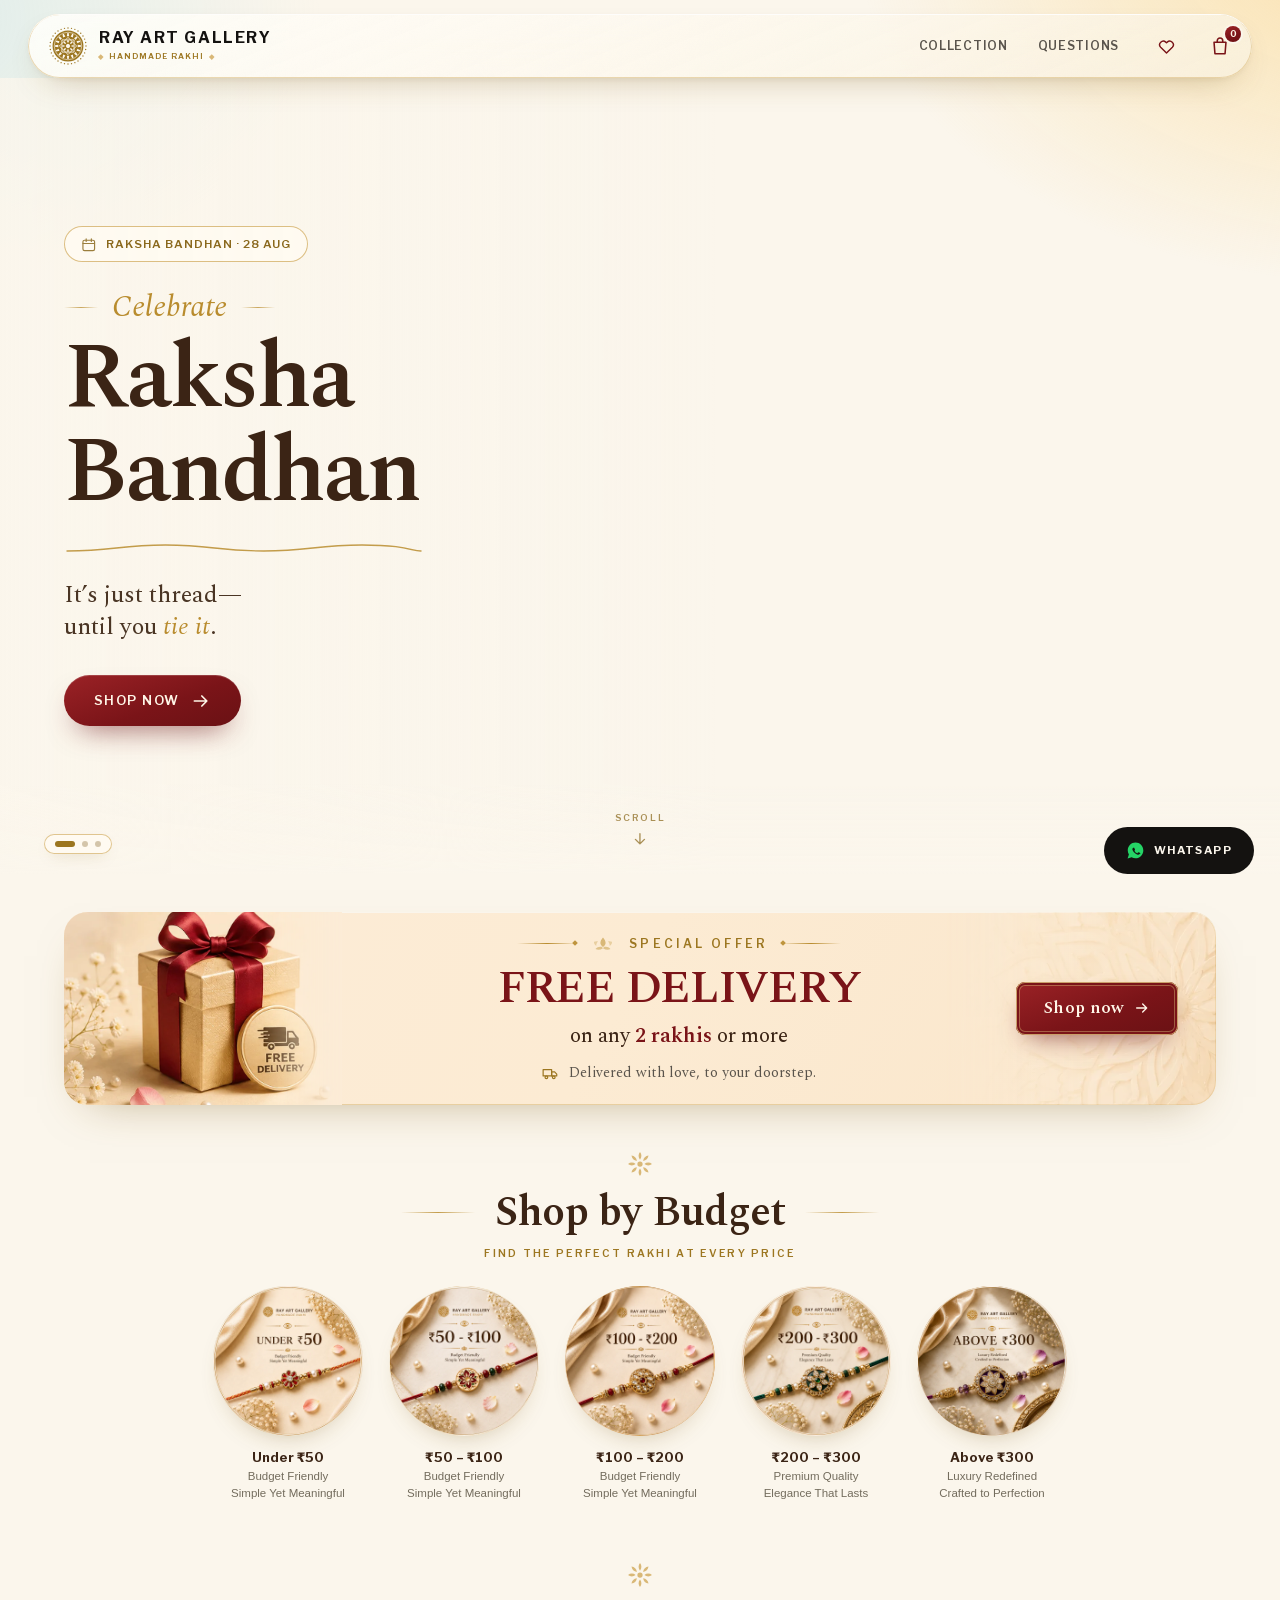
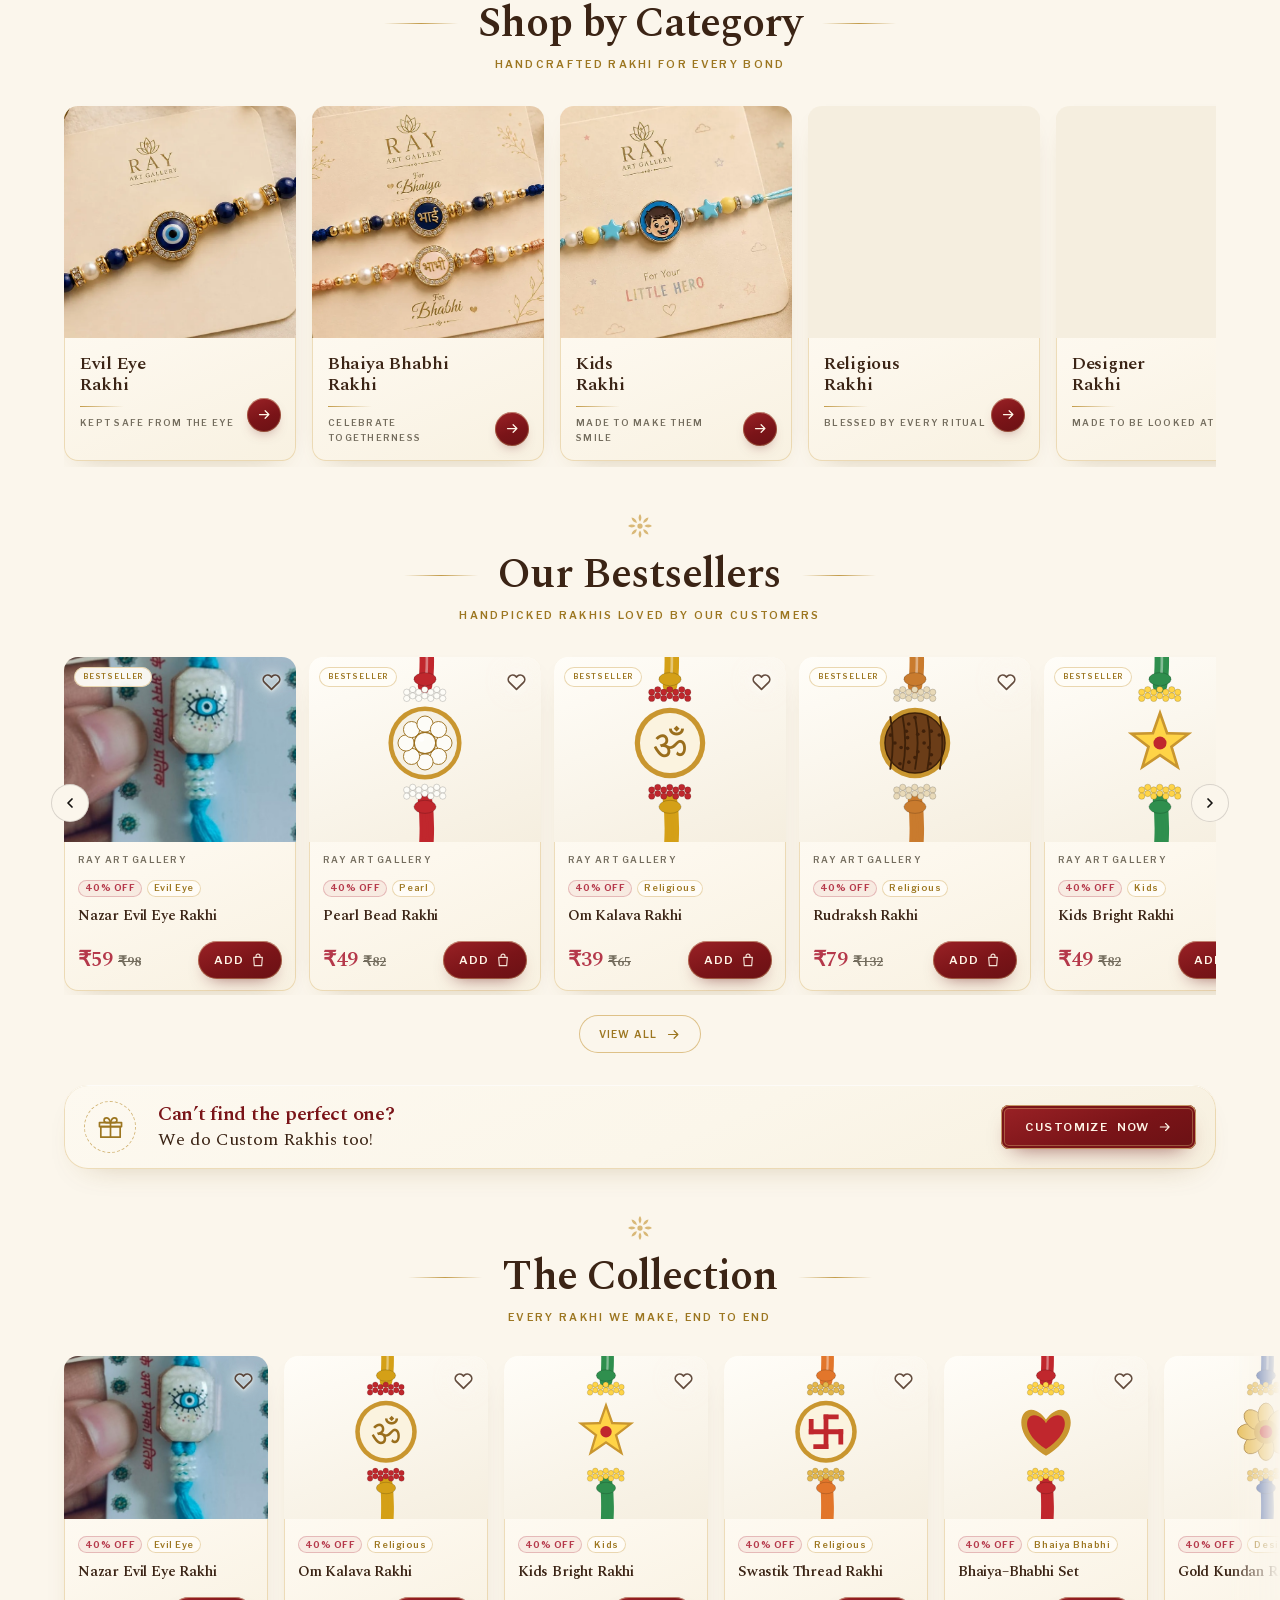
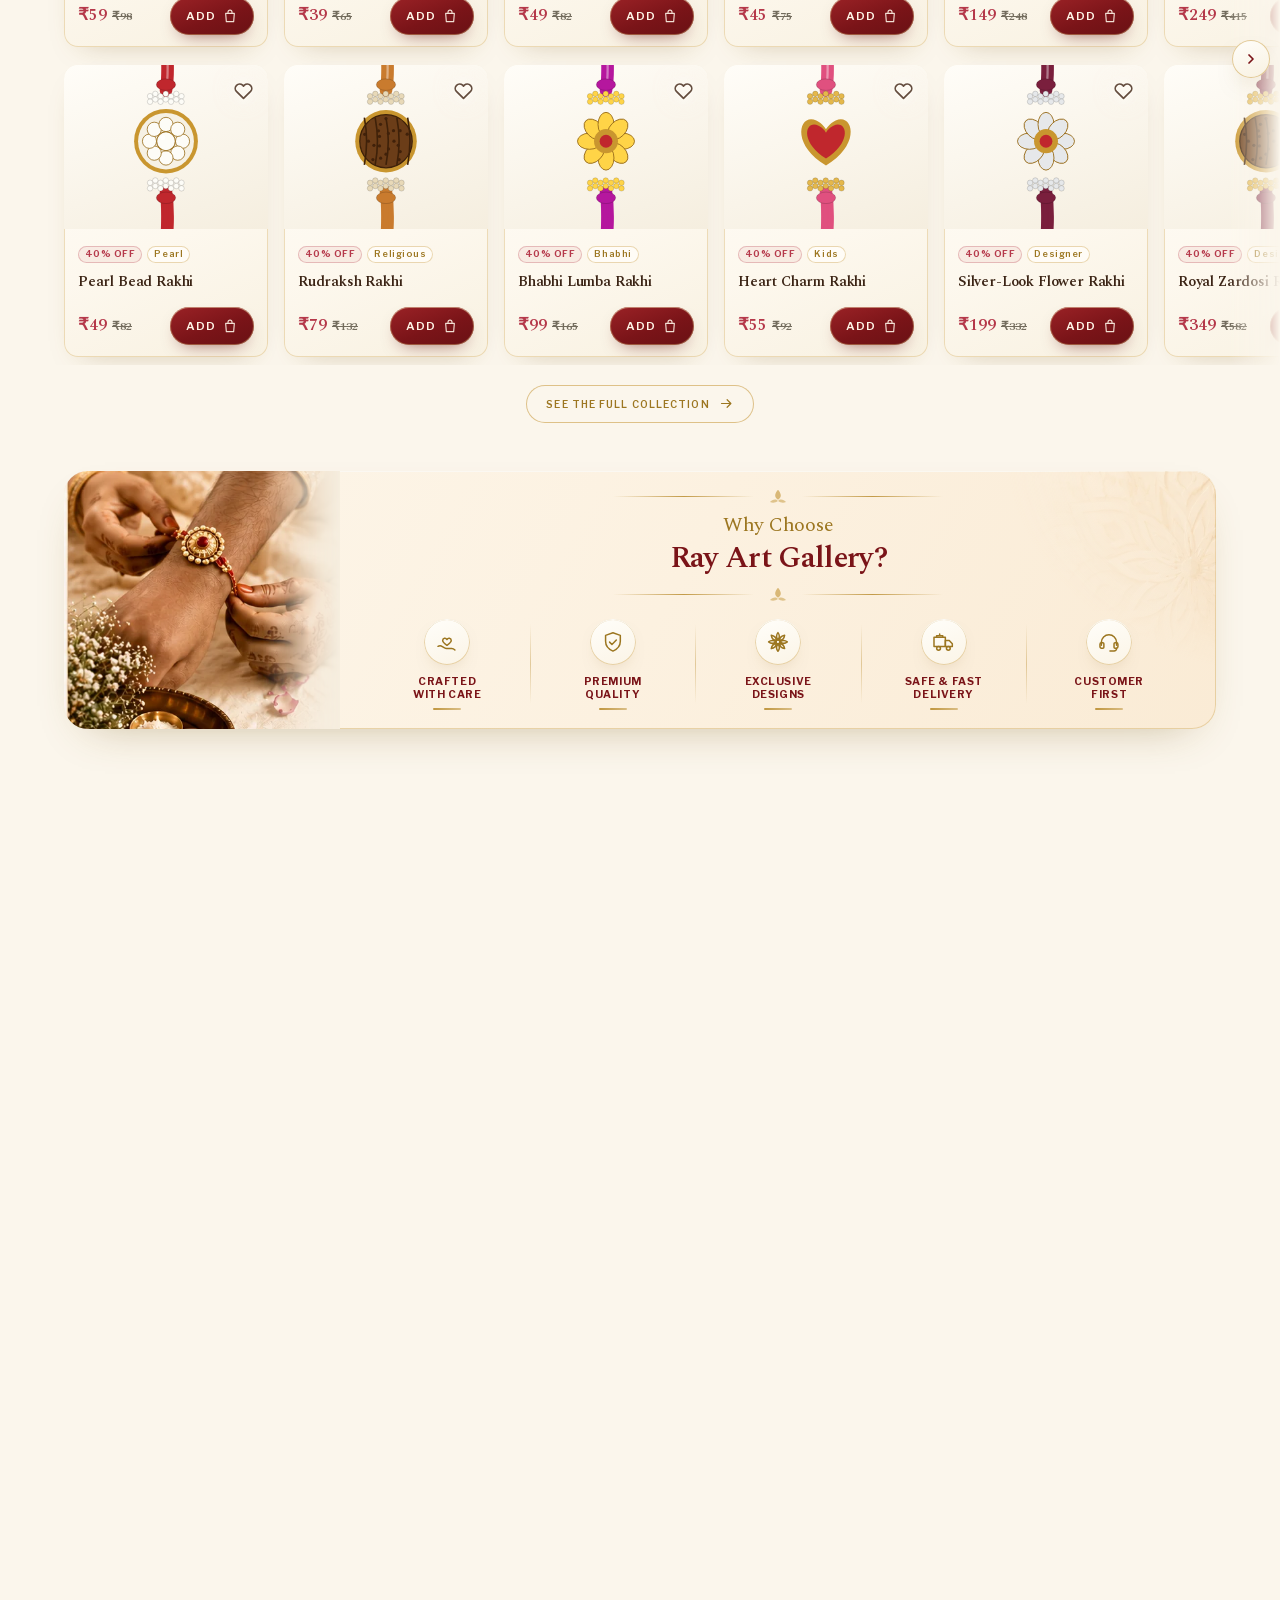
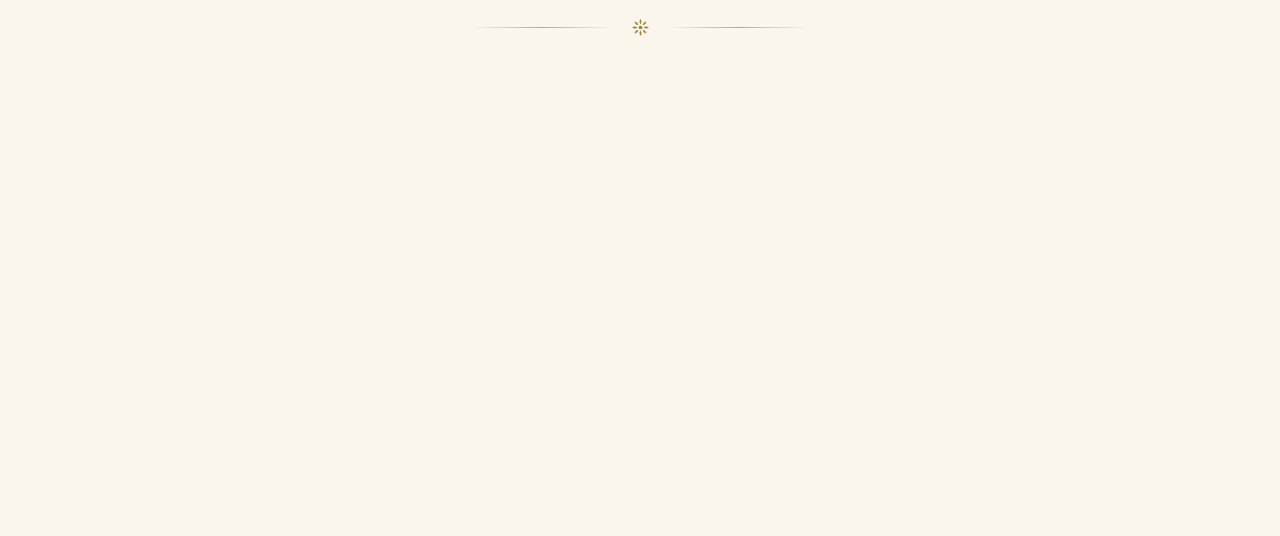
==== src/shop/index.html @ 168ef294 "Six inks, a page per price, and a picture on Bestsellers Every shelf has its own colour now rather t" ====
<!doctype html>
<html lang="en">
<head>
<meta charset="utf-8">
<meta name="viewport" content="width=device-width, initial-scale=1">
<title>Ray Art Gallery — Handmade Rakhi</title>
<meta name="description" content="Handmade rakhis by Ray Art Gallery. Hand-tied silk thread, glass beads and hand-painted charms. Add to cart, get a bill, order on WhatsApp. Custom designs made to order.">
<meta name="theme-color" content="#FBF6EC">

<!-- ══════════════════════════════════════════════════════════════
     LINK PREVIEW — the card WhatsApp shows when this page is shared.
     Without these, the link appears as bare blue text and gets far
     fewer taps. Scrapers read the HTML and never run JavaScript, so
     these have to be plain tags, and og:url / og:image MUST be full
     absolute addresses.

     The address comes from SITE_URL at build time — set it in Amplify to
     https://rayart.in. Left unset, these tags are dropped entirely rather
     than shipped pointing at example.com: a canonical naming a site you do
     not own tells Google the real page is somewhere else.
     ══════════════════════════════════════════════════════════════ -->
<meta property="og:type"        content="website">
<meta property="og:site_name"   content="Ray Art Gallery">
<meta property="og:title"       content="Ray Art Gallery — Handmade Rakhi">
<meta property="og:description" content="Hand-tied rakhis in real silk. Pick yours, and the page writes your bill to send on WhatsApp.">
<meta property="og:url"         content="https://example.com/">
<meta property="og:image"       content="https://example.com/assets/images/nazar-rakhi.jpg">
<meta property="og:image:alt"   content="Handmade evil eye rakhi on turquoise silk thread">
<meta property="og:locale"      content="en_IN">
<meta name="twitter:card"       content="summary_large_image">
<link rel="canonical" href="https://example.com/">

<!-- the brand mark as the tab icon, drawn inline so there is no extra file -->
<link rel="icon" href="data:image/svg+xml,%3Csvg%20xmlns%3D%22http%3A%2F%2Fwww.w3.org%2F2000%2Fsvg%22%20viewBox%3D%22-6%20-6%20112%20112%22%3E%3Crect%20x%3D%22-6%22%20y%3D%22-6%22%20width%3D%22112%22%20height%3D%22112%22%20rx%3D%2224%22%20fill%3D%22%23FBF6EC%22%2F%3E%3Cg%20fill%3D%22%239C7620%22%3E%3Ccircle%20cx%3D%2250.00%22%20cy%3D%225.00%22%20r%3D%221.7%22%2F%3E%3Ccircle%20cx%3D%2258.78%22%20cy%3D%225.86%22%20r%3D%221.7%22%2F%3E%3Ccircle%20cx%3D%2267.22%22%20cy%3D%228.43%22%20r%3D%221.7%22%2F%3E%3Ccircle%20cx%3D%2275.00%22%20cy%3D%2212.58%22%20r%3D%221.7%22%2F%3E%3Ccircle%20cx%3D%2281.82%22%20cy%3D%2218.18%22%20r%3D%221.7%22%2F%3E%3Ccircle%20cx%3D%2287.42%22%20cy%3D%2225.00%22%20r%3D%221.7%22%2F%3E%3Ccircle%20cx%3D%2291.57%22%20cy%3D%2232.78%22%20r%3D%221.7%22%2F%3E%3Ccircle%20cx%3D%2294.14%22%20cy%3D%2241.22%22%20r%3D%221.7%22%2F%3E%3Ccircle%20cx%3D%2295.00%22%20cy%3D%2250.00%22%20r%3D%221.7%22%2F%3E%3Ccircle%20cx%3D%2294.14%22%20cy%3D%2258.78%22%20r%3D%221.7%22%2F%3E%3Ccircle%20cx%3D%2291.57%22%20cy%3D%2267.22%22%20r%3D%221.7%22%2F%3E%3Ccircle%20cx%3D%2287.42%22%20cy%3D%2275.00%22%20r%3D%221.7%22%2F%3E%3Ccircle%20cx%3D%2281.82%22%20cy%3D%2281.82%22%20r%3D%221.7%22%2F%3E%3Ccircle%20cx%3D%2275.00%22%20cy%3D%2287.42%22%20r%3D%221.7%22%2F%3E%3Ccircle%20cx%3D%2267.22%22%20cy%3D%2291.57%22%20r%3D%221.7%22%2F%3E%3Ccircle%20cx%3D%2258.78%22%20cy%3D%2294.14%22%20r%3D%221.7%22%2F%3E%3Ccircle%20cx%3D%2250.00%22%20cy%3D%2295.00%22%20r%3D%221.7%22%2F%3E%3Ccircle%20cx%3D%2241.22%22%20cy%3D%2294.14%22%20r%3D%221.7%22%2F%3E%3Ccircle%20cx%3D%2232.78%22%20cy%3D%2291.57%22%20r%3D%221.7%22%2F%3E%3Ccircle%20cx%3D%2225.00%22%20cy%3D%2287.42%22%20r%3D%221.7%22%2F%3E%3Ccircle%20cx%3D%2218.18%22%20cy%3D%2281.82%22%20r%3D%221.7%22%2F%3E%3Ccircle%20cx%3D%2212.58%22%20cy%3D%2275.00%22%20r%3D%221.7%22%2F%3E%3Ccircle%20cx%3D%228.43%22%20cy%3D%2267.22%22%20r%3D%221.7%22%2F%3E%3Ccircle%20cx%3D%225.86%22%20cy%3D%2258.78%22%20r%3D%221.7%22%2F%3E%3Ccircle%20cx%3D%225.00%22%20cy%3D%2250.00%22%20r%3D%221.7%22%2F%3E%3Ccircle%20cx%3D%225.86%22%20cy%3D%2241.22%22%20r%3D%221.7%22%2F%3E%3Ccircle%20cx%3D%228.43%22%20cy%3D%2232.78%22%20r%3D%221.7%22%2F%3E%3Ccircle%20cx%3D%2212.58%22%20cy%3D%2225.00%22%20r%3D%221.7%22%2F%3E%3Ccircle%20cx%3D%2218.18%22%20cy%3D%2218.18%22%20r%3D%221.7%22%2F%3E%3Ccircle%20cx%3D%2225.00%22%20cy%3D%2212.58%22%20r%3D%221.7%22%2F%3E%3Ccircle%20cx%3D%2232.78%22%20cy%3D%228.43%22%20r%3D%221.7%22%2F%3E%3Ccircle%20cx%3D%2241.22%22%20cy%3D%225.86%22%20r%3D%221.7%22%2F%3E%3Ccircle%20cx%3D%2250%22%20cy%3D%2250%22%20r%3D%2238.6%22%2F%3E%3C%2Fg%3E%3Ccircle%20cx%3D%2250%22%20cy%3D%2250%22%20r%3D%2234.4%22%20fill%3D%22none%22%20stroke%3D%22%23FBF6EC%22%20stroke-width%3D%221.5%22%2F%3E%3Cpolygon%20points%3D%2248.32%2C17.64%2051.68%2C17.64%2052.91%2C25.77%2047.09%2C25.77%22%20fill%3D%22%23FBF6EC%22%2F%3E%3Cpolygon%20points%3D%2260.83%2C19.46%2063.94%2C20.75%2061.96%2C28.73%2056.58%2C26.50%22%20fill%3D%22%23FBF6EC%22%2F%3E%3Cpolygon%20points%3D%2271.69%2C25.93%2074.07%2C28.31%2069.19%2C34.93%2065.07%2C30.81%22%20fill%3D%22%23FBF6EC%22%2F%3E%3Cpolygon%20points%3D%2279.25%2C36.06%2080.54%2C39.17%2073.50%2C43.42%2071.27%2C38.04%22%20fill%3D%22%23FBF6EC%22%2F%3E%3Cpolygon%20points%3D%2282.36%2C48.32%2082.36%2C51.68%2074.23%2C52.91%2074.23%2C47.09%22%20fill%3D%22%23FBF6EC%22%2F%3E%3Cpolygon%20points%3D%2280.54%2C60.83%2079.25%2C63.94%2071.27%2C61.96%2073.50%2C56.58%22%20fill%3D%22%23FBF6EC%22%2F%3E%3Cpolygon%20points%3D%2274.07%2C71.69%2071.69%2C74.07%2065.07%2C69.19%2069.19%2C65.07%22%20fill%3D%22%23FBF6EC%22%2F%3E%3Cpolygon%20points%3D%2263.94%2C79.25%2060.83%2C80.54%2056.58%2C73.50%2061.96%2C71.27%22%20fill%3D%22%23FBF6EC%22%2F%3E%3Cpolygon%20points%3D%2251.68%2C82.36%2048.32%2C82.36%2047.09%2C74.23%2052.91%2C74.23%22%20fill%3D%22%23FBF6EC%22%2F%3E%3Cpolygon%20points%3D%2239.17%2C80.54%2036.06%2C79.25%2038.04%2C71.27%2043.42%2C73.50%22%20fill%3D%22%23FBF6EC%22%2F%3E%3Cpolygon%20points%3D%2228.31%2C74.07%2025.93%2C71.69%2030.81%2C65.07%2034.93%2C69.19%22%20fill%3D%22%23FBF6EC%22%2F%3E%3Cpolygon%20points%3D%2220.75%2C63.94%2019.46%2C60.83%2026.50%2C56.58%2028.73%2C61.96%22%20fill%3D%22%23FBF6EC%22%2F%3E%3Cpolygon%20points%3D%2217.64%2C51.68%2017.64%2C48.32%2025.77%2C47.09%2025.77%2C52.91%22%20fill%3D%22%23FBF6EC%22%2F%3E%3Cpolygon%20points%3D%2219.46%2C39.17%2020.75%2C36.06%2028.73%2C38.04%2026.50%2C43.42%22%20fill%3D%22%23FBF6EC%22%2F%3E%3Cpolygon%20points%3D%2225.93%2C28.31%2028.31%2C25.93%2034.93%2C30.81%2030.81%2C34.93%22%20fill%3D%22%23FBF6EC%22%2F%3E%3Cpolygon%20points%3D%2236.06%2C20.75%2039.17%2C19.46%2043.42%2C26.50%2038.04%2C28.73%22%20fill%3D%22%23FBF6EC%22%2F%3E%3Cpolygon%20points%3D%2265.20%2C65.20%2034.80%2C65.20%2034.80%2C34.80%2065.20%2C34.80%22%20fill%3D%22none%22%20stroke%3D%22%23FBF6EC%22%20stroke-width%3D%222.1%22%2F%3E%3Cpolygon%20points%3D%2250.00%2C71.50%2028.50%2C50.00%2050.00%2C28.50%2071.50%2C50.00%22%20fill%3D%22none%22%20stroke%3D%22%23FBF6EC%22%20stroke-width%3D%222.1%22%2F%3E%3Cellipse%20cx%3D%2250.00%22%20cy%3D%2238.40%22%20rx%3D%222.0%22%20ry%3D%223.6%22%20fill%3D%22%23FBF6EC%22%20transform%3D%22rotate%280.0%2050.00%2038.40%29%22%2F%3E%3Cellipse%20cx%3D%2258.20%22%20cy%3D%2241.80%22%20rx%3D%222.0%22%20ry%3D%223.6%22%20fill%3D%22%23FBF6EC%22%20transform%3D%22rotate%2845.0%2058.20%2041.80%29%22%2F%3E%3Cellipse%20cx%3D%2261.60%22%20cy%3D%2250.00%22%20rx%3D%222.0%22%20ry%3D%223.6%22%20fill%3D%22%23FBF6EC%22%20transform%3D%22rotate%2890.0%2061.60%2050.00%29%22%2F%3E%3Cellipse%20cx%3D%2258.20%22%20cy%3D%2258.20%22%20rx%3D%222.0%22%20ry%3D%223.6%22%20fill%3D%22%23FBF6EC%22%20transform%3D%22rotate%28135.0%2058.20%2058.20%29%22%2F%3E%3Cellipse%20cx%3D%2250.00%22%20cy%3D%2261.60%22%20rx%3D%222.0%22%20ry%3D%223.6%22%20fill%3D%22%23FBF6EC%22%20transform%3D%22rotate%28180.0%2050.00%2061.60%29%22%2F%3E%3Cellipse%20cx%3D%2241.80%22%20cy%3D%2258.20%22%20rx%3D%222.0%22%20ry%3D%223.6%22%20fill%3D%22%23FBF6EC%22%20transform%3D%22rotate%28225.0%2041.80%2058.20%29%22%2F%3E%3Cellipse%20cx%3D%2238.40%22%20cy%3D%2250.00%22%20rx%3D%222.0%22%20ry%3D%223.6%22%20fill%3D%22%23FBF6EC%22%20transform%3D%22rotate%28270.0%2038.40%2050.00%29%22%2F%3E%3Cellipse%20cx%3D%2241.80%22%20cy%3D%2241.80%22%20rx%3D%222.0%22%20ry%3D%223.6%22%20fill%3D%22%23FBF6EC%22%20transform%3D%22rotate%28315.0%2041.80%2041.80%29%22%2F%3E%3Cpolygon%20points%3D%2255.40%2C50.00%2053.82%2C53.82%2050.00%2C55.40%2046.18%2C53.82%2044.60%2C50.00%2046.18%2C46.18%2050.00%2C44.60%2053.82%2C46.18%22%20fill%3D%22%23FBF6EC%22%2F%3E%3C%2Fsvg%3E">

<!-- tells Google this is a local shop, so it can show your name and hours -->
<script type="application/ld+json">
{"@context":"https://schema.org","@type":"Store","name":"Ray Art Gallery",
 "description":"Handmade rakhis — hand-tied silk thread, glass beads and hand-painted charms.",
 "image":"https://example.com/images/nazar-rakhi.jpg",
 "url":"https://example.com/","priceRange":"₹39–₹299","currenciesAccepted":"INR",
 "paymentAccepted":"UPI, Cash on Delivery","areaServed":"IN"}
</script>

<!-- The stylesheet is split by what it dresses; build.py inlines the lot into
     dist/index.html so the published page still makes no extra request. -->
<link rel="stylesheet" href="../shared/styles/00-tokens.css">
<link rel="stylesheet" href="styles/02-backdrop.css">
<link rel="stylesheet" href="styles/03-base.css">
<link rel="stylesheet" href="styles/04-nav.css">
<link rel="stylesheet" href="styles/05-hero.css">
<link rel="stylesheet" href="styles/06-rail.css">
<link rel="stylesheet" href="styles/07-filters.css">
<link rel="stylesheet" href="styles/08-cards.css">
<link rel="stylesheet" href="styles/09-sections.css">
<link rel="stylesheet" href="styles/10-footer.css">
<link rel="stylesheet" href="styles/11-cartbar.css">
<link rel="stylesheet" href="styles/12-drawer.css">
<link rel="stylesheet" href="styles/13-bill.css">
<link rel="stylesheet" href="styles/14-account.css">
<link rel="stylesheet" href="styles/15-product.css">
<link rel="stylesheet" href="styles/16-lightbox.css">
<link rel="stylesheet" href="styles/17-print.css">
<link rel="stylesheet" href="styles/18-order.css">
<link rel="stylesheet" href="styles/19-categories.css">
<link rel="stylesheet" href="styles/20-budget.css">
<link rel="stylesheet" href="styles/21-promo.css">
<link rel="stylesheet" href="styles/22-custom-cta.css">
<link rel="stylesheet" href="styles/23-drift.css">
<link rel="stylesheet" href="styles/24-qty.css">
<link rel="stylesheet" href="styles/25-allpage.css">
<link rel="stylesheet" href="styles/26-why.css">
<link rel="stylesheet" href="styles/27-faq.css">
</head>
<body>
<body>
<div class="bg" aria-hidden="true">
</div>
<canvas class="petals" id="petals" aria-hidden="true"></canvas>

<!-- ═══════════ nav ═══════════ -->
<header class="nav">
  <div class="nav-in glass">
    <a class="brand" href="#top">
      <svg class="brand-mk" viewBox="0 0 100 100" aria-hidden="true"><g id="brandMarkG"><g fill="#9C7620"><circle cx="50.00" cy="5.00" r="1.7"/><circle cx="58.78" cy="5.86" r="1.7"/><circle cx="67.22" cy="8.43" r="1.7"/><circle cx="75.00" cy="12.58" r="1.7"/><circle cx="81.82" cy="18.18" r="1.7"/><circle cx="87.42" cy="25.00" r="1.7"/><circle cx="91.57" cy="32.78" r="1.7"/><circle cx="94.14" cy="41.22" r="1.7"/><circle cx="95.00" cy="50.00" r="1.7"/><circle cx="94.14" cy="58.78" r="1.7"/><circle cx="91.57" cy="67.22" r="1.7"/><circle cx="87.42" cy="75.00" r="1.7"/><circle cx="81.82" cy="81.82" r="1.7"/><circle cx="75.00" cy="87.42" r="1.7"/><circle cx="67.22" cy="91.57" r="1.7"/><circle cx="58.78" cy="94.14" r="1.7"/><circle cx="50.00" cy="95.00" r="1.7"/><circle cx="41.22" cy="94.14" r="1.7"/><circle cx="32.78" cy="91.57" r="1.7"/><circle cx="25.00" cy="87.42" r="1.7"/><circle cx="18.18" cy="81.82" r="1.7"/><circle cx="12.58" cy="75.00" r="1.7"/><circle cx="8.43" cy="67.22" r="1.7"/><circle cx="5.86" cy="58.78" r="1.7"/><circle cx="5.00" cy="50.00" r="1.7"/><circle cx="5.86" cy="41.22" r="1.7"/><circle cx="8.43" cy="32.78" r="1.7"/><circle cx="12.58" cy="25.00" r="1.7"/><circle cx="18.18" cy="18.18" r="1.7"/><circle cx="25.00" cy="12.58" r="1.7"/><circle cx="32.78" cy="8.43" r="1.7"/><circle cx="41.22" cy="5.86" r="1.7"/><circle cx="50" cy="50" r="38.6"/></g><circle cx="50" cy="50" r="34.4" fill="none" stroke="#FBF6EC" stroke-width="1.5"/><polygon points="48.32,17.64 51.68,17.64 52.91,25.77 47.09,25.77" fill="#FBF6EC"/><polygon points="60.83,19.46 63.94,20.75 61.96,28.73 56.58,26.50" fill="#FBF6EC"/><polygon points="71.69,25.93 74.07,28.31 69.19,34.93 65.07,30.81" fill="#FBF6EC"/><polygon points="79.25,36.06 80.54,39.17 73.50,43.42 71.27,38.04" fill="#FBF6EC"/><polygon points="82.36,48.32 82.36,51.68 74.23,52.91 74.23,47.09" fill="#FBF6EC"/><polygon points="80.54,60.83 79.25,63.94 71.27,61.96 73.50,56.58" fill="#FBF6EC"/><polygon points="74.07,71.69 71.69,74.07 65.07,69.19 69.19,65.07" fill="#FBF6EC"/><polygon points="63.94,79.25 60.83,80.54 56.58,73.50 61.96,71.27" fill="#FBF6EC"/><polygon points="51.68,82.36 48.32,82.36 47.09,74.23 52.91,74.23" fill="#FBF6EC"/><polygon points="39.17,80.54 36.06,79.25 38.04,71.27 43.42,73.50" fill="#FBF6EC"/><polygon points="28.31,74.07 25.93,71.69 30.81,65.07 34.93,69.19" fill="#FBF6EC"/><polygon points="20.75,63.94 19.46,60.83 26.50,56.58 28.73,61.96" fill="#FBF6EC"/><polygon points="17.64,51.68 17.64,48.32 25.77,47.09 25.77,52.91" fill="#FBF6EC"/><polygon points="19.46,39.17 20.75,36.06 28.73,38.04 26.50,43.42" fill="#FBF6EC"/><polygon points="25.93,28.31 28.31,25.93 34.93,30.81 30.81,34.93" fill="#FBF6EC"/><polygon points="36.06,20.75 39.17,19.46 43.42,26.50 38.04,28.73" fill="#FBF6EC"/><polygon points="65.20,65.20 34.80,65.20 34.80,34.80 65.20,34.80" fill="none" stroke="#FBF6EC" stroke-width="2.1"/><polygon points="50.00,71.50 28.50,50.00 50.00,28.50 71.50,50.00" fill="none" stroke="#FBF6EC" stroke-width="2.1"/><ellipse cx="50.00" cy="38.40" rx="2.0" ry="3.6" fill="#FBF6EC" transform="rotate(0.0 50.00 38.40)"/><ellipse cx="58.20" cy="41.80" rx="2.0" ry="3.6" fill="#FBF6EC" transform="rotate(45.0 58.20 41.80)"/><ellipse cx="61.60" cy="50.00" rx="2.0" ry="3.6" fill="#FBF6EC" transform="rotate(90.0 61.60 50.00)"/><ellipse cx="58.20" cy="58.20" rx="2.0" ry="3.6" fill="#FBF6EC" transform="rotate(135.0 58.20 58.20)"/><ellipse cx="50.00" cy="61.60" rx="2.0" ry="3.6" fill="#FBF6EC" transform="rotate(180.0 50.00 61.60)"/><ellipse cx="41.80" cy="58.20" rx="2.0" ry="3.6" fill="#FBF6EC" transform="rotate(225.0 41.80 58.20)"/><ellipse cx="38.40" cy="50.00" rx="2.0" ry="3.6" fill="#FBF6EC" transform="rotate(270.0 38.40 50.00)"/><ellipse cx="41.80" cy="41.80" rx="2.0" ry="3.6" fill="#FBF6EC" transform="rotate(315.0 41.80 41.80)"/><polygon points="55.40,50.00 53.82,53.82 50.00,55.40 46.18,53.82 44.60,50.00 46.18,46.18 50.00,44.60 53.82,46.18" fill="#FBF6EC"/></g></svg>
      <span>
        <span class="brand-n">Ray Art Gallery</span>
        <span class="brand-s">Handmade Rakhi</span>
      </span>
    </a>
    <nav class="nav-l">
      <a href="#collection">Collection</a>
      <a href="#faq">Questions</a>
    </nav>
    <!-- Saved rakhis. It sits where the account button used to, and it is
         the same circle — the count is the only thing that tells them
         apart, and it only appears when there is something in it. -->
    <button class="nav-me nav-like" id="wishOpen" aria-label="Saved rakhis">
      <svg width="19" height="19" viewBox="0 0 24 24" fill="none" stroke="currentColor"
           stroke-width="1.8" stroke-linecap="round" stroke-linejoin="round" aria-hidden="true">
        <path d="M12 20.3 4.6 13a4.6 4.6 0 0 1 6.5-6.5l.9.9.9-.9A4.6 4.6 0 0 1 19.4 13Z"/>
      </svg>
      <i id="wishN" hidden>0</i>
    </button>
    <!-- The bag, next to the heart: the two things somebody collects as they
         go round the shop stand together, and the account — which is about
         them rather than about the rakhis — closes the row. On a phone it is
         drawn too: the bar along the bottom only rises once something is in
         the basket, and until then that corner was the one place with no way
         into it. -->
    <button class="cart-btn" id="cartOpen" aria-label="Your cart">
      <svg width="22" height="22" viewBox="0 0 24 24" fill="none" stroke="currentColor"
           stroke-width="1.7" stroke-linecap="round" stroke-linejoin="round" aria-hidden="true">
        <path d="M5.5 8h13l-1 12.5h-11Z"/><path d="M9 8V6.2a3 3 0 0 1 6 0V8"/></svg>
      <span class="cart-n" id="cartN" aria-live="polite">0</span>
    </button>
    <!-- The account, at the end of the row. WhatsApp is the floating button
         at the bottom right of every screen, so the header keeps this, the
         heart and the bag. -->
    <button class="nav-me" id="acctOpen" aria-label="Your account" hidden>
      <svg width="20" height="20" viewBox="0 0 24 24" fill="none" stroke="currentColor"
           stroke-width="1.9" stroke-linecap="round" stroke-linejoin="round" aria-hidden="true">
        <circle cx="12" cy="8.2" r="3.6"/>
        <path d="M4.8 20c.7-3.7 3.7-5.6 7.2-5.6s6.5 1.9 7.2 5.6"/>
      </svg>
      <b id="acctInitial" hidden></b>
    </button>
  </div>
</header>

<main id="top">

<!-- ═══════════ hero ═══════════ -->
<section class="hero">
  <!-- The photographs, one behind the other, cross-fading. Purely decorative:
       everything they say is said again in the words in front of them, so a
       screen reader is told nothing here and a slide change announces
       nothing. The addresses live in the stylesheet, which is what lets a
       phone fetch the 24 KB copy and a desktop the 68 KB one without the
       markup having to know which. -->
  <div class="hero-stage" aria-hidden="true">
    <!-- One row of pictures that slides, rather than three stacked ones that
         fade. The fourth is the first again: the row can then keep moving
         the same way forever and be put back to the start on the frame it
         arrives, with nothing on screen to say it moved. -->
    <div class="hero-track" id="heroTrack">
      <div class="hero-slide s1"></div>
      <div class="hero-slide s2 is-late"></div>
      <div class="hero-slide s3 is-late"></div>
      <div class="hero-slide s1"></div>
    </div>
    <div class="hero-veil"></div>
  </div>

  <!-- How many pictures there are, and which one this is. Nothing to press:
       the row is dragged, on a phone with a thumb and on a full screen with
       the mouse, and an arrow sitting on the artwork was one more thing in
       front of the rakhis. -->
  <div class="hero-dots" id="heroDots" aria-hidden="true"><i></i><i></i><i></i></div>


  <div class="wrap hero-inner">
    <div class="hero-copy">
      <!-- the one thing on this page that actually expires -->
      <span class="hero-when">
        <svg width="15" height="15" viewBox="0 0 24 24" fill="none" stroke="currentColor"
             stroke-width="1.8" stroke-linecap="round" stroke-linejoin="round" aria-hidden="true">
          <rect x="3" y="5" width="18" height="16" rx="2.5"/><path d="M3 10h18M8 3v4M16 3v4"/></svg>
        <span id="mFest">Raksha Bandhan</span>
      </span>

      <span class="hero-eyebrow">Celebrate</span>
      <h1 class="hero-h1">Raksha<br>Bandhan</h1>

      <span class="hero-flourish" aria-hidden="true">
        <svg viewBox="0 0 220 16" fill="none" stroke="currentColor" stroke-width="1.3"
             stroke-linecap="round" preserveAspectRatio="none">
          <path d="M2 9C30 9 34 3 62 3s32 6 60 6 32-6 60-6 30 6 36 6"/>
        </svg>
      </span>

      <p class="hero-p">It&rsquo;s just thread&mdash;<br>until you <em>tie it</em>.</p>

      <a class="hero-btn" href="#collection">
        Shop now
        <svg width="20" height="20" viewBox="0 0 24 24" fill="none" stroke="currentColor"
             stroke-width="2" stroke-linecap="round" stroke-linejoin="round" aria-hidden="true">
          <path d="M4 12h15M13 6l6 6-6 6"/></svg>
      </a>
    </div>
  </div>

  <!-- A full-height hero on a wide screen ends exactly at the fold, and a
       screen that ends cleanly reads as a page that ends. This says it does
       not — and it is a link, not a decoration, so pressing it does the
       thing it is hinting at. Phones are left out: nobody needs telling
       that a phone scrolls. -->
  <a class="hero-scroll" href="#collection" aria-label="See the rakhis">
    <span>Scroll</span>
    <svg width="18" height="18" viewBox="0 0 24 24" fill="none" stroke="currentColor"
         stroke-width="1.8" stroke-linecap="round" stroke-linejoin="round" aria-hidden="true">
      <path d="M12 5v13M6 12.5l6 6 6-6"/></svg>
  </a>
</section>

<!-- ═══════════ what the hero used to carry ═══════════
     The rakhis, the two promises and the trust chips were inside the hero
     while it was a column of text. The photographs have that half now, so
     they move directly beneath it rather than being dropped: the featured
     rakhis are still the first products anybody sees, and the promises
     still arrive before the price does. -->


<!-- ═══════════ the offer ═══════════
     One banner, high enough to be seen and out of the way of the shop.

     The line under it is not written here — paintPromo() fills it from the
     shop's own free-delivery threshold, the same number the cart charges
     from and place_order() checks again on the way in. A banner and a bill
     that disagree is the one kind of copy that costs money to be wrong.

     The gift box and the mandala are decoration and nothing else: every
     word is set in text over them, so the offer is readable at 320px, can
     be selected, and is still there for a screen reader. -->
<section class="promo" id="promo">
  <div class="wrap">
    <a class="promo-in" href="#collection">
      <span class="promo-art">
        <img src="../../assets/images/promo-gift.webp"
             alt="" width="724" height="646" loading="lazy" decoding="async">
      </span>

      <span class="promo-mid">
        <span class="promo-kick">
          <i aria-hidden="true"></i>
          <svg viewBox="0 0 24 14" fill="currentColor" aria-hidden="true">
            <path d="M12 1.4c1.6 1.7 2.4 3.4 2.4 5.1 0 1.4-.8 2.6-2.4 3.6-1.6-1-2.4-2.2-2.4-3.6 0-1.7.8-3.4 2.4-5.1Z"/>
            <path d="M12 11.2c-2.3 1.6-4.6 1.9-6.9.9 1.5-1.9 3.4-2.6 5.7-2.1Z" opacity=".8"/>
            <path d="M12 11.2c2.3 1.6 4.6 1.9 6.9.9-1.5-1.9-3.4-2.6-5.7-2.1Z" opacity=".8"/>
            <path d="M7.4 5.1c-1.2 1.3-1.7 2.7-1.6 4.2-1.6-1-2.3-2.3-2.1-3.9 1.3-.6 2.5-.7 3.7-.3Z" opacity=".55"/>
            <path d="M16.6 5.1c1.2 1.3 1.7 2.7 1.6 4.2 1.6-1 2.3-2.3 2.1-3.9-1.3-.6-2.5-.7-3.7-.3Z" opacity=".55"/>
          </svg>
          <b>Special offer</b>
          <i aria-hidden="true"></i>
        </span>

        <span class="promo-h">Free Delivery</span>
        <!-- filled by paintPromo(), from the shop's own threshold -->
        <span class="promo-line" id="promoLine">on any <b>2 rakhis</b> or more</span>

        <span class="promo-note">
          <svg width="17" height="13" viewBox="0 0 24 18" fill="none" stroke="currentColor"
               stroke-width="1.7" stroke-linecap="round" stroke-linejoin="round" aria-hidden="true">
            <path d="M1.6 3.4h12v9h-12z"/><path d="M13.6 6.6h4.2l3 3.2v2.6h-7.2z"/>
            <circle cx="6.2" cy="14.4" r="1.9"/><circle cx="16.6" cy="14.4" r="1.9"/>
          </svg>
          Delivered with love, to your doorstep.
        </span>
      </span>

      <span class="promo-cta">
        Shop now
        <svg width="16" height="16" viewBox="0 0 24 24" fill="none" stroke="currentColor"
             stroke-width="2" stroke-linecap="round" stroke-linejoin="round" aria-hidden="true">
          <path d="M4 12h15M13 6l6 6-6 6"/></svg>
      </span>
    </a>
  </div>
</section>


<!-- ═══════════ shop by budget ═══════════
     People arrive with a number in their head far more often than a
     category — a hundred rupees for a cousin, three for a brother. The
     bands are fixed; the row is not. A band with nothing in it is never
     drawn, so this grows on its own the day something dearer is added. -->
<section class="budget" id="budget">
  <div class="wrap">
    <div class="bud-h">
      <span class="bud-orn" aria-hidden="true">
        <svg viewBox="0 0 24 24" fill="currentColor">
          <path d="M12 2.4c1.5 1.9 1.5 4.2 0 6.1-1.5-1.9-1.5-4.2 0-6.1Zm0 19.2c-1.5-1.9-1.5-4.2 0-6.1 1.5 1.9 1.5 4.2 0 6.1ZM2.4 12c1.9-1.5 4.2-1.5 6.1 0-1.9 1.5-4.2 1.5-6.1 0Zm19.2 0c-1.9 1.5-4.2 1.5-6.1 0 1.9-1.5 4.2-1.5 6.1 0ZM5.2 5.2c2.4.3 4 1.9 4.3 4.3-2.4-.3-4-1.9-4.3-4.3Zm13.6 13.6c-2.4-.3-4-1.9-4.3-4.3 2.4.3 4 1.9 4.3 4.3Zm0-13.6c-.3 2.4-1.9 4-4.3 4.3.3-2.4 1.9-4 4.3-4.3ZM5.2 18.8c.3-2.4 1.9-4 4.3-4.3-.3 2.4-1.9 4-4.3 4.3Z"/>
          <circle cx="12" cy="12" r="2.1"/>
        </svg>
      </span>
      <h2>Shop by Budget</h2>
      <p class="bud-sub">Find the perfect rakhi at every price</p>
    </div>
    <div class="bud-rail" id="budRail"></div>
  </div>
</section>

<!-- ═══════════ shop by category ═══════════
     Five ways in, for the five ways people arrive: buying for a small boy,
     for a brother and his wife, wanting the nazar off a child, wanting an Om
     or a Ganesh, or simply wanting the prettiest thing on the page.

     Each one is a real filter on the collection below, so pressing it takes
     you there with the chips already set — not to a page that has to be
     narrowed down again by hand. -->
<section class="cats" id="categories">
  <div class="wrap">
    <div class="cats-h">
      <span class="cats-orn" aria-hidden="true">
        <svg viewBox="0 0 24 24" fill="currentColor">
          <path d="M12 2.4c1.5 1.9 1.5 4.2 0 6.1-1.5-1.9-1.5-4.2 0-6.1Zm0 19.2c-1.5-1.9-1.5-4.2 0-6.1 1.5 1.9 1.5 4.2 0 6.1ZM2.4 12c1.9-1.5 4.2-1.5 6.1 0-1.9 1.5-4.2 1.5-6.1 0Zm19.2 0c-1.9 1.5-4.2 1.5-6.1 0 1.9-1.5 4.2-1.5 6.1 0ZM5.2 5.2c2.4.3 4 1.9 4.3 4.3-2.4-.3-4-1.9-4.3-4.3Zm13.6 13.6c-2.4-.3-4-1.9-4.3-4.3 2.4.3 4 1.9 4.3 4.3Zm0-13.6c-.3 2.4-1.9 4-4.3 4.3.3-2.4 1.9-4 4.3-4.3ZM5.2 18.8c.3-2.4 1.9-4 4.3-4.3-.3 2.4-1.9 4-4.3 4.3Z"/>
          <circle cx="12" cy="12" r="2.1"/>
        </svg>
      </span>
      <h2>Shop by Category</h2>
      <p class="cats-sub">Handcrafted rakhi for every bond</p>
    </div>

    <!-- Filled by paintCats() from shared/js/05-cats.js — the same list the
         chips, the shelf pages and the dashboard's own menu are built from.
         Written out by hand here, the row said Designer over a card that
         opened Premium, and the shelf that had no card had no way in at
         all. -->
    <div class="cat-rail" id="catRail"></div>
  </div>
</section>

<!-- ═══════════ the ones that sell ═══════════
     The shop's own featured order, which is the seller's answer to "what
     should I show first". It sits under Budget and Category on purpose:
     those two are ways of narrowing the shop down, and this is the shop
     answering for itself if you would rather not narrow anything.

     Same heading as the two above it, same card as the two above it. -->
<section class="best" id="best">
  <div class="wrap">
    <div class="best-h">
      <span class="best-orn" aria-hidden="true">
        <svg viewBox="0 0 24 24" fill="currentColor">
          <path d="M12 2.4c1.5 1.9 1.5 4.2 0 6.1-1.5-1.9-1.5-4.2 0-6.1Zm0 19.2c-1.5-1.9-1.5-4.2 0-6.1 1.5 1.9 1.5 4.2 0 6.1ZM2.4 12c1.9-1.5 4.2-1.5 6.1 0-1.9 1.5-4.2 1.5-6.1 0Zm19.2 0c-1.9 1.5-4.2 1.5-6.1 0 1.9-1.5 4.2-1.5 6.1 0ZM5.2 5.2c2.4.3 4 1.9 4.3 4.3-2.4-.3-4-1.9-4.3-4.3Zm13.6 13.6c-2.4-.3-4-1.9-4.3-4.3 2.4.3 4 1.9 4.3 4.3Zm0-13.6c-.3 2.4-1.9 4-4.3 4.3.3-2.4 1.9-4 4.3-4.3ZM5.2 18.8c.3-2.4 1.9-4 4.3-4.3-.3 2.4-1.9 4-4.3 4.3Z"/>
          <circle cx="12" cy="12" r="2.1"/>
        </svg>
      </span>
      <h2>Our Bestsellers</h2>
      <p class="best-sub">Handpicked rakhis loved by our customers</p>
    </div>

    <div class="rail-wrap">
      <div class="rail" id="rail" role="group" aria-label="Featured rakhis"></div>
      <button class="rail-nav prev" id="railPrev" aria-label="Previous rakhi">
        <svg width="16" height="16" viewBox="0 0 24 24" fill="none" stroke="currentColor"
             stroke-width="2.6" stroke-linecap="round" stroke-linejoin="round" aria-hidden="true"><path d="M15 6l-6 6 6 6"/></svg>
      </button>
      <button class="rail-nav next" id="railNext" aria-label="Next rakhi">
        <svg width="16" height="16" viewBox="0 0 24 24" fill="none" stroke="currentColor"
             stroke-width="2.6" stroke-linecap="round" stroke-linejoin="round" aria-hidden="true"><path d="M9 6l6 6-6 6"/></svg>
      </button>
      <div class="dots" id="railDots" role="tablist" aria-label="Featured rakhis"></div>
    </div>

    <!-- to the Bestsellers page, not to the whole collection: the row above
         it is six of them and this is the rest, which is what View all is
         being read as. -->
    <a class="best-all" href="#best">
      View all
      <svg width="15" height="15" viewBox="0 0 24 24" fill="none" stroke="currentColor"
           stroke-width="1.9" stroke-linecap="round" stroke-linejoin="round" aria-hidden="true">
        <path d="M4 12h15M13 6l6 6-6 6"/></svg>
    </a>
  </div>
</section>

<!-- ═══════════ the ones we have not made yet ═══════════
     Straight after the bestsellers, and that is the whole argument for it:
     somebody who has just been through the twelve best things in the shop
     and is still scrolling is somebody who did not find what they came for.
     This is the one place on the page where that is a safe assumption. -->
<section class="custom-cta">
  <div class="wrap">
    <a class="ccta" id="madeWa" href="#" target="_blank" rel="noopener">
      <span class="ccta-i" aria-hidden="true">
        <svg viewBox="0 0 24 24" fill="none" stroke="currentColor" stroke-width="1.5"
             stroke-linecap="round" stroke-linejoin="round">
          <path d="M3.4 11.2h17.2v9.4H3.4z"/>
          <path d="M2.2 7.6h19.6v3.6H2.2z"/>
          <path d="M12 7.6v13"/>
          <path d="M12 7.6S10.9 3.4 8.4 3.4a2.1 2.1 0 0 0 0 4.2Z"/>
          <path d="M12 7.6s1.1-4.2 3.6-4.2a2.1 2.1 0 0 1 0 4.2Z"/>
        </svg>
      </span>
      <span class="ccta-t">
        <b>Can&rsquo;t find the perfect one?</b>
        <span>We do Custom Rakhis too!</span>
      </span>
      <span class="ccta-b">
        Customize<i> now</i>
        <svg width="16" height="16" viewBox="0 0 24 24" fill="none" stroke="currentColor"
             stroke-width="2" stroke-linecap="round" stroke-linejoin="round" aria-hidden="true">
          <path d="M4 12h15M13 6l6 6-6 6"/></svg>
      </span>
    </a>
  </div>
</section>

<!-- ═══════════ the collection ═══════════
     The whole shop, on one shelf two cards deep, pushed by hand.

     Two deep rather than one because one row of everything is a very long
     row; one shelf rather than two rows because two that scrolled
     separately meant swiping twice through the same catalogue, and which
     rakhi sat above which was decided by nothing.

     It was a grid until now, and the grid has gone: two collections on one
     page, two hundred pixels apart, in two different cards, was one too
     many. This one keeps everything that made the grid worth having — the
     chips, the count, the sort, and the id every category card and budget
     band scrolls to. Filled by paintGrid(). -->
<section class="drift" id="collection">
  <div class="wrap">
    <div class="drift-h">
      <span class="drift-orn" aria-hidden="true">
        <svg viewBox="0 0 24 24" fill="currentColor">
          <path d="M12 2.4c1.5 1.9 1.5 4.2 0 6.1-1.5-1.9-1.5-4.2 0-6.1Zm0 19.2c-1.5-1.9-1.5-4.2 0-6.1 1.5 1.9 1.5 4.2 0 6.1ZM2.4 12c1.9-1.5 4.2-1.5 6.1 0-1.9 1.5-4.2 1.5-6.1 0Zm19.2 0c-1.9 1.5-4.2 1.5-6.1 0 1.9-1.5 4.2-1.5 6.1 0ZM5.2 5.2c2.4.3 4 1.9 4.3 4.3-2.4-.3-4-1.9-4.3-4.3Zm13.6 13.6c-2.4-.3-4-1.9-4.3-4.3 2.4.3 4 1.9 4.3 4.3Zm0-13.6c-.3 2.4-1.9 4-4.3 4.3.3-2.4 1.9-4 4.3-4.3ZM5.2 18.8c.3-2.4 1.9-4 4.3-4.3-.3 2.4-1.9 4-4.3 4.3Z"/>
          <circle cx="12" cy="12" r="2.1"/>
        </svg>
      </span>
      <h2>The Collection</h2>
      <p class="drift-sub">Every rakhi we make, end to end</p>
    </div>

  </div>

  <!-- outside .wrap on purpose: these run off both edges of the screen,
       which is what says there is more of it than fits -->
  <div class="drift-rows" id="driftRows">
    <div class="drift-track" id="grid"></div>
    <button class="drift-nav prev" type="button" data-drift="prev" aria-label="Back" hidden>
      <svg width="16" height="16" viewBox="0 0 24 24" fill="none" stroke="currentColor"
           stroke-width="2.6" stroke-linecap="round" stroke-linejoin="round" aria-hidden="true"><path d="M15 6l-6 6 6 6"/></svg>
    </button>
    <button class="drift-nav next" type="button" data-drift="next" aria-label="More" hidden>
      <svg width="16" height="16" viewBox="0 0 24 24" fill="none" stroke="currentColor"
           stroke-width="2.6" stroke-linecap="round" stroke-linejoin="round" aria-hidden="true"><path d="M9 6l6 6-6 6"/></svg>
    </button>
  </div>

  <div class="wrap">
    <a class="drift-all" href="#all" id="allOpen">
      See the full collection
      <svg width="15" height="15" viewBox="0 0 24 24" fill="none" stroke="currentColor"
           stroke-width="1.9" stroke-linecap="round" stroke-linejoin="round" aria-hidden="true">
        <path d="M4 12h15M13 6l6 6-6 6"/></svg>
    </a>
  </div>
</section>

<!-- ═══════════ why choose us ═══════════
     Five promises, after the collection: somebody who has looked through
     the whole shop and not pressed anything yet is somebody deciding
     whether to trust it, and this is the answer to that rather than to
     "which rakhi".

     The photograph is the thing itself being tied, which is the one
     picture on the page that is not a product. Every word is text over the
     panel, not baked into it. -->
<section class="why" id="why">
  <div class="wrap">
    <div class="why-in">
      <span class="why-shot" aria-hidden="true">
        <img src="../../assets/images/why-hands.webp" alt=""
             width="410" height="591" loading="lazy" decoding="async">
      </span>

      <div class="why-b">
        <div class="why-h">
          <span class="why-orn" aria-hidden="true">
            <svg viewBox="0 0 24 14" fill="currentColor">
              <path d="M12 1.4c1.6 1.7 2.4 3.4 2.4 5.1 0 1.4-.8 2.6-2.4 3.6-1.6-1-2.4-2.2-2.4-3.6 0-1.7.8-3.4 2.4-5.1Z"/>
              <path d="M12 11.2c-2.3 1.6-4.6 1.9-6.9.9 1.5-1.9 3.4-2.6 5.7-2.1Z" opacity=".8"/>
              <path d="M12 11.2c2.3 1.6 4.6 1.9 6.9.9-1.5-1.9-3.4-2.6-5.7-2.1Z" opacity=".8"/>
            </svg>
          </span>
          <h2><i>Why Choose</i><b>Ray Art Gallery?</b></h2>
          <span class="why-orn why-orn-b" aria-hidden="true">
            <svg viewBox="0 0 24 14" fill="currentColor">
              <path d="M12 1.4c1.6 1.7 2.4 3.4 2.4 5.1 0 1.4-.8 2.6-2.4 3.6-1.6-1-2.4-2.2-2.4-3.6 0-1.7.8-3.4 2.4-5.1Z"/>
              <path d="M12 11.2c-2.3 1.6-4.6 1.9-6.9.9 1.5-1.9 3.4-2.6 5.7-2.1Z" opacity=".8"/>
              <path d="M12 11.2c2.3 1.6 4.6 1.9 6.9.9-1.5-1.9-3.4-2.6-5.7-2.1Z" opacity=".8"/>
            </svg>
          </span>
        </div>

        <ul class="why-l">
          <li>
            <span class="why-i" aria-hidden="true">
              <svg viewBox="0 0 24 24" fill="none" stroke="currentColor" stroke-width="1.5"
                   stroke-linecap="round" stroke-linejoin="round">
                <path d="M12 9.6c-1-1.9-4.3-1.7-4.3 1 0 1.9 2.6 3.6 4.3 4.8 1.7-1.2 4.3-2.9 4.3-4.8 0-2.7-3.3-2.9-4.3-1Z"/>
                <path d="M3 16.4c1.6-.9 3-.7 4.4.2l2.2 1.4c.7.4 1.2.5 2 .5h5.1c1.3 0 2.3.5 3.3 1.5"/>
              </svg>
            </span>
            <b>Crafted<br>with care</b>
            <span class="why-rule"></span>
          </li>
          <li>
            <span class="why-i" aria-hidden="true">
              <svg viewBox="0 0 24 24" fill="none" stroke="currentColor" stroke-width="1.5"
                   stroke-linecap="round" stroke-linejoin="round">
                <path d="M12 2.8 4.6 5.4v6c0 4.2 3 8 7.4 9.8 4.4-1.8 7.4-5.6 7.4-9.8v-6Z"/>
                <path d="M8.6 12.2l2.4 2.4 4.4-4.6"/>
              </svg>
            </span>
            <b>Premium<br>quality</b>
            <span class="why-rule"></span>
          </li>
          <li>
            <span class="why-i" aria-hidden="true">
              <svg viewBox="0 0 24 24" fill="none" stroke="currentColor" stroke-width="1.5"
                   stroke-linecap="round" stroke-linejoin="round">
                <path d="M12 2.6c1.8 2.3 1.8 5 0 7.3-1.8-2.3-1.8-5 0-7.3Zm0 18.8c-1.8-2.3-1.8-5 0-7.3 1.8 2.3 1.8 5 0 7.3ZM2.6 12c2.3-1.8 5-1.8 7.3 0-2.3 1.8-5 1.8-7.3 0Zm18.8 0c-2.3 1.8-5 1.8-7.3 0 2.3-1.8 5-1.8 7.3 0ZM5.3 5.3c2.9.4 4.8 2.3 5.2 5.2-2.9-.4-4.8-2.3-5.2-5.2Zm13.4 13.4c-2.9-.4-4.8-2.3-5.2-5.2 2.9.4 4.8 2.3 5.2 5.2Zm0-13.4c-.4 2.9-2.3 4.8-5.2 5.2.4-2.9 2.3-4.8 5.2-5.2ZM5.3 18.7c.4-2.9 2.3-4.8 5.2-5.2-.4 2.9-2.3 4.8-5.2 5.2Z"/>
                <circle cx="12" cy="12" r="1.9"/>
              </svg>
            </span>
            <b>Exclusive<br>designs</b>
            <span class="why-rule"></span>
          </li>
          <li>
            <span class="why-i" aria-hidden="true">
              <svg viewBox="0 0 24 24" fill="none" stroke="currentColor" stroke-width="1.5"
                   stroke-linecap="round" stroke-linejoin="round">
                <path d="M2 7.4h11.4v9.2H2z"/><path d="M13.4 10.6h3.9l3.1 3.2v2.8h-7z"/>
                <circle cx="6.6" cy="18.4" r="1.9"/><circle cx="16.4" cy="18.4" r="1.9"/>
                <path d="M4.6 7.4V5.8h6.2v1.6M7.7 5.8V4"/>
              </svg>
            </span>
            <b>Safe &amp; fast<br>delivery</b>
            <span class="why-rule"></span>
          </li>
          <li>
            <span class="why-i" aria-hidden="true">
              <svg viewBox="0 0 24 24" fill="none" stroke="currentColor" stroke-width="1.5"
                   stroke-linecap="round" stroke-linejoin="round">
                <path d="M4.4 15.4v-3a7.6 7.6 0 0 1 15.2 0v3"/>
                <path d="M4.4 12.8h1.5a1 1 0 0 1 1 1v3.4a1 1 0 0 1-1 1H4.4a1.4 1.4 0 0 1-1.4-1.4v-2.6a1.4 1.4 0 0 1 1.4-1.4Z"/>
                <path d="M19.6 12.8h-1.5a1 1 0 0 0-1 1v3.4a1 1 0 0 0 1 1h1.5a1.4 1.4 0 0 0 1.4-1.4v-2.6a1.4 1.4 0 0 0-1.4-1.4Z"/>
                <path d="M19.6 18.2v.5a2.4 2.4 0 0 1-2.4 2.4H13"/>
              </svg>
            </span>
            <b>Customer<br>first</b>
            <span class="why-rule"></span>
          </li>
        </ul>
      </div>
    </div>
  </div>
</section>

<!-- ═══════════ faq ═══════════
     Centred head, then the questions in a column of their own cards with
     the photograph bleeding in from the left — the same panel language the
     offer banner and the why panel already speak, rather than a third one.

     Every question wears a small icon in a gold circle. It is not
     decoration for its own sake: seven rules of text with nothing to the
     left of them read as terms and conditions, and these are the seven
     things people actually write in to ask.

     The photograph is out of the flow and off from tablet down, so on a
     phone the cards have the full width and the section is the questions
     and nothing else. -->
<section class="sec faqx" id="faq">
  <span class="faqx-mandala" aria-hidden="true"></span>

  <div class="wrap">
    <!-- The same head every other section on the page wears: the rangoli
         flower, the name between two hairlines, and the line under it in
         gold small caps. It had a head of its own — lotus, kicker, serif
         sub-line — which is a second design language on one page. -->
    <header class="faqx-h rv">
      <span class="faqx-orn" aria-hidden="true">
        <svg viewBox="0 0 24 24" fill="currentColor">
          <path d="M12 2.4c1.5 1.9 1.5 4.2 0 6.1-1.5-1.9-1.5-4.2 0-6.1Zm0 19.2c-1.5-1.9-1.5-4.2 0-6.1 1.5 1.9 1.5 4.2 0 6.1ZM2.4 12c1.9-1.5 4.2-1.5 6.1 0-1.9 1.5-4.2 1.5-6.1 0Zm19.2 0c-1.9 1.5-4.2 1.5-6.1 0 1.9-1.5 4.2-1.5 6.1 0ZM5.2 5.2c2.4.3 4 1.9 4.3 4.3-2.4-.3-4-1.9-4.3-4.3Zm13.6 13.6c-2.4-.3-4-1.9-4.3-4.3 2.4.3 4 1.9 4.3 4.3Zm0-13.6c-.3 2.4-1.9 4-4.3 4.3.3-2.4 1.9-4 4.3-4.3ZM5.2 18.8c.3-2.4 1.9-4 4.3-4.3-.3 2.4-1.9 4-4.3 4.3Z"/>
          <circle cx="12" cy="12" r="2.1"/>
        </svg>
      </span>
      <h2>Frequently Asked Questions</h2>
      <p class="faqx-sub">Everything you asked before ordering</p>
    </header>

    <div class="faqx-body">
      <figure class="faqx-shot" aria-hidden="true">
        <img src="../../assets/images/cat-premium.webp" alt=""
             width="660" height="880" loading="lazy" decoding="async">
      </figure>

      <div class="faq rv">
        <details open>
          <summary>
            <span class="faq-i" aria-hidden="true">
              <svg viewBox="0 0 24 24" fill="none" stroke="currentColor" stroke-width="1.5"
                   stroke-linecap="round" stroke-linejoin="round">
                <path d="M12 2.8 3.6 7v10L12 21.2 20.4 17V7Z"/>
                <path d="M3.6 7 12 11.2 20.4 7M12 11.2v10"/>
              </svg>
            </span>
            <span class="faq-q">Will it reach before Raksha Bandhan?</span>
          </summary>
          <div class="faq-a"><p id="qCut">—</p></div>
        </details>

        <details>
          <summary>
            <span class="faq-i" aria-hidden="true">
              <svg viewBox="0 0 24 24" fill="none" stroke="currentColor" stroke-width="1.5"
                   stroke-linecap="round" stroke-linejoin="round">
                <rect x="2.6" y="5.4" width="18.8" height="13.2" rx="2.2"/>
                <path d="M2.6 9.8h18.8M6.2 14.8h4.2"/>
              </svg>
            </span>
            <span class="faq-q">How do I pay?</span>
          </summary>
          <div class="faq-a"><p>UPI, card, wallet or netbanking, paid on the page itself — the order is confirmed the moment it goes through. Cash on delivery is offered too when it is switched on; the courier charges a small extra fee for it.</p></div>
        </details>

        <details>
          <summary>
            <span class="faq-i" aria-hidden="true">
              <svg viewBox="0 0 24 24" fill="none" stroke="currentColor" stroke-width="1.5"
                   stroke-linecap="round" stroke-linejoin="round">
                <path d="M3 8.4h3.4l1.6-2.4h8l1.6 2.4H21v10.2H3Z"/>
                <circle cx="12" cy="13.2" r="3.4"/>
              </svg>
            </span>
            <span class="faq-q">Will it look exactly like the photo?</span>
          </summary>
          <div class="faq-a"><p>These are tied by hand, so bead placement and shade vary a little. We send a photo of your actual rakhi on WhatsApp before packing, and ship only after you say yes.</p></div>
        </details>

        <details>
          <summary>
            <span class="faq-i" aria-hidden="true">
              <svg viewBox="0 0 24 24" fill="none" stroke="currentColor" stroke-width="1.5"
                   stroke-linecap="round" stroke-linejoin="round">
                <path d="M9.4 5.4 5 9.8l4.4 4.4"/>
                <path d="M5 9.8h9.2a4.6 4.6 0 0 1 0 9.2H8.6"/>
              </svg>
            </span>
            <span class="faq-q">What if something is wrong with the order?</span>
          </summary>
          <div class="faq-a"><p>If it arrives damaged or is not what you ordered, send a photo on WhatsApp within two days and we will replace it or refund you. Rakhis with a printed name cannot be returned.</p></div>
        </details>
      </div>
    </div>

    <!-- ── the way out of the questions ──
         Whoever reaches the bottom of four answers without finding theirs
         needs a person, so this is a person: one panel, one button. The
         number was printed beside it and it bought nothing — the button
         opens the same chat, and a number on a phone is a thing to copy
         out by hand. -->
    <div class="faqx-cta rv">
      <span class="faqx-cta-i" aria-hidden="true">
        <svg viewBox="0 0 24 24" fill="none" stroke="currentColor" stroke-width="1.5"
             stroke-linecap="round" stroke-linejoin="round">
          <path d="M4.4 15.4v-3a7.6 7.6 0 0 1 15.2 0v3"/>
          <path d="M4.4 12.8h1.5a1 1 0 0 1 1 1v3.4a1 1 0 0 1-1 1H4.4a1.4 1.4 0 0 1-1.4-1.4v-2.6a1.4 1.4 0 0 1 1.4-1.4Z"/>
          <path d="M19.6 12.8h-1.5a1 1 0 0 0-1 1v3.4a1 1 0 0 0 1 1h1.5a1.4 1.4 0 0 0 1.4-1.4v-2.6a1.4 1.4 0 0 0-1.4-1.4Z"/>
          <path d="M19.6 18.2v.5a2.4 2.4 0 0 1-2.4 2.4H13"/>
        </svg>
      </span>
      <div class="faqx-cta-t">
        <b>Still have a question?</b>
        <span>We usually reply within a few hours.</span>
      </div>
      <a class="faqx-btn" id="faqWa" href="#" target="_blank" rel="noopener">
        Contact us
        <svg width="16" height="16" viewBox="0 0 24 24" fill="none" stroke="currentColor"
             stroke-width="2" stroke-linecap="round" stroke-linejoin="round" aria-hidden="true">
          <path d="M4 12h15M13 6l6 6-6 6"/></svg>
      </a>
    </div>
  </div>
</section>
</main>

<!-- ═══════════ the end of it ═══════════
     The questions finish and the footer begins, and between them was
     100px of nothing. A flourish is what the rest of the page uses to say
     one part has ended — every section on this page is headed by one. -->
<div class="endmark" aria-hidden="true">
  <span class="endmark-r"></span>
  <svg viewBox="0 0 24 24" fill="currentColor">
    <path d="M12 2.4c1.5 1.9 1.5 4.2 0 6.1-1.5-1.9-1.5-4.2 0-6.1Zm0 19.2c-1.5-1.9-1.5-4.2 0-6.1 1.5 1.9 1.5 4.2 0 6.1ZM2.4 12c1.9-1.5 4.2-1.5 6.1 0-1.9 1.5-4.2 1.5-6.1 0Zm19.2 0c-1.9 1.5-4.2 1.5-6.1 0 1.9-1.5 4.2-1.5 6.1 0ZM5.2 5.2c2.4.3 4 1.9 4.3 4.3-2.4-.3-4-1.9-4.3-4.3Zm13.6 13.6c-2.4-.3-4-1.9-4.3-4.3 2.4.3 4 1.9 4.3 4.3Zm0-13.6c-.3 2.4-1.9 4-4.3 4.3.3-2.4 1.9-4 4.3-4.3ZM5.2 18.8c.3-2.4 1.9-4 4.3-4.3-.3 2.4-1.9 4-4.3 4.3Z"/>
    <circle cx="12" cy="12" r="2.1"/>
  </svg>
  <span class="endmark-r"></span>
</div>

<!-- ═══════════ footer ═══════════
     One panel, the way the offer banner and the promises panel are panels:
     the shop's mark and its name at one end, three short columns of where
     to go, and the way to talk to a person at the other.

     Every link goes somewhere that exists. The reference this follows
     carries a Blog, Testimonials, Track Your Order, a Sitemap and a
     newsletter box; this shop has none of those, and a footer full of
     links to nothing is worse than a short one. The category links are the
     real filters from Shop by Category, so pressing one lands on the
     collection already narrowed. -->
<footer class="foot">
  <div class="wrap">
    <div class="foot-panel">
      <span class="foot-mandala" aria-hidden="true"></span>

      <div class="foot-in">
        <!-- ── the shop ── -->
        <div class="foot-brand">
          <div class="foot-id">
            <span class="foot-mk" aria-hidden="true">
              <svg viewBox="0 0 100 100"><use href="#brandMarkG"/></svg>
            </span>
            <span class="foot-id-t">
              <span class="foot-name">Ray Art Gallery</span>
              <span class="foot-kick">Handmade Rakhi</span>
            </span>
          </div>
          <p class="foot-tag">Handcrafted rakhis with love, made to celebrate the most precious bond.</p>

          <div class="foot-social">
            <a class="foot-ico" id="footWa" href="#" target="_blank" rel="noopener"
               aria-label="Message Ray Art Gallery on WhatsApp" title="WhatsApp">
              <svg viewBox="0 0 24 24" fill="currentColor" aria-hidden="true"><path d="M12.04 2C6.6 2 2.2 6.4 2.2 11.84c0 1.9.53 3.68 1.46 5.2L2 22l5.1-1.6a9.8 9.8 0 004.94 1.33c5.44 0 9.84-4.4 9.84-9.84S17.48 2 12.04 2zm5.7 13.9c-.24.67-1.4 1.28-1.93 1.33-.53.06-1.02.1-1.75-.16-.73-.27-2.5-.98-4.28-3.1-1.4-1.67-1.62-2.9-1.7-3.4-.07-.5.2-1.35.55-1.7.35-.36.6-.4.83-.4h.5c.2 0 .4-.03.6.47.2.5.7 1.8.76 1.93.06.13.1.28 0 .45-.1.17-.34.44-.5.6-.16.15-.3.28-.15.55.14.27.6 1.06 1.3 1.7.9.83 1.6 1.1 1.87 1.23.27.14.43.12.6-.05.16-.16.66-.75.84-1 .18-.27.36-.22.6-.13.24.1 1.5.72 1.76.85.26.13.43.2.5.3.06.12.06.66-.18 1.34z"/></svg>
            </a>
            <a class="foot-ico" id="footIg" href="#" target="_blank" rel="noopener" hidden
               aria-label="Ray Art Gallery on Instagram" title="Instagram">
              <svg viewBox="0 0 24 24" fill="none" stroke="currentColor"
                   stroke-width="1.9" stroke-linecap="round" aria-hidden="true">
                <rect x="3" y="3" width="18" height="18" rx="5.4"/>
                <circle cx="12" cy="12" r="4.1"/>
                <circle cx="17.3" cy="6.7" r="1.15" fill="currentColor" stroke="none"/>
              </svg>
            </a>
            <a class="foot-ico" id="footMail" href="#" hidden
               aria-label="Email Ray Art Gallery" title="Email">
              <svg viewBox="0 0 24 24" fill="none" stroke="currentColor"
                   stroke-width="1.9" stroke-linecap="round" stroke-linejoin="round" aria-hidden="true">
                <rect x="2.6" y="4.8" width="18.8" height="14.4" rx="2.6"/>
                <path d="M3.4 6.4l8.6 6.2 8.6-6.2"/>
              </svg>
            </a>
          </div>
        </div>

        <!-- ── where to go ──
             <details> so a phone can fold them, open in the markup so a
             page with no JavaScript shows the links rather than hiding
             them behind a control nothing is listening to. -->
        <details class="foot-col" open>
          <summary>
            <span class="foot-hi" aria-hidden="true"><svg viewBox="0 0 24 24" fill="none" stroke="currentColor" stroke-width="1.6" stroke-linecap="round" stroke-linejoin="round"><path d="M5.4 7.6h13.2l-1 12.2H6.4Z"/><path d="M9 9.4V6.6a3 3 0 0 1 6 0v2.8"/></svg></span>
            <span class="foot-h">Shop</span>
            <svg class="foot-chev" viewBox="0 0 24 24" fill="none" stroke="currentColor"
                 stroke-width="1.8" stroke-linecap="round" stroke-linejoin="round" aria-hidden="true">
              <path d="m6 9 6 6 6-6"/></svg>
          </summary>
          <!-- Every shelf, and each one goes to its own page rather than to
               the middle of the home page. Designer was missing from this
               column for as long as it was missing from the row of cards. -->
          <ul>
            <li><a href="#all">All rakhis</a></li>
            <li><a href="#c/lumba" data-cat="lumba">Bhaiya Bhabhi</a></li>
            <li><a href="#c/kids" data-cat="kids">Kids rakhi</a></li>
            <li><a href="#c/traditional" data-cat="traditional">Religious</a></li>
            <li><a href="#c/evil-eye" data-cat="evil-eye">Evil eye</a></li>
            <li><a href="#c/pearl" data-cat="pearl">Designer</a></li>
            <li><a href="#c/premium" data-cat="premium">Premium</a></li>
          </ul>
        </details>

        <details class="foot-col" open>
          <summary>
            <span class="foot-hi" aria-hidden="true"><svg viewBox="0 0 24 24" fill="none" stroke="currentColor" stroke-width="1.6" stroke-linecap="round" stroke-linejoin="round"><path d="M4.8 14.6v-2.7a7.2 7.2 0 0 1 14.4 0v2.7"/><path d="M4.8 12.6h1.4a1 1 0 0 1 1 1v3.1a1 1 0 0 1-1 1H4.8a1.3 1.3 0 0 1-1.3-1.3v-2.5a1.3 1.3 0 0 1 1.3-1.3Z"/><path d="M19.2 12.6h-1.4a1 1 0 0 0-1 1v3.1a1 1 0 0 0 1 1h1.4a1.3 1.3 0 0 0 1.3-1.3v-2.5a1.3 1.3 0 0 0-1.3-1.3Z"/></svg></span>
            <span class="foot-h">Help</span>
            <svg class="foot-chev" viewBox="0 0 24 24" fill="none" stroke="currentColor"
                 stroke-width="1.8" stroke-linecap="round" stroke-linejoin="round" aria-hidden="true">
              <path d="m6 9 6 6 6-6"/></svg>
          </summary>
          <ul>
            <li><a href="#faq">Questions</a></li>
            <li><a href="#faq">Delivery &amp; payment</a></li>
            <li><a href="#faq">Returns</a></li>
            <li><a href="#" id="shareLink">Share this page</a></li>
          </ul>
        </details>

        <details class="foot-col" open>
          <summary>
            <span class="foot-hi" aria-hidden="true"><svg viewBox="0 0 24 24" fill="none" stroke="currentColor" stroke-width="1.6" stroke-linecap="round" stroke-linejoin="round"><path d="M12 3.2 5.4 5.6v5.6c0 3.9 2.7 7.4 6.6 9 3.9-1.6 6.6-5.1 6.6-9V5.6Z"/><path d="M9.4 11.8l1.9 1.9 3.5-3.7"/></svg></span>
            <span class="foot-h">About</span>
            <svg class="foot-chev" viewBox="0 0 24 24" fill="none" stroke="currentColor"
                 stroke-width="1.8" stroke-linecap="round" stroke-linejoin="round" aria-hidden="true">
              <path d="m6 9 6 6 6-6"/></svg>
          </summary>
          <ul>
            <li><a href="#why">Why choose us</a></li>
            <li><a href="#best">Bestsellers</a></li>
            <li><a href="#budget">Shop by budget</a></li>
            <li><a href="#categories">Shop by category</a></li>
          </ul>
        </details>

      </div>

      <!-- ── the small print ── -->
      <div class="foot-rule" aria-hidden="true">
        <span class="foot-lotus foot-lotus-b">
          <svg viewBox="0 0 24 14" fill="currentColor">
            <path d="M12 1.4c1.6 1.7 2.4 3.4 2.4 5.1 0 1.4-.8 2.6-2.4 3.6-1.6-1-2.4-2.2-2.4-3.6 0-1.7.8-3.4 2.4-5.1Z"/>
            <path d="M12 11.2c-2.3 1.6-4.6 1.9-6.9.9 1.5-1.9 3.4-2.6 5.7-2.1Z" opacity=".8"/>
            <path d="M12 11.2c2.3 1.6 4.6 1.9 6.9.9-1.5-1.9-3.4-2.6-5.7-2.1Z" opacity=".8"/>
          </svg>
        </span>
      </div>

      <div class="foot-legal">
        <span>© <span id="yr"></span> Ray Art Gallery. All rights reserved.</span>
        <!-- filled from the shop's own settings, like every other mention of
             the threshold, so it cannot contradict the bill -->
        <span id="footShip">Prices in INR</span>
        <span>A symbol of the eternal love between brother and sister</span>
      </div>

      <!-- Something broken, or an idea, from whoever is looking at it. A page
           nobody can report a fault on is a page whose faults are only ever
           found by the next customer. -->
      <p class="foot-dev">
        <svg class="foot-dev-h" viewBox="0 0 24 24" fill="currentColor" aria-hidden="true">
          <path d="M12 20.7 4.3 12.9a4.8 4.8 0 0 1 6.8-6.8l.9.9.9-.9a4.8 4.8 0 0 1 6.8 6.8Z"/>
        </svg>
        <a id="bugWa" href="#" target="_blank" rel="noopener">Hariom Patidar</a>
      </p>
    </div>
  </div>
</footer>

<!-- the word is hidden on a phone, so the label has to live in aria-label -->
<a class="fab" id="fab" href="#" target="_blank" rel="noopener" aria-label="Chat on WhatsApp">
  <svg class="wa" width="19" height="19" viewBox="0 0 24 24" fill="currentColor" aria-hidden="true"><path d="M12.04 2C6.6 2 2.2 6.4 2.2 11.84c0 1.9.53 3.68 1.46 5.2L2 22l5.1-1.6a9.8 9.8 0 004.94 1.33c5.44 0 9.84-4.4 9.84-9.84S17.48 2 12.04 2zm5.7 13.9c-.24.67-1.4 1.28-1.93 1.33-.53.06-1.02.1-1.75-.16-.73-.27-2.5-.98-4.28-3.1-1.4-1.67-1.62-2.9-1.7-3.4-.07-.5.2-1.35.55-1.7.35-.36.6-.4.83-.4h.5c.2 0 .4-.03.6.47.2.5.7 1.8.76 1.93.06.13.1.28 0 .45-.1.17-.34.44-.5.6-.16.15-.3.28-.15.55.14.27.6 1.06 1.3 1.7.9.83 1.6 1.1 1.87 1.23.27.14.43.12.6-.05.16-.16.66-.75.84-1 .18-.27.36-.22.6-.13.24.1 1.5.72 1.76.85.26.13.43.2.5.3.06.12.06.66-.18 1.34z"/></svg>
  <i>WhatsApp</i>
</a>

<div class="cartbar" id="cartbar">
  <span class="cartbar-l">
    <span class="cartbar-k" id="cbK">0 items</span>
    <span class="cartbar-v" id="cbV">₹0</span>
  </span>
  <button class="cartbar-b" id="cbGo">View cart
    <svg width="13" height="13" viewBox="0 0 24 24" fill="none" stroke="currentColor" stroke-width="2.6" stroke-linecap="round" stroke-linejoin="round" aria-hidden="true"><path d="M9 6l6 6-6 6"/></svg>
  </button>
</div>

<div class="scrim" id="scrim"></div>
<aside class="drawer glass" id="drawer" role="dialog" aria-modal="true" aria-labelledby="drT">
  <span class="grab" id="grab" aria-hidden="true"></span>
  <div class="dr-h"><h2 id="drT">Cart</h2><button class="x" id="cartClose" aria-label="Close cart">✕</button></div>
  <div class="dr-b" id="drB"></div>
  <div class="dr-f" id="drF" hidden>
    <div class="sum"><span>Items</span><span id="sItems">0</span></div>
    <div class="sum"><span>Subtotal</span><span id="sSub">₹0</span></div>
    <div class="sum"><span>Delivery</span><span id="sShip">₹0</span></div>
    <div class="sum sum-tot"><span>Total</span><span id="sTot">₹0</span></div>
    <p class="hint" id="sHint"></p>
    <button class="btn btn-dark btn-full" id="toBill">Create the bill</button>
  </div>
</aside>

<div class="modal" id="billModal" role="dialog" aria-modal="true" aria-labelledby="bT">
  <div class="sheet glass">
    <div class="sh-h"><h2 id="bT">Your bill</h2><button class="x" id="billClose" aria-label="Close">✕</button></div>
    <div class="sh-b">
      <!-- Someone who has ordered before should not retype their address to
           order again. The saved one is offered as a card; the five fields
           only come out if they are sending it somewhere else. -->
      <div class="addrbox" id="addrBox"></div>
      <div id="addrFields">
      <div class="fg two">
        <div class="fld"><label for="bName">Full name <i>*</i></label>
          <input type="text" id="bName" autocomplete="name" placeholder="Priyanka Sharma">
          <div class="err">Enter your name</div></div>
        <div class="fld"><label for="bPhone">Phone <i>*</i></label>
          <input type="tel" id="bPhone" autocomplete="tel" inputmode="numeric" maxlength="10" placeholder="10-digit mobile">
          <div class="err">Enter a valid 10-digit number</div></div>
      </div>
      <div class="fg"><div class="fld"><label for="bAddr">Delivery address <i>*</i></label>
        <textarea id="bAddr" autocomplete="street-address" placeholder="House / flat, street, area, landmark"></textarea>
        <div class="err">Enter your address</div></div></div>
      <div class="fg two">
        <div class="fld"><label for="bCity">City <i>*</i></label>
          <input type="text" id="bCity" autocomplete="address-level2" placeholder="Indore">
          <div class="err">Enter your city</div></div>
        <div class="fld"><label for="bPin">Pincode <i>*</i></label>
          <input type="tel" id="bPin" autocomplete="postal-code" inputmode="numeric" maxlength="6" placeholder="452001">
          <div class="err">Enter a valid 6-digit pincode</div></div>
      </div>
      </div><!-- /addrFields -->
      <div class="pinbox" id="pinBox"></div>
      <div class="fg"><div class="fld"><label for="bNote">Note <span style="text-transform:none; letter-spacing:0">(optional)</span></label>
        <textarea id="bNote" placeholder="Needed by 24 Aug, or keep both threads turquoise"></textarea></div></div>
      <!-- How they pay and any code they have are decisions, not the running
           total, so they scroll with the rest of the form. Pinned to the
           bottom they took over half a phone screen and left the address in a
           letterbox. -->
      <div class="paybox" id="payBox"></div>
      <div class="coupon" id="couponBox"></div>
      <div class="bill" id="bill"></div>
    </div>
    <div class="sh-f">
      <div class="sh-tot"><span>Total payable</span><b id="shTot">₹0</b></div>
      <p class="sh-hint" id="shHint">UPI, card or netbanking &middot; secured by Razorpay</p>
      <div class="sh-btns">
      <!-- a button, not a link: the order is placed and paid for on this page -->
      <button class="btn btn-dark btn-full" id="billSend" type="button">
        Place the order
      </button>
      <button class="btn btn-ghost" id="billPrint">Save PDF copy</button>
      </div>
    </div>
  </div>
</div>

<!-- one order, its own page: the account list recognises, this explains -->
<section class="op" id="op" aria-label="Your order" aria-hidden="true">
  <div class="op-bar">
    <button class="pv-back" id="opBack" aria-label="Back to your orders">
      <svg width="17" height="17" viewBox="0 0 24 24" fill="none" stroke="currentColor"
           stroke-width="2.4" stroke-linecap="round" stroke-linejoin="round" aria-hidden="true"><path d="M15 6l-6 6 6 6"/></svg>
    </button>
    <span class="pv-crumb">Your order</span>
  </div>
  <div class="op-in" id="opIn"></div>
</section>

<!-- one product page, filled in per rakhi from the hash route -->
<!-- ═══════════ the full collection ═══════════
     The home page carries a shelf two cards deep — enough to see what kind
     of shop this is without being asked to work through it. This is the
     rest: everything, in a grid, with the filters and the sort that
     narrowing it down needs.

     A view over the page rather than a second page. The cart, the account,
     the hearts and every script behind them already live here; a separate
     HTML file would be a second copy of all of it to keep in step, for one
     grid. The product page and the order page work the same way. -->
<section class="ap" id="ap" aria-label="The full collection" aria-hidden="true">
  <!-- The shop's own header, not a back bar. This view covers the page, so
       whatever the header carries has to be carried here too or the cart
       and the wishlist simply vanish for as long as somebody is browsing.
       The chevron replaces the menu: there is one way out of a view. -->
  <div class="ap-bar">
    <button class="pv-back" id="apBack" aria-label="Back">
      <svg width="17" height="17" viewBox="0 0 24 24" fill="none" stroke="currentColor"
           stroke-width="2.4" stroke-linecap="round" stroke-linejoin="round" aria-hidden="true"><path d="M15 6l-6 6 6 6"/></svg>
    </button>

    <a class="brand ap-brand" href="#top" id="apHome">
      <svg class="brand-mk" viewBox="0 0 100 100" aria-hidden="true"><g fill="#9C7620"><circle cx="50.00" cy="5.00" r="1.7"/><circle cx="58.78" cy="5.86" r="1.7"/><circle cx="67.22" cy="8.43" r="1.7"/><circle cx="75.00" cy="12.58" r="1.7"/><circle cx="81.82" cy="18.18" r="1.7"/><circle cx="87.42" cy="25.00" r="1.7"/><circle cx="91.57" cy="32.78" r="1.7"/><circle cx="94.14" cy="41.22" r="1.7"/><circle cx="95.00" cy="50.00" r="1.7"/><circle cx="94.14" cy="58.78" r="1.7"/><circle cx="91.57" cy="67.22" r="1.7"/><circle cx="87.42" cy="75.00" r="1.7"/><circle cx="81.82" cy="81.82" r="1.7"/><circle cx="75.00" cy="87.42" r="1.7"/><circle cx="67.22" cy="91.57" r="1.7"/><circle cx="58.78" cy="94.14" r="1.7"/><circle cx="50.00" cy="95.00" r="1.7"/><circle cx="41.22" cy="94.14" r="1.7"/><circle cx="32.78" cy="91.57" r="1.7"/><circle cx="25.00" cy="87.42" r="1.7"/><circle cx="18.18" cy="81.82" r="1.7"/><circle cx="12.58" cy="75.00" r="1.7"/><circle cx="8.43" cy="67.22" r="1.7"/><circle cx="5.86" cy="58.78" r="1.7"/><circle cx="5.00" cy="50.00" r="1.7"/><circle cx="5.86" cy="41.22" r="1.7"/><circle cx="8.43" cy="32.78" r="1.7"/><circle cx="12.58" cy="25.00" r="1.7"/><circle cx="18.18" cy="18.18" r="1.7"/><circle cx="25.00" cy="12.58" r="1.7"/><circle cx="32.78" cy="8.43" r="1.7"/><circle cx="41.22" cy="5.86" r="1.7"/><circle cx="50" cy="50" r="38.6"/></g><circle cx="50" cy="50" r="34.4" fill="none" stroke="#FBF6EC" stroke-width="1.5"/><polygon points="48.32,17.64 51.68,17.64 52.91,25.77 47.09,25.77" fill="#FBF6EC"/><polygon points="60.83,19.46 63.94,20.75 61.96,28.73 56.58,26.50" fill="#FBF6EC"/><polygon points="71.69,25.93 74.07,28.31 69.19,34.93 65.07,30.81" fill="#FBF6EC"/><polygon points="79.25,36.06 80.54,39.17 73.50,43.42 71.27,38.04" fill="#FBF6EC"/><polygon points="82.36,48.32 82.36,51.68 74.23,52.91 74.23,47.09" fill="#FBF6EC"/><polygon points="80.54,60.83 79.25,63.94 71.27,61.96 73.50,56.58" fill="#FBF6EC"/><polygon points="74.07,71.69 71.69,74.07 65.07,69.19 69.19,65.07" fill="#FBF6EC"/><polygon points="63.94,79.25 60.83,80.54 56.58,73.50 61.96,71.27" fill="#FBF6EC"/><polygon points="51.68,82.36 48.32,82.36 47.09,74.23 52.91,74.23" fill="#FBF6EC"/><polygon points="39.17,80.54 36.06,79.25 38.04,71.27 43.42,73.50" fill="#FBF6EC"/><polygon points="28.31,74.07 25.93,71.69 30.81,65.07 34.93,69.19" fill="#FBF6EC"/><polygon points="20.75,63.94 19.46,60.83 26.50,56.58 28.73,61.96" fill="#FBF6EC"/><polygon points="17.64,51.68 17.64,48.32 25.77,47.09 25.77,52.91" fill="#FBF6EC"/><polygon points="19.46,39.17 20.75,36.06 28.73,38.04 26.50,43.42" fill="#FBF6EC"/><polygon points="25.93,28.31 28.31,25.93 34.93,30.81 30.81,34.93" fill="#FBF6EC"/><polygon points="36.06,20.75 39.17,19.46 43.42,26.50 38.04,28.73" fill="#FBF6EC"/><polygon points="65.20,65.20 34.80,65.20 34.80,34.80 65.20,34.80" fill="none" stroke="#FBF6EC" stroke-width="2.1"/><polygon points="50.00,71.50 28.50,50.00 50.00,28.50 71.50,50.00" fill="none" stroke="#FBF6EC" stroke-width="2.1"/><ellipse cx="50.00" cy="38.40" rx="2.0" ry="3.6" fill="#FBF6EC" transform="rotate(0.0 50.00 38.40)"/><ellipse cx="58.20" cy="41.80" rx="2.0" ry="3.6" fill="#FBF6EC" transform="rotate(45.0 58.20 41.80)"/><ellipse cx="61.60" cy="50.00" rx="2.0" ry="3.6" fill="#FBF6EC" transform="rotate(90.0 61.60 50.00)"/><ellipse cx="58.20" cy="58.20" rx="2.0" ry="3.6" fill="#FBF6EC" transform="rotate(135.0 58.20 58.20)"/><ellipse cx="50.00" cy="61.60" rx="2.0" ry="3.6" fill="#FBF6EC" transform="rotate(180.0 50.00 61.60)"/><ellipse cx="41.80" cy="58.20" rx="2.0" ry="3.6" fill="#FBF6EC" transform="rotate(225.0 41.80 58.20)"/><ellipse cx="38.40" cy="50.00" rx="2.0" ry="3.6" fill="#FBF6EC" transform="rotate(270.0 38.40 50.00)"/><ellipse cx="41.80" cy="41.80" rx="2.0" ry="3.6" fill="#FBF6EC" transform="rotate(315.0 41.80 41.80)"/><polygon points="55.40,50.00 53.82,53.82 50.00,55.40 46.18,53.82 44.60,50.00 46.18,46.18 50.00,44.60 53.82,46.18" fill="#FBF6EC"/></svg>
      <span>
        <span class="brand-n">Ray Art Gallery</span>
        <span class="brand-s">Handmade Rakhi</span>
      </span>
    </a>

    <!-- Saved rakhis, where a search box would be on a shop that had one.
         This one has seven shelves and a sort; a search box over twelve
         rakhis is a box to type into instead of looking. -->
    <button class="nav-me nav-like" id="apWish" aria-label="Saved rakhis">
      <svg width="19" height="19" viewBox="0 0 24 24" fill="none" stroke="currentColor"
           stroke-width="1.8" stroke-linecap="round" stroke-linejoin="round" aria-hidden="true">
        <path d="M12 20.3 4.6 13a4.6 4.6 0 0 1 6.5-6.5l.9.9.9-.9A4.6 4.6 0 0 1 19.4 13Z"/>
      </svg>
      <i id="apWishN" hidden>0</i>
    </button>
    <button class="ap-cart" id="apCart" aria-label="Your cart">
      <svg width="19" height="19" viewBox="0 0 24 24" fill="none" stroke="currentColor"
           stroke-width="1.7" stroke-linecap="round" stroke-linejoin="round" aria-hidden="true">
        <path d="M5.5 8h13l-1 12.5h-11Z"/><path d="M9 8V6.2a3 3 0 0 1 6 0V8"/></svg>
      <i class="cart-n" id="apCartN">0</i>
    </button>
  </div>

  <div class="ap-body">
    <!-- The banner, built the way the offer strip is: the photographs are
         decoration underneath and every word is text over them, so it reads
         at 320px and can be selected. -->
    <div class="ap-hero">
      <span class="ap-art ap-art-l" aria-hidden="true"></span>
      <span class="ap-art ap-art-r" aria-hidden="true"></span>
      <span class="ap-hero-t">
        <span class="ap-kick">
          <i aria-hidden="true"></i>
          <svg viewBox="0 0 24 14" fill="currentColor" aria-hidden="true">
            <path d="M12 1.4c1.6 1.7 2.4 3.4 2.4 5.1 0 1.4-.8 2.6-2.4 3.6-1.6-1-2.4-2.2-2.4-3.6 0-1.7.8-3.4 2.4-5.1Z"/>
            <path d="M12 11.2c-2.3 1.6-4.6 1.9-6.9.9 1.5-1.9 3.4-2.6 5.7-2.1Z" opacity=".8"/>
            <path d="M12 11.2c2.3 1.6 4.6 1.9 6.9.9-1.5-1.9-3.4-2.6-5.7-2.1Z" opacity=".8"/>
          </svg>
          <b>Our collection</b>
          <i aria-hidden="true"></i>
        </span>
        <h2>Handpicked Rakhis<br>for Every Bond</h2>
        <p class="ap-sub">Explore our exclusive range<br class="ap-br"> and find the perfect one.</p>
      </span>
    </div>

    <!-- Filter and Sort, side by side. The shelves live behind Filter rather
         than in a row of their own: seven of them wrap to three lines on a
         phone, and a filter nobody can see all of is a filter nobody trusts.
         From tablet up there is room, so they are simply there. -->
    <!-- On a budget page, the other bands: the same circles the home page
         asks the question with, so moving from ₹50–₹100 to ₹100–₹200 is the
         same gesture in both places. Drawn only on those pages. -->
    <div class="ap-buds" id="apBuds" hidden></div>

    <div class="ap-tools" id="apTools">
      <button class="ap-tb" id="apFilter" type="button" aria-expanded="false" aria-controls="apChips">
        <svg width="15" height="15" viewBox="0 0 24 24" fill="none" stroke="currentColor"
             stroke-width="1.9" stroke-linecap="round" aria-hidden="true">
          <path d="M3 6h18M6 12h12M10 18h4"/></svg>
        Filter
      </button>
      <span class="ap-tb-div" aria-hidden="true"></span>
      <div class="ap-chips" id="apChips">
        <div class="ap-chips-in">
          <div class="chips" id="chips" role="group" aria-label="Filter by category"></div>
        </div>
      </div>
      <div class="sortwrap">
        <button class="sortbtn ap-tb" id="sortBtn" aria-haspopup="listbox" aria-expanded="false">
          <span class="sr">Sort by:</span>
          <span id="sortNow">Featured</span>
          <svg width="11" height="11" viewBox="0 0 24 24" fill="none" stroke="currentColor"
               stroke-width="2.6" stroke-linecap="round" stroke-linejoin="round" aria-hidden="true"><path d="M6 9l6 6 6-6"/></svg>
        </button>
        <ul class="sortmenu" id="sortMenu" role="listbox" aria-label="Sort by" hidden></ul>
      </div>
    </div>
    <span class="count ap-count" id="rCount"></span>

    <div class="ap-grid" id="apGrid"></div>

    <a class="ccta ap-ccta" href="#" target="_blank" rel="noopener" id="apCustom">
      <span class="ccta-i" aria-hidden="true">
        <svg viewBox="0 0 24 24" fill="none" stroke="currentColor" stroke-width="1.5"
             stroke-linecap="round" stroke-linejoin="round">
          <path d="M3.4 11.2h17.2v9.4H3.4z"/>
          <path d="M2.2 7.6h19.6v3.6H2.2z"/>
          <path d="M12 7.6v13"/>
          <path d="M12 7.6S10.9 3.4 8.4 3.4a2.1 2.1 0 0 0 0 4.2Z"/>
          <path d="M12 7.6s1.1-4.2 3.6-4.2a2.1 2.1 0 0 1 0 4.2Z"/>
        </svg>
      </span>
      <span class="ccta-t">
        <b>Can&rsquo;t find the perfect one?</b>
        <span>We do Custom Rakhis too!</span>
      </span>
      <span class="ccta-b">Customize<i> now</i>
        <svg width="16" height="16" viewBox="0 0 24 24" fill="none" stroke="currentColor"
             stroke-width="2" stroke-linecap="round" stroke-linejoin="round" aria-hidden="true">
          <path d="M4 12h15M13 6l6 6-6 6"/></svg>
      </span>
    </a>
  </div>
  <!-- ── the filter sheet ──
       On a phone the shelves rise from the bottom of the screen rather
       than pushing the grid down the page: a panel that grows in place
       moves the thing you were looking at, and the shelves are chosen with
       a thumb, which lives at the bottom.

       The chips inside are the same buttons the wide bar uses — moved,
       not copied. Two sets would be two things to keep in step, and the
       pressed one would eventually disagree with the grid. -->
  <div class="fsheet" id="fsheet" role="dialog" aria-modal="true"
       aria-labelledby="fsheetT" aria-hidden="true">
    <div class="fsheet-in">
      <button class="fsheet-grab" id="fsheetGrab" type="button" aria-label="Close"></button>
      <div class="fsheet-h">
        <h3 id="fsheetT">Filter</h3>
        <button class="fsheet-x" id="fsheetX" type="button" aria-label="Close">
          <svg width="16" height="16" viewBox="0 0 24 24" fill="none" stroke="currentColor"
               stroke-width="2.2" stroke-linecap="round" aria-hidden="true"><path d="M6 6l12 12M18 6L6 18"/></svg>
        </button>
      </div>

      <div class="fsheet-b">
        <!-- Shelf is hidden on a shelf's own page: somebody who arrived at
             Kids Rakhis by pressing Kids Rakhis does not need a row of
             buttons offering to move them somewhere else, and the section
             was the tallest thing in the sheet. -->
        <div id="fsheetShelf">
          <p class="fsheet-k">Shelf</p>
          <div id="fsheetChips"></div>
        </div>

        <!-- The bands are the same ones the Shop by Budget circles use, and
             the same band the grid already filters on — a second idea of
             what "under ₹100" means is a second thing to keep true. -->
        <p class="fsheet-k">Price</p>
        <div class="fs-grid" id="fsheetBands"></div>

        <!-- Style: the tags the rakhis on this page actually carry, counted
             from what is in front of somebody rather than from a fixed list.
             A shelf whose rakhis carry no tags does not draw the section. -->
        <div id="fsheetStyleWrap" hidden>
          <p class="fsheet-k">Style</p>
          <div class="fs-grid" id="fsheetStyle"></div>
        </div>

        <!-- Sold out rakhis are still worth showing — somebody may want to
             ask when it is back — but somebody buying today can put them
             away. Drawn only when there is at least one to hide. -->
        <div id="fsheetStockWrap" hidden>
          <p class="fsheet-k">Availability</p>
          <div class="fs-grid" id="fsheetStock"></div>
        </div>

        <!-- Sorting lives here on a phone. The bar above carries one button
             now; a second one beside it for Featured was half the width of
             the screen spent on a control most people never touch. -->
        <p class="fsheet-k">Sort by</p>
        <div class="fs-grid" id="fsheetSort"></div>
      </div>

      <div class="fsheet-f">
        <button class="fsheet-clear" id="fsheetClear" type="button">Clear all</button>
        <button class="fsheet-go" id="fsheetGo" type="button">Show <b id="fsheetN">0</b> rakhis</button>
      </div>
    </div>
  </div>
</section>

<section class="pv" id="pv" aria-label="Rakhi details" aria-hidden="true">
  <div class="pv-bar">
    <button class="pv-back" id="pvBack" aria-label="Back to the collection">
      <svg width="17" height="17" viewBox="0 0 24 24" fill="none" stroke="currentColor"
           stroke-width="2.4" stroke-linecap="round" stroke-linejoin="round" aria-hidden="true"><path d="M15 6l-6 6 6 6"/></svg>
    </button>
    <span class="pv-crumb" id="pvCrumb"></span>
    <button class="pv-cart" id="pvCart" hidden>Cart <span class="cart-n" id="pvCartN">0</span></button>
    <button class="pv-share" id="pvShare" aria-label="Share this rakhi">
      <svg width="17" height="17" viewBox="0 0 24 24" fill="none" stroke="currentColor"
           stroke-width="2" stroke-linecap="round" stroke-linejoin="round" aria-hidden="true">
        <path d="M12 3v11M12 3l-4 4M12 3l4 4M5 14v5a2 2 0 002 2h10a2 2 0 002-2v-5"/></svg>
    </button>
  </div>
  <div class="pv-in" id="pvIn"></div>
</section>

<!-- The menu, for the screens the header links do not fit on. A bottom sheet
     like the cart and the bill, because that is where a thumb already is. -->
<div class="modal" id="navModal" role="dialog" aria-modal="true" aria-labelledby="nvT">
  <div class="sheet glass">
    <div class="sh-h"><h2 id="nvT">Menu</h2><button class="x" id="navClose" aria-label="Close">✕</button></div>
    <nav class="nav-sheet" id="navSheet">
      <a href="#collection"><b>Collection</b><span>Every rakhi we make</span></a>
      <a href="#faq"><b>Questions</b><span>Delivery, payment, sizes</span></a>
    </nav>
    <!-- filled in by the account code: sign in / create account when signed
         out, your name and Sign out when signed in -->
    <div class="nav-auth" id="navAuth"></div>
  </div>
</div>

<!-- Account. Sits after the bill in the DOM so that when both are open this
     one is on top without needing a bigger z-index. -->
<div class="modal" id="acctModal" role="dialog" aria-modal="true" aria-labelledby="acT">
  <div class="sheet glass">
    <div class="sh-h"><h2 id="acT">Your account</h2><button class="x" id="acctClose" aria-label="Close">✕</button></div>
    <div class="sh-b" id="acctBody"></div>
  </div>
</div>

<div class="lb" id="lb"><button class="lb-x" id="lbX" aria-label="Close">✕</button><div class="lb-in" id="lbIn"></div></div>
<div class="toast" id="toast" role="status" aria-live="polite"></div>

<!-- Plain scripts, loaded in order: they share one scope, exactly as they did
     when this was a single file. Order matters — data, then draw, then wire. -->
<script src="../shared/js/00-env.js"></script>
<script src="../shared/js/01-format.js"></script>
<script src="../shared/js/02-sb.js"></script>
<script src="../shared/js/03-art.js"></script>
<script src="../shared/js/04-billpdf.js"></script>
<script src="../shared/js/05-cats.js"></script>

<script src="js/01-shop.js"></script>
<script src="js/02-supabase.js"></script>
<script src="js/03-catalogue.js"></script>
<script src="js/04-hero.js"></script>
<script src="js/05-rangoli.js"></script>
<script src="js/06-helpers.js"></script>
<script src="js/06b-cardacts.js"></script>
<script src="js/07-dates-links.js"></script>
<script src="js/08-wishlist.js"></script>
<script src="js/09-grid.js"></script>
<script src="js/10-rail.js"></script>
<script src="js/10b-drift.js"></script>
<script src="js/11-cart.js"></script>
<script src="js/12-sheets.js"></script>
<script src="js/12b-allpage.js"></script>
<script src="js/13-bill.js"></script>
<script src="js/14-pdf.js"></script>
<script src="js/15-motion.js"></script>
<script src="js/16-product-page.js"></script>
<script src="js/17-track.js"></script>
<script src="js/18-backend.js"></script>
<script src="js/19-account.js"></script>
<script src="js/20-reviews.js"></script>
<script src="js/21-coupon.js"></script>
<script src="js/22-location.js"></script>
<script src="js/23-shopstate.js"></script>
<script src="js/24-payment.js"></script>
<script src="js/25-address.js"></script>
<script src="js/26-razorpay.js"></script>
<script src="js/27-order-page.js"></script>
</body>
</html>
---- src/shared/styles/00-tokens.css ----
/* ══════════════════════════════════════════════════════════
   RAY ART GALLERY — handmade rakhi
   Cream editorial + glass, carried over from the
   Hariom Patidar portfolio. Fonts are inlined at build time:
   the finished page makes zero network requests.
   ══════════════════════════════════════════════════════════ */
/* Spectral — Production Type, commissioned for reading on screen. A sturdy
   low-contrast serif rather than a display face, so it holds up at every size.
   Libre Franklin — a revival of Franklin Gothic (Benton, 1902). Both were
   chosen for having an actual lineage instead of being the default pick. */
@font-face{font-family:"Spectral";font-style:normal;font-weight:400;font-display:swap;
  src:url("../../../assets/fonts/spectral-400-normal.woff2") format("woff2")}
@font-face{font-family:"Spectral";font-style:italic;font-weight:400;font-display:swap;
  src:url("../../../assets/fonts/spectral-400-italic.woff2") format("woff2")}
@font-face{font-family:"Spectral";font-style:normal;font-weight:600;font-display:swap;
  src:url("../../../assets/fonts/spectral-600-normal.woff2") format("woff2")}
@font-face{font-family:"Libre Franklin";font-style:normal;font-weight:400 700;font-display:swap;
  src:url("../../../assets/fonts/franklin-400-700-normal.woff2") format("woff2-variations")}

:root{
  color-scheme: light;
  /* the ground is card stock; every colour comes off a rakhi —
     resham thread, ivory seed bead, gold frame, sindoor, haldi */
  --bg:#FBF6EC;
  --ink:#141210;
  --ink-soft:#5A544C;
  --ink-faint:#736C5D;   /* 4.99:1 on the card surface — passes WCAG AA for small text */
  --line:rgba(20,18,16,.09);
  --line-2:rgba(20,18,16,.15);
  --glass:rgba(255,253,248,.58);
  --glass-border:rgba(255,255,255,.7);
  --panel:rgba(255,253,248,.66);
  --teal:#1B8497;          /* resham thread */
  --teal-soft:#CFE9EF;
  --gold:#B98C2E;
  --tan:#D9B877;           /* gold frame */
  --tan-deep:#9C7620;
  --rose:#B5384A;          /* sindoor */
  --accent:#1B8497;
  --wa:#25D366;

  --r-sm:8px; --r-md:12px; --r-lg:16px; --r-xl:24px; --r-full:999px;
  --sheen:0 1px 0 rgba(255,255,255,.8) inset;
  --elev-1:0 12px 30px -18px rgba(80,60,20,.22);
  --elev-2:0 24px 50px -28px rgba(80,60,20,.26);
  --elev-3:0 40px 70px -30px rgba(80,60,20,.34);
  --ease:cubic-bezier(.16,1,.3,1);

  --display:"Spectral",Georgia,"Times New Roman",serif;   /* headings, prices */
  --head:"Libre Franklin",system-ui,-apple-system,"Segoe UI",Roboto,sans-serif;
  --body:"Libre Franklin",system-ui,-apple-system,"Segoe UI",Roboto,sans-serif;
  --mono:ui-monospace,SFMono-Regular,"SF Mono",Menlo,Consolas,monospace;

  --grain:url("data:image/svg+xml,%3Csvg xmlns='http://www.w3.org/2000/svg' width='120' height='120'%3E%3Cfilter id='n'%3E%3CfeTurbulence type='fractalNoise' baseFrequency='0.9' numOctaves='2' stitchTiles='stitch'/%3E%3C/filter%3E%3Crect width='100%25' height='100%25' filter='url(%23n)'/%3E%3C/svg%3E");
}

*{margin:0; padding:0; box-sizing:border-box; -webkit-tap-highlight-color:transparent}
/* the bar is fixed, so anything jumped to must stop clear of it */
html{scroll-behavior:smooth; -webkit-text-size-adjust:100%; scroll-padding-top:96px}
body{
  background:var(--bg); color:var(--ink); font-family:var(--body);
  font-size:15px; line-height:1.6; overflow-x:hidden; -webkit-font-smoothing:antialiased;
}
/* no 300ms tap delay, no accidental double-tap zoom on controls */
button,a,summary,label,.chip,.sortmenu li{touch-action:manipulation}
/* while a sheet is open the page behind must not scroll */
body.locked{overflow:hidden; position:fixed; inset:0 0 auto 0; width:100%}
/* anything with an id is a scroll target — clear the sticky header */
section[id]{scroll-margin-top:86px}
img{max-width:100%; display:block}
a{color:inherit; text-decoration:none}
::selection{background:var(--ink); color:var(--bg)}
:focus-visible{outline:2px solid var(--accent); outline-offset:3px; border-radius:2px}
input:focus-visible,textarea:focus-visible{outline:none}
---- src/shop/styles/02-backdrop.css ----
/* ══════════════════════════════════════════════════════════
   BACKDROP

   Two washes of colour and nothing else.

   There were two rangoli turning slowly behind the page and a
   lamp under it that brightened as you scrolled into the
   collection. Both are gone. Movement behind a shop is movement
   competing with the shop — the rakhis are the only thing here
   that should be asking for the eye, and they were arguing with
   decoration for it on every frame.

   What is left cannot move: two radial gradients in the top
   corners, painted once, carrying the warmth the page is
   built on.
   ══════════════════════════════════════════════════════════ */
.bg{position:fixed; inset:0; z-index:-2; pointer-events:none}

/* The scroll-progress thread that used to run across the top of the page has
   been removed. It was decoration on a page nobody reads to the end in one
   go, and on a phone it sat in the same three pixels as the notch and the
   sticky header — three fixed things competing for the top of a small
   screen. The bead and the JS that drove it are gone with it. */

/* Two washes now — haldi at the top right, resham at the top left.

   There was a third, sindoor, thrown up from below the fold. It belonged to
   the lamp that used to burn under the page and brighten as you scrolled;
   with the lamp gone it was a pink band sitting at a fixed point in the
   window, and because this layer is fixed it did not travel with anything.
   It cut a stripe across whatever happened to be at that height — under a
   full-height hero, exactly the sliver of page showing beneath it, which
   read as a seam between two sections that do not have one.

   Both survivors are kept up at the top corners and out of the middle,
   where the headlines are. */
.bg::before{
  content:""; position:absolute; inset:0;
  background:
    radial-gradient(62vw 40vw at 108% -6%, rgba(250,214,140,.66), transparent 66%),
    radial-gradient(58vw 34vw at -12% 2%,  rgba(168,220,231,.40), transparent 64%);
}

/* the canvas the cart's petals are thrown onto.

   It sat at -1 — behind the page, which is where a drifting-petal
   background belonged back when there was one. There is not one any more:
   what is thrown now answers a press on a button, and it was landing
   underneath the card the button is on, so nobody ever saw it. It goes
   over the page and under the things that sit on top of the page — the
   cart bar (46), the WhatsApp button (45), the nav. */
.petals{position:fixed; inset:0; z-index:44; pointer-events:none; width:100%; height:100%}
/* the product page sits at 52, so the burst has to be lifted over it —
   still under the cart and the bill (55+) */
body.pv-on .petals{z-index:53}
---- src/shop/styles/03-base.css ----
/* ── shells ── */
.wrap{max-width:1240px; margin:0 auto; padding:0 clamp(18px,4vw,44px)}
.sec{padding:44px 0}
@media (min-width:760px){.sec{padding:clamp(56px,6.8vw,96px) 0}}
.eyebrow{
  font-family:var(--head); font-size:10px; font-weight:600; letter-spacing:.085em; text-transform:uppercase;
  color:var(--ink-faint); display:flex; align-items:center; gap:10px;
}
.eyebrow::after{
  content:""; height:10px; flex:1; max-width:104px; opacity:.75;
  background-image:url("data:image/svg+xml,%3Csvg xmlns='http://www.w3.org/2000/svg' width='16' height='10'%3E%3Cg fill='%231B8497'%3E%3Ccircle cx='8' cy='5' r='1.7'/%3E%3Ccircle cx='2.4' cy='5' r='.9'/%3E%3Ccircle cx='13.6' cy='5' r='.9'/%3E%3Ccircle cx='8' cy='1.4' r='.9'/%3E%3Ccircle cx='8' cy='8.6' r='.9'/%3E%3C/g%3E%3C/svg%3E");
  background-repeat:repeat-x; background-position:left center;
}
.sec-h{
  font-family:var(--display); font-weight:600;
  font-size:clamp(30px,9.6vw,54px);      /* 2.3x body — reads as a heading */
  line-height:1.12; letter-spacing:-.018em; margin-top:10px;
}
.sec-h em{font-style:italic; font-weight:400}
.sec-p{max-width:56ch; color:var(--ink-soft); font-size:clamp(15px,1.5vw,16.5px); margin-top:14px}

/* An author rule beats the browser's own [hidden]{display:none} whatever the
   specificity, so any element with a display of its own — .btn, .fg, .rc —
   stayed on screen after being told to hide. That is why "Save PDF copy" was
   still sitting under the order confirmation next to a second copy of
   itself. Said once here rather than remembered at every call site. */
[hidden]{display:none !important}

/* ── glass / panel ── */
.glass{
  position:relative; isolation:isolate; background:rgba(255,253,248,.94);
  border:1px solid var(--glass-border); box-shadow:var(--sheen), var(--elev-2);
  border-radius:var(--r-xl); overflow:hidden;
}
@media (min-width:900px){
  .glass{
    background:var(--glass);
    -webkit-backdrop-filter:blur(18px) saturate(1.6); backdrop-filter:blur(18px) saturate(1.6);
  }
}
.glass::before{
  content:""; position:absolute; inset:0; z-index:1; pointer-events:none;
  background:linear-gradient(115deg, rgba(255,255,255,.55) 0%, rgba(255,255,255,0) 26%);
  mix-blend-mode:overlay; opacity:.55;
}
.glass::after{
  content:""; position:absolute; inset:0; z-index:1; pointer-events:none;
  background-image:var(--grain); opacity:.035; mix-blend-mode:overlay;
}
/* the same surface without the blur, so a grid of them stays smooth to scroll */
.panel{
  position:relative; background:var(--panel); border:1px solid var(--glass-border);
  box-shadow:var(--sheen), var(--elev-1); border-radius:var(--r-xl);
  transition:box-shadow .5s var(--ease), transform .5s var(--ease), border-color .5s var(--ease);
}
/* follows the pointer — background layer, so it never covers the text.
   Pointer devices only; touch has no hover. */
@media (hover:hover){
  .panel:hover{
    border-color:rgba(217,184,119,.75);
    background:
      radial-gradient(260px circle at var(--mx,50%) var(--my,50%), rgba(217,184,119,.3), transparent 62%),
      var(--panel);
  }
}
.panel:active{border-color:rgba(217,184,119,.75)}

/* ── buttons ── */
.btn{
  display:inline-flex; align-items:center; justify-content:center; gap:9px;
  font-family:var(--body); font-weight:600; font-size:12.5px; letter-spacing:.075em;
  text-transform:uppercase; padding:15px 26px; border-radius:var(--r-full);
  cursor:pointer; border:0; white-space:nowrap;
  transition:background .3s var(--ease), color .3s var(--ease), box-shadow .3s var(--ease), transform .3s var(--ease);
}
/* A phone has no hover, so the press itself has to be the feedback —
   a 1px nudge is too small to notice on a touchscreen. */
.btn:active{transform:scale(.97)}
.btn-dark{background:var(--ink); color:var(--bg); box-shadow:inset 0 0 0 1.5px var(--ink)}
.btn-ghost{box-shadow:inset 0 0 0 1px var(--line-2); color:var(--ink-soft); background:rgba(255,255,255,.4)}
/* Hover must not swap the two roles. The solid button stays solid and the
   outlined one stays outlined — otherwise a dark and a ghost button sitting
   together look like the same button. Gated on a real pointer, so a tap on
   a phone cannot leave a button stuck in its hover state. */
@media (hover:hover){
  .btn-dark:hover{background:#fff; color:var(--ink)}     /* fills white, keeps its ink outline */
  .btn-ghost:hover{background:#fff; color:var(--ink); box-shadow:inset 0 0 0 1.5px var(--ink)}
}
.btn-full{width:100%}
.btn .wa{color:var(--wa); flex:none}

/* ── the line across the top ──
   Above the nav, pushing the page down rather than covering it, so it
   cannot hide the thing someone came to tap. */
.announce{
  position:relative; z-index:55; text-align:center;
  padding:9px 14px calc(9px + env(safe-area-inset-top));
  background:var(--ink); color:var(--bg);
  font-family:var(--head); font-size:12.5px; line-height:1.45;
}
.announce.paused{background:#8A2033}
.announce b{font-weight:700}
@media (min-width:900px){.announce{font-size:13px}}

/* ── work the browser can skip ──
   A phone laid out all 532 nodes of this page before it could show the top
   of it — 361ms of layout, most of it for sections nobody had scrolled to.
   content-visibility lets the browser skip layout and paint for a section
   that is off screen, and do it when it comes near. The intrinsic size is a
   guess at the height so the scrollbar does not jump as each one is
   measured for real. The collection is deliberately not in this list: it is
   the first thing under the hero and the reason people are here. */
.sec:not(#collection), .foot{
  content-visibility:auto;
  contain-intrinsic-size:auto 900px;
}

/* The grain is a second composited layer with a blend mode on every glass
   surface. It is worth about nothing on a phone screen and costs a real
   amount to composite while scrolling, so phones get the paper without it. */
@media (max-width:900px){
  .glass::after{display:none}
}
---- src/shop/styles/04-nav.css ----
/* ── nav: the things in a bar, with no bar behind them until it needs one ── */
/* Sticky, so it keeps its own room at the top of the page and the hero
   begins under it. Pulling it out of the flow to let the picture run up
   behind was worse on both counts: the boxes came up level with the links,
   and making room for them in the photograph meant stretching card stock
   upward through a mandala, which streaked. */
.nav{position:sticky; top:0; z-index:50; padding:8px 10px 0}
@media (min-width:900px){.nav{padding:14px clamp(14px,3vw,28px) 0}}
.nav-in{
  max-width:1240px; margin:0 auto; display:flex; align-items:center; gap:10px;
  padding:8px 9px 8px 14px; border-radius:var(--r-full);
}
@media (min-width:900px){.nav-in{gap:14px; padding:11px 12px 11px 20px}}

/* ══════════════════════════════════════════════════════════
   The bar is made of the same thing the hero is.

   It used to be the shop's generic glass panel: white, a white
   border, a grey shadow — a surface that belongs to no
   particular page. Floating over cream card stock and gold, it
   read as a piece of interface laid on top of the design
   rather than a part of it.

   So it is ivory now, lit from the top left the way every
   other raised thing here is, held by a gold hairline instead
   of a white one, and dropped on a warm shadow rather than a
   neutral one. Same material as the countdown pill under it
   and the marks at the foot of the hero.
   ══════════════════════════════════════════════════════════ */
/* ── over the hero: nothing at all ──
   Any fill here is a panel laid on the picture, and a pill with its own
   corners on card stock that goes on past them reads as a cut-out. The
   hero's own stock is the background; the bar is only the things in it.
   That is also why the picture keeps its empty top-left half — there was
   never anything for the words up there to compete with. */
.nav-in{
  border:0; background:transparent; box-shadow:none;
  transition:background .45s var(--ease), box-shadow .45s var(--ease),
             backdrop-filter .45s var(--ease);
}

/* ── past it: a surface, because now it needs one ──
   Below the hero the bar floats over the catalogue, and text scrolling
   underneath text is unreadable. It takes the same ivory and gold rim
   everything raised on this page is made of. */
body.nav-solid .nav-in{
  background:linear-gradient(158deg, #FFFEFA 0%, #FDF8EE 54%, #F8F1E1 100%);
  box-shadow:
    inset 0 1px 0 rgba(255,255,255,.95),        /* the sheen along the top */
    inset 0 0 0 1px rgba(217,184,119,.55),      /* the gold rim */
    0 14px 34px -18px rgba(120,88,22,.42),
    0 2px 8px -4px rgba(120,88,22,.18);
}
@media (min-width:900px){
  body.nav-solid .nav-in{
    background:linear-gradient(158deg, rgba(255,254,250,.88) 0%, rgba(253,248,238,.82) 54%, rgba(248,241,225,.78) 100%);
    -webkit-backdrop-filter:blur(16px) saturate(1.45);
    backdrop-filter:blur(16px) saturate(1.45);
  }
}
@media (prefers-reduced-motion:reduce){.nav-in{transition:none}}
/* the diagonal white streak the glass panel carries is too cool for this
   surface — the sheen above does the same job in the right colour */
.nav-in::before{display:none}
.brand{display:flex; align-items:center; gap:11px; margin-right:auto; z-index:2; min-height:42px}
.brand-mk{width:34px; height:34px; flex:none}
@media (min-width:900px){.brand-mk{width:40px; height:40px}}
.brand-n{
  font-family:var(--head); font-size:13px; font-weight:700; letter-spacing:.075em;
  text-transform:uppercase; line-height:1.15; display:block; white-space:nowrap;
}
@media (min-width:420px){.brand-n{font-size:14px; letter-spacing:.09em}}
@media (min-width:900px){.brand-n{font-size:15.5px; letter-spacing:.1em}}
/* A gold lozenge each side, the way the shop's own printing sets a subtitle.
   Pseudo-elements rather than characters in the markup: they are ornament,
   and a screen reader reading "black diamond suit handmade rakhi black
   diamond suit" is ornament charging rent. */
.brand-s{
  font-family:var(--head); font-size:8px; font-weight:600; letter-spacing:.13em;
  text-transform:uppercase; color:var(--tan-deep);
  display:flex; align-items:center; gap:6px; margin-top:3px; white-space:nowrap;
}
.brand-s::before, .brand-s::after{
  content:""; width:3.5px; height:3.5px; flex:none;
  transform:rotate(45deg); background:var(--tan);
}
.nav-l{display:none; gap:4px; z-index:2}
@media (min-width:1000px){.nav-l{display:flex}}
.nav-l a{
  font-size:12px; font-weight:600; letter-spacing:.7px; text-transform:uppercase;
  color:var(--ink-soft); padding:9px 13px; border-radius:var(--r-full); transition:color .25s, background .25s;
}
.nav-l a:hover{color:var(--ink); background:rgba(185,140,46,.10)}
/* ── the bag and the heart ──
   The header used to carry a red capsule reading CART with a cream count in
   it, beside an ivory disc holding a heart. The collection view carries the
   two of them as glyphs with the count on the corner, and the same shop
   cannot have two ideas of what its own cart button looks like. Both are
   the glyph here too: the drawing is the button, and what sits under it is
   only a tint when a thumb is on it. */
.cart-btn,
.nav-me.nav-like{
  position:relative; z-index:2; flex:none;
  display:inline-grid; place-items:center; width:40px; height:40px;
  min-height:0; padding:0;
  border:0; border-radius:12px; cursor:pointer;
  background:none; box-shadow:none;
  color:#7A1418;
  transition:background .3s var(--ease), color .3s var(--ease), transform .25s var(--ease);
}
@media (hover:hover){
  .cart-btn:hover,
  .nav-me.nav-like:hover{
    background:rgba(122,20,24,.06); color:#6A1114;
    transform:none; box-shadow:none;
  }
  .nav-me.nav-like:hover svg{fill:currentColor}
}
.cart-btn:active,
.nav-me.nav-like:active{transform:scale(.92); background:rgba(122,20,24,.06); box-shadow:none}
/* The account, between the two of them, and signed out: a disc standing
   between two drawings reads as the odd one out. Signed in it keeps its
   filled circle — that is not decoration, it is the one thing on the header
   that says whose basket this is, and a photograph belongs in a circle. */
.nav-me:not(.nav-like):not(.in):not(.has-pic){
  width:40px; height:40px; border-radius:12px;
  background:none; box-shadow:none; color:#7A1418;
}
@media (hover:hover){
  .nav-me:not(.nav-like):not(.in):not(.has-pic):hover{
    background:rgba(122,20,24,.06); color:#6A1114; box-shadow:none;
  }
}
/* The count as it is worn inside a capsule — the product page's bar still
   has one of those, and it shares this class. */
.cart-n{
  min-width:20px; height:20px; padding:0 6px; border-radius:var(--r-full);
  background:rgba(255,246,232,.94); color:#6A1114;
  font-family:var(--head); font-size:11px; font-weight:700;
  display:grid; place-items:center; line-height:1;
}
/* the count on the corner of a glyph, which is what the header wears now */
.cart-btn .cart-n,
.nav-me.nav-like i{
  position:absolute; top:0; right:-1px;
  min-width:16px; height:16px; padding:0 4px; border-radius:var(--r-full);
  background:linear-gradient(160deg,#9B2226 0%,#7A1418 60%,#6A1114 100%);
  color:#FFF6E8;
  font-family:var(--head); font-size:9.5px; font-style:normal; font-weight:700;
  display:grid; place-items:center; line-height:1;
  box-shadow:0 0 0 2px var(--bg);
}
.cart-n.bump{animation:bump .34s var(--ease)}
@keyframes bump{0%{transform:scale(.6)}55%{transform:scale(1.32)}100%{transform:scale(1)}}


/* ── no cart button on a phone ──
   The sticky bar along the bottom is the cart there, and it slides up the
   moment something goes into it — two cart controls on a 390px header is
   one too many. It comes back at 720px, which is exactly where that bottom
   bar stops being drawn, so there is never a screen with neither.

   Hidden rather than removed: the count inside it is still painted on every
   change, and the header has no room for a special case. */
/* Not on a phone. The bar along the bottom is the cart there — two ways
   into the same basket on one 390px screen is one too many, glyph or not.
   Hidden rather than removed: the count inside it is still painted on every
   change, and the header has no room for a special case. */
@media (max-width:719px){
  .cart-btn{display:none}
}
/* the one circle shrinks with the wordmark beside it */
@media (max-width:360px){
  .brand-n{font-size:12px; letter-spacing:.05em}
  .nav-me{width:38px; height:38px}
  .nav-in{gap:7px; padding:7px 8px 7px 11px}
}

/* ── the menu itself ── */
.nav-sheet{display:grid; padding:6px 0 4px}
.nav-sheet a{
  display:block; padding:15px 20px; text-decoration:none;
  border-bottom:1px solid var(--line); transition:background .2s var(--ease);
}
.nav-sheet a:last-child{border-bottom:0}
.nav-sheet a:active{background:rgba(255,255,255,.6)}
@media (hover:hover){.nav-sheet a:hover{background:rgba(255,255,255,.6)}}
.nav-sheet b{
  display:block; font-family:var(--head); font-size:15px; font-weight:600;
  letter-spacing:.01em;
}
.nav-sheet span{display:block; margin-top:2px; font-size:12.5px; color:var(--ink-faint)}

/* ── the foot of the menu ── */
.nav-auth{padding:16px 20px calc(18px + env(safe-area-inset-bottom)); border-top:1px solid var(--line)}
.nav-auth:empty{display:none}
.nav-auth-lead{font-size:13px; color:var(--ink-soft); line-height:1.6; margin-bottom:14px}
.nav-auth-acts{display:grid; gap:9px}
@media (min-width:420px){.nav-auth-acts{grid-template-columns:1fr 1fr}}
.nav-auth-acts .btn{width:100%; justify-content:center}
.nav-who{display:flex; align-items:center; gap:11px; margin-bottom:14px; min-width:0}
.nav-av{
  width:40px; height:40px; border-radius:50%; flex:none; display:grid; place-items:center;
  background:var(--ink); color:var(--bg); font-family:var(--body); font-weight:700; font-size:16px;
}
.nav-who div{min-width:0}
.nav-who b{display:block; font-family:var(--head); font-size:14px; font-weight:600}
.nav-who span{display:block; font-size:12px; color:var(--ink-faint);
  overflow:hidden; text-overflow:ellipsis; white-space:nowrap}

/* ── everything the account holds, named in the menu ──
   Chips rather than five more full-width rows: this menu already carries the
   shop's own sections, and doubling its length to say the same things twice
   would be worse than the single button they replace. */
/* Five chips left to wrap on their own put the fifth alone on a line,
   stretched the full width — where it read as a second Sign out. Five equal
   columns keep them on one line instead; the chips give up width, which is
   the cheaper thing to lose. */
/* the 9px is the gap the buttons below already use between themselves; at 0
   the chip rings and the Sign out ring met on the same line and read as one
   overlapping the other */
.nav-tabs{display:grid; grid-template-columns:repeat(5, 1fr); gap:5px; margin:14px 0 9px}
.nav-tab{
  min-width:0; border:0; cursor:pointer; padding:10px 5px; white-space:nowrap;
  border-radius:var(--r-full); font-family:var(--head); font-size:10px; font-weight:600;
  letter-spacing:0; color:var(--ink-soft); background:rgba(255,255,255,.6);
  box-shadow:inset 0 0 0 1px var(--line-2);
  transition:background .2s var(--ease), color .2s var(--ease);
}
.nav-tab:hover{background:#fff; color:var(--ink)}
.nav-tab i{
  display:inline-grid; place-items:center; min-width:13px; height:13px; padding:0 2px;
  margin-left:2px; border-radius:var(--r-full); background:rgba(20,18,16,.08);
  font-size:8.5px; font-style:normal; vertical-align:middle; color:var(--ink-soft);
}
/* Five across leaves each chip about 63px on a 375px phone. The count used
   to end flush against the ring, close enough to read as sitting on it —
   these are the numbers that keep a gap on the narrowest screen sold. */
@media (max-width:389px){.nav-tabs{gap:4px} .nav-tab{font-size:9.5px; padding-inline:3px}}
.nav-tab.has-news i{background:var(--rose); color:#fff}
---- src/shop/styles/05-hero.css ----
/* ══════════════════════════════════════════════════════════
   HERO

   A photograph behind, words in front, and the photograph
   changes every few seconds.

   The three images are built the same way on purpose: the
   rakhi boxes sit in the right half and the left half is
   empty card stock. That empty half is where the words go,
   so nothing is ever set over a bead. The veil on top only
   has to deepen what is already pale rather than rescue text
   from a busy picture.

   Which means the crop is the whole design. On a wide screen
   the picture is anchored right and the words take the left.
   A phone has no left half to give, so it gets a different
   file: the whole photograph on a taller sheet of its own
   card stock, the boxes centred in it, the words above.
   ══════════════════════════════════════════════════════════ */

.hero{
  position:relative; isolation:isolate; overflow:hidden;
  display:flex;
  /* the browser keeps vertical panning; we take the horizontal drag */
  touch-action:pan-y;
  /* well under half a phone screen — what is below the fold has to be
     worth scrolling to, and a hero that fills the window says there is
     nothing under it */
  min-height:min(44vh,420px);
  /* On a phone the words start at the top rather than sitting centred with
     the picture. Centred, the date pill came down level with the boxes and
     crossed the corner of one; up here it has the empty stock to itself. */
  align-items:flex-start;
  padding-top:clamp(16px,4.5vw,30px);
}
@media (min-width:760px){
  /* The boxes are scaled by the hero's height — the photograph sits at full
     height, so that is the only dial that changes how large they read. At
     700 they were small for the width and left a dead band across the
     middle of the picture.

     But height wanted in the abstract is not height there is room for. 62vw
     is 911px on a wide monitor, and a wide monitor is often a short one —
     780px of hero under an 80px header does not fit in a 779px window, and
     the button walks off the bottom of the screen. So it is also held to
     what the window can show, less the header and a little more: that
     margin leaves the top of the next section in view, which is what tells
     somebody there is anything below this. */
  /* Fills the window, less the header above it and a little under it. That
     little is the whole point: an inch of the next section showing is what
     says the page carries on. Take it away and a full-height hero looks
     like the end of the site; make it 50px and it stops being a hint and
     starts being a gap. */
  .hero{
    min-height:max(600px, calc(100vh - 104px));
    align-items:center; padding-top:0;
  }
}

/* The photograph's own card stock and the page's cream are not the same
   cream, so where the hero ended they met as a hairline — a pale rule
   across the full width that looked like a border nobody had asked for.
   Nothing was drawing it; it was simply two tones meeting. Faded out over
   the last inch instead, so the picture arrives at the page rather than
   stopping against it.

   Above the pictures, below the words: the stage is at -1 and the words at
   1, so this sits between them and never touches the type. */
.hero::after{
  content:""; position:absolute; left:0; right:0; bottom:0; z-index:0;
  height:clamp(44px,7vw,96px); pointer-events:none;
  background:linear-gradient(to bottom, rgba(251,246,236,0), var(--bg));
}

/* ── the pictures ── */
.hero-stage{position:absolute; inset:0; z-index:-1; overflow:hidden}

/* Four pictures in a row four screens wide, moved one screen at a time.
   Sliding rather than fading, so the pictures behave like a row of cards
   being dealt past rather than one dissolving into the next. */
.hero-track{
  display:flex; height:100%; width:400%;
  will-change:transform;
  transition:transform 1.5s var(--ease);   /* unhurried — it is scenery */
}
/* Put back to the start with the transition off, on the frame the fourth
   picture — which is the first again — finishes arriving. */
.hero-track.is-jump{transition:none}

.hero-slide{
  flex:0 0 25%; height:100%;
  background-repeat:no-repeat;
  background-size:cover;
  /* The phone copy is built at the shape of the phone hero, so cover has
     nothing to crop and nothing to enlarge — which is all the blur ever
     was: a 3:2 photograph stretched over a portrait box, then stretched
     again by the screen. Wide, the original goes hard against the right
     and the empty half of it becomes the column the words sit in. */
  background-position:center;
}
@media (min-width:760px){.hero-slide{background-position:right center}}

.hero-slide.s1{background-image:url("../../assets/images/hero-1-sm.webp")}
.hero-slide.s2{background-image:url("../../assets/images/hero-2-sm.webp")}
.hero-slide.s3{background-image:url("../../assets/images/hero-3-sm.webp")}
@media (min-width:760px){
  .hero-slide.s1{background-image:url("../../assets/images/hero-1.webp")}
  .hero-slide.s2{background-image:url("../../assets/images/hero-2.webp")}
  .hero-slide.s3{background-image:url("../../assets/images/hero-3.webp")}
}
/* Second and third are held back until the page has finished loading. All
   three are in the markup from the start, so without this the browser would
   fetch three photographs while it still owes the customer the first one. */
.hero-slide.is-late{background-image:none}

/* Barely there. The photographs already have an empty
   half — that is what they were made for — so this only has to even out the
   card stock under the words, not hide the picture. The heavy wash was
   covering the thing it was meant to show. */
.hero-veil{
  position:absolute; inset:0;
  /* Left to right at every width, never top to bottom. Running it downward
     put cream over the boxes themselves — they sit in the middle of a phone
     hero — and that is what took the gloss off them. Across, it thins out
     before it reaches them, so the words get their steadying and the boxes
     are left alone. */
  background:linear-gradient(to right,
    rgba(251,246,236,.72) 0%,
    rgba(251,246,236,.46) 28%,
    rgba(251,246,236,.14) 46%,
    rgba(251,246,236,0) 60%);
}
@media (min-width:760px){
  .hero-veil{
    background:linear-gradient(to right,
      rgba(251,246,236,.80) 0%,
      rgba(251,246,236,.52) 24%,
      rgba(251,246,236,.18) 40%,
      rgba(251,246,236,0) 56%);
  }
}

/* ── the words ── */
.hero-inner{width:100%; position:relative; z-index:1}
.hero-copy{
  display:flex; flex-direction:column; align-items:flex-start;
  /* Stated in px, not ch. A ch is a character of *this* box's font, which
     is the 15px body size — so 25ch was capping the column near 190px
     while a 92px headline sat across it, and the words were simply
     overflowing a box much narrower than they appeared. */
  max-width:min(100%,430px);
  padding-top:0; margin-bottom:auto;
}
@media (min-width:760px){
  .hero-copy{max-width:min(54%,680px); margin-bottom:0; padding-top:0}
}

/* the countdown — the one thing here that actually expires */
.hero-when{
  display:inline-flex; align-items:center; gap:6px;
  padding:5px 11px; border-radius:var(--r-full);
  background:rgba(255,251,242,.86);
  box-shadow:inset 0 0 0 1px rgba(217,184,119,.9);
  color:#8A681C;
  font-family:var(--head); font-size:clamp(7.5px,1.9vw,10.5px); font-weight:600;
  letter-spacing:.06em; text-transform:uppercase; white-space:nowrap;
}
/* The phone setting cannot be allowed to travel up. Against a 92px
   headline a 9px pill reads as a caption that lost its picture. */
@media (min-width:760px){
  .hero-when{gap:9px; padding:9px 17px; font-size:11.5px; letter-spacing:.09em}
}
/* the icon rides the text size rather than sitting at a fixed 15px, which
   is what made the pill look oversized once the words shrank */
.hero-when svg{flex:none; opacity:.85; width:1.35em; height:1.35em}

/* "Celebrate", between two rules — the small warm line that makes the
   two words under it read as an occasion rather than a page title */
.hero-eyebrow{
  display:flex; align-items:center; gap:14px;
  margin-top:clamp(11px,2.8vw,30px);
  font-family:var(--display); font-weight:400; font-style:italic;
  font-size:clamp(18px,4.6vw,30px); line-height:1;
  color:var(--gold);
}
.hero-eyebrow::before, .hero-eyebrow::after{
  content:""; height:1px; width:clamp(20px,6vw,34px);
  background:linear-gradient(to right, transparent, rgba(185,140,46,.75), transparent);
}

.hero-h1{
  margin-top:clamp(2px,.8vw,12px);
  font-family:var(--display); font-weight:600;
  font-size:clamp(30px,8.2vw,92px); line-height:1.02; letter-spacing:-.03em;
  color:#3B2415;                      /* warmer than body ink; it sits on cream */
  text-wrap:balance;
}

/* Set to the width of the words above it. A rule two thirds the length of
   the headline it underlines reads as a rule that stopped early. */
.hero-flourish{
  display:block; width:clamp(120px,34vw,230px); height:12px;
  margin-top:clamp(7px,1.8vw,20px);
  color:rgba(185,140,46,.85);
}
@media (min-width:760px){
  .hero-flourish{width:min(100%,360px); height:16px; margin-top:clamp(14px,1.6vw,24px)}
}
.hero-flourish svg{width:100%; height:100%}

.hero-p{
  margin-top:clamp(9px,2.2vw,22px);
  font-family:var(--display); font-weight:400;
  font-size:clamp(14px,3.5vw,24px); line-height:1.34; color:#4A3524;
}
.hero-p em{font-style:italic; color:var(--gold)}

/* One action. The deep red is the only saturated thing on the page, which
   is the entire reason it is the thing you press. */
.hero-btn{
  display:inline-flex; align-items:center; gap:12px;
  margin-top:clamp(15px,3vw,32px);
  padding:clamp(10px,2.4vw,15px) clamp(20px,5vw,30px); min-height:0;
  border-radius:var(--r-full);
  background:linear-gradient(160deg,#9B2226 0%,#7A1418 58%,#6A1114 100%);
  color:#FFF6E8; text-decoration:none;
  font-family:var(--head); font-size:clamp(11px,2.7vw,13px); font-weight:600;
  letter-spacing:.11em; text-transform:uppercase; white-space:nowrap;
  box-shadow:0 14px 30px -14px rgba(106,17,20,.75), inset 0 1px 0 rgba(255,255,255,.16);
  transition:transform .45s var(--ease), box-shadow .45s var(--ease);
}
.hero-btn svg{transition:transform .45s var(--ease)}
@media (hover:hover){
  .hero-btn:hover{transform:translateY(-2px); box-shadow:0 20px 38px -16px rgba(106,17,20,.8), inset 0 1px 0 rgba(255,255,255,.2)}
  .hero-btn:hover svg{transform:translateX(4px)}
}
.hero-btn:active{transform:translateY(0)}

/* A picture that changes on its own is motion, and some people have asked
   their phone not to do that. They get the first one and it stays. */
@media (prefers-reduced-motion:reduce){
  .hero-track{transition:none}
  .hero-btn, .hero-btn svg{transition:none}
  .hero-scroll svg{animation:none}
}

/* ── the nudge at the right edge ──
   Sat against the edge rather than inset, so it reads as the picture
   continuing past the screen rather than as a control floating on top of
   it. It leans out and back on a loop: the movement is the part that says
   there is more this way, and it is the only thing on the page still
   allowed to move on its own. */
/* ── three marks, nothing to press ──
   A finger already knows what to do with a picture and so does a hand on a
   mouse — both drag it. What neither can know is how many there are or
   where in them they have got to, so that is all these say, at every width.

   There was an arrow here for wide screens. It is gone: on a page whose
   whole job is to show rakhis, a control sitting on top of one has to earn
   its place, and dragging already worked without it. */
/* On its own capsule, not floating loose on the picture.
   Bare marks were 5px of 28%-opacity brown laid over cream card stock and a
   photograph — present in the DOM, invisible to a person. Anything that has
   to be legible over whichever picture happens to be behind it needs to
   bring its own ground. */
.hero-dots{
  position:absolute; z-index:2; left:50%;
  bottom:clamp(12px,3.4vw,20px);
  transform:translateX(-50%);
  display:flex; align-items:center; gap:7px;
  padding:7px 11px; border-radius:var(--r-full);
  background:rgba(255,251,242,.82);
  box-shadow:inset 0 0 0 1px rgba(217,184,119,.8), 0 6px 16px -8px rgba(120,88,22,.4);
  -webkit-backdrop-filter:blur(5px); backdrop-filter:blur(5px);
  pointer-events:none;
}
.hero-dots i{
  width:6px; height:6px; border-radius:var(--r-full);
  background:rgba(120,88,22,.32);
  transition:width .5s var(--ease), background .5s var(--ease);
}
.hero-dots i.on{width:20px; background:var(--tan-deep)}
/* Centred is right on a phone, where nothing else is down there. A full
   screen has the scroll cue in the middle and the WhatsApp button in the
   bottom right corner, so the marks take the remaining one — bottom left,
   on the same margin as the words above them, which is the only edge of
   this hero nothing else has claimed. */
@media (min-width:760px){
  .hero-dots{left:clamp(18px,4vw,44px); right:auto; transform:none}
}
@media (prefers-reduced-motion:reduce){.hero-dots i{transition:none}}


/* ── the nudge at the fold ── */
.hero-scroll{display:none}
@media (min-width:760px){
  .hero-scroll{
    display:flex; flex-direction:column; align-items:center; gap:5px;
    position:absolute; left:50%; bottom:clamp(14px,2.2vw,26px);
    transform:translateX(-50%); z-index:2;
    color:#8A681C; text-decoration:none;
    font-family:var(--head); font-size:9.5px; font-weight:600;
    letter-spacing:.16em; text-transform:uppercase;
    opacity:.72; transition:opacity .4s var(--ease);
  }
  .hero-scroll:hover{opacity:1}
  .hero-scroll svg{animation:heroNudge 2.4s var(--ease) infinite}
}
@keyframes heroNudge{
  0%,58%,100%{transform:translateY(0);   opacity:.75}
  78%        {transform:translateY(5px); opacity:1}
}

/* ══════════════════════════════════════════════════════════
   UNDER THE HERO
   The rakhis, the promises and the trust chips — everything
   the hero carried before the photographs took its right half.
   ══════════════════════════════════════════════════════════ */
.hero-under{padding:0 0 4px}
/* the ribbon brings its own margin-top, so the rakhis only need the gap
   under it */
.hero-under .rail-wrap{margin-top:clamp(24px,4vw,38px)}

/* stands in for the reviews we do not have yet — two parallel promises,
   both simply true */
.hero-promise{
  list-style:none; display:grid; gap:6px; margin-top:22px; max-width:42ch;
  font-size:13.5px; line-height:1.45; color:var(--ink-soft);
}
.hero-promise li{display:flex; gap:9px; align-items:flex-start}
.hero-promise li::before{
  content:""; flex:none; width:13px; height:7px; margin-top:5px;
  border-left:2px solid var(--teal); border-bottom:2px solid var(--teal);
  transform:rotate(-45deg);
}
@media (min-width:940px){.hero-promise{font-size:14.5px; margin-top:26px}}

.hero-foot{margin-top:14px}
@media (min-width:940px){.hero-foot{margin-top:22px}}
/* three short facts that fit without swiping — a chip you have to scroll to
   find is a chip nobody reads */
.trust{
  display:flex; flex-wrap:wrap; gap:7px; overflow:visible;
  padding:1px 0; -webkit-overflow-scrolling:touch;
}
.trust::-webkit-scrollbar{display:none}
/* One pill, used here and again on every product page. It was translucent,
   so the same pill picked up whatever was behind it and the two places never
   quite matched. Opaque now — a fact should look the same wherever it is
   stated. */
.tc{
  flex:none; white-space:nowrap; font-size:11.5px; line-height:1.35; color:var(--ink-soft);
  padding:8px 13px; border-radius:var(--r-full);
  background:#FFFDF8; box-shadow:inset 0 0 0 1px var(--line);
}
.tc b{color:var(--ink); font-weight:700}
---- src/shop/styles/06-rail.css ----
/* ── the featured rail ──────────────────────────────────
   A swipeable row with the next card peeking in. That peek is
   what tells people to swipe, which is why it does not need to
   move on its own.
   ─────────────────────────────────────────────────────── */
.rail-wrap{margin-top:0}
.rail{
  display:flex; gap:13px; overflow-x:auto; overflow-y:hidden; scrollbar-width:none;
  scroll-snap-type:x proximity; -webkit-overflow-scrolling:touch;
  overscroll-behavior-x:contain; padding:2px 2px 4px;
}
.rail::-webkit-scrollbar{display:none}
.rc{
  flex:none; width:min(60%,214px); scroll-snap-align:start;
  background:var(--panel); border:1px solid var(--glass-border);
  border-radius:var(--r-lg); box-shadow:var(--sheen), var(--elev-1);
  padding:8px 8px 10px; display:flex; flex-direction:column;
}
@media (min-width:520px){.rc{width:min(37%,206px)}}

/* Arrows only where there is a pointer — a mouse cannot swipe a scroll
   container, and on touch the swipe itself is the control. */
.rail-wrap{position:relative}
.rail-nav{display:none}
@media (hover:hover) and (min-width:940px){
  .rail-nav{
    display:grid; place-items:center; position:absolute; top:38%;
    width:38px; height:38px; border:0; border-radius:50%; cursor:pointer;
    background:var(--bg); color:var(--ink);
    box-shadow:inset 0 0 0 1px var(--line-2), var(--elev-1);
    transition:background .25s var(--ease), color .25s var(--ease), transform .2s var(--ease);
    z-index:3;
  }
  .rail-nav:hover{background:var(--ink); color:var(--bg)}
  .rail-nav:active{transform:scale(.94)}
  .rail-nav.prev{left:-13px}
  .rail-nav.next{right:-13px}
}
.rc-shot{
  position:relative; display:block; width:100%; border:0; padding:0;
  border-radius:var(--r-md); overflow:hidden; aspect-ratio:4/3;
  background:linear-gradient(160deg,#fffdf8,#f6f2e9);
  box-shadow:inset 0 0 0 1px var(--line);
}
.rc-shot img{width:100%; height:100%; object-fit:cover; object-position:58% 40%; display:block}
.rc-shot img.art{object-fit:contain}
.rc-tag{
  position:absolute; top:8px; left:8px; z-index:2;
  font-family:var(--head); font-size:8px; font-weight:600; letter-spacing:.085em; text-transform:uppercase;
  padding:3px 8px; border-radius:var(--r-full);
}
.rc-tag.real{background:var(--ink); color:var(--bg)}
.rc-tag.art{background:rgba(251,246,236,.94); color:var(--ink-faint); box-shadow:inset 0 0 0 1px var(--line)}
.rc-n{
  font-family:var(--head); font-size:13.5px; font-weight:600; letter-spacing:-.005em;
  line-height:1.3; margin:9px 2px 0; white-space:nowrap; overflow:hidden; text-overflow:ellipsis;
}
.rc-b{display:flex; align-items:center; gap:6px; margin:5px 2px 0}
.rc-p{font-family:var(--display); font-size:22px; line-height:1; margin-right:auto}
/* two buttons and a price inside a 240px card: narrow padding, and they
   share whatever is left rather than overflowing it */
.rc-b .btn{flex:0 1 auto; min-width:0; padding:9px 12px; min-height:38px; font-size:10px; letter-spacing:.9px}

/* Full screen only: taller, portrait cards. This block sits *after* the
   base card rules on purpose — placed before them it lost the cascade and
   silently did nothing. */
@media (min-width:940px){
  .rc{width:min(47%,232px)}
  .rc-shot{aspect-ratio:4/5}
  .rc-n{font-size:14.5px; margin-top:11px}
  .rc-b{margin-top:7px}
  .rc-p{font-size:24px}
}

/* position dots, so a swipe has a readable state */
.dots{display:flex; justify-content:center; gap:7px; margin-top:9px}
.dots[hidden],.rail-nav[hidden]{display:none !important}
.dots button{
  width:7px; height:7px; padding:0; border:0; border-radius:50%; cursor:pointer;
  background:var(--line-2); transition:background .3s var(--ease), width .3s var(--ease);
}
.dots button[aria-selected="true"]{background:var(--tan-deep); width:20px; border-radius:4px}

/* ══════════════════════════════════════════════════════════
   OUR BESTSELLERS

   Third of the three rows on the front page, and deliberately
   the least inventive of them: the heading is Shop by Budget's
   heading and the card is Shop by Category's card. Budget asks
   what you can spend, Category asks who it is for, and this one
   answers for you — but they are the same three shelves in the
   same shop, so they are set out the same way.

   The section used to stand on a raised ivory sheet of its own.
   Its two neighbours stand straight on the page, and a shelf
   under one of three identical rows reads as a mistake in the
   other two.
   ══════════════════════════════════════════════════════════ */
.best{padding:clamp(26px,5vw,44px) 0 0}

.best-h{text-align:center; margin-bottom:clamp(18px,3.4vw,30px)}

/* the flower over the title, the way an invitation is headed */
.best-orn{display:block; width:clamp(22px,4.4vw,30px); margin:0 auto clamp(8px,1.4vw,12px); color:var(--tan)}
.best-orn svg{width:100%; height:auto; display:block}

.best-h h2{
  display:flex; align-items:center; justify-content:center; gap:clamp(10px,2.4vw,20px);
  font-family:var(--display); font-weight:600;
  font-size:clamp(25px,6.4vw,42px); line-height:1.05; letter-spacing:-.022em;
  color:#3B2415;
}
/* a rule with a point on it, each side, reaching out of the words */
.best-h h2::before, .best-h h2::after{
  content:""; height:1px; width:clamp(26px,7vw,74px);
  background:linear-gradient(to right, transparent, rgba(185,140,46,.85), transparent);
}
.best-sub{
  margin-top:clamp(7px,1.4vw,11px);
  font-family:var(--head); font-weight:600;
  font-size:clamp(8.5px,2vw,10.5px); letter-spacing:.22em; text-transform:uppercase;
  color:var(--tan-deep);
}

/* The way past, under the row rather than beside the title — the title is
   centred now, and a link pinned to its right would pull it off centre.
   Outlined, not filled: the filled one on this page is Shop now. */
.best-all{
  display:inline-flex; align-items:center; gap:9px;
  margin:clamp(14px,2.4vw,20px) auto 0;
  padding:clamp(9px,1.5vw,11px) clamp(15px,2.4vw,20px);
  border-radius:var(--r-full); text-decoration:none;
  color:var(--tan-deep); background:transparent;
  box-shadow:inset 0 0 0 1px rgba(217,184,119,.85);
  font-family:var(--head); font-weight:600;
  font-size:clamp(9px,2vw,10px); letter-spacing:.11em; text-transform:uppercase;
  white-space:nowrap;
  transition:background .4s var(--ease), color .4s var(--ease), box-shadow .4s var(--ease);
}
.best .wrap{display:flex; flex-direction:column}
.best-all{align-self:center}
.best-all svg{transition:transform .4s var(--ease)}
@media (hover:hover){
  .best-all:hover{
    color:#6A1114;
    background:linear-gradient(158deg,#FFFEFA 0%,#F8F1E1 100%);
    box-shadow:inset 0 0 0 1px rgba(185,140,46,1), 0 10px 24px -14px rgba(120,88,22,.45);
  }
  .best-all:hover svg{transform:translateX(3px)}
}

/* ══════════════════════════════════════════════════════════
   THE BESTSELLER CARD

   Shop by Category's card, carrying a rakhi instead of a
   doorway: the same width, the same 14px corners, the same
   ivory ground and gold hairline, the picture running to the
   card's own edges, and the round button in the bottom-right
   corner where that card keeps its arrow.

   Under the picture, in the order somebody actually reads
   them: whose it is, what it is, then what it costs. The rule
   between the name and the price is not decoration — it is
   what stops those two reading as one block of text set in
   two sizes.
   ══════════════════════════════════════════════════════════ */
:is(.best,.drift,.ap) .rc{
  width:min(62%,222px);
  padding:0; overflow:hidden; border:0; border-radius:14px;
  background:linear-gradient(158deg,#FFFEFA 0%,#FDF8EE 58%,#F8F1E1 100%);
  box-shadow:
    inset 0 1px 0 rgba(255,255,255,.9),
    inset 0 0 0 1px rgba(217,184,119,.45),
    0 12px 28px -18px rgba(120,88,22,.36);
  transition:transform .5s var(--ease), box-shadow .5s var(--ease);
}
@media (min-width:640px){:is(.best,.drift,.ap) .rc{width:min(40%,232px)}}
@media (hover:hover){
  :is(.best,.drift,.ap) .rc:hover{
    transform:translateY(-3px);
    box-shadow:
      inset 0 1px 0 rgba(255,255,255,.95),
      inset 0 0 0 1px rgba(185,140,46,.8),
      0 20px 38px -20px rgba(120,88,22,.5);
  }
}

/* A shade wider than tall, where Shop by Category's picture is square. That
   card carries two lines and a rule under its picture; this one carries the
   shop, the name, the tags and the price — so the picture gives back the
   height the extra lines take, and the two cards end up the same size on
   the page. */
:is(.best,.drift,.ap) .rc-shot{
  border-radius:0; box-shadow:none; aspect-ratio:5/4;
  background:linear-gradient(160deg,#FFFDF8,#F5EEDF);
}
:is(.best,.drift,.ap) .rc-shot img{object-position:center}
@media (hover:hover){:is(.best,.drift,.ap) .rc:hover .rc-shot img{transform:scale(1.05)}}
:is(.best,.drift,.ap) .rc-shot img{transition:transform .8s var(--ease)}

/* Says which of the twelve you are looking at, in the page's own ivory and
   gold rather than a shouted colour of its own. */
:is(.best,.drift,.ap) .rc-tag{
  top:10px; left:10px; font-size:7.5px; letter-spacing:.11em; padding:4px 9px;
  background:rgba(255,253,248,.94); color:var(--tan-deep);
  box-shadow:inset 0 0 0 1px rgba(217,184,119,.55);
}

/* the block under the picture — the bag lives bottom right, so every line
   of text here keeps clear of its corner.

   A column that fills whatever height the row settles on, with the price
   pushed to the floor of it. Names run to one line or two; if the price
   simply followed the name, one card's price would sit where the next
   card's rule does. Anchored to the bottom, every price in the row is on
   the same line and the slack falls where nothing is written. */
:is(.best,.drift,.ap) .rc{display:flex; flex-direction:column}
:is(.best,.drift,.ap) .rc-b{
  position:relative; display:flex; flex-direction:column; flex:1; margin:0;
  /* The base .rc-b centres its children — it is a row there, and centring
     is what puts a price and a button on the same line. Here it is a
     column, and align-items:center in a column shrink-wraps every line and
     stands it in the middle. That is what was centring the shop's name and
     the rakhi's. */
  align-items:stretch; text-align:left;
  padding:clamp(9px,1.8vw,11px) clamp(10px,2.2vw,14px) clamp(9px,1.8vw,12px);
}
:is(.best,.drift,.ap) .rc-brand{
  display:block; text-align:left; font-family:var(--head); font-weight:600;
  font-size:clamp(7.5px,1.8vw,9px); letter-spacing:.14em; text-transform:uppercase;
  color:var(--ink-faint);
}
/* Two lines, then it stops — never one line cut off mid-word. A name is the
   one thing on a card that has to arrive whole. */
/* Two lines, then it stops — never one line cut off mid-word. A name is the
   one thing on a card that has to arrive whole.

   Smaller than it was: the block under a photograph is a label, not a
   headline, and at 16px it was setting the height of every card in the shop. */
:is(.best,.drift,.ap) .rc-n{
  font-family:var(--display); font-weight:600;
  font-size:clamp(12.5px,3vw,14.5px); letter-spacing:-.012em; line-height:1.25;
  color:#3B2415; margin:clamp(3px,.7vw,4px) 0 0;
  white-space:normal; overflow:hidden; text-overflow:clip;
  display:-webkit-box; -webkit-box-orient:vertical; -webkit-line-clamp:2;
  /* A one-line name is one line. The second line used to be held open on
     every card so that the price rows lined up, which cost every short name
     a blank line. The foot is anchored to the floor of the card now, so the
     rows line up on their own and the reserve is only empty ivory. */
}
/* The gold hairline the card used to carry between the name and the price is
   gone. It was a divider inside a box that is already divided — by the edge
   of the photograph above it — and it cost the card a line it now spends on
   the saving instead. */
:is(.best,.drift,.ap) .rc-rule{display:none}
/* ── the label row ──
   The percentage saved and, on the collection grid, what the rakhi is: one
   row, above the name, the way the reference shop sets it. One row, always —
   two labels that happened to be long words wrapped to a second row, and
   because every card in a row is as tall as the tallest, one long pair added
   a line to all of them.

   Nothing is held open for a card with neither: barely a rakhi in the shop
   carries a tag, and a reserved row would be an empty band above eleven names
   for the sake of the twelfth. */
:is(.best,.drift,.ap) .tags{
  margin-top:clamp(4px,.9vw,6px);
  flex-wrap:nowrap; overflow:hidden;
}
/* Long labels are trimmed with an ellipsis rather than sliced by the card's
   edge: "Bhaiya Bhab" reads as a bug, "Bhaiya…" reads as a label that did not
   fit. The first chip gives way before the second, so both stay legible. */
:is(.best,.drift,.ap) .tag{
  flex:0 1 auto; min-width:0; padding:2.5px 7px;
  display:block; max-width:100%;
  font-size:clamp(7.5px,1.8vw,9px);
  white-space:nowrap; overflow:hidden; text-overflow:ellipsis;
}
/* The saving. The one number on the card allowed to be a colour, so it does
   not need to be a loud one: the shop's own red on a wash of it, at the size
   of the label beside it rather than a shout over it. It never gives way to a
   category chip — the chip is trimmed first. */
:is(.best,.drift,.ap) .tag-off{
  flex:none; font-weight:700; letter-spacing:.055em;
  color:var(--rose); background:rgba(181,56,74,.07);
  box-shadow:inset 0 0 0 1px rgba(181,56,74,.28);
}

/* The floor of the card. Tall enough to stand the bag beside it and hold
   the price on its centre line, so the two read as one row rather than a
   number with a button parked near it. */
/* The two prices, side by side on one line: what it costs, and what it cost
   before. They used to be stacked, with the second line held open on every
   card whether the rakhi was discounted or not — a band of empty ivory under
   every number in the shop. Beside each other they cost nothing, and they
   leave the label row above free for the labels. */
:is(.best,.drift,.ap) .rc-prices{
  display:flex; align-items:baseline; gap:clamp(2px,.9vw,5px);
  flex:0 1 auto; min-width:0;
}
:is(.best,.drift,.ap) .rc-p{
  font-family:var(--display); font-weight:700; flex:none;
  font-size:clamp(14px,3.4vw,16.5px); line-height:1.1; margin:0;
  /* the shop's red, as the reference sets it: the price is the one thing on
     the card somebody is looking for, and colour finds it faster than size */
  color:var(--rose);
}
/* The old price, directly after the new one and set in the same serif at a
   smaller size: the two numbers are the same kind of thing and should look
   like it — a sans-serif ₹98 beside a serif ₹59 read as two different facts
   rather than one before-and-after. Quiet, in the faint ink, struck through:
   it is there to be compared against, not read. */
:is(.best,.drift,.ap) .rc-mrp{
  flex:none;
  font-family:var(--display); font-weight:600; white-space:nowrap;
  font-size:clamp(9.5px,2.4vw,11.5px); line-height:1.1;
  color:var(--ink-faint); text-decoration-thickness:1px;
}
/* ── the price, on the bestseller rail ──
   The rail card is the widest card in the shop — 198px on a phone against
   the collection's 157 — and a price set for the narrow one looks under-set
   on it: the same number, on a card half again as big, reads as smaller than
   it is. Both prices go up together, so the pair keeps its proportion. */
.best .rc-p{font-size:clamp(17px,4.4vw,21px)}
.best .rc-mrp{font-size:clamp(11px,2.9vw,13.5px)}
/* Only drawn when somebody has actually left one. */
:is(.best,.drift,.ap) .rc-r{
  display:flex; align-items:center; gap:5px; margin-top:clamp(5px,1vw,7px);
  font-family:var(--head); font-size:clamp(9px,2.1vw,10.5px); color:var(--ink-faint);
}

/* ── the price and the bag, on one line ──
   The bag used to be pinned to the bottom-right corner with the price
   pushed down to meet it. Every card in a rail is as tall as the tallest,
   so on any card with a shorter name that push opened a gap in the middle
   of the card — and the middle of a card is where a gap is seen. They are
   one row now, sitting directly under the tags, and the leftover height
   falls below them where it reads as the card's own padding. */
:is(.best,.drift,.ap) .rc-foot{
  display:flex; align-items:center; gap:clamp(4px,1.2vw,9px);
  /* The one thing the row may never do is clip the price or slide the button
     off the card. A four-figure price beside a stepper does not fit a card
     this narrow, so on the day the shop sells one, the button takes the line
     under it instead — a taller card on one rakhi rather than a cut number on
     every card that is priced like it. */
  flex-wrap:wrap; row-gap:clamp(6px,1.2vw,8px);
  /* anchored to the floor, with the gap above it as padding rather than a
     margin so that `auto` can be the whole of the card's leftover height and
     the gap still survives on a card that has none to give */
  margin-top:auto; padding-top:clamp(7px,1.5vw,10px);
}
/* One width for both states.
   The stepper is wider than the word Add, so on a card with a struck-out
   price the extra width pushed "₹100" onto a second line, the foot grew,
   and the control dropped — the button moved when it was pressed. The slot
   is now the width of the wider of the two and both fill it, so the row is
   laid out identically whether the rakhi is in the basket or not. */
:is(.best,.drift,.ap) .rc-go{
  flex:none; margin-left:auto; display:flex;
  /* the stepper's own width, spelled out in the tokens the stepper is built
     from: two buttons and the number between them */
  min-width:calc(2 * clamp(28px,6.8vw,34px) + 16px);
}
/* the button and the stepper, not `> *` — the .acts wrapper between them
   and the slot is display:contents, so it has no box to give a width to */
:is(.best,.drift,.ap) .rc-go .rc-cart,
:is(.best,.drift,.ap) .rc-go .qty{width:100%}

/* ── Add ──
   The capsule the stepper wears, in the same red, at the same height: the
   button and the count are two states of one control, and the card should
   not change shape between them. It was a rounded square with a bag in it
   and no word — the only button on the page that did not say what it did,
   and it jumped from the corner into the row the moment it was pressed.

   In the flow at the right end of the foot row, which is where the stepper
   lands. Absolute in the corner, the two states sat in two places. */
:is(.best,.drift,.ap) .rc-go{position:static}
:is(.best,.drift,.ap) .rc-cart{
  display:inline-flex; align-items:center; justify-content:center; gap:6px;
  height:clamp(34px,7.6vw,38px); min-height:0; min-width:0;
  padding:0 clamp(12px,2.8vw,15px); border:0; border-radius:var(--r-full);
  background:linear-gradient(160deg,#9B2226 0%,#7A1418 56%,#6A1114 100%);
  color:#FFF6E8;
  /* the gold hairline every raised thing on this page wears, and a lit top
     edge, so it reads as pressed metal rather than a red block */
  box-shadow:
    inset 0 1px 0 rgba(255,255,255,.22),
    inset 0 0 0 1px rgba(217,184,119,.42),
    0 8px 18px -10px rgba(106,17,20,.7);
  font-family:var(--head); font-weight:600;
  font-size:clamp(10px,2.4vw,11.5px); letter-spacing:.1em; text-transform:uppercase;
  white-space:nowrap;
  transition:transform .35s var(--ease), box-shadow .35s var(--ease);
}
:is(.best,.drift,.ap) .rc-cart svg{
  width:clamp(14px,3.2vw,16px); height:clamp(14px,3.2vw,16px);
  stroke-width:1.7; flex:none; opacity:.9;
}
@media (hover:hover){
  :is(.best,.drift,.ap) .rc-cart:hover{
    transform:translateY(-2px);
    box-shadow:
      inset 0 1px 0 rgba(255,255,255,.28),
      inset 0 0 0 1px rgba(217,184,119,.55),
      0 14px 26px -12px rgba(106,17,20,.85);
  }
}
:is(.best,.drift,.ap) .rc-cart:active{transform:translateY(0) scale(.97)}

/* Sold out keeps the word — it is the one state that may not be a picture. */
:is(.best,.drift,.ap) .rc-go .btn[disabled]{
  padding:10px 13px; min-height:0; border-radius:var(--r-full); border:0;
  background:rgba(20,18,16,.07); color:var(--ink-faint); box-shadow:none;
  font-size:8.5px; letter-spacing:.08em;
}

/* ── the heart ──
   No disc, like everywhere else. The button stays a 34px target while only
   the mark is drawn. */
:is(.best,.drift,.ap) .heart{width:40px; height:40px}
:is(.best,.drift,.ap) .heart svg{width:23px; height:23px}

/* No dots on this one. They were built for a fixed four and read as "here
   is how far it goes"; against a row that grows as it is swiped they said
   nine, then more, which is neither true for long nor worth counting. The
   card peeking in at the edge is what says it moves — that is what it was
   always for — and a pointer still gets the arrows. */
:is(.best,.drift,.ap) #railDots{display:none !important}
---- src/shop/styles/07-filters.css ----
/* ── marquee ── */
.mq{
  margin-top:clamp(30px,7vw,80px); border-top:1px solid var(--line); border-bottom:1px solid var(--line);
  padding:15px 0; overflow:hidden; display:flex; user-select:none;
}
.mq-t{
  display:flex; flex:none; gap:34px; padding-right:34px; align-items:center;
  font-family:var(--head); font-size:19px; letter-spacing:2.4px; text-transform:uppercase;
  color:var(--ink-faint); white-space:nowrap; animation:slide 52s linear infinite;
}
.mq-t b{color:var(--tan-deep); font-weight:400}
.mq:hover .mq-t{animation-play-state:paused}
@keyframes slide{to{transform:translateX(-100%)}}

/* ── filter row ── */
.tools{display:flex; flex-wrap:wrap; gap:10px; align-items:center; margin:22px 0 18px; padding-bottom:14px; border-bottom:1px solid var(--line)}
@media (min-width:640px){.tools{gap:12px; margin:34px 0 26px; padding-bottom:20px}}
.chips{display:flex; gap:7px; overflow-x:auto; scrollbar-width:none; padding:2px 0}
.chips::-webkit-scrollbar{display:none}
.chip{
  flex:none; font-family:var(--body); font-size:11.5px; font-weight:700; letter-spacing:1.1px;
  text-transform:uppercase; padding:11px 17px; border-radius:var(--r-full); cursor:pointer;
  min-height:42px; display:inline-flex; align-items:center;
  background:rgba(255,255,255,.62); box-shadow:inset 0 0 0 1px var(--line);
  color:var(--ink-soft); border:0; white-space:nowrap; transition:all .28s var(--ease);
}
.chip:hover{color:var(--ink); box-shadow:inset 0 0 0 1px var(--line-2)}
.chip[aria-pressed="true"]{background:var(--ink); color:var(--bg); box-shadow:none}
.tools-r{display:flex; align-items:center; gap:9px; width:100%}
.tools-r .sortwrap{margin-left:auto}
@media (min-width:640px){.tools-r{margin-left:auto; width:auto} .tools-r .sortwrap{margin-left:0}}
/* A native <select> draws its list with the operating system, and that list
   cannot be styled — it appeared as a grey menu with a blue highlight, nothing
   like the rest of the page. This is a real listbox instead. */
.sortwrap{position:relative}
.sortbtn{
  display:inline-flex; align-items:center; gap:8px; min-height:40px;
  font-family:var(--body); font-size:13px; font-weight:600; letter-spacing:.3px;
  padding:10px 14px; border:0; border-radius:var(--r-full);
  box-shadow:inset 0 0 0 1px var(--line-2); background:rgba(255,253,248,.8);
  color:var(--ink); cursor:pointer; white-space:nowrap;
}
.sortbtn svg{transition:transform .28s var(--ease); color:var(--ink-faint)}
.sortbtn[aria-expanded="true"]{box-shadow:inset 0 0 0 1.5px var(--ink)}
.sortbtn[aria-expanded="true"] svg{transform:rotate(180deg)}
@media (hover:hover){.sortbtn:hover{box-shadow:inset 0 0 0 1px var(--ink-faint)}}

/* ══════════════════════════════════════════════════════════
   SORT BY

   Four rows, each with a mark, what it does and a line saying
   so, and a ring at the end that fills on the chosen one. It
   was four phrases and a tick — three of them starting with the
   word "Price", which made choosing between them a job of
   reading rather than recognising.
   ══════════════════════════════════════════════════════════ */
.sortmenu{
  position:absolute; z-index:30; top:calc(100% + 9px); right:0;
  min-width:min(84vw,282px);
  list-style:none; margin:0; padding:clamp(6px,1.2vw,8px);
  border-radius:var(--r-xl);
  background:linear-gradient(158deg,#FFFEFA 0%,#FCF7EC 58%,#F9F2E3 100%);
  box-shadow:
    inset 0 1px 0 rgba(255,255,255,.9),
    inset 0 0 0 1px rgba(217,184,119,.65),
    0 24px 54px -22px rgba(120,88,22,.55);
  animation:sortIn .2s var(--ease);
}
@keyframes sortIn{from{opacity:0; transform:translateY(-8px)}to{opacity:1; transform:none}}

.sortmenu li{
  display:flex; align-items:center; gap:clamp(10px,2vw,13px);
  padding:clamp(9px,1.8vw,12px) clamp(10px,2vw,13px);
  border-radius:14px; cursor:pointer; min-height:52px;
  color:var(--ink-soft);
  transition:background .22s var(--ease), box-shadow .22s var(--ease);
}
/* the mark, in the dashed gold circle the shop uses for a promise */
.sortmenu .so-i{
  flex:none; display:grid; place-items:center;
  width:34px; height:34px; border-radius:50%;
  border:1px dashed rgba(185,140,46,.6); color:var(--tan-deep);
  transition:border-color .22s var(--ease), color .22s var(--ease), background .22s var(--ease);
}
.sortmenu .so-i svg{width:17px; height:17px}
.sortmenu .so-t{display:flex; flex-direction:column; gap:2px; min-width:0}
.sortmenu .so-t b{
  font-family:var(--head); font-weight:700;
  font-size:clamp(11.5px,2.6vw,13px); letter-spacing:-.004em; line-height:1.25;
  color:#7A1418; white-space:nowrap;
}
.sortmenu .so-t i{
  font-style:normal;
  font-size:clamp(10px,2.2vw,11.5px); line-height:1.3; color:var(--ink-faint);
  white-space:nowrap;
}
/* the ring, filled on the one in force */
.sortmenu .so-r{
  flex:none; margin-left:auto;
  width:19px; height:19px; border-radius:50%;
  box-shadow:inset 0 0 0 1.5px rgba(185,140,46,.7);
  transition:box-shadow .22s var(--ease), background .22s var(--ease);
}

.sortmenu li[aria-selected="true"]{
  background:linear-gradient(158deg,#FBF3E4 0%,#F6E9D3 100%);
  box-shadow:inset 0 0 0 1px rgba(217,184,119,.7);
}
.sortmenu li[aria-selected="true"] .so-i{
  border-style:solid; border-color:rgba(185,140,46,.9);
  background:rgba(255,253,248,.85); color:#7A1418;
}
.sortmenu li[aria-selected="true"] .so-r{
  background:radial-gradient(circle at 50% 50%,
             #FFF6E8 0 34%, transparent 35%),
             linear-gradient(160deg,#9B2226 0%,#7A1418 56%,#6A1114 100%);
  box-shadow:inset 0 0 0 1.5px rgba(122,20,24,1);
}

.sortmenu li.hot{background:rgba(217,184,119,.22)}
@media (hover:hover){
  .sortmenu li:hover{background:rgba(217,184,119,.22)}
  .sortmenu li:hover .so-i{border-color:rgba(185,140,46,.95); color:#7A1418}
}

.count{font-family:var(--head); font-size:10px; font-weight:600; letter-spacing:.085em; text-transform:uppercase; color:var(--ink-faint)}
---- src/shop/styles/08-cards.css ----
/* ── product cards ── */
.grid{display:grid; gap:10px; grid-template-columns:repeat(2,minmax(0,1fr))}
@media (min-width:640px){.grid{gap:clamp(12px,1.8vw,22px); grid-template-columns:repeat(auto-fill,minmax(232px,1fr))}}
.card{display:flex; flex-direction:column; padding:9px 9px 12px; border-radius:var(--r-lg)}
@media (min-width:640px){.card{padding:14px 14px 18px; border-radius:var(--r-xl)}}
@media (hover:hover){
  .card{transition:transform .5s var(--ease), box-shadow .5s var(--ease)}
  .card:hover{transform:translateY(-6px); box-shadow:var(--sheen), var(--elev-3)}
}
.card-top{position:relative; margin-bottom:15px}
.shot{
  display:block; width:100%; border:0; padding:0; overflow:hidden;
  border-radius:var(--r-md); background:linear-gradient(160deg,#fffdf8,#f6f2e9);
  box-shadow:inset 0 0 0 1px var(--line); aspect-ratio:1/1;
}
.shot img{width:100%; height:100%; object-fit:cover; transition:transform .7s var(--ease)}
.card:hover .shot img{transform:scale(1.045)}
.shot svg,.shot img.art{width:100%; height:100%; object-fit:contain}
.idx{
  position:absolute; top:9px; left:9px; z-index:2;
  font-family:var(--mono); font-size:9.5px; letter-spacing:1.4px;
  background:rgba(245,242,236,.9); color:var(--ink-soft);
  padding:4px 9px; border-radius:var(--r-full); box-shadow:inset 0 0 0 1px var(--line);
}
/* Bottom left, not top right — the heart is top right and the two were
   printed on top of one another, so the word behind it could not be read. */
.pill{
  position:absolute; bottom:9px; left:9px; z-index:2;
  font-family:var(--head); font-size:8.5px; font-weight:600; letter-spacing:.085em; text-transform:uppercase;
  padding:4px 9px; border-radius:var(--r-full);
}
.pill-real{background:var(--ink); color:var(--bg)}
.pill-art{background:rgba(245,242,236,.9); color:var(--ink-faint); box-shadow:inset 0 0 0 1px var(--line)}
.card-n{font-family:var(--head); font-size:14.5px; font-weight:600; letter-spacing:-.005em; line-height:1.3}
.card-d{color:var(--ink-soft); font-size:12px; line-height:1.45; margin-top:5px; flex:1;
  display:-webkit-box; -webkit-line-clamp:3; -webkit-box-orient:vertical; overflow:hidden}
.card-b{display:flex; align-items:flex-end; gap:7px; margin-top:9px; padding-top:8px; border-top:1px solid var(--line)}
.card-p{font-family:var(--display); font-size:23px; line-height:.9}
.card-u{font-family:var(--head); font-size:9.5px; font-weight:600; letter-spacing:.085em; text-transform:uppercase; color:var(--ink-faint); margin-bottom:3px}
.card-acts{display:flex; gap:6px; margin-top:9px}
.card-acts .btn{flex:1; padding:11px 8px; font-size:10px; letter-spacing:.9px; min-height:40px}
@media (min-width:640px){
  .card-n{font-size:16px}
  .card-d{font-size:13px; margin-top:8px; -webkit-line-clamp:4}
  .card-b{gap:12px; margin-top:14px; padding-top:13px}
  .card-p{font-size:30px}
  .card-u{font-size:9px; letter-spacing:1.5px; margin-bottom:4px}
  .card-acts{gap:8px; margin-top:13px}
  .card-acts .btn{padding:12px 10px; font-size:10.5px; letter-spacing:1.1px}
}
/* the number and the photo/drawing tag shrink to fit the smaller tile */
@media (max-width:639px){
  .idx{font-size:8.5px; letter-spacing:1px; padding:3px 7px; top:7px; left:7px}
  .pill{font-size:7.5px; letter-spacing:1px; padding:3px 7px}
}

/* ── the heart ──
   Top right of the picture on every card, the rail and the product page.
   Outline until it is tapped, then filled — and it fills instantly, before
   the network is asked anything, because a heart that waits for a server
   feels broken on a train.

   44px of tap target around a 20px icon: the picture underneath is not a
   link, so there is nothing to hit by accident. */
/* A white disc with a grey ring belonged to no part of this design. Ivory
   and a gold hairline, like every other circle on the page — the two in the
   header, the marks under the hero, the dashed rings in the four reasons. */
/* ── the heart ──
   The outline on its own, with no disc behind it. The disc was there to
   hold it off the photograph; a shadow under the stroke does that without
   putting a second shape in the corner of every picture on the site.

   The button keeps its full size while only the glyph is drawn — 34px is
   the smallest thing a thumb should be asked to hit, and shrinking the
   target to the size of the mark is how a heart gets pressed by accident
   or missed entirely. */
.heart{
  position:absolute; top:5px; right:5px; z-index:3;
  width:42px; height:42px; display:grid; place-items:center;
  border:0; padding:0; cursor:pointer; border-radius:50%;
  background:none; color:rgba(58,28,12,.78);
  transition:color .2s var(--ease), transform .2s var(--ease);
  -webkit-tap-highlight-color:transparent;
}
.heart svg{
  width:25px; height:25px; fill:none; stroke:currentColor; stroke-width:1.8;
  stroke-linejoin:round;
  /* A dark mark with a cream halo, which is the only pair that works on
     both grounds it lands on: the rakhis photographed on pale card stock,
     and the ones photographed on something dark. A cream mark alone
     disappeared into the first; a dark one alone disappears into the
     second. */
  filter:drop-shadow(0 1px 1.5px rgba(255,253,248,.95))
         drop-shadow(0 0 5px rgba(255,253,248,.85))
         drop-shadow(0 0 9px rgba(255,253,248,.5));
  transition:fill .2s var(--ease)}
.heart.on{color:var(--rose)}
.heart.on svg{fill:currentColor}
@media (hover:hover){.heart:hover{color:var(--rose)}}
.heart:active{transform:scale(.88)}
/* the one moment worth animating: it going from empty to full */
.heart.on svg{animation:heartpop .32s var(--ease)}
@keyframes heartpop{
  0%{transform:scale(1)} 40%{transform:scale(1.28)} 70%{transform:scale(.94)} 100%{transform:scale(1)}
}
@media (prefers-reduced-motion:reduce){.heart.on svg{animation:none}}
.heart-big{top:6px; right:6px; width:52px; height:52px}
.heart-big svg{width:31px; height:31px; stroke-width:1.7}

/* ── sold out ──
   The rakhi stays on the shop rather than disappearing: someone who came
   for it should find it, see that it has gone, and still be able to heart
   it — which is how the seller learns to make more. */
.pill-out{background:rgba(181,56,74,.14); color:#8A2033}
.card-out .shot{opacity:.55}
.card-out .card-p{text-decoration:line-through; text-decoration-thickness:1px; opacity:.65}
.btn[disabled]{opacity:.45; cursor:default; pointer-events:none}

/* the whole card opens the rakhi, so it should look like it does */
.card[data-go], .rc[data-go]{cursor:pointer}

/* ══════════════════════════════════════════════════════════
   THE TAGS ON A RAKHI

   Drawn on the bestseller card, in the collection and on the
   rakhi's own page, and they are the same chip in all three —
   quieter than the shelf chips above the collection, because
   these are labels first and a filter second.

   Pale ivory and a gold hairline. They are read, not pressed —
   the card underneath them opens the rakhi, and a tag that was
   also a button made a tap on a card do one of two things
   depending on which two millimetres of it you hit.
   ══════════════════════════════════════════════════════════ */
.tags{display:flex; flex-wrap:wrap; gap:5px; margin-top:clamp(6px,1.2vw,8px)}
.tag{
  display:inline-flex; align-items:center;
  padding:4px 9px; border:0; border-radius:var(--r-full);
  background:rgba(255,253,248,.92);
  box-shadow:inset 0 0 0 1px rgba(217,184,119,.55);
  color:var(--tan-deep);
  font-family:var(--head); font-weight:600;
  font-size:clamp(8px,1.9vw,9.5px); letter-spacing:.06em;
  line-height:1.35; white-space:nowrap;
}
/* the ones that did not fit — a count, quieter than the names */
.tag-more{color:var(--ink-faint); box-shadow:inset 0 0 0 1px var(--line)}

/* on a rakhi's own page they have room to breathe, and there is no limit
   on how many are drawn */
.pv-body .tags{margin-top:clamp(9px,1.8vw,13px)}
.pv-body .tag{font-size:clamp(9px,2.1vw,10.5px); padding:5px 11px}
---- src/shop/styles/09-sections.css ----
/* ── sets ── */
.sets{display:grid; gap:clamp(14px,1.8vw,20px); margin-top:38px; grid-template-columns:repeat(auto-fit,minmax(268px,1fr))}
.set{padding:clamp(22px,2.6vw,30px); display:flex; flex-direction:column}
.set-best{box-shadow:var(--sheen), var(--elev-2), inset 0 0 0 1.5px var(--tan)}
.set-tag{
  align-self:flex-start; font-family:var(--head); font-size:9px; font-weight:600; letter-spacing:.085em; text-transform:uppercase;
  background:var(--tan); color:#3a2c07; padding:5px 12px; border-radius:var(--r-full); margin-bottom:15px;
}
.set-n{font-family:var(--display); font-weight:600; font-size:20px; letter-spacing:-.01em; line-height:1.2}
.set-p{display:flex; align-items:baseline; gap:11px; margin:15px 0 18px; flex-wrap:wrap}
.set-p b{font-family:var(--display); font-weight:400; font-size:44px; line-height:.85}
.set-p s{color:var(--ink-faint); font-family:var(--mono); font-size:12px}
.set-p em{font-style:normal; font-family:var(--head); font-size:10px; font-weight:600; letter-spacing:.085em; text-transform:uppercase; color:var(--tan-deep)}
.set-l{list-style:none; display:grid; gap:9px; font-size:13.5px; color:var(--ink-soft); flex:1; margin-bottom:22px}
.set-l li{display:flex; gap:10px}
.set-l li::before{content:""; width:5px; height:5px; border-radius:50%; background:var(--tan); flex:none; margin-top:8px}

/* ── made to order ── */
.made{display:grid; gap:clamp(24px,4vw,52px); margin-top:28px}
@media (min-width:940px){.made{grid-template-columns:1.15fr .85fr; align-items:start}}
.vocab-k{font-family:var(--head); font-size:9.5px; font-weight:600; letter-spacing:.085em; text-transform:uppercase; color:var(--ink-faint); margin-bottom:9px}
.vocab-row{display:flex; flex-wrap:wrap; gap:8px; margin-bottom:22px}

/* One cell per colour. The labels used to be positioned outside the dot and
   ran into each other — a grid cell wide enough for the longest name means
   they simply cannot collide. */
.vocab-row.threads{
  display:grid; grid-template-columns:repeat(auto-fill,minmax(56px,1fr));
  gap:14px 6px; margin-bottom:22px;
}
.sw{
  display:flex; flex-direction:column; align-items:center; gap:7px; text-align:center;
  font-family:var(--head); font-size:7.5px; font-weight:600; letter-spacing:.085em; text-transform:uppercase;
  color:var(--ink-faint); line-height:1.2;
}
.sw i{
  width:34px; height:34px; border-radius:50%;
  box-shadow:inset 0 0 0 1px rgba(20,18,16,.15), var(--elev-1);
}
@media (min-width:940px){
  .vocab-row.threads{grid-template-columns:repeat(auto-fill,minmax(64px,1fr)); gap:16px 8px}
  .sw i{width:38px; height:38px}
  .sw{font-size:8px}
}
.vocab-row.charms{
  display:grid; grid-template-columns:repeat(auto-fill,minmax(146px,1fr)); gap:8px;
}
.tagx{
  display:inline-flex; align-items:center; gap:8px; padding:6px 14px 6px 6px;
  border-radius:var(--r-full); background:rgba(255,255,255,.55); box-shadow:inset 0 0 0 1px var(--line);
  font-size:12.5px; font-weight:600; letter-spacing:.2px;
}
.tagx.plain{padding:8px 14px}
.tagx svg,.tagx img.ico{width:21px; height:21px; flex:none}
.made-box{padding:clamp(24px,3vw,32px)}
.made-box .lead{font-family:var(--display); font-size:clamp(24px,2.6vw,31px); line-height:1.18; margin-bottom:12px; position:relative; z-index:2}
.made-box>p{color:var(--ink-soft); font-size:14px; margin-bottom:22px; position:relative; z-index:2}
.made-steps{list-style:none; display:grid; gap:13px; margin:0 0 26px; position:relative; z-index:2}
.made-steps li{display:flex; gap:12px; font-size:13.5px; color:var(--ink-soft)}
.made-steps b{font-family:var(--head); font-size:10px; font-weight:600; letter-spacing:.085em; color:var(--tan-deep); padding-top:2px; flex:none; font-weight:400}
.made-box .btn{position:relative; z-index:2}

/* ── steps: a single thread runs across all four, with a bead
      at each one. The thread draws itself as you scroll in. ── */
/* one thread through all four steps: down the side on a phone,
   across the top on a wider screen */
.ladder{position:relative; margin-top:26px; padding-left:34px}
.ladder-line{
  position:absolute; left:8px; top:0; bottom:0; width:3px; border-radius:2px;
  background:linear-gradient(180deg, var(--teal), var(--tan) 46%, var(--rose));
  transform:scaleY(0); transform-origin:top center;
  transition:transform 1.5s var(--ease);
}
.rv.in .ladder-line{transform:scaleY(1)}
.steps{display:grid; gap:24px}
.step{position:relative}
.step::before{                       /* the bead on the thread */
  content:""; position:absolute; top:3px; left:-34px; width:19px; height:19px; border-radius:50%;
  background:radial-gradient(circle at 34% 28%, #fff, var(--bg) 40%, #DCC9A0);
  box-shadow:0 0 0 1px rgba(20,18,16,.22), 0 3px 8px rgba(20,18,16,.22);
  transform:scale(0); transition:transform .6s var(--ease);
}
.rv.in .step::before{transform:scale(1)}
.step:nth-child(2)::before{transition-delay:.18s}
.step:nth-child(3)::before{transition-delay:.36s}
.step:nth-child(4)::before{transition-delay:.54s}
.step::after{display:none}
@media (min-width:760px){
  .ladder{margin-top:clamp(38px,5vw,58px); padding-left:0; padding-top:46px}
  .ladder-line{
    left:0; right:0; top:22px; bottom:auto; width:auto; height:3px;
    background:linear-gradient(90deg, var(--teal), var(--tan) 46%, var(--rose));
    transform:scaleX(0); transform-origin:left center;
  }
  .rv.in .ladder-line{transform:scaleX(1)}
  .steps{grid-template-columns:repeat(4,1fr); gap:clamp(22px,2.6vw,30px)}
  .step{padding-top:8px}
  .step::before{top:-33px; left:0; width:17px; height:17px}
  .step::after{
    display:block; content:""; position:absolute; top:-13px; left:3px; width:11px; height:7px;
    border-radius:0 0 60% 60%; background:var(--tan-deep); opacity:.5;
  }
}
.step-ico{width:26px; height:26px; color:var(--tan-deep); margin-bottom:9px}
@media (min-width:760px){.step-ico{width:30px; height:30px; margin-bottom:12px}}
.step-ico svg{width:100%; height:100%; display:block}
.step-k{font-family:var(--head); font-size:9.5px; font-weight:600; letter-spacing:.085em; color:var(--ink-faint)}
.step-n{font-family:var(--head); font-size:16px; font-weight:600; margin:7px 0 6px; line-height:1.3}
.step p{font-size:13.5px; color:var(--ink-soft); line-height:1.55}

/* ── rangoli drawn between sections ── */
.divider{display:flex; justify-content:center; padding:6px 0}
.divider svg{width:min(300px,68%); height:34px; color:var(--tan-deep)}
.divider path,.divider circle,.divider line{
  stroke:currentColor; fill:none; stroke-width:1.3; stroke-linecap:round;
  stroke-dasharray:var(--len,200); stroke-dashoffset:var(--len,200);
  transition:stroke-dashoffset 1.8s var(--ease);
}
.divider.in path,.divider.in circle,.divider.in line{stroke-dashoffset:0}
.divider .dot{fill:currentColor; stroke:none; opacity:0; transition:opacity .8s var(--ease) .7s}
.divider.in .dot{opacity:.85}

/* ── bulk ── */
.bulk{margin-top:0; padding:clamp(26px,3.4vw,44px); display:grid; gap:28px}
@media (min-width:860px){.bulk{grid-template-columns:1fr auto; align-items:center}}
.bulk .sec-h{font-size:clamp(26px,7.4vw,40px)}
.bulk-l{list-style:none; display:grid; gap:11px; margin-top:20px}
.bulk-l li{display:flex; gap:11px; font-size:14px; color:var(--ink-soft)}
.bulk-l b{color:var(--ink); font-weight:700}
.bulk-l li::before{content:""; width:5px; height:5px; border-radius:50%; background:var(--teal); flex:none; margin-top:9px}

/* the faq lives in 27-faq.css */
---- src/shop/styles/10-footer.css ----
/* ══════════════════════════════════════════════════════════
   THE FOOTER

   A panel, like the offer banner and the promises and the way
   out of the questions: the same cream gradient, the same gold
   hairline, the same mandala off a corner. It used to be a rule
   across the page with a 104px watermark of the shop's name
   behind three short lists — the one part of the page that was
   not made of the same material as the rest.

   Read left to right: whose shop this is, then where to go. On
   a phone the three lists fold, because
   fifteen links stacked is two screens of scrolling past the
   thing somebody has already decided not to press.
   ══════════════════════════════════════════════════════════ */
/* the flourish that closes the shop, in the band between the last question
   and the panel — the same rangoli flower every section on the page is
   headed by, with a rule running out either side of it */
.endmark{
  display:flex; align-items:center; justify-content:center;
  gap:clamp(10px,2vw,16px);
  margin:clamp(16px,2.6vw,30px) auto clamp(4px,1vw,10px);
  width:min(340px,62%); color:var(--tan-deep);
}
.endmark svg{width:clamp(16px,2.4vw,21px); height:auto; flex:none; opacity:.9}
.endmark-r{flex:1; height:1px; background:linear-gradient(to right, transparent, rgba(185,140,46,.75), transparent)}

.foot{
  margin-top:clamp(14px,2.2vw,26px);
  padding:0 0 calc(96px + env(safe-area-inset-bottom));
}
@media (min-width:720px){.foot{padding-bottom:clamp(40px,5vw,64px)}}

.foot-panel{
  position:relative; overflow:hidden;
  padding:clamp(26px,4vw,46px) clamp(15px,3vw,40px) clamp(16px,2.4vw,24px);
  border-radius:var(--r-xl);
  background:linear-gradient(120deg,#FDF6EA 0%,#FCF1E0 52%,#FAEBD5 100%);
  box-shadow:
    inset 0 1px 0 rgba(255,255,255,.85),
    inset 0 0 0 1px rgba(217,184,119,.55),
    0 18px 44px -26px rgba(120,88,22,.45);
}
.foot-mandala{
  position:absolute; z-index:0; pointer-events:none;
  top:-10%; right:-6%; width:min(38%,320px); aspect-ratio:484/384;
  background:url("../../../assets/images/promo-mandala.webp") right top / cover no-repeat;
  opacity:.34;
  -webkit-mask-image:radial-gradient(120% 120% at 100% 0%, #000 42%, transparent 78%);
          mask-image:radial-gradient(120% 120% at 100% 0%, #000 42%, transparent 78%);
}

/* The lotus set into the panel's top edge is gone: the flourish above the
   panel closes the page a few pixels higher up, and two ornaments that
   close to each other read as one of them being a mistake. */
.foot-lotus{
  position:absolute; z-index:2; left:50%;
  width:clamp(20px,3vw,26px); color:var(--tan-deep);
}
.foot-lotus svg{width:100%; height:auto; display:block}

/* ── the shop ── */
/* No row gap on a phone: the three folds carry a hairline each, and with
   18px between them the rules floated in space instead of dividing one
   list. Flush, they read as the divided list the reference draws. */
.foot-in{position:relative; z-index:1; display:grid; gap:0}

/* Centred, at every width — the shop's own block, over a divided list.

   The mark beside the name, not above it: stacked, the block ran four rows
   deep and left half the panel empty next to it. */
.foot-brand{text-align:center; padding-bottom:clamp(14px,2.4vw,18px)}
.foot-id{display:flex; align-items:center; justify-content:center; gap:clamp(11px,2vw,15px)}
.foot-id-t{text-align:left}
.foot-id-t{display:block; min-width:0}
.foot-mk{display:block; flex:none; width:clamp(48px,7vw,62px)}
.foot-mk svg{width:100%; height:auto; display:block}
.foot-name{
  display:block;
  font-family:var(--display); font-weight:600;
  font-size:clamp(19px,2.6vw,25px); line-height:1.1; letter-spacing:-.014em;
  color:#7A1418;
}
/* the name's own kicker, between two rules, as the header sets it */
.foot-kick{
  display:flex; align-items:center; gap:9px;
  margin-top:3px;
  font-family:var(--head); font-weight:600;
  font-size:clamp(8.5px,1.3vw,10px); letter-spacing:.22em; text-transform:uppercase;
  color:var(--tan-deep);
}
/* a rule each side, since the block is centred — one trailing rule on a
   centred line pulls the words off the centre they are set to */
.foot-kick::before, .foot-kick::after{
  content:""; height:1px; flex:none; width:clamp(16px,2.4vw,28px);
  background:linear-gradient(to right, transparent, rgba(185,140,46,.9), transparent);
}
.foot-tag{
  max-width:38ch; margin:clamp(9px,1.4vw,13px) auto 0;
  font-family:var(--display);
  font-size:clamp(13px,1.4vw,15px); line-height:1.5; color:var(--ink-soft);
  text-wrap:balance;
}

/* Outlined gold circles, not the black discs they were. Icon only, so the
   label has to live in aria-label — that is what a screen reader announces
   and what shows as a tooltip. */
.foot-social{display:flex; justify-content:center; gap:clamp(9px,1.4vw,13px); margin-top:clamp(12px,1.8vw,17px)}
.foot-ico{
  display:inline-grid; place-items:center; flex:none;
  width:clamp(38px,4.4vw,44px); aspect-ratio:1; border-radius:50%;
  color:var(--tan-deep);
  box-shadow:inset 0 0 0 1px rgba(185,140,46,.55);
  transition:color .3s var(--ease), box-shadow .3s var(--ease),
             background .3s var(--ease), transform .2s var(--ease);
}
.foot-ico svg{width:44%; height:44%}
.foot-ico:active{transform:scale(.94)}
@media (hover:hover){
  .foot-ico:hover{
    color:#7A1418;
    background:linear-gradient(158deg,#FFFEFA 0%,#F8F1E1 100%);
    box-shadow:inset 0 0 0 1px rgba(185,140,46,1), 0 10px 22px -14px rgba(120,88,22,.5);
  }
}

/* ── where to go ── */
.foot-h{
  font-family:var(--head); font-weight:600;
  font-size:clamp(9.5px,1.3vw,11px); letter-spacing:.19em; text-transform:uppercase;
  color:#7A1418;
}
.foot-col{border-top:1px solid rgba(185,140,46,.3)}
.foot-col summary{
  list-style:none; cursor:pointer;
  display:flex; align-items:center; gap:11px;
  padding:13px 2px;
}
/* the mark beside each heading, the way the reference sets one — a bag for
   the shop, a headset for help, the shield the promises panel already uses */
.foot-hi{display:grid; place-items:center; flex:none; width:20px; height:20px; color:var(--tan-deep)}
.foot-hi svg{width:100%; height:100%}
.foot-col summary .foot-h{margin-right:auto}
.foot-col summary::-webkit-details-marker{display:none}
.foot-chev{
  width:17px; height:17px; flex:none; color:var(--tan-deep);
  transition:transform .35s var(--ease);
}
.foot-col[open] .foot-chev{transform:rotate(180deg)}

.foot-col ul{list-style:none; display:grid; gap:1px; padding:0 2px 11px}
.foot-col a{
  display:flex; align-items:center; min-height:34px;
  font-size:clamp(13px,1.4vw,14.5px); color:var(--ink-soft);
  transition:color .25s var(--ease);
}
.foot-col a:active{color:#7A1418}
@media (hover:hover){.foot-col a:hover{color:#7A1418}}

/* ── the small print ──
   A rule with the lotus set into it, matching the one on the top edge. */
.foot-rule{
  position:relative; z-index:1;
  height:1px; margin:clamp(18px,2.6vw,26px) 0 clamp(15px,2.2vw,20px);
  background:linear-gradient(to right, transparent, rgba(185,140,46,.55), transparent);
}
/* the one on the rule knocks a gap in it, so the line runs to the flower
   and stops rather than through it. content-box, because the page sizes
   everything border-box and the padding would eat the flower's own width */
.foot-lotus-b{
  box-sizing:content-box; top:50%; transform:translate(-50%,-50%);
  background:#FCF1E0; padding:0 12px;
}

.foot-legal{
  position:relative; z-index:1;
  display:flex; flex-wrap:wrap; justify-content:center; gap:6px 18px;
  font-family:var(--head); font-weight:600;
  font-size:clamp(8.5px,1vw,9.5px); letter-spacing:.085em; text-transform:uppercase;
  color:var(--ink-faint); line-height:1.5; text-align:center;
}

/* Who made it, and how to tell them something is wrong. The name is the
   link — it went to the developer's WhatsApp under "or on WhatsApp" beside
   a mailto saying the same thing, which is three pieces of furniture for
   one sentence. Not a flex row any more: one text node and one link inside
   a flex box put a 14px gap in the middle of "Made by Hariom Patidar". */
.foot-dev{
  position:relative; z-index:1;
  display:flex; align-items:center; justify-content:center; gap:7px;
  margin-top:9px; font-size:11.5px; line-height:1.6; color:var(--ink-faint);
}
/* "Made by" was two words of housekeeping in front of the one thing that
   matters, which is the name. A heart in the shop's own red says it in less
   room than the M took, and it is drawn rather than typed: ❤️ is a different
   shape, and on some phones a different colour, on every platform that
   renders it. */
.foot-dev-h{
  flex:none; width:12px; height:12px; color:var(--rose);
}
.foot-dev a{
  font-family:var(--head); font-weight:600; color:var(--ink-soft);
  text-decoration:underline; text-underline-offset:3px;
  text-decoration-thickness:1px; text-decoration-color:rgba(185,140,46,.7);
  transition:color .25s var(--ease), text-decoration-color .25s var(--ease);
}
.foot-dev a:active{color:#7A1418}
@media (hover:hover){
  .foot-dev a:hover{color:#7A1418; text-decoration-color:rgba(185,140,46,1)}
}

/* ══ from tablet up ══
   The five blocks become the row the reference draws: the shop at one end,
   three columns of links through the middle, the person at the other. The
   folds go — there is room for every link at once, and a control that only
   ever opens is a control that should not be there. */
@media (min-width:860px){
  .foot-in{
    grid-template-columns:1.6fr 1fr 1fr 1fr;
    gap:clamp(20px,3vw,44px);
    align-items:start;
  }
  .foot-brand{padding-bottom:0}
  /* the mark stays beside the name up here too. Stacked it ran four rows
     deep against three short lists and left a hole under them; side by side
     it is two rows and the row bottoms out level. */
  .foot-mk{width:clamp(46px,4.6vw,60px)}
  .foot-tag{max-width:34ch}

  /* a hairline between the columns, as the reference rules them */
  .foot-col{
    border-top:0;
    border-left:1px solid rgba(185,140,46,.28);
    padding-left:clamp(14px,2vw,24px);
  }
  .foot-col summary{cursor:default; padding:0 0 clamp(10px,1.4vw,14px)}
  .foot-chev{display:none}
  /* the marks go with the folds: five icons across a row of headings is
     decoration where the phone needed a target */
  .foot-hi{display:none}
  .foot-col ul{gap:clamp(5px,.8vw,8px); padding:0}
  .foot-col a{min-height:0; display:inline-flex}
}
---- src/shop/styles/11-cartbar.css ----
/* ── sticky cart bar — appears only when there is something in the cart ── */
/* ── the bar, in the shop's own materials ──
   It used to be a solid maroon slab with a cream button cut out of it: the
   largest, darkest, most saturated object on the page, sitting over
   photographs of rakhis and under a card whose whole palette is ivory and
   gold. Two reds — the slab and the button it was trying to make you press —
   cancelled each other out, and the one that won was the wrong one.

   It is the same material as everything else that floats over this shop now:
   the header's ivory glass, the gold hairline the cards and sheets wear, and
   a single red capsule for the one thing to press. What is in the basket is
   set in the shop's serif on the left, the way a price is set everywhere
   else, and the red is spent where it does some work. */
.cartbar{
  position:fixed; left:10px; right:10px; bottom:calc(10px + env(safe-area-inset-bottom)); z-index:46;
  display:flex; align-items:center; gap:12px; padding:8px 8px 8px 18px;
  background:linear-gradient(178deg, rgba(255,254,250,.97) 0%, rgba(252,247,236,.96) 45%, rgba(249,242,227,.96) 100%);
  -webkit-backdrop-filter:blur(16px) saturate(1.08); backdrop-filter:blur(16px) saturate(1.08);
  color:#3B2415; border-radius:var(--r-full);
  box-shadow:inset 0 1px 0 rgba(255,255,255,.95),
             inset 0 0 0 1px rgba(217,184,119,.72),
             0 18px 40px -16px rgba(60,34,8,.5);
  transform:translateY(140%); transition:transform .42s var(--ease);
}
.cartbar.on{transform:none}
/* The product page covers the shop, so the bar underneath it would only
   bleed through the fade and swallow taps meant for the page. */
body.pv-on .cartbar{transform:translateY(140%); pointer-events:none}
.cartbar-l{display:flex; flex-direction:column; line-height:1.15; min-width:0}
.cartbar-k{
  font-family:var(--head); font-size:8.5px; font-weight:600;
  letter-spacing:.18em; text-transform:uppercase; color:var(--tan-deep);
}
.cartbar-v{font-family:var(--display); font-weight:600; font-size:20px; color:#3B2415; margin-top:2px}
.cartbar-b{
  margin-left:auto; flex:none; display:inline-flex; align-items:center; gap:8px;
  background:linear-gradient(160deg,#9B2226 0%,#7A1418 56%,#6A1114 100%);
  color:#FFF6E8;
  box-shadow:inset 0 1px 0 rgba(255,255,255,.2),
             inset 0 0 0 1px rgba(217,184,119,.42),
             0 12px 26px -12px rgba(106,17,20,.7);
  border:0; cursor:pointer;
  font-family:var(--head); font-weight:600;
  font-size:10.5px; letter-spacing:.14em; text-transform:uppercase;
  padding:0 18px; border-radius:var(--r-full); min-height:44px;
  transition:transform .25s var(--ease), box-shadow .3s var(--ease);
}
.cartbar-b:active{transform:scale(.98)}
@media (hover:hover){
  .cartbar-b:hover{box-shadow:inset 0 1px 0 rgba(255,255,255,.24),
                              inset 0 0 0 1px rgba(217,184,119,.5),
                              0 18px 32px -14px rgba(106,17,20,.78)}
}
@media (min-width:720px){.cartbar{display:none}}

/* ── floating whatsapp ── */
/* WhatsApp, bottom right, on every screen. On a phone it is the round button
   everyone already knows; from tablet up it has room for the word. */
.fab{
  position:fixed; z-index:45;
  right:14px; bottom:calc(14px + env(safe-area-inset-bottom));
  display:inline-grid; place-items:center; width:54px; height:54px;
  border-radius:50%; background:var(--wa); color:#04231A;
  box-shadow:0 10px 26px -8px rgba(7,94,54,.55), inset 0 0 0 1px rgba(0,0,0,.06);
  transition:transform .35s var(--ease), bottom .42s var(--ease), opacity .3s var(--ease);
}
.fab i{display:none}                     /* the word appears only once it fits */
.fab .wa{width:26px; height:26px}
.fab:active{transform:scale(.94)}
/* The sticky cart bar owns the bottom of a phone once there is something in
   the basket, so the button steps up out of its way. */
body.hascart .fab{bottom:calc(78px + env(safe-area-inset-bottom))}
/* the product page has its own "Ask about this on WhatsApp" */
body.pv-on .fab{opacity:0; pointer-events:none}
@media (min-width:720px){
  .fab{
    right:clamp(14px,2.5vw,26px); bottom:clamp(14px,2.5vw,26px);
    width:auto; height:auto; border-radius:var(--r-full);
    display:inline-flex; align-items:center; gap:9px; padding:14px 22px;
    background:var(--ink); color:var(--bg); box-shadow:var(--elev-3);
    font-family:var(--body); font-weight:700; font-size:11px; letter-spacing:1.4px; text-transform:uppercase;
  }
  .fab .wa{width:19px; height:19px; color:var(--wa)}
  .fab i{font-style:normal; display:inline}
  body.hascart .fab{bottom:clamp(14px,2.5vw,26px)}    /* no cart bar up here */
  .fab:hover{transform:translateY(-3px); background:#fff; color:var(--ink); box-shadow:var(--elev-3), inset 0 0 0 1.5px var(--ink)}
}

/* the account button — same 42px circle as the WhatsApp one it replaces */
.nav-me{
  display:inline-grid; place-items:center; width:42px; height:42px; flex:none;
  border:0; border-radius:50%; cursor:pointer; z-index:2;
  /* the account circle and the heart beside it are the same button with a
     different glyph — two 42px circles side by side read as mismatched the
     moment one of them is a half pixel or a shade different */
  background:linear-gradient(158deg,#FFFEFA 0%,#F8F1E1 100%);
  color:#7A1418;
  box-shadow:inset 0 1px 0 rgba(255,255,255,.9), inset 0 0 0 1px rgba(217,184,119,.65);
  transition:background .3s var(--ease), color .3s var(--ease), box-shadow .3s var(--ease), transform .3s var(--ease);
}
.nav-me[hidden]{display:none}
.nav-me b{font-family:var(--body); font-weight:700; font-size:15px; line-height:1}
/* Signed in, and hovered, both fill with the shop's red rather than black.
   Black was the last hard-edged thing in a header made of cream and gold —
   two black discs beside a red cart button read as a different site's
   buttons borrowed for the corner. */
.nav-me.in, .nav-me:active{
  background:linear-gradient(160deg,#9B2226 0%,#7A1418 56%,#6A1114 100%);
  color:#FFF6E8;
  box-shadow:inset 0 1px 0 rgba(255,255,255,.2), inset 0 0 0 1px rgba(217,184,119,.45);
}
.nav-me:active{transform:scale(.94)}
@media (hover:hover){
  .nav-me:hover{
    background:linear-gradient(160deg,#9B2226 0%,#7A1418 56%,#6A1114 100%);
    color:#FFF6E8;
    box-shadow:inset 0 1px 0 rgba(255,255,255,.2), inset 0 0 0 1px rgba(217,184,119,.45),
               0 10px 22px -12px rgba(106,17,20,.65);
  }
}

/* the account button wearing their own picture, and the unread dot */
.nav-me.has-pic{background-size:cover; background-position:center; color:transparent}
.nav-me.has-pic b{display:none}
.nav-me.has-news::after{
  content:""; position:absolute; top:1px; right:1px; width:10px; height:10px;
  border-radius:50%; background:var(--rose); box-shadow:0 0 0 2px var(--bg);
}
.nav-me{position:relative}

/* ── the saved count on the heart ──
   Only ever there when there is something to count: a badge showing zero is
   a badge telling you off for not having used it. */
.nav-like i{
  position:absolute; top:-3px; right:-3px;
  min-width:17px; height:17px; padding:0 5px;
  border-radius:var(--r-full);
  background:var(--rose); color:#fff;
  font-family:var(--head); font-size:10px; font-style:normal; font-weight:600;
  line-height:17px; text-align:center;
  box-shadow:0 0 0 2px var(--bg);
}
/* the heart fills in as it is hovered, the way the ones on the cards do */
@media (hover:hover){.nav-like:hover svg{fill:currentColor}}
---- src/shop/styles/12-drawer.css ----
/* ── cart drawer ── */
.scrim{
  position:fixed; inset:0; z-index:55; background:rgba(30,24,12,.34);
  -webkit-backdrop-filter:blur(3px); backdrop-filter:blur(3px);
  opacity:0; pointer-events:none; transition:opacity .35s var(--ease);
}
.scrim.on{opacity:1; pointer-events:auto}
.drawer{
  position:fixed; z-index:56; left:0; right:0; bottom:0; top:auto;
  max-height:88vh;            /* fallback: dvh is unsupported on older Android/iOS */
  max-height:88dvh;
  display:flex; flex-direction:column;
  border-radius:var(--r-xl) var(--r-xl) 0 0;
  transform:translateY(101%); transition:transform .42s var(--ease);
  /* Parked off-screen is not the same as gone: left visible, everything in
     the closed cart stays focusable, so Tab walks into a drawer nobody can
     see and a screen reader reads a basket that is not open. Delayed so the
     slide out still plays before it is taken away. */
  visibility:hidden; pointer-events:none;
  transition:transform .42s var(--ease), visibility 0s linear .42s;
}
.drawer.on{
  transform:none; visibility:visible; pointer-events:auto;
  transition:transform .42s var(--ease), visibility 0s;
}
@media (min-width:720px){
  .drawer{
    top:14px; right:14px; bottom:14px; left:auto; width:min(430px,100%);
    max-height:none; border-radius:var(--r-xl); transform:translateX(101%);
  }
  .drawer.on{transform:none}
}
/* the grab handle every mobile sheet has */
.grab{
  display:block; width:44px; height:4px; border-radius:2px; background:var(--line-2);
  margin:9px auto 0; flex:none;
}
@media (min-width:720px){.grab{display:none}}
.dr-h{display:flex; align-items:center; gap:12px; padding:14px 18px 13px; border-bottom:1px solid var(--line); position:relative; z-index:2}
@media (min-width:720px){.dr-h{padding:22px 22px 16px}}
.dr-h h2{font-family:var(--display); font-size:21px; font-weight:600; letter-spacing:-.01em}
.x{
  margin-left:auto; width:42px; height:42px; border-radius:50%; border:0; cursor:pointer;
  background:rgba(255,255,255,.6); box-shadow:inset 0 0 0 1px var(--line-2); color:var(--ink);
  font-size:15px; line-height:1; display:grid; place-items:center; flex:none;
}
.x:active{background:var(--ink); color:var(--bg)}
@media (hover:hover){.x:hover{background:var(--ink); color:var(--bg)}}
@media (min-width:720px){.x{width:34px; height:34px}}
.dr-b{
  flex:1 1 auto; min-height:0;        /* without min-height:0 this will not shrink */
  overflow-y:auto; -webkit-overflow-scrolling:touch; overscroll-behavior:contain;
  padding:2px 18px; position:relative; z-index:2;
}
/* the footer must never be compressed or scrolled away — it holds the action */
.dr-f{
  flex:0 0 auto;
  padding:14px 18px calc(22px + env(safe-area-inset-bottom));
  border-top:1px solid var(--line); position:relative; z-index:2;
  background:rgba(255,253,248,.97);
}
.dr-h{flex:0 0 auto}
@media (min-width:720px){.dr-b{padding:6px 22px} .dr-f{padding:18px 22px 22px}}
.ci{display:flex; gap:13px; padding:16px 0; border-bottom:1px solid var(--line)}
.ci-i{width:62px; height:62px; flex:none; border-radius:var(--r-sm); overflow:hidden; background:rgba(255,255,255,.7); box-shadow:inset 0 0 0 1px var(--line)}
.ci-i img,.ci-i svg{width:100%; height:100%; object-fit:cover}
.ci-i img.art{object-fit:contain}
.ci-m{flex:1; min-width:0}
.ci-n{font-family:var(--head); font-size:14.5px; font-weight:600; line-height:1.3}
.ci-note{font-size:11.5px; color:var(--ink-faint); margin-top:3px}
.ci-p{font-family:var(--mono); font-size:12px; color:var(--ink-soft); margin-top:5px}
.ci-r{display:flex; align-items:center; gap:14px; margin-top:10px; flex-wrap:wrap}
@media (min-width:720px){.ci-r{gap:11px; margin-top:9px}}
.stp{display:inline-flex; align-items:center; border-radius:var(--r-full); background:rgba(255,255,255,.7); box-shadow:inset 0 0 0 1px var(--line-2); overflow:hidden}
.stp button{width:40px; height:40px; border:0; background:none; color:var(--ink); font-size:18px; cursor:pointer; line-height:1}
.stp button:active{background:var(--ink); color:var(--bg)}
@media (hover:hover){.stp button:hover{background:var(--ink); color:var(--bg)}}
.stp span{min-width:34px; text-align:center; font-family:var(--mono); font-size:14px}
@media (min-width:720px){
  .stp button{width:30px; height:30px; font-size:15px}
  .stp span{min-width:30px; font-size:12.5px}
}
.ci-x{
  border:0; background:none; cursor:pointer; padding:14px 8px; margin:-14px -8px;
  font-family:var(--head); font-size:10px; font-weight:600; letter-spacing:.085em; text-transform:uppercase;
  color:var(--ink-faint); min-height:44px;
}
.ci-x:active{color:var(--rose)}
@media (hover:hover){.ci-x:hover{color:var(--ink)}}
@media (min-width:720px){.ci-x{font-size:9px; padding:10px 6px; margin:-10px -6px; min-height:0}}
.ci-amt{font-family:var(--display); font-size:21px; line-height:1; margin-left:auto}
.sum{display:flex; align-items:baseline; gap:12px; font-size:13.5px; color:var(--ink-soft); padding:4px 0}
.sum span:last-child{margin-left:auto; font-family:var(--mono); font-size:13px; color:var(--ink)}
.sum-tot{margin-top:10px; padding-top:14px; border-top:1px solid var(--ink)}
.sum-tot span:first-child{font-family:var(--head); font-size:10px; font-weight:600; letter-spacing:.085em; text-transform:uppercase; color:var(--ink-faint)}
.sum-tot span:last-child{font-family:var(--display); font-size:33px; line-height:.9}
.hint{font-family:var(--head); font-size:10px; font-weight:600; letter-spacing:.085em; color:var(--ink-faint); margin:12px 0 16px; line-height:1.5}
.hint b{color:var(--tan-deep); font-weight:400}
.empty{text-align:center; padding:52px 14px}
.empty p{font-family:var(--display); font-size:24px; color:var(--ink-soft); margin-bottom:20px}
---- src/shop/styles/13-bill.css ----
/* ── bill ── */
.modal{position:fixed; inset:0; z-index:60; display:none}
.modal.on{display:block}
.sheet{
  position:absolute; inset:0; max-width:none; display:flex; flex-direction:column;
  border-radius:0; border:0;
  /* Full screen, so it has to be opaque. The glass tint is 6% see-through,
     which is a pleasant edge on a floating card and a mess when the hero
     headline shows through the address you are typing. */
  background:#FBF7EE;
}
@media (min-width:720px){
  .modal{overflow-y:auto; padding:clamp(12px,3vw,34px)}
  .sheet{position:static; inset:auto; max-width:640px; margin:0 auto; display:block;
    border-radius:var(--r-xl); border:1px solid var(--glass-border);
    background:rgba(255,253,248,.94)}
}
.sh-h{display:flex; align-items:center; gap:12px; padding:15px 18px 13px; border-bottom:1px solid var(--line); position:relative; z-index:2; flex:none}
@media (min-width:720px){.sh-h{padding:22px 24px 18px}}
.sh-h h2{font-family:var(--display); font-size:21px; font-weight:600; letter-spacing:-.01em}
.sh-b{
  padding:18px; position:relative; z-index:2;
  flex:1 1 auto; min-height:0; overflow-y:auto;
  -webkit-overflow-scrolling:touch; overscroll-behavior:contain;
}
@media (min-width:720px){.sh-b{padding:24px; overflow:visible}}
.fg{display:grid; gap:15px; margin-bottom:15px}
@media (min-width:520px){.fg.two{grid-template-columns:1fr 1fr}}
.fld label{display:block; font-family:var(--head); font-size:9.5px; font-weight:600; letter-spacing:.085em; text-transform:uppercase; color:var(--ink-faint); margin-bottom:7px}
.fld label i{font-style:normal; color:var(--rose)}
.fld input,.fld textarea{
  width:100%; padding:13px 15px; border:0; border-radius:var(--r-md);
  background:rgba(255,255,255,.85); box-shadow:inset 0 0 0 1px var(--line-2);
  font-family:var(--body); font-size:16px; color:var(--ink);
}
.fld input::placeholder,.fld textarea::placeholder{color:var(--ink-faint)}
.fld input:focus,.fld textarea:focus{box-shadow:inset 0 0 0 1.5px var(--ink); background:#fff}
.fld textarea{min-height:74px; resize:vertical; line-height:1.55}
.fld .err{font-family:var(--head); font-size:9.5px; font-weight:600; letter-spacing:.085em; text-transform:uppercase; color:var(--rose); margin-top:6px; display:none}
.fld.bad input,.fld.bad textarea{box-shadow:inset 0 0 0 1.5px var(--rose)}
.fld.bad .err{display:block}

.bill{
  margin-top:24px; padding:clamp(20px,3vw,28px); border-radius:var(--r-md);
  background:rgba(255,255,255,.66); box-shadow:inset 0 0 0 1px var(--line-2);
  font-family:var(--mono); font-size:12px; line-height:1.7; color:var(--ink);
}
.bill-h{text-align:center; padding-bottom:14px; border-bottom:1px dashed var(--line-2); margin-bottom:14px}
.bill-h b{display:block; font-family:var(--head); font-weight:700; font-size:17px; letter-spacing:.16em; text-transform:uppercase}
.bill-h span{font-size:9.5px; letter-spacing:1.9px; text-transform:uppercase; color:var(--ink-faint)}
.bill-meta{display:flex; flex-wrap:wrap; gap:2px 22px; margin-bottom:14px; font-size:11px}
.bill table{width:100%; border-collapse:collapse; font-size:11.5px}
.bill th{text-align:left; padding:6px 4px; border-bottom:1px solid var(--ink); font-size:9px; letter-spacing:1.5px; text-transform:uppercase; font-weight:400; color:var(--ink-faint)}
.bill th:nth-child(n+2),.bill td:nth-child(n+2){text-align:right}
.bill td{padding:7px 4px; border-bottom:1px dotted var(--line-2); vertical-align:top}
.bill td:nth-child(n+2){font-variant-numeric:tabular-nums; white-space:nowrap}
.bill tfoot td{border:0; padding:3px 4px}
.bill tfoot tr:first-child td{padding-top:11px}
.bill tfoot .gt td{border-top:1px solid var(--ink); padding-top:9px; font-size:14px; font-weight:600}
.bill-to{margin-top:15px; padding-top:13px; border-top:1px dashed var(--line-2); white-space:pre-wrap; font-size:11.5px}
.bill-to b{font-size:9px; letter-spacing:1.6px; text-transform:uppercase; color:var(--ink-faint); display:block; margin-bottom:5px}
.bill-note{margin-top:14px; padding-top:11px; border-top:1px dashed var(--line-2); font-size:10px; letter-spacing:.4px; color:var(--ink-faint); line-height:1.6}
.sh-f{
  padding:10px 18px calc(18px + env(safe-area-inset-bottom));
  display:grid; gap:9px; position:relative; z-index:2; flex:0 0 auto;
  border-top:1px solid var(--line); background:rgba(255,253,248,.97);
}
.sh-tot{
  display:flex; align-items:baseline; gap:10px; padding:0 2px 2px;
}
.sh-tot span{font-family:var(--head); font-size:9.5px; font-weight:600; letter-spacing:.085em; text-transform:uppercase; color:var(--ink-faint)}
.sh-tot b{margin-left:auto; font-family:var(--display); font-weight:400; font-size:26px; line-height:1}
.sh-hint{
  display:flex; align-items:center; gap:6px;
  font-family:var(--head); font-size:9px; font-weight:600; letter-spacing:.085em; text-transform:uppercase;
  color:var(--ink-faint); margin:-2px 2px 5px;
}
.sh-hint::before{
  content:""; width:6px; height:6px; border-radius:50%; background:var(--wa); flex:none;
}
.sh-btns{display:grid; gap:9px}
@media (min-width:520px){.sh-btns{grid-template-columns:1fr auto}}
@media (min-width:720px){
  .sh-f{padding:0 24px 24px; border-top:0; background:none}
  .sh-tot{display:none}
}

/* ── the discount code ── */
.coupon:empty{display:none}
.cp-row{display:flex; gap:8px; margin-bottom:12px}
.cp-row input{
  flex:1; min-width:0; font:inherit; font-size:16px; letter-spacing:.06em;
  text-transform:uppercase; padding:11px 13px; border:0; border-radius:var(--r-sm);
  background:#fffdf8; box-shadow:inset 0 0 0 1px var(--line-2);
}
.cp-row input::placeholder{letter-spacing:normal; text-transform:none}
.cp-row .btn{flex:none; min-height:44px}
.cp-no{margin:-6px 0 12px; font-size:12.5px; color:#8A2033}
.cp-on{
  display:flex; align-items:center; gap:12px; margin-bottom:12px;
  padding:11px 13px; border-radius:var(--r-sm);
  background:rgba(27,132,151,.09); box-shadow:inset 0 0 0 1px rgba(27,132,151,.3);
}
.cp-on b{font-family:var(--mono); font-size:13px; letter-spacing:.06em}
.cp-on span{display:block; margin-top:2px; font-size:12px; color:var(--ink-soft)}
.cp-on button{
  margin-left:auto; flex:none; border:0; background:none; cursor:pointer;
  font-family:var(--head); font-size:12px; font-weight:600; color:var(--ink-faint);
}
.cp-on button:hover{color:#8A2033}

/* ── the optional pin ── */
.pinbox:empty{display:none}
.pin-ask{
  display:flex; align-items:flex-start; gap:11px; width:100%; text-align:left;
  margin-bottom:12px; padding:12px 14px; border:0; cursor:pointer;
  border-radius:var(--r-sm); background:rgba(255,255,255,.6);
  box-shadow:inset 0 0 0 1px var(--line-2); color:var(--ink); font:inherit;
  transition:box-shadow .2s var(--ease);
}
.pin-ask:hover{box-shadow:inset 0 0 0 1px var(--tan-deep)}
.pin-ask[disabled]{opacity:.6; cursor:default}
.pin-ask svg{flex:none; margin-top:2px; color:var(--tan-deep)}
.pin-ask b{display:block; font-family:var(--head); font-size:13.5px; font-weight:600}
.pin-ask i{display:block; margin-top:2px; font-style:normal; font-size:12px; color:var(--ink-faint)}
.pin-on{
  display:flex; align-items:center; gap:10px; margin-bottom:12px;
  padding:11px 13px; border-radius:var(--r-sm);
  background:rgba(27,132,151,.08); box-shadow:inset 0 0 0 1px rgba(27,132,151,.28);
}
.pin-on svg{flex:none; color:var(--teal)}
.pin-on div{flex:1; min-width:0}
.pin-on b{display:block; font-family:var(--head); font-size:13px; font-weight:600}
.pin-on span{display:block; font-size:11.5px; color:var(--ink-faint)}
.pin-on a, .pin-on button{
  flex:none; border:0; background:none; cursor:pointer; padding:4px 2px;
  font-family:var(--head); font-size:12px; font-weight:600; color:var(--teal);
}
.pin-on button{color:var(--ink-faint)}
.pin-on button:hover{color:#8A2033}

/* ── how they are paying ── */
.pay-k{
  font-family:var(--head); font-size:9.5px; font-weight:600; letter-spacing:.1em;
  text-transform:uppercase; color:var(--ink-faint); margin:4px 0 9px;
}
.pay-opts{display:grid; gap:8px; margin-bottom:14px}
@media (min-width:520px){.pay-opts{grid-template-columns:1fr 1fr}}
.pay-opt{
  text-align:left; border:0; cursor:pointer; padding:12px 14px; border-radius:var(--r-sm);
  background:rgba(255,255,255,.55); box-shadow:inset 0 0 0 1px var(--line-2);
  transition:box-shadow .2s var(--ease), background .2s var(--ease); font:inherit;
}
.pay-opt.on{background:#fffdf8; box-shadow:inset 0 0 0 2px var(--ink)}
.pay-opt b{display:block; font-family:var(--head); font-size:13.5px; font-weight:600}
.pay-opt span{display:block; margin-top:3px; font-size:11.5px; color:var(--ink-faint); line-height:1.5}
.btn.cod .wa{display:none}
#billSend.busy{opacity:.6}

/* ── the order went through, and it says so here ── */
/* Named for the order it confirms. It used to be plain .done, which also
   matched .ac-step.done — every completed step of the tracker in the
   account picked up 26px of padding and dropped off its own line. */
.bill-done{text-align:center; padding:26px 18px}
.done-tick{
  width:52px; height:52px; margin:0 auto 14px; border-radius:50%; display:grid;
  place-items:center; background:rgba(27,132,151,.12); color:var(--teal);
}
.done-tick svg{width:26px; height:26px}
.bill-done b{display:block; font-family:var(--display); font-size:21px; font-weight:600}
.bill-done p{margin-top:8px; font-size:13.5px; line-height:1.65; color:var(--ink-soft)}
.bill-done a{color:var(--teal)}
.done-acts{display:flex; gap:9px; justify-content:center; margin-top:16px; flex-wrap:wrap}

/* ── where do I get a code? ──
   A discount box with nothing beside it tells someone a cheaper price
   exists and not how to get it. The answer is the seller's, written in the
   dashboard, and folded away until it is asked for. */
.cp-help{
  flex:none; width:34px; height:44px; border:0; background:none; cursor:pointer;
  color:var(--ink-faint); font-family:var(--head); font-size:15px; font-weight:700;
  border-radius:50%; transition:color .2s var(--ease);
}
.cp-help:hover, .cp-help[aria-expanded="true"]{color:var(--teal)}
.cp-note{
  margin:-4px 0 12px; padding:11px 13px; border-radius:var(--r-sm);
  font-size:12.5px; line-height:1.6; color:var(--ink-soft);
  background:rgba(27,132,151,.07); box-shadow:inset 0 0 0 1px rgba(27,132,151,.2);
}

/* ── the address they already gave us ── */
.addrbox:empty{display:none}
.addr-k{
  font-family:var(--head); font-size:9.5px; font-weight:600; letter-spacing:.085em;
  text-transform:uppercase; color:var(--ink-faint); margin-bottom:8px;
}
.addr-card{
  display:flex; gap:11px; align-items:flex-start; padding:14px 15px;
  border-radius:var(--r-md); background:rgba(255,255,255,.75);
  box-shadow:inset 0 0 0 1.5px var(--ink);
}
.addr-tick{
  flex:none; width:20px; height:20px; border-radius:50%; margin-top:1px;
  display:grid; place-items:center; background:var(--ink); color:var(--bg);
}
.addr-card b{font-family:var(--head); font-size:14px; font-weight:600}
.addr-card p{margin:3px 0 0; font-size:13.5px; line-height:1.5; color:var(--ink-soft)}
.addr-ph{
  display:block; margin-top:4px; font-family:var(--mono);
  font-size:12px; color:var(--ink-faint);
}
.addr-alts{display:flex; flex-wrap:wrap; gap:6px 18px; margin:11px 2px 16px}
.addr-alts button{
  border:0; background:none; padding:6px 0; cursor:pointer; font-family:var(--head);
  font-size:12.5px; font-weight:600; color:var(--teal); text-decoration:underline;
  text-underline-offset:3px; text-decoration-thickness:1px;
}
.addr-alts button:hover{color:var(--ink)}

/* the second way to attach a location, for when the phone will not */
.pin-paste{
  display:block; margin:-6px 0 12px; padding:4px 2px; border:0; background:none;
  cursor:pointer; font-family:var(--head); font-size:12px; font-weight:600; color:var(--teal);
}
.pin-paste:hover{color:var(--ink)}
/* the promise that somebody will ring, which is what most people want to
   read after "your order is in" */
.done-call{
  margin-top:12px; padding:11px 13px; border-radius:var(--r-sm); text-align:left;
  background:rgba(27,132,151,.07); box-shadow:inset 0 0 0 1px rgba(27,132,151,.2);
  font-size:13px; line-height:1.6;
}
.done-call b{display:inline; font-family:var(--head); font-size:13px}
/* the confirmation makes every link teal; the solid button is not a link */
.bill-done .btn.btn-dark{color:var(--bg)}
.bill-done .btn.btn-dark .wa{color:var(--wa)}

/* cash is off: one way to pay, stated rather than chosen */
.pay-only{
  padding:13px 15px; border-radius:var(--r-md); margin-bottom:12px;
  background:rgba(27,132,151,.07); box-shadow:inset 0 0 0 1px rgba(27,132,151,.22);
}
.pay-only b{display:block; font-family:var(--head); font-size:14px; font-weight:600}
.pay-only span{display:block; margin-top:4px; font-size:12.5px; line-height:1.55; color:var(--ink-soft)}
/* waiting, rather than done */
.done-tick.wait{background:rgba(217,184,119,.28); color:var(--tan-deep)}

/* who is holding the card, said where it is asked for */
.pay-secure{
  display:flex; align-items:center; gap:5px; margin-top:7px;
  font-size:10.5px; letter-spacing:.02em; color:var(--ink-faint);
}
.pay-secure svg{flex:none; color:var(--teal)}
.pay-opt .pay-secure{margin-top:6px}
---- src/shop/styles/14-account.css ----
/* ══════════════════════════════════════════════════════════
   ACCOUNT
   Signing in exists for one reason: so a basket and a list of
   past orders survive the phone being closed. The sheet says
   that plainly instead of selling a "membership".
   ══════════════════════════════════════════════════════════ */
.ac-lead{font-size:14px; color:var(--ink-soft); margin-bottom:18px; max-width:46ch}
.ac-tabs{display:flex; gap:6px; margin-bottom:18px}
.ac-tabs button{
  flex:1; border:0; cursor:pointer; padding:11px 8px; border-radius:var(--r-full);
  font-family:var(--body); font-weight:600; font-size:11px; letter-spacing:1px; text-transform:uppercase;
  background:rgba(255,255,255,.5); color:var(--ink-soft); box-shadow:inset 0 0 0 1px var(--line-2);
  transition:background .25s var(--ease), color .25s var(--ease), box-shadow .25s var(--ease);
}
.ac-tabs button[aria-selected="true"]{background:var(--ink); color:var(--bg); box-shadow:inset 0 0 0 1.5px var(--ink)}
.ac-msg{
  margin:0 0 15px; padding:11px 13px; border-radius:var(--r-md); font-size:13px; line-height:1.5;
  background:rgba(181,56,74,.09); color:#8A2033; box-shadow:inset 0 0 0 1px rgba(181,56,74,.22);
}
.ac-msg.good{background:rgba(27,132,151,.1); color:#0E5F6E; box-shadow:inset 0 0 0 1px rgba(27,132,151,.24)}
.ac-who{
  display:flex; align-items:center; gap:12px; padding-bottom:16px; margin-bottom:18px;
  border-bottom:1px solid var(--line);
}
.ac-av{
  width:44px; height:44px; border-radius:50%; flex:none; display:grid; place-items:center;
  background:var(--ink); color:var(--bg); font-family:var(--body); font-weight:700; font-size:17px;
}
/* scoped to the text block: an unscoped `.ac-who span` also matched the
   avatar and quietly shrank the initial inside it */
.ac-who div{min-width:0}
.ac-who div b{display:block; font-family:var(--head); font-size:14px; font-weight:600}
.ac-who div span{display:block; font-size:12.5px; color:var(--ink-faint); overflow:hidden; text-overflow:ellipsis}
.ac-k{
  font-family:var(--head); font-size:9.5px; font-weight:600; letter-spacing:.1em;
  text-transform:uppercase; color:var(--ink-faint); margin:22px 0 10px;
}
.ac-k:first-child{margin-top:0}
.ac-orders{display:grid; gap:10px}
.ac-order{
  padding:13px 14px; border-radius:var(--r-md);
  background:rgba(255,255,255,.5); box-shadow:inset 0 0 0 1px var(--line);
}
.ac-o-top{display:flex; align-items:baseline; gap:10px; flex-wrap:wrap}
.ac-o-no{font-family:var(--mono); font-size:11.5px; letter-spacing:.3px}
.ac-o-d{font-size:11.5px; color:var(--ink-faint)}
.ac-o-t{margin-left:auto; font-family:var(--display); font-size:19px}
.ac-o-l{margin-top:7px; font-size:12.5px; color:var(--ink-soft); line-height:1.55}
.ac-chip{
  display:inline-block; font-family:var(--head); font-size:8.5px; font-weight:600;
  letter-spacing:.09em; text-transform:uppercase; padding:4px 9px; border-radius:var(--r-full);
  background:rgba(217,184,119,.28); color:var(--tan-deep);
}
.ac-chip.ok{background:rgba(27,132,151,.16); color:#0E5F6E}
.ac-chip.out{background:rgba(20,18,16,.85); color:var(--bg)}
.ac-chip.no{background:rgba(181,56,74,.14); color:#8A2033}
.ac-empty{font-size:13.5px; color:var(--ink-faint); line-height:1.6}
.ac-acts{display:grid; gap:9px; margin-top:22px}
@media (min-width:520px){.ac-acts.two{grid-template-columns:1fr auto}}
.ac-fine{font-size:12px; color:var(--ink-faint); line-height:1.6; margin-top:16px}
.ac-mid{text-align:center; margin-top:12px}
.ac-fine a{color:var(--ink-soft); text-underline-offset:3px}

/* ── the three numbers worth knowing about yourself ── */
.ac-stats{display:grid; grid-template-columns:repeat(3,1fr); gap:8px; margin-bottom:16px}
.ac-stats div{
  text-align:center; padding:11px 6px; border-radius:var(--r-md);
  background:rgba(255,255,255,.5); box-shadow:inset 0 0 0 1px var(--line);
}
.ac-stats b{display:block; font-family:var(--display); font-size:19px; line-height:1.15}
.ac-stats span{
  display:block; margin-top:3px; font-family:var(--head); font-size:9px; font-weight:600;
  letter-spacing:.09em; text-transform:uppercase; color:var(--ink-faint);
}
.ac-tabs-3 button{font-size:10px; letter-spacing:.7px}
.ac-pane{display:grid; gap:10px}
.ac-admin{
  display:block; margin-bottom:14px; padding:11px 13px; border-radius:var(--r-md);
  font-family:var(--head); font-size:12.5px; font-weight:600; text-decoration:none;
  background:var(--ink); color:var(--bg);
}

/* ── where an order has got to ──
   Four beads on one thread, the same idea as the ordering steps on the
   home page, so "shipped" is a place on a line rather than a word. */
.ac-track{display:flex; margin:11px 0 2px; gap:2px}
.ac-track.cancelled{margin-top:11px}
.ac-step{flex:1; text-align:center; position:relative; min-width:0}
.ac-step i{
  display:block; width:9px; height:9px; border-radius:50%; margin:0 auto 6px;
  background:var(--line-2); position:relative; z-index:1;
}
.ac-step::before{
  content:""; position:absolute; top:4px; left:-50%; width:100%; height:1.5px;
  background:var(--line-2);
}
.ac-step:first-child::before{display:none}
.ac-step.done i{background:var(--teal)}
.ac-step.done::before{background:var(--teal)}
.ac-step.now i{box-shadow:0 0 0 4px rgba(27,132,151,.16)}
.ac-step b{
  font-family:var(--head); font-size:8.5px; font-weight:600; letter-spacing:.05em;
  text-transform:uppercase; color:var(--ink-faint); overflow:hidden; text-overflow:ellipsis; display:block;
}
.ac-step.done b{color:var(--ink-soft)}
.ac-o-trk{
  display:flex; align-items:center; gap:8px; flex-wrap:wrap; margin-top:11px;
  padding:8px 10px; border-radius:var(--r-sm); background:rgba(27,132,151,.07);
}
.ac-o-trk span{font-family:var(--head); font-size:10px; font-weight:600;
  letter-spacing:.06em; text-transform:uppercase; color:var(--ink-faint)}
.ac-o-trk b{font-family:var(--mono); font-size:12.5px; letter-spacing:.4px}
.ac-copy{
  margin-left:auto; border:0; background:none; cursor:pointer; padding:4px 2px;
  font-family:var(--head); font-size:11px; font-weight:600; color:var(--teal);
}
.ac-o-foot{
  display:flex; align-items:center; gap:10px; flex-wrap:wrap; margin-top:11px;
  padding-top:10px; border-top:1px solid var(--line); font-size:11.5px; color:var(--ink-faint);
}
.ac-ask{margin-left:auto; color:var(--ink-soft); font-size:12px}

/* ── the wishlist, laid out like the cart it is one tap from ── */
.ac-wish{
  display:flex; gap:12px; padding:11px; border-radius:var(--r-md);
  background:rgba(255,255,255,.5); box-shadow:inset 0 0 0 1px var(--line);
}
.ac-w-i{width:60px; height:60px; flex:none; border-radius:var(--r-sm); overflow:hidden;
  background:rgba(217,184,119,.16)}
.ac-w-i img, .ac-w-i svg{width:100%; height:100%; object-fit:cover; display:block}
/* a photograph fills its square; a drawing has to be shown whole, or the
   charm somebody saved the rakhi for is the part that gets cropped off */
.ac-w-i img.art, .ac-w-i svg{object-fit:contain; padding:3px}
.ac-w-m{min-width:0; flex:1}
.ac-w-top{display:flex; align-items:baseline; gap:10px}
.ac-w-n{flex:1; min-width:0; font-family:var(--head); font-size:13.5px; font-weight:600; line-height:1.35}
.ac-w-p{flex:none; font-family:var(--display); font-size:16px}
.ac-w-out{
  font-family:var(--head); font-size:9px; font-weight:600; letter-spacing:.08em;
  text-transform:uppercase; color:#8A2033; vertical-align:middle; margin-left:5px;
}
.ac-w-r{display:flex; align-items:center; gap:8px; margin-top:9px; flex-wrap:wrap}
.ac-w-r .btn{padding:7px 14px; font-size:11.5px; min-height:34px}
/* Remove sat against the far edge with a hole in the middle of the row.
   It belongs with the other two, quieter than both. */
.ac-w-x{
  border:0; background:none; cursor:pointer; padding:6px 4px;
  font-family:var(--head); font-size:11.5px; font-weight:600; color:var(--ink-faint);
}
.ac-w-x:hover{color:#8A2033}

/* ── continue with Google ──
   Google's own mark on a white surface, as their brand terms require. It is
   only ever drawn when the project has the provider switched on, so it cannot
   lead anywhere broken. */
.btn-google{
  display:flex; align-items:center; justify-content:center; gap:10px; width:100%;
  min-height:46px; padding:11px 16px; border:0; cursor:pointer; border-radius:var(--r-full);
  font-family:var(--head); font-size:13.5px; font-weight:600; color:var(--ink);
  background:#fff; box-shadow:inset 0 0 0 1px var(--line-2), 0 1px 2px rgba(20,18,16,.06);
  transition:box-shadow .2s var(--ease), transform .2s var(--ease);
}
@media (hover:hover){.btn-google:hover{box-shadow:inset 0 0 0 1px var(--line-2), var(--elev-2)}}
.btn-google:active{transform:scale(.99)}
.btn-google svg{flex:none}
.ac-or{
  display:flex; align-items:center; gap:12px; margin:16px 0;
  font-family:var(--head); font-size:10px; font-weight:600; letter-spacing:.12em;
  text-transform:uppercase; color:var(--ink-faint);
}
.ac-or::before, .ac-or::after{content:""; flex:1; height:1px; background:var(--line)}

/* ── the basket, inside the account ── */
.ac-w-note{margin-top:3px; font-size:11.5px; color:var(--ink-faint)}
.ac-w-note.ac-w-out{color:#8A2033}
.ac-w-amt{margin-left:2px; font-family:var(--display); font-size:15px}
.ac-tabs button i{font-style:normal; opacity:.75}
.ac-sum{
  padding:13px 14px; border-radius:var(--r-md); margin-top:2px;
  background:rgba(255,255,255,.5); box-shadow:inset 0 0 0 1px var(--line);
}
.ac-sum > div{display:flex; justify-content:space-between; gap:12px; font-size:13px; padding:3px 0}
.ac-sum-t{
  margin-top:6px; padding-top:9px !important; border-top:1px solid var(--line);
  font-family:var(--head); font-weight:600; font-size:15px !important;
}

/* ── the avatar ──
   Google's picture when there is one, the initial underneath it. The <img>
   removes itself if the CDN refuses, and the letter is simply revealed —
   no broken-image icon, no empty circle. */
.ac-av, .nav-av{position:relative; overflow:hidden}
.ac-av img, .nav-av img{
  position:absolute; inset:0; width:100%; height:100%; object-fit:cover; z-index:1;
}
.ac-av i, .nav-av i{font-style:normal; line-height:1}

/* ── the tab row, once there are five of them ── */
.ac-tabs-scroll{
  overflow-x:auto; scrollbar-width:none; -webkit-overflow-scrolling:touch;
  margin-inline:-2px; padding-inline:2px;
}
.ac-tabs-scroll::-webkit-scrollbar{display:none}
.ac-tabs-scroll button{flex:0 0 auto; padding-inline:13px}
/* Five pills hugging their own words and bunching at the left looked like
   something had failed to load. Once there is room for them they share the
   row equally, which is what a row of tabs is. */
@media (min-width:440px){
  .ac-tabs-scroll{overflow-x:visible}
  .ac-tabs-scroll button{flex:1 1 0; padding-inline:8px; min-width:0}
}
/* Narrower than that they used to slide, which left "Details" half off the
   edge — a tab you cannot see is a tab nobody presses. Five equal columns
   keep the whole set on one line; the pills give up width rather than the
   row giving up a tab. */
@media (max-width:439px){
  .ac-tabs-scroll{
    display:grid; grid-template-columns:repeat(5, 1fr); gap:5px;
    overflow-x:visible; margin-inline:0; padding-inline:0;
  }
  .ac-tabs-scroll button{
    padding:9px 5px; min-width:0; font-size:9.5px; letter-spacing:.2px; white-space:nowrap;
  }
  .ac-tabs button i.dot{min-width:13px; height:13px; padding:0 2px; margin-left:2px; font-size:8px}
}
/* the smallest phones still in use want another half-point off */
@media (max-width:389px){
  .ac-tabs-scroll{gap:4px}
  .ac-tabs-scroll button{font-size:8.5px; letter-spacing:0; padding-inline:3px}
}
.ac-tabs button i.dot{
  display:inline-grid; place-items:center; min-width:16px; height:16px; padding:0 4px;
  margin-left:3px; border-radius:var(--r-full); background:var(--rose); color:#fff;
  font-size:9px; font-style:normal; vertical-align:middle;
}
.ac-tabs button[aria-selected="true"] i.dot{background:var(--bg); color:var(--ink)}

/* ── updates ── */
.ac-notif{
  padding:12px 14px; border-radius:var(--r-md);
  background:rgba(255,255,255,.5); box-shadow:inset 0 0 0 1px var(--line);
}
.ac-notif.unread{box-shadow:inset 0 0 0 1px rgba(27,132,151,.35); background:rgba(27,132,151,.06)}
.ac-n-top{display:flex; align-items:baseline; gap:10px}
.ac-n-top b{font-family:var(--head); font-size:13.5px; font-weight:600; line-height:1.4}
.ac-n-top span{margin-left:auto; flex:none; font-size:11px; color:var(--ink-faint)}
.ac-notif p{margin-top:5px; font-size:12.5px; color:var(--ink-soft); line-height:1.55}

/* ── calling off an order ── */
.ac-cancel{
  border:0; background:none; cursor:pointer; padding:4px 2px;
  font-family:var(--head); font-size:12px; font-weight:600; color:#8A2033;
}
.ac-cancelbox{
  margin-top:12px; padding:13px 14px; border-radius:var(--r-md);
  background:rgba(181,56,74,.06); box-shadow:inset 0 0 0 1px rgba(181,56,74,.25);
}
.ac-cancelbox b{display:block; font-family:var(--head); font-size:13.5px; font-weight:600}
.ac-cancelbox p{margin-top:5px; font-size:12.5px; color:var(--ink-soft); line-height:1.55}
.ac-c-lab{
  display:block; margin:12px 0 5px; font-family:var(--head); font-size:9.5px;
  font-weight:600; letter-spacing:.09em; text-transform:uppercase; color:var(--ink-faint);
}
/* the reasons, as a list of taps rather than a native dropdown */
.ac-why{display:grid; gap:6px}
.ac-why button{
  width:100%; text-align:left; font:inherit; font-size:13.5px; cursor:pointer;
  padding:11px 13px 11px 38px; border:0; border-radius:var(--r-sm); position:relative;
  background:#fffdf8; box-shadow:inset 0 0 0 1px var(--line-2); color:var(--ink-soft);
  transition:box-shadow .15s var(--ease), color .15s var(--ease);
}
.ac-why button::before{
  content:""; position:absolute; left:14px; top:50%; transform:translateY(-50%);
  width:14px; height:14px; border-radius:50%; box-shadow:inset 0 0 0 1.5px var(--line-2);
}
.ac-why button:hover{box-shadow:inset 0 0 0 1px var(--ink-faint)}
.ac-why button.on{color:var(--ink); box-shadow:inset 0 0 0 1.5px var(--ink)}
.ac-why button.on::before{
  box-shadow:inset 0 0 0 1.5px var(--ink);
  background:radial-gradient(circle, var(--ink) 0 4px, transparent 4px);
}
.ac-why button:focus-visible{outline:2px solid var(--teal); outline-offset:1px}
.ac-c-acts{display:grid; gap:8px; margin-top:12px}
@media (min-width:420px){.ac-c-acts{grid-template-columns:1fr 1fr}}
.ac-c-acts .btn{width:100%; justify-content:center}

/* The reason list was a bare <select>, so the phone drew its own dark
   overlay across the sheet. Styled as the sheet's own control, with the
   chevron drawn in rather than left to the platform. */

/* the initial, centred and never clipped, whether or not a picture loads */
.ac-av, .nav-av{display:grid; place-items:center}
.ac-av i, .nav-av i{
  grid-area:1/1; position:relative; z-index:0;
  width:100%; text-align:center; line-height:1;
}
.ac-av img, .nav-av img{grid-area:1/1; z-index:1}

/* where the order has got to, said in words under the dots */
.ac-o-where{margin:9px 2px 0; font-size:12.5px; line-height:1.55; color:var(--ink-soft)}
.ac-rates{display:flex; flex-wrap:wrap; gap:6px 16px; margin-top:9px}
.ac-rate{
  border:0; background:none; padding:5px 0; cursor:pointer; text-align:left;
  font-family:var(--head); font-size:12.5px; font-weight:600; color:var(--teal);
}
.ac-rate:hover{color:var(--ink)}

/* ── where an order is going, and changing it ── */
.ac-o-to{
  display:flex; gap:12px; align-items:flex-start; margin-top:11px;
  padding:10px 12px; border-radius:var(--r-sm); background:rgba(255,255,255,.55);
  box-shadow:inset 0 0 0 1px var(--line);
}
.ac-o-to > div{flex:1; min-width:0}
.ac-o-to b{
  display:block; font-family:var(--head); font-size:9px; font-weight:600;
  letter-spacing:.09em; text-transform:uppercase; color:var(--ink-faint);
}
.ac-o-to span{display:block; margin-top:3px; font-size:12.5px; line-height:1.5; color:var(--ink-soft)}
.ac-o-to i{display:block; margin-top:3px; font-style:normal; font-size:11.5px; color:var(--ink-faint)}
.ac-o-to i.pinned{color:var(--teal)}
.ac-o-to button{
  flex:none; border:0; background:none; cursor:pointer; padding:4px 2px;
  font-family:var(--head); font-size:12px; font-weight:600; color:var(--teal);
}
.ac-o-to button:hover{color:var(--ink)}

.ac-addrbox{
  margin-top:12px; padding:14px; border-radius:var(--r-md);
  background:rgba(255,255,255,.6); box-shadow:inset 0 0 0 1px var(--line-2);
}
.ac-addrbox > b{display:block; font-family:var(--head); font-size:13.5px; font-weight:600}
.ac-addrbox > p{margin:5px 0 14px; font-size:12.5px; color:var(--ink-soft); line-height:1.55}
.ac-addrbox .fg{gap:12px; margin-bottom:12px}
.ac-addrbox textarea{min-height:62px}
.ac-pin{
  display:flex; flex-wrap:wrap; gap:8px 14px; align-items:center;
  padding:10px 12px; border-radius:var(--r-sm); background:rgba(27,132,151,.06);
  box-shadow:inset 0 0 0 1px rgba(27,132,151,.2); font-size:12px;
}
.ac-pin-on{color:var(--ink-soft)}
.ac-pin-on a{color:var(--teal); font-weight:600}
.ac-pin-acts{display:flex; gap:12px; margin-left:auto; flex-wrap:wrap}
.ac-pin-acts button{
  border:0; background:none; cursor:pointer; padding:4px 0;
  font-family:var(--head); font-size:12px; font-weight:600; color:var(--teal);
}
.ac-pin-acts button:hover{color:var(--ink)}


/* an update is about an order, and is a way into it */
.ac-notif.tappable{cursor:pointer}
.ac-notif.tappable:hover{box-shadow:inset 0 0 0 1px var(--line-2)}
.ac-n-go{
  display:inline-block; margin-top:8px; font-family:var(--head); font-size:12px;
  font-weight:600; color:var(--teal);
}

/* the status word on a list card, where the tracker used to be */
.ac-o-st{
  font-family:var(--head); font-size:9px; font-weight:600; letter-spacing:.09em;
  text-transform:uppercase; color:var(--ink-faint); padding:5px 10px;
  border-radius:var(--r-full); background:rgba(20,18,16,.05);
}
.ac-o-st.ok{background:rgba(27,132,151,.14); color:#0E5F6E}
.ac-o-st.out{background:rgba(20,18,16,.85); color:var(--bg)}
.ac-o-st.no{background:rgba(181,56,74,.12); color:#8A2033}

/* ── an order in the list: what it was, where it is, what to do ── */
.ac-order{display:flex; gap:12px; align-items:flex-start}
.ac-o-pic{
  width:56px; height:56px; flex:none; border-radius:var(--r-sm); overflow:hidden;
  background:rgba(217,184,119,.16); display:block;
}
.ac-o-pic img{width:100%; height:100%; object-fit:cover; display:block}
.ac-o-pic img.art{object-fit:contain; padding:3px}
.ac-o-mid{flex:1; min-width:0}
.ac-o-mid .ac-o-l{margin-top:5px}
.ac-o-mid .ac-o-st{margin-top:8px; display:inline-block}
.ac-o-acts{display:grid; gap:6px; flex:none}
.ac-o-acts .btn{width:100%; justify-content:center; white-space:nowrap}
@media (max-width:520px){
  .ac-order{flex-wrap:wrap}
  .ac-o-acts{width:100%; grid-template-columns:repeat(auto-fit,minmax(96px,1fr)); margin-top:4px}
}

/* the sections under the details: password, help, signing out */
.ac-sec{margin-top:26px; padding-top:20px; border-top:1px solid var(--line)}
.ac-sec-k{
  font-family:var(--head); font-size:9.5px; font-weight:600; letter-spacing:.1em;
  text-transform:uppercase; color:var(--ink-faint); margin-bottom:12px;
}
.ac-sec .ac-acts{margin-top:14px}
.ac-acts.two{display:grid; gap:9px}
@media (min-width:460px){.ac-acts.two{grid-template-columns:1fr 1fr}}
.ac-acts.two .btn{width:100%; justify-content:center}
---- src/shop/styles/15-product.css ----
/* ══════════════════════════════════════════════════════════
   PRODUCT PAGE
   A hash route (#p/nazar) rather than a separate file, so each
   rakhi gets a shareable link without the page making a single
   extra request. Back button and deep links both work.
   ══════════════════════════════════════════════════════════ */
.pv{
  /* above the header (50) and the cart bar (46), below the sheets: the cart
     and the bill open over this page, not behind it */
  position:fixed; inset:0; z-index:52; overflow-y:auto; overscroll-behavior:contain;
  -webkit-overflow-scrolling:touch; background:var(--bg);
  opacity:0; pointer-events:none; transition:opacity .3s var(--ease);
}
.pv.on{opacity:1; pointer-events:auto}
.pv-bar{
  position:sticky; top:0; z-index:4; display:flex; align-items:center; gap:10px;
  padding:10px clamp(14px,4vw,30px);
  background:color-mix(in srgb, var(--bg) 92%, transparent);
  -webkit-backdrop-filter:blur(10px); backdrop-filter:blur(10px);
  border-bottom:1px solid var(--line);
}
.pv-back,.pv-share{
  display:inline-grid; place-items:center; width:42px; height:42px; flex:none;
  border:0; border-radius:50%; cursor:pointer; color:var(--ink);
  background:rgba(255,253,248,.8); box-shadow:inset 0 0 0 1px var(--line-2);
}
.pv-back:active,.pv-share:active{transform:scale(.94)}
@media (hover:hover){.pv-back:hover,.pv-share:hover{background:var(--ink); color:var(--bg)}}
.pv-crumb{
  font-family:var(--head); font-size:9.5px; font-weight:600; letter-spacing:.1em;
  text-transform:uppercase; color:var(--ink-faint); min-width:0;
  white-space:nowrap; overflow:hidden; text-overflow:ellipsis;
  margin-right:auto;
}
/* The cart has to be reachable from here too — the bottom bar belongs to
   the shop behind this page and stays there. */
/* the same button as the one in the header, down to the hover and the
   count that jumps when something is added */
.pv-cart{
  display:inline-flex; align-items:center; gap:9px; flex:none; cursor:pointer;
  border:0; border-radius:var(--r-full); padding:11px 16px; min-height:42px;
  background:var(--ink); color:var(--bg); box-shadow:inset 0 0 0 1.5px var(--ink);
  font-family:var(--body); font-weight:700; font-size:11.5px;
  letter-spacing:1.3px; text-transform:uppercase;
  transition:background .3s var(--ease), color .3s var(--ease), transform .3s var(--ease);
}
.pv-cart[hidden]{display:none}
@media (hover:hover){.pv-cart:hover{background:#fff; color:var(--ink)}}
.pv-cart:active{transform:scale(.97)}
.pv-in{max-width:1120px; margin:0 auto; padding:0 clamp(18px,4vw,44px) 130px}
/* Two columns for the photo and the details, and only those two. "More
   rakhis" sits outside the grid so the sticky photo cannot slide down
   over it. */
@media (min-width:940px){
  .pv-in{padding-bottom:80px}
  .pv-top{display:grid; grid-template-columns:minmax(0,1fr) minmax(0,1fr);
          gap:clamp(34px,4vw,64px); align-items:start}
}

/* the shot, with lamp light behind it */
.pv-shot{position:relative; margin-top:18px}
@media (min-width:940px){.pv-shot{position:sticky; top:88px; margin-top:28px}}
.pv-glow{
  position:absolute; inset:-8% -6% 6%; border-radius:50%; pointer-events:none;
  background:radial-gradient(closest-side, rgba(255,196,102,.42), rgba(255,214,148,.16) 54%, transparent 78%);
}
.pv-frame{
  position:relative; display:block; width:100%; border:0; padding:12px; cursor:zoom-in;
  border-radius:var(--r-xl); background:var(--panel);
  box-shadow:var(--sheen), var(--elev-2);
}
.pv-frame img,.pv-frame svg{
  width:100%; aspect-ratio:1; object-fit:cover; display:block;
  border-radius:var(--r-lg); background:linear-gradient(160deg,#fffdf8,#f6f2e9);
}
.pv-frame img.art{object-fit:contain}
.pv-badge{
  position:absolute; top:22px; left:22px; z-index:2;
  font-family:var(--head); font-size:8.5px; font-weight:600; letter-spacing:.12em;
  text-transform:uppercase; padding:4px 10px; border-radius:var(--r-full);
}
.pv-badge.real{background:var(--ink); color:var(--bg)}
.pv-badge.art{background:rgba(251,246,236,.94); color:var(--ink-faint); box-shadow:inset 0 0 0 1px var(--line)}
.pv-zoomhint{
  margin-top:10px; text-align:center; font-family:var(--head); font-size:9px; font-weight:600;
  letter-spacing:.1em; text-transform:uppercase; color:var(--ink-faint);
}
.pv-zoomhint::after{content:"Tap to enlarge"}
@media (hover:hover) and (pointer:fine){.pv-zoomhint::after{content:"Click to enlarge"}}

/* the details column */
.pv-body{padding-top:22px}
@media (min-width:940px){.pv-body{padding-top:28px}}
.pv-no{
  font-family:var(--mono); font-size:10px; letter-spacing:.1em; color:var(--ink-faint);
}
.pv-name{
  font-family:var(--display); font-weight:600; letter-spacing:-.018em; line-height:1.12;
  font-size:clamp(28px,8.4vw,44px); margin-top:8px;
}
.pv-price{display:flex; align-items:baseline; gap:10px; margin-top:14px}
.pv-price b{font-family:var(--display); font-weight:600; font-size:34px; line-height:1}
.pv-price span{font-family:var(--head); font-size:9.5px; font-weight:600; letter-spacing:.1em; text-transform:uppercase; color:var(--ink-faint)}
.pv-desc{margin-top:14px; color:var(--ink-soft); font-size:15.5px; line-height:1.6; max-width:46ch}

.pv-rule{height:1px; background:var(--line); margin:24px 0}

.pv-k{
  font-family:var(--head); font-size:9.5px; font-weight:600; letter-spacing:.1em;
  text-transform:uppercase; color:var(--ink-faint); margin-bottom:10px;
}

/* buy row */
.pv-buy{display:flex; gap:10px; align-items:center; margin-top:6px}
.pv-buy .btn{flex:1; min-height:52px}
.pv-ask{margin-top:10px}
.pv-ask .btn{width:100%; min-height:52px}   /* the same height as Add to cart */
/* the stepper reads as part of the same row, not a smaller control dropped
   next to it */
.pv-buy .stp{min-height:52px; border-radius:var(--r-full)}
.pv-buy .stp button{width:46px; height:50px}
.pv-buy .stp span{min-width:36px; font-size:14px}
.pv-promise{list-style:none; display:grid; gap:7px; margin-top:20px; font-size:13.5px; color:var(--ink-soft)}
.pv-promise li{display:flex; gap:9px; align-items:flex-start}
.pv-promise li::before{
  content:""; flex:none; width:13px; height:7px; margin-top:5px;
  border-left:2px solid var(--teal); border-bottom:2px solid var(--teal); transform:rotate(-45deg);
}
.pv-facts{display:flex; flex-wrap:wrap; gap:7px; margin-top:18px}

/* more rakhis
   One row, always. It used to become a wrapping grid on a wide screen,
   which turned a footnote at the bottom of a product page into a second
   catalogue two rows deep — and buried the reviews under it. A row that
   runs off the edge says "there is more over here" and takes one line to
   say it. */
.pv-more{margin-top:34px}
@media (min-width:940px){.pv-more{margin-top:52px}}
.pv-more .rail{
  display:flex; gap:clamp(10px,1.6vw,18px);
  overflow-x:auto; scroll-snap-type:x proximity;
  padding-bottom:6px; scrollbar-width:thin;
}
.pv-more .rc{scroll-snap-align:start}
@media (min-width:940px){.pv-more .rc{width:min(232px,42vw)}}

/* ── stars ── */
.stars{display:inline-block; line-height:0; height:var(--s,13px)}
.stars svg{height:100%; width:auto; display:block}
.stars .star-bg{fill:rgba(20,18,16,.14)}
.stars .star-fg{fill:#E0A32A}

.card-r{display:flex; align-items:center; gap:6px; margin-top:5px}
.card-r span{font-size:11px; color:var(--ink-faint)}

.pv-rate{
  display:inline-flex; align-items:center; gap:8px; margin-top:8px;
  border:0; background:none; cursor:pointer; padding:2px 0; font:inherit;
}
.pv-rate span{font-size:12.5px; color:var(--ink-faint)}
.pv-rate b{font-family:var(--head); color:var(--ink)}

/* ── the reviews under a rakhi ── */
.pv-reviews{max-width:760px; margin:34px auto 0; padding:0 clamp(14px,4vw,28px)}
.rev-list{display:grid; gap:12px; margin-top:14px}
.rev{
  padding:13px 15px; border-radius:var(--r-md);
  background:rgba(255,255,255,.5); box-shadow:inset 0 0 0 1px var(--line);
}
.rev-top{display:flex; align-items:center; gap:9px; flex-wrap:wrap}
.rev-top b{font-family:var(--head); font-size:13px; font-weight:600}
.rev-top span{margin-left:auto; font-size:11.5px; color:var(--ink-faint)}
.rev-b{margin-top:7px; font-size:13.5px; line-height:1.6; color:var(--ink-soft)}
.rev-reply{
  margin-top:11px; padding:10px 12px; border-radius:var(--r-sm);
  background:rgba(27,132,151,.07); border-left:2px solid var(--teal);
}
.rev-reply b{font-family:var(--head); font-size:11px; font-weight:600;
  letter-spacing:.05em; text-transform:uppercase; color:var(--teal)}
.rev-reply p{margin-top:3px; font-size:12.5px; line-height:1.55; color:var(--ink-soft)}
.rev-note{padding:12px 0}

/* ── writing one ── */
.rev-form{
  padding:15px 16px; border-radius:var(--r-md); margin-bottom:14px;
  background:rgba(255,255,255,.6); box-shadow:inset 0 0 0 1px var(--line);
}
.rev-form > b{display:block; font-family:var(--head); font-size:14px; font-weight:600}
.rate-pick{display:flex; gap:4px; margin:11px 0}
.rate-pick button{
  border:0; background:none; cursor:pointer; padding:3px; line-height:0;
  color:rgba(20,18,16,.16); transition:color .15s var(--ease), transform .15s var(--ease);
}
.rate-pick button svg{width:26px; height:26px; fill:currentColor}
.rate-pick button.on{color:#E0A32A}
.rate-pick button:active{transform:scale(.9)}
.rev-form textarea{
  width:100%; font:inherit; font-size:14px; padding:10px 12px; border:0; resize:vertical;
  border-radius:var(--r-sm); background:#fffdf8; box-shadow:inset 0 0 0 1px var(--line-2);
}
.rev-acts{display:flex; gap:8px; margin-top:11px}

/* ── the photo strip under the main shot ── */
.pv-thumbs{
  display:flex; gap:8px; margin-top:10px; overflow-x:auto; padding-bottom:2px;
  scrollbar-width:none; -webkit-overflow-scrolling:touch;
}
.pv-thumbs::-webkit-scrollbar{display:none}
.pv-th{
  flex:0 0 auto; width:58px; height:58px; padding:0; border:0; cursor:pointer;
  border-radius:var(--r-sm); overflow:hidden; background:var(--panel);
  box-shadow:inset 0 0 0 1px var(--line);
  transition:box-shadow .2s var(--ease), transform .2s var(--ease);
}
.pv-th img{width:100%; height:100%; object-fit:cover; display:block}
.pv-th.on{box-shadow:inset 0 0 0 2px var(--ink)}
.pv-th:active{transform:scale(.95)}
@media (min-width:900px){.pv-th{width:66px; height:66px}}

/* ── the slider ──
   One scroll container with the photos side by side and scroll-snap doing
   the paging. No timers, no transform maths, and a swipe behaves like a
   swipe because it is one. */
.pv-slides{
  display:flex; overflow-x:auto; scroll-snap-type:x mandatory;
  border-radius:var(--r-lg); background:linear-gradient(160deg,#fffdf8,#f6f2e9);
  box-shadow:inset 0 0 0 1px var(--line); aspect-ratio:1/1;
  scrollbar-width:none; -webkit-overflow-scrolling:touch;
}
.pv-slides::-webkit-scrollbar{display:none}
.pv-slide{
  flex:0 0 100%; scroll-snap-align:center; border:0; padding:0; margin:0;
  background:none; cursor:zoom-in; display:block; height:100%;
}
.pv-slide img{width:100%; height:100%; object-fit:cover; display:block}

.pv-dots{
  position:absolute; left:0; right:0; bottom:12px; display:flex;
  justify-content:center; gap:6px; pointer-events:none;
}
.pv-dots i{
  width:6px; height:6px; border-radius:50%; background:rgba(255,253,248,.55);
  box-shadow:0 1px 3px rgba(20,18,16,.4); transition:width .25s var(--ease), background .25s var(--ease);
}
.pv-dots i.on{width:18px; border-radius:3px; background:#fffdf8}

.pv-arrow{
  position:absolute; top:50%; transform:translateY(-50%); z-index:3;
  width:38px; height:38px; display:none; place-items:center; border:0; cursor:pointer;
  border-radius:50%; background:rgba(255,253,248,.9); color:var(--ink);
  font-size:20px; line-height:1; box-shadow:0 2px 10px rgba(20,18,16,.18);
}
.pv-arrow.prev{left:10px}
.pv-arrow.next{right:10px}
@media (hover:hover) and (min-width:900px){.pv-arrow{display:grid}}
.pv-arrow:hover{background:#fff}

/* Buy now sits under the row, full width — it is the bigger commitment,
   and giving it its own line stops a thumb hitting it by accident while
   reaching for the stepper. */
.pv-now{margin-top:10px}

/* the quieter second action, and WhatsApp reduced to what it is: a link */
.pv-add2{margin-top:10px}
.pv-ask-link{
  display:inline-flex; align-items:center; gap:8px; margin-top:14px;
  font-family:var(--head); font-size:13px; font-weight:600; color:var(--ink-soft);
  text-decoration:none; padding:6px 2px;
}
.pv-ask-link .wa{color:var(--wa)}
.pv-ask-link:hover{color:var(--ink); text-decoration:underline; text-underline-offset:3px}

/* how long it takes to get there */
.pv-eta{
  display:flex; gap:11px; align-items:flex-start; margin-top:18px;
  padding:12px 14px; border-radius:var(--r-md);
  background:rgba(27,132,151,.07); box-shadow:inset 0 0 0 1px rgba(27,132,151,.18);
}
.pv-eta svg{flex:none; margin-top:1px; color:var(--teal)}
.pv-eta b{display:block; font-family:var(--head); font-size:13.5px; font-weight:600}
.pv-eta span{display:block; margin-top:3px; font-size:12.5px; line-height:1.55; color:var(--ink-soft)}
---- src/shop/styles/17-print.css ----
/* ── printing the bill ───────────────────────────────
   On a phone the sheet is position:absolute with its own
   scrolling body. Both have to be undone for print, or the
   printer gets one empty viewport-sized box. The locked body
   has to be released too — it is position:fixed while a sheet
   is open, which pushes everything off the page.
   ─────────────────────────────────────────────────── */
@media print{
  @page{margin:14mm}
  html,body{background:#fff !important; height:auto !important}
  body.locked{position:static !important; top:auto !important; inset:auto !important; overflow:visible !important}
  body>*:not(.modal){display:none !important}
  .bg,.thread,.petals,.scrim,.cartbar,.fab,.toast,.lb,.drawer{display:none !important}

  .modal{
    position:static !important; inset:auto !important; display:block !important;
    padding:0 !important; overflow:visible !important; background:none !important;
  }
  .sheet{
    position:static !important; inset:auto !important; display:block !important;
    height:auto !important; max-height:none !important; max-width:none !important;
    margin:0 !important; border:0 !important; border-radius:0 !important;
    background:none !important; box-shadow:none !important;
    -webkit-backdrop-filter:none !important; backdrop-filter:none !important;
  }
  .sheet::before,.sheet::after{display:none !important}
  .grab,.sh-h,.sh-f,.fg{display:none !important}
  .sh-b{
    padding:0 !important; overflow:visible !important;
    flex:none !important; height:auto !important; max-height:none !important;
  }
  .bill{
    margin:0 !important; padding:0 !important; border:0 !important;
    background:none !important; box-shadow:none !important;
    font-size:11pt; color:#000;
  }
  .bill-h b{font-size:20pt}
  .bill table{font-size:10pt}
  .bill td,.bill th{border-color:#000 !important}
  .bill-note{color:#000 !important}
}
@media (prefers-reduced-motion:reduce){
  html{scroll-behavior:auto}
  *{animation-duration:.01ms !important; animation-iteration-count:1 !important; transition-duration:.01ms !important}
  .rv{opacity:1; transform:none}
}
---- src/shop/styles/18-order.css ----
/* ══════════════════════════════════════════════════════════
   ONE ORDER, ITS OWN PAGE

   Built like the product page — a full-screen sheet over the
   shop with its own back button — because that is what it is:
   a page about one thing, reached by a link, shareable and
   reloadable.
   ══════════════════════════════════════════════════════════ */
.op{
  position:fixed; inset:0; z-index:70; background:var(--bg);
  overflow-y:auto; -webkit-overflow-scrolling:touch;
  display:none;
}
.op.on{display:block}
.op-bar{
  position:sticky; top:0; z-index:2; display:flex; align-items:center; gap:12px;
  padding:12px clamp(14px,4vw,28px); background:rgba(251,246,236,.94);
  border-bottom:1px solid var(--line); backdrop-filter:blur(8px);
}
.op-in{max-width:720px; margin:0 auto; padding:clamp(16px,4vw,26px) clamp(14px,4vw,28px) 90px}

.op-head{display:flex; align-items:flex-start; gap:16px; margin-bottom:22px}
.op-head > div{flex:1; min-width:0}
.op-no{font-family:var(--mono); font-size:11.5px; letter-spacing:.4px; color:var(--ink-faint)}
.op-head h1{font-family:var(--display); font-size:clamp(25px,6vw,34px); font-weight:600; margin:4px 0 0}
.op-head p{margin-top:5px; font-size:12.5px; color:var(--ink-faint)}
.op-total{font-family:var(--display); font-size:clamp(22px,5vw,28px); flex:none}

/* ── the tracker, laid out down the page rather than across it ── */
.op-track{display:grid; gap:0; margin:0 0 24px}
.op-step{
  display:grid; grid-template-columns:auto 1fr; gap:0 14px;
  padding-bottom:18px; position:relative;
}
.op-step::before{
  content:""; position:absolute; left:6px; top:14px; bottom:0; width:2px;
  background:var(--line-2);
}
.op-step:last-child::before{display:none}
.op-step.done::before{background:var(--teal)}
.op-step i{
  grid-row:1/3; width:14px; height:14px; border-radius:50%; margin-top:2px;
  background:var(--line-2); z-index:1;
}
.op-step.done i{background:var(--teal)}
.op-step.now i{box-shadow:0 0 0 5px rgba(27,132,151,.16)}
.op-step b{
  font-family:var(--head); font-size:13.5px; font-weight:600; color:var(--ink-faint);
  line-height:1.25;
}
.op-step.done b{color:var(--ink)}
.op-step span{font-size:12.5px; color:var(--ink-faint); margin-top:2px; line-height:1.5}
.op-track.cancelled{
  padding:14px 16px; border-radius:var(--r-md); background:rgba(181,56,74,.07);
  box-shadow:inset 0 0 0 1px rgba(181,56,74,.22);
}
.op-track.cancelled p{margin-top:7px; font-size:13px; color:var(--ink-soft)}

.op-k{
  font-family:var(--head); font-size:9.5px; font-weight:600; letter-spacing:.1em;
  text-transform:uppercase; color:var(--ink-faint); margin:26px 0 10px;
}

.op-trk{
  display:flex; align-items:center; gap:12px; padding:12px 14px; border-radius:var(--r-md);
  background:rgba(27,132,151,.07); box-shadow:inset 0 0 0 1px rgba(27,132,151,.2);
}
.op-trk div{flex:1; min-width:0}
.op-trk b{display:block; font-family:var(--head); font-size:10px; font-weight:600;
  letter-spacing:.09em; text-transform:uppercase; color:var(--ink-faint)}
.op-trk span{display:block; font-family:var(--mono); font-size:13.5px; margin-top:2px}

.op-items{display:grid; gap:10px}
.op-item{
  display:flex; align-items:center; gap:12px; padding:10px 12px; border-radius:var(--r-md);
  background:rgba(255,255,255,.55); box-shadow:inset 0 0 0 1px var(--line);
}
.op-item > div{flex:1; min-width:0}
.op-item b{display:block; font-family:var(--head); font-size:13.5px; font-weight:600}
.op-item > div span{font-size:12px; color:var(--ink-faint)}
.op-amt{font-family:var(--display); font-size:15px; flex:none}
.op-shot{
  width:52px; height:52px; flex:none; border-radius:var(--r-sm); overflow:hidden;
  background:rgba(217,184,119,.16); display:block;
}
.op-shot img{width:100%; height:100%; object-fit:cover; display:block}
.op-shot img.art{object-fit:contain; padding:3px}

.op-sums{margin-top:14px; padding:12px 14px; border-radius:var(--r-md);
  background:rgba(255,255,255,.5); box-shadow:inset 0 0 0 1px var(--line)}
.op-sums .line{display:flex; justify-content:space-between; gap:12px; font-size:13px;
  padding:5px 0; color:var(--ink-soft)}
.op-sums .line.tot{font-family:var(--head); font-weight:600; color:var(--ink);
  border-top:1px solid var(--line); margin-top:5px; padding-top:9px}

.op-to{padding:13px 15px; border-radius:var(--r-md);
  background:rgba(255,255,255,.55); box-shadow:inset 0 0 0 1px var(--line)}
.op-to b{font-family:var(--head); font-size:14px; font-weight:600}
.op-to p{margin-top:4px; font-size:13.5px; line-height:1.55; color:var(--ink-soft)}
.op-to .mono{display:block; margin-top:5px; font-size:12.5px; color:var(--ink-faint)}
.op-note{margin-top:8px; font-style:italic}
.op-link{
  display:inline-block; margin-top:10px; border:0; background:none; padding:4px 0; cursor:pointer;
  font-family:var(--head); font-size:12.5px; font-weight:600; color:var(--teal);
  text-decoration:underline; text-underline-offset:3px;
}
.op-link:hover{color:var(--ink)}

.op-msgs{display:grid; gap:10px}
.op-msg{
  padding:12px 14px; border-radius:var(--r-md); background:rgba(27,132,151,.07);
  box-shadow:inset 0 0 0 1px rgba(27,132,151,.18);
}
.op-msg p{font-size:13.5px; line-height:1.6; color:var(--ink)}
.op-msg span{display:block; margin-top:5px; font-size:11.5px; color:var(--ink-faint)}

.op-hist .hev b{font-family:var(--head); font-size:13px; font-weight:600; display:block}
.op-hist .hev span{display:block; font-size:11.5px; color:var(--ink-faint); margin-top:2px}
.op-hist{display:grid; margin-top:4px}
.op-hist .hev{display:grid; grid-template-columns:auto 1fr; gap:11px; padding-bottom:14px;
  position:relative}
.op-hist .hev::before{content:""; position:absolute; left:4px; top:12px; bottom:0; width:1.5px;
  background:var(--line-2)}
.op-hist .hev:last-child::before{display:none}
.op-hist .hev i{width:9px; height:9px; border-radius:50%; background:var(--teal); margin-top:4px; z-index:1}

.op-acts{display:flex; flex-wrap:wrap; gap:9px; margin-top:26px}
.ac-view{flex:none; margin-left:auto}
.op-cancel{color:#8A2033}
.op-acts .btn{flex:none}
@media (max-width:520px){.op-acts{display:grid; grid-template-columns:1fr 1fr}
  .op-acts .btn{width:100%; justify-content:center}
  /* the two that are their own decision get the whole row: buying again at
     the top, cancelling at the foot. Half a button beside a hole read as a
     layout that had run out of room */
  .op-acts .btn-dark, .op-acts .op-cancel{grid-column:1/-1}}
---- src/shop/styles/19-categories.css ----
/* ══════════════════════════════════════════════════════════
   SHOP BY CATEGORY

   Five ways in, for the five ways people arrive: one is buying
   for a small boy, one for a brother and his wife, one wants
   the nazar off a child, one wants Ganesh or an Om, one wants
   the prettiest thing on the page.

   A heading in the middle rather than to one side. Everything
   else on this page is set left because it is being read; this
   is being chosen from, and a row of five wants a title over
   the middle of it.
   ══════════════════════════════════════════════════════════ */
.cats{padding:clamp(30px,5.4vw,52px) 0 0}

.cats-h{text-align:center; margin-bottom:clamp(18px,3.4vw,30px)}

/* the flower over the title, the way an invitation is headed */
.cats-orn{display:block; width:clamp(22px,4.4vw,30px); margin:0 auto clamp(8px,1.4vw,12px); color:var(--tan)}
.cats-orn svg{width:100%; height:auto; display:block}

.cats-h h2{
  display:flex; align-items:center; justify-content:center; gap:clamp(10px,2.4vw,20px);
  font-family:var(--display); font-weight:600;
  font-size:clamp(25px,6.4vw,42px); line-height:1.05; letter-spacing:-.022em;
  color:#3B2415;
}
/* a rule with a point on it, each side, reaching out of the words */
.cats-h h2::before, .cats-h h2::after{
  content:""; height:1px; width:clamp(26px,7vw,74px);
  background:linear-gradient(to right, transparent, rgba(185,140,46,.85), transparent);
}
.cats-sub{
  margin-top:clamp(7px,1.4vw,11px);
  font-family:var(--head); font-weight:600;
  font-size:clamp(8.5px,2vw,10.5px); letter-spacing:.22em; text-transform:uppercase;
  color:var(--tan-deep);
}

/* ── the row ──
   A rail rather than a grid: five will not sit across a phone, and a grid
   that wraps to two-and-a-half rows reads as a list of leftovers. */
.cat-rail{
  display:flex; gap:clamp(10px,2vw,16px);
  overflow-x:auto; overflow-y:hidden; scrollbar-width:none;
  scroll-snap-type:x proximity; -webkit-overflow-scrolling:touch;
  overscroll-behavior-x:contain; padding:2px 2px 6px;
}
.cat-rail::-webkit-scrollbar{display:none}

.cat{
  flex:none; width:min(62%,222px); scroll-snap-align:start;
  display:flex; flex-direction:column; text-decoration:none;
  border-radius:14px; overflow:hidden;
  background:linear-gradient(158deg,#FFFEFA 0%,#FDF8EE 58%,#F8F1E1 100%);
  box-shadow:
    inset 0 1px 0 rgba(255,255,255,.9),
    inset 0 0 0 1px rgba(217,184,119,.45),
    0 12px 28px -18px rgba(120,88,22,.36);
  transition:transform .5s var(--ease), box-shadow .5s var(--ease);
}
@media (min-width:640px){.cat{width:min(40%,232px)}}
@media (hover:hover){
  .cat:hover{
    transform:translateY(-3px);
    box-shadow:
      inset 0 1px 0 rgba(255,255,255,.95),
      inset 0 0 0 1px rgba(185,140,46,.8),
      0 20px 38px -20px rgba(120,88,22,.5);
  }
}

.cat-shot{display:block; aspect-ratio:4/4; overflow:hidden; background:#F5EEDF}
.cat-shot img{width:100%; height:100%; object-fit:cover; display:block;
  transition:transform .8s var(--ease)}
@media (hover:hover){.cat:hover .cat-shot img{transform:scale(1.05)}}

/* the block under the picture: the name, a rule, what it is for, and the way in */
.cat-b{
  position:relative; display:block;
  padding:clamp(11px,2.2vw,15px) clamp(12px,2.4vw,16px) clamp(12px,2.4vw,16px);
}
.cat-n{
  display:block; font-family:var(--display); font-weight:600;
  font-size:clamp(15px,3.4vw,18px); line-height:1.18; letter-spacing:-.014em;
  color:#3B2415;
  /* the arrow lives bottom right, so the words keep out of its corner */
  padding-right:38px;
}
.cat-rule{
  display:block; height:1px; width:clamp(28px,7vw,44px);
  margin:clamp(8px,1.6vw,11px) 0 clamp(7px,1.4vw,9px);
  background:linear-gradient(to right, rgba(185,140,46,.85), rgba(185,140,46,0));
}
.cat-s{
  display:block; font-family:var(--head); font-weight:600;
  font-size:clamp(7.5px,1.8vw,9px); letter-spacing:.14em; text-transform:uppercase;
  color:var(--ink-faint); padding-right:38px;
}
/* The shop's deep red, the same as Shop now, the cart bar and the bag on a
   bestseller card. It is the only thing on the card that can be pressed and
   the whole card presses it — and every other pressable corner on this page
   is this red, so this one was the odd gold circle out. */
.cat-go{
  position:absolute; right:clamp(11px,2.2vw,15px); bottom:clamp(11px,2.2vw,15px);
  display:grid; place-items:center;
  width:clamp(28px,6.4vw,34px); aspect-ratio:1; border-radius:50%;
  background:linear-gradient(160deg,#9B2226 0%,#7A1418 56%,#6A1114 100%);
  color:#FFF6E8;
  box-shadow:
    inset 0 1px 0 rgba(255,255,255,.24),
    inset 0 0 0 1px rgba(217,184,119,.34),
    0 6px 14px -8px rgba(106,17,20,.7);
  transition:transform .4s var(--ease);
}
@media (hover:hover){.cat:hover .cat-go{transform:translateX(3px)}}
---- src/shop/styles/20-budget.css ----
/* ══════════════════════════════════════════════════════════
   SHOP BY BUDGET

   A round window onto one rakhi from each band, on a tint of
   its own. Round because these are not products — they are
   amounts of money, and a square would read as a fifth card in
   a page already full of cards.

   The heading mirrors Shop by Category — centred, with a flower
   ornament above and golden rules beside the title.

   The tints are the page's own colours at a tenth strength:
   resham, haldi, sindoor, thread, card stock. Enough to tell
   circles apart at a glance, not enough to be a colour
   scheme of their own.
   ══════════════════════════════════════════════════════════ */
.budget{padding:clamp(26px,5vw,44px) 0 0}
.budget[hidden]{display:none}

.bud-h{text-align:center; margin-bottom:clamp(14px,2.6vw,22px)}

/* the flower over the title, the way an invitation is headed */
.bud-orn{display:block; width:clamp(22px,4.4vw,30px); margin:0 auto clamp(8px,1.4vw,12px); color:var(--tan)}
.bud-orn svg{width:100%; height:auto; display:block}

.bud-h h2{
  display:flex; align-items:center; justify-content:center; gap:clamp(10px,2.4vw,20px);
  font-family:var(--display); font-weight:600;
  font-size:clamp(25px,6.4vw,42px); line-height:1.05; letter-spacing:-.022em;
  color:#3B2415;
}
/* a rule with a point on it, each side, reaching out of the words */
.bud-h h2::before, .bud-h h2::after{
  content:""; height:1px; width:clamp(26px,7vw,74px);
  background:linear-gradient(to right, transparent, rgba(185,140,46,.85), transparent);
}
.bud-sub{
  margin-top:clamp(7px,1.4vw,11px);
  font-family:var(--head); font-weight:600;
  font-size:clamp(8.5px,2vw,10.5px); letter-spacing:.22em; text-transform:uppercase;
  color:var(--tan-deep);
}

.bud-rail{
  display:flex; gap:clamp(12px,2.6vw,26px);
  overflow-x:auto; overflow-y:hidden; scrollbar-width:none;
  scroll-snap-type:x proximity; -webkit-overflow-scrolling:touch;
  overscroll-behavior-x:contain; padding:2px 2px 6px;
  justify-content:center; flex-wrap:wrap;
}
.bud-rail::-webkit-scrollbar{display:none}
@media (max-width:639px){
  .bud-rail{justify-content:flex-start; flex-wrap:nowrap}
}

.bud{
  flex:none; width:clamp(104px,26vw,150px); scroll-snap-align:start;
  display:flex; flex-direction:column; align-items:center; text-align:center;
  border:0; padding:0; background:none; cursor:pointer;
  -webkit-tap-highlight-color:transparent;
}

/* the window itself */
.bud-o{
  display:grid; place-items:center; width:100%; aspect-ratio:1;
  border-radius:50%; overflow:hidden;
  box-shadow:inset 0 0 0 1px rgba(217,184,119,.5), 0 12px 26px -16px rgba(120,88,22,.42);
  transition:transform .5s var(--ease), box-shadow .5s var(--ease);
  position:relative;
}
.bud-o img{
  width:100%; height:100%; object-fit:cover; display:block;
  transition:transform .6s var(--ease);
}
.bud-o svg{
  width:86%; height:86%; object-fit:contain; display:block;
  transition:transform .6s var(--ease);
}
/* the page's own colours, a tenth of the way up */
.bud-o.t0{background:linear-gradient(155deg,#E4F1F2,#D2E7EA)}   /* resham    */
.bud-o.t1{background:linear-gradient(155deg,#FBEEDA,#F5E2C2)}   /* haldi     */
.bud-o.t2{background:linear-gradient(155deg,#F7E3E3,#F0D2D3)}   /* sindoor   */
.bud-o.t3{background:linear-gradient(155deg,#E9F0E4,#DCE8D5)}   /* leaf      */
.bud-o.t4{background:linear-gradient(155deg,#EFE9F2,#E3DAEA)}   /* card stock*/
.bud-o.t5{background:linear-gradient(155deg,#F2EDE4,#E8DFD0)}   /* warm gold */
.bud-o.t6{background:linear-gradient(155deg,#E4E9F2,#D0D8EA)}   /* cool blue */

@media (hover:hover){
  .bud:hover .bud-o{
    transform:translateY(-3px);
    box-shadow:inset 0 0 0 1px rgba(185,140,46,.9), 0 20px 34px -18px rgba(120,88,22,.55);
  }
  .bud:hover .bud-o img, .bud:hover .bud-o svg{transform:scale(1.06)}
}
.bud:active .bud-o{transform:translateY(0)}

.bud-n{
  display:block; margin-top:clamp(9px,1.8vw,13px);
  font-family:var(--head); font-weight:700;
  font-size:clamp(11px,2.5vw,13px); letter-spacing:-.005em; color:#3B2415;
}
.bud-s{
  display:block; margin-top:3px;
  font-size:clamp(9.5px,2.2vw,11.5px); line-height:1.45; color:var(--ink-faint);
}
---- src/shop/styles/21-promo.css ----
/* ══════════════════════════════════════════════════════════
   THE OFFER

   One long panel: the gift at the left end, the offer through
   the middle, the way in at the right. Nothing on it is a
   picture of words — the photograph and the mandala are
   decoration underneath, and every word is text over them. A
   banner with its copy baked into a JPEG is unreadable at
   320px, unselectable, silent to a screen reader, and has to be
   redrawn in an image editor the day the threshold changes.

   The whole panel is the link. A banner with one small button
   on it makes people aim; there is nothing else on this strip
   to press, so all of it presses.
   ══════════════════════════════════════════════════════════ */
.promo{padding:clamp(22px,4.4vw,38px) 0 0}

.promo-in{
  position:relative; display:grid; overflow:hidden;
  text-decoration:none; color:var(--ink);
  border-radius:var(--r-xl);
  /* the banner's own cream, which is a shade warmer than the page — enough
     to lift off it without becoming a second background colour */
  /* Sampled off the photograph rather than picked: the gift box was shot on
     a cream of its own, and a panel a shade darker than it drew a visible
     seam straight down the join. */
  background:linear-gradient(120deg,#FCECD7 0%,#FCEBD3 48%,#FAE6CB 100%);
  box-shadow:
    inset 0 1px 0 rgba(255,255,255,.8),
    inset 0 0 0 1px rgba(217,184,119,.55),
    0 18px 44px -26px rgba(120,88,22,.5);
  transition:transform .5s var(--ease), box-shadow .5s var(--ease);
}
@media (hover:hover){
  .promo-in:hover{
    transform:translateY(-3px);
    box-shadow:
      inset 0 1px 0 rgba(255,255,255,.9),
      inset 0 0 0 1px rgba(185,140,46,.85),
      0 26px 54px -28px rgba(120,88,22,.6);
  }
}

/* ── the mandala ──
   Behind everything, off the right edge, and faint. It is plaster relief
   photographed in the same light as the gift box, so it belongs; at full
   strength it would be a second subject competing with the offer. */
.promo-in::after{
  content:""; position:absolute; z-index:0; pointer-events:none;
  top:50%; right:-6%; width:min(46%,340px); aspect-ratio:484/384;
  transform:translateY(-50%);
  background:url("../../../assets/images/promo-mandala.webp") right center / cover no-repeat;
  opacity:.5;
  /* fades into the panel on the left so there is no visible seam */
  -webkit-mask-image:linear-gradient(to right, transparent, #000 42%);
          mask-image:linear-gradient(to right, transparent, #000 42%);
}

/* ── the gift ──
   Photographed on the same cream, so it needs no frame and no border: it
   simply ends, and the panel carries on. */
.promo-art{
  position:relative; z-index:1; display:block; overflow:hidden;
  background:#FCECD7;
}
/* Taken out of the flow: with height:100% against a row whose height is
   still being worked out, the photograph fell back to its own 724×646 and
   set the height of the banner from underneath. Now the words set it and
   the photograph fills whatever they leave. */
.promo-art img{
  position:absolute; inset:0;
  width:100%; height:100%; object-fit:cover; display:block;
}

.promo-mid{position:relative; z-index:1; display:flex; flex-direction:column}

/* SPECIAL OFFER, with a rule and a lotus over it */
.promo-kick{
  display:flex; align-items:center; justify-content:center;
  gap:clamp(8px,1.6vw,13px); color:var(--tan);
}
.promo-kick i{
  flex:1; min-width:clamp(26px,7vw,60px); max-width:clamp(30px,8vw,120px); height:1px;
  background:linear-gradient(to right, transparent, rgba(185,140,46,1), transparent);
}
/* the diamond the reference sets on each rule, where it meets the words */
.promo-kick i::after{
  content:""; display:block; width:4px; height:4px; margin:-2px 0 0 auto;
  transform:rotate(45deg); background:rgba(185,140,46,.9);
}
.promo-kick i:last-child::after{margin:-2px auto 0 0}
.promo-kick svg{width:clamp(19px,3.6vw,26px); height:auto; flex:none}
.promo-kick b{
  font-family:var(--head); font-weight:600;
  font-size:clamp(9px,2vw,12px); letter-spacing:.26em; text-transform:uppercase;
  color:var(--tan-deep); white-space:nowrap;
}

.promo-h{
  display:block; margin-top:clamp(6px,1.2vw,12px);
  font-family:var(--display); font-weight:600;
  /* small enough to stay on one line beside the gift: FREE DELIVERY over
     two lines is the whole reason this banner was taller than the hero */
  font-size:clamp(19px,5.4vw,46px); line-height:1.02; letter-spacing:-.028em;
  text-transform:uppercase; color:#7A1418; text-wrap:balance;
}
.promo-line{
  display:block; margin-top:clamp(5px,1vw,11px);
  font-family:var(--display);
  font-size:clamp(12px,2.9vw,21px); line-height:1.3; color:#3B2415;
}
.promo-line b{font-weight:600; color:#7A1418}

/* the last line, between two rules, the way the kicker is */
.promo-note{
  display:flex; align-items:center; justify-content:center;
  gap:clamp(6px,1.2vw,10px); margin-top:clamp(6px,1.2vw,14px);
  font-family:var(--display);
  font-size:clamp(9.5px,2.1vw,14px); line-height:1.3; color:var(--ink-soft);
}
.promo-note svg{flex:none; color:var(--tan-deep)}
.promo-note::before, .promo-note::after{
  content:""; flex:1; max-width:clamp(14px,5vw,72px); height:1px;
  background:linear-gradient(to right, transparent, rgba(185,140,46,.7), transparent);
}

/* ── the way in ──
   The shop's red, and the gold double rule the reference draws around it —
   which on this panel is the difference between a button and a red block. */
.promo-cta{
  position:relative; z-index:1;
  display:inline-flex; align-items:center; justify-content:center; gap:9px;
  padding:clamp(9px,1.7vw,13px) clamp(16px,3vw,28px);
  border-radius:9px;
  background:linear-gradient(160deg,#9B2226 0%,#7A1418 56%,#6A1114 100%);
  color:#FFF6E8;
  box-shadow:
    inset 0 0 0 1px rgba(217,184,119,.85),
    inset 0 0 0 3px rgba(122,20,24,1),
    inset 0 0 0 4px rgba(217,184,119,.45),
    0 12px 26px -12px rgba(106,17,20,.7);
  font-family:var(--display); font-weight:600;
  font-size:clamp(11px,2.3vw,17px); letter-spacing:.02em; white-space:nowrap;
  transition:transform .4s var(--ease), box-shadow .4s var(--ease);
}
.promo-cta svg{transition:transform .4s var(--ease)}
@media (hover:hover){
  .promo-in:hover .promo-cta{box-shadow:
    inset 0 0 0 1px rgba(217,184,119,1),
    inset 0 0 0 3px rgba(122,20,24,1),
    inset 0 0 0 4px rgba(217,184,119,.6),
    0 18px 34px -14px rgba(106,17,20,.85);}
  .promo-in:hover .promo-cta svg{transform:translateX(3px)}
}

/* ══ the phone ══
   Two columns, not a stack. Stacked it ran to 400px — a banner taller than
   the hero it sits under, for one sentence. The gift becomes a narrow
   panel down the left with the offer beside it, and the whole thing comes
   in at under half of what it was.

   The photograph is anchored to its right-hand side rather than its
   middle, because that is where the box and the seal are; centred, a
   140px column of it shows ribbon and nothing else. */
.promo-in{
  grid-template-columns:32% 1fr;
  align-items:center;
  gap:clamp(9px,2.2vw,14px);
  padding:0 clamp(11px,3vw,16px) 0 0;
  text-align:center;
}
.promo-art{align-self:stretch; min-height:clamp(104px,25vw,132px)}
.promo-art img{object-position:72% 46%}
.promo-mid{align-items:center; padding:clamp(10px,2.4vw,14px) 0}
/* No button on a phone. The whole panel is the link, so it never did
   anything the panel above it did not already do — it was 40px of height
   spent repeating the thing it sits inside. It stays from tablet up, where
   it costs nothing: there it sits beside the words, not under them. */
.promo-cta{display:none}

/* on a small phone the kicker's rules are the first thing to go — they are
   ornament, and 34px of ornament each side of two words is neither */
@media (max-width:430px){
  .promo-kick i{display:none}
  .promo-note::before, .promo-note::after{display:none}
}

/* ══ from tablet up ══
   Three columns, the way the banner is drawn: the gift at one end, the
   offer through the middle, the way in at the other. */
@media (min-width:760px){
  .promo-in{
    grid-template-columns:minmax(180px,25%) 1fr auto;
    align-items:center; gap:clamp(18px,3vw,34px);
    padding:0 clamp(22px,3vw,40px) 0 0;
    text-align:center;
  }
  .promo-art{align-self:stretch; min-height:clamp(150px,14vw,186px)}
  .promo-art img{object-position:center}
  /* the photograph gives out into the panel rather than stopping at a line */
  .promo-art img{
    -webkit-mask-image:linear-gradient(to right, #000 72%, transparent);
            mask-image:linear-gradient(to right, #000 72%, transparent);
  }
  .promo-mid{padding:clamp(15px,2vw,22px) 0}
  .promo-cta{display:inline-flex; align-self:center; margin-top:0}
}
---- src/shop/styles/22-custom-cta.css ----
/* ══════════════════════════════════════════════════════════
   THE ONES WE HAVE NOT MADE YET

   A low strip, and deliberately low: it goes between two rows
   of rakhis, and anything taller would be a section in its own
   right rather than a line spoken between two.

   One row on a wide screen — the gift, the two lines, the way
   in. On a phone the button drops under the words rather than
   squeezing beside them, because "Customize now" and "Can't
   find the perfect one?" on one 320px line is neither.

   Set on the page's own ivory rather than the banner's warmer
   cream: the offer above it is an offer and should look like
   one, and this is the shop talking.
   ══════════════════════════════════════════════════════════ */
.custom-cta{padding:clamp(20px,3.8vw,32px) 0 0}

.ccta{
  display:flex; align-items:center; gap:clamp(12px,2.6vw,22px);
  padding:clamp(12px,2.2vw,16px) clamp(14px,2.6vw,20px);
  border-radius:var(--r-xl); text-decoration:none; color:var(--ink);
  background:linear-gradient(158deg,#FDF9F0 0%,#FBF6EA 55%,#F7F0DF 100%);
  box-shadow:
    inset 0 1px 0 rgba(255,255,255,.9),
    inset 0 0 0 1px rgba(217,184,119,.45),
    0 14px 34px -24px rgba(120,88,22,.42);
  transition:transform .5s var(--ease), box-shadow .5s var(--ease);
}
@media (hover:hover){
  .ccta:hover{
    transform:translateY(-2px);
    box-shadow:
      inset 0 1px 0 rgba(255,255,255,.95),
      inset 0 0 0 1px rgba(185,140,46,.8),
      0 22px 44px -24px rgba(120,88,22,.55);
  }
}

/* the dashed gold circle the four reasons used to wear, kept — it is the
   shop's mark for "this is a promise, not a product" */
.ccta-i{
  flex:none; display:grid; place-items:center;
  width:clamp(40px,9vw,52px); aspect-ratio:1;
  border-radius:50%; border:1px dashed rgba(185,140,46,.6);
  color:var(--tan-deep);
}
.ccta-i svg{width:54%; height:54%}

.ccta-t{display:flex; flex-direction:column; gap:3px; min-width:0}
.ccta-t b{
  font-family:var(--display); font-weight:600;
  font-size:clamp(14px,3.2vw,20px); line-height:1.2; letter-spacing:-.014em;
  color:#7A1418;
}
.ccta-t span{
  font-family:var(--display);
  font-size:clamp(12.5px,2.9vw,18px); line-height:1.25; color:#3B2415;
}

/* the shop's red, with the gold double rule the offer banner's button wears
   — the two are the only pressable things on this stretch of the page, and
   they should look like the same shop */
.ccta-b{
  margin-left:auto; flex:none;
  display:inline-flex; align-items:center; justify-content:center; gap:8px;
  padding:clamp(9px,1.6vw,13px) clamp(15px,2.6vw,24px);
  border-radius:8px;
  background:linear-gradient(160deg,#9B2226 0%,#7A1418 56%,#6A1114 100%);
  color:#FFF6E8;
  box-shadow:
    inset 0 0 0 1px rgba(217,184,119,.8),
    inset 0 0 0 3px rgba(122,20,24,1),
    inset 0 0 0 4px rgba(217,184,119,.4),
    0 10px 22px -12px rgba(106,17,20,.7);
  font-family:var(--head); font-weight:600;
  font-size:clamp(9.5px,2vw,11.5px); letter-spacing:.13em; text-transform:uppercase;
  white-space:nowrap;
  transition:box-shadow .4s var(--ease);
}
.ccta-b svg{width:14px; height:14px; transition:transform .4s var(--ease)}
@media (hover:hover){
  .ccta:hover .ccta-b{box-shadow:
    inset 0 0 0 1px rgba(217,184,119,1),
    inset 0 0 0 3px rgba(122,20,24,1),
    inset 0 0 0 4px rgba(217,184,119,.55),
    0 16px 30px -14px rgba(106,17,20,.85);}
  .ccta:hover .ccta-b svg{transform:translateX(3px)}
}

.ccta-b i{font-style:normal}

/* ── the phone ──
   One row still: the gift, the words, the button at the right end of them.
   It loses the "now" and the arrow to fit — "Customize" beside a question
   about finding one says the whole thing, and the arrow was pointing at
   the edge of the screen.

   A capsule rather than the desktop's gold-ruled rectangle: at this size
   the double rule is three hairlines inside 32px and reads as a smudge.
   The capsule is the shape the rest of the page presses — View all, the
   chips, Shop now. */
@media (max-width:559px){
  .ccta{gap:clamp(10px,2.4vw,14px)}
  .ccta-b{
    padding:10px 15px; border-radius:var(--r-full);
    font-size:9px; letter-spacing:.11em;
    box-shadow:
      inset 0 1px 0 rgba(255,255,255,.22),
      inset 0 0 0 1px rgba(217,184,119,.5),
      0 8px 18px -10px rgba(106,17,20,.7);
  }
  .ccta-b i, .ccta-b svg{display:none}
  /* the question is the longest line and the one allowed to wrap */
  .ccta-t{flex:1}
  .ccta-t b{font-size:clamp(13px,3.4vw,15px)}
  .ccta-t span{font-size:clamp(11.5px,3vw,13.5px)}
}
/* a small phone: the icon goes before the words do */
@media (max-width:359px){
  .ccta-i{display:none}
}
---- src/shop/styles/23-drift.css ----
/* ══════════════════════════════════════════════════════════
   THE WHOLE COLLECTION, DRIFTING

   Two rows carrying the entire catalogue, moving against each
   other. The rows run off both edges of the screen rather than
   stopping at the page margin — a row that ends where the text
   ends is a row with a beginning and an end, and this one is
   meant to read as a length of something being unrolled.

   The animation slides each track exactly half its own width.
   The track holds its contents twice, so the frame it snaps
   back to is the frame it left and no seam is ever seen.
   ══════════════════════════════════════════════════════════ */
.drift{padding:clamp(26px,5vw,44px) 0 0; overflow:hidden}
.drift[hidden]{display:none}

.drift-h{text-align:center; margin-bottom:clamp(16px,3vw,26px)}
.drift-orn{display:block; width:clamp(22px,4.4vw,30px); margin:0 auto clamp(8px,1.4vw,12px); color:var(--tan)}
.drift-orn svg{width:100%; height:auto; display:block}
.drift-h h2{
  display:flex; align-items:center; justify-content:center; gap:clamp(10px,2.4vw,20px);
  font-family:var(--display); font-weight:600;
  font-size:clamp(25px,6.4vw,42px); line-height:1.05; letter-spacing:-.022em;
  color:#3B2415;
}
.drift-h h2::before, .drift-h h2::after{
  content:""; height:1px; width:clamp(26px,7vw,74px);
  background:linear-gradient(to right, transparent, rgba(185,140,46,.85), transparent);
}
.drift-sub{
  margin-top:clamp(7px,1.4vw,11px);
  font-family:var(--head); font-weight:600;
  font-size:clamp(8.5px,2vw,10.5px); letter-spacing:.22em; text-transform:uppercase;
  color:var(--tan-deep);
}

/* ── the shelf ──
   One scroller two cards deep, not two scrollers one card deep. Laid out
   down-then-across, so it fills column by column and still reads left to
   right — and one swipe moves the whole thing, which is what somebody
   pushing it expects. Two rows that scrolled separately meant swiping
   twice through the same catalogue.

   Faded at both ends rather than cut: a card sliced in half by the edge of
   the screen looks broken; one dissolving into the page looks like there is
   more of it out there, which there is. */
/* the chips and the sort, above the shelf they narrow */
.drift .tools{margin:clamp(14px,2.6vw,22px) 0 clamp(10px,2vw,16px)}

.drift-rows{position:relative}

.drift-track{
  display:grid;
  grid-auto-flow:column;
  /* auto, not 1fr: 1fr gave both rows the height of the taller one, and a
     card handed height it has no content for opens a gap between the name and
     the price — the middle of a card, which is where a gap is seen. Each row
     is now as tall as what is in it, and the cards inside a row still stretch
     to each other, so the buttons along a row stand on one line. */
  grid-template-rows:repeat(2, auto);
  /* The column has to be told its width. Left to auto, a grid inside a
     scroll container sizes its columns to the container and squeezes
     twelve cards into one screen instead of overflowing it. */
  /* 44vw, not 42: at 360px the card was 151px wide, and a foot holding
     "₹199 ₹332" beside the bag needs 157 of them — six pixels short, so the
     button dropped to a second line on every rakhi priced over ₹99 while the
     same card on the collection page, which is 157 wide, was fine. */
  grid-auto-columns:clamp(157px,44vw,196px);
  gap:clamp(12px,2.2vw,18px) clamp(10px,2vw,16px);
  align-items:stretch;
  overflow-x:auto; overflow-y:hidden; scrollbar-width:none;
  scroll-snap-type:x proximity; -webkit-overflow-scrolling:touch;
  overscroll-behavior-x:contain;
  /* The first card starts where every heading on the page starts. The
     shelf runs off both edges of the screen, so it cannot sit inside
     .wrap — it has to reproduce .wrap's own left edge instead: the page
     gutter, plus whatever .wrap is holding back once the window is wider
     than 1240px. */
  --gut:clamp(18px,4vw,44px);
  --edge:calc(var(--gut) + max(0px, (100vw - 1240px) / 2));
  padding:3px var(--edge) 8px;
  scroll-padding-left:var(--edge);
  -webkit-mask-image:linear-gradient(to right, transparent, #000 4%, #000 96%, transparent);
          mask-image:linear-gradient(to right, transparent, #000 4%, #000 96%, transparent);
}
.drift-track::-webkit-scrollbar{display:none}
/* every card in a column starts at the same height, whatever its name did */
.drift-track > .rc{scroll-snap-align:start}

/* ── the card ──
   The bestseller card, at three quarters of its size: this is the whole
   catalogue on a wall, not six things to be compared, and at full size two
   rows of it would be a screen and a half of page before anything else. */
:is(.best,.drift) .rc{scroll-snap-align:start}
/* the column carries the width now; the card simply fills it */
.drift .rc{width:auto}
@media (min-width:640px){
  .drift-track{grid-auto-columns:clamp(168px,22vw,204px)}
}

/* ── the arrows ──
   Only where there is a pointer: a mouse cannot swipe a scroll container,
   and on touch the swipe is the control. Each one goes when there is
   nothing left that way, so an arrow never points at a wall. */
.drift-nav{display:none}
.drift-nav[hidden]{display:none !important}
@media (hover:hover) and (min-width:940px){
  .drift-nav{
    display:grid; place-items:center; position:absolute; top:38%;
    width:38px; height:38px; border:0; border-radius:50%; cursor:pointer;
    background:linear-gradient(158deg,#FFFEFA 0%,#F8F1E1 100%); color:#7A1418;
    box-shadow:inset 0 0 0 1px rgba(217,184,119,.75), 0 10px 24px -12px rgba(120,88,22,.5);
    transition:background .25s var(--ease), color .25s var(--ease), transform .2s var(--ease);
    z-index:3;
  }
  .drift-nav:hover{
    background:linear-gradient(160deg,#9B2226 0%,#7A1418 56%,#6A1114 100%); color:#FFF6E8;
  }
  .drift-nav:active{transform:scale(.94)}
  .drift-nav{top:50%; transform:translateY(-50%)}
  .drift-nav:active{transform:translateY(-50%) scale(.94)}
  .drift-nav.prev{left:clamp(4px,1vw,10px)}
  .drift-nav.next{right:clamp(4px,1vw,10px)}
}

/* the way out, into the list that can be narrowed down */
.drift-all{
  display:inline-flex; align-items:center; gap:9px;
  margin:clamp(14px,2.4vw,20px) auto 0;
  padding:clamp(9px,1.5vw,11px) clamp(15px,2.4vw,20px);
  border-radius:var(--r-full); text-decoration:none;
  color:var(--tan-deep); background:transparent;
  box-shadow:inset 0 0 0 1px rgba(217,184,119,.85);
  font-family:var(--head); font-weight:600;
  font-size:clamp(9px,2vw,10px); letter-spacing:.11em; text-transform:uppercase;
  white-space:nowrap;
  transition:background .4s var(--ease), color .4s var(--ease), box-shadow .4s var(--ease);
}
.drift .wrap:last-child{display:flex}
.drift-all svg{transition:transform .4s var(--ease)}
@media (hover:hover){
  .drift-all:hover{
    color:#6A1114;
    background:linear-gradient(158deg,#FFFEFA 0%,#F8F1E1 100%);
    box-shadow:inset 0 0 0 1px rgba(185,140,46,1), 0 10px 24px -14px rgba(120,88,22,.45);
  }
  .drift-all:hover svg{transform:translateX(3px)}
}
---- src/shop/styles/24-qty.css ----
/* ══════════════════════════════════════════════════════════
   HOW MANY, ON THE CARD

   Once a rakhi is in the basket its Add button stops being a
   question and becomes a count. Pressing Add a second time to
   get a second one, and being shown the cart both times to
   find out whether it worked, is the long way round something
   the card can simply say.

   The same red as the button it replaces, so the card does not
   change colour when it changes job — and one press wide, so
   the row it sits in does not resize under the thumb that just
   pressed it.

   `.acts` is display:contents: a node the repaint can rewrite
   that does not exist in the layout, so every rule written
   against the button inside it goes on working.
   ══════════════════════════════════════════════════════════ */
.acts{display:contents}

.qty{
  display:inline-flex; align-items:center; justify-content:space-between;
  border-radius:var(--r-full); overflow:hidden;
  background:linear-gradient(160deg,#9B2226 0%,#7A1418 56%,#6A1114 100%);
  color:#FFF6E8;
  box-shadow:
    inset 0 1px 0 rgba(255,255,255,.22),
    inset 0 0 0 1px rgba(217,184,119,.42),
    0 8px 18px -10px rgba(106,17,20,.7);
  -webkit-tap-highlight-color:transparent;
}
.qty button{
  flex:none; display:grid; place-items:center;
  width:34px; height:34px; padding:0; border:0; cursor:pointer;
  background:none; color:inherit;
  font-family:var(--body); font-size:17px; font-weight:600; line-height:1;
  transition:background .25s var(--ease), opacity .25s var(--ease);
}
.qty button:active{background:rgba(0,0,0,.22)}
@media (hover:hover){.qty button:hover{background:rgba(255,255,255,.13)}}
.qty button[disabled]{opacity:.4; cursor:default}
.qty button[disabled]:hover{background:none}
/* the bin is a little lighter than the plus, because it is the press that
   undoes something and should not be the loudest thing on the card */
.qty button svg{opacity:.85}
.qty b{
  flex:1; text-align:center; min-width:22px;
  font-family:var(--display); font-weight:600; font-size:15px; line-height:1;
  font-variant-numeric:tabular-nums;
}

/* ── in the collection ──
   Across the card, where the Add button was: that button is full width
   there and a narrow pill in its place would leave a hole beside it. */
.card-acts .qty{flex:1; height:40px}
.card-acts .qty button{width:44px; height:100%}
.card-acts .qty b{font-size:16px}
@media (min-width:640px){.card-acts .qty{height:42px}}

/* ── on a bestseller card ──
   The tightest of the three: it shares its row with a price, a struck-out
   price and a discount. The saving steps aside while the stepper is there
   — it has already done its work by the time somebody is counting. */
:is(.best,.drift,.ap) .rc-go .qty{height:clamp(34px,7.6vw,38px)}
:is(.best,.drift,.ap) .rc-go .qty button{width:clamp(28px,6.8vw,34px); height:100%}
:is(.best,.drift,.ap) .rc-go .qty b{font-size:clamp(13px,3vw,15px); min-width:18px}
/* The saving used to be hidden while the stepper was up, to buy it room.
   That was one more thing changing when the card changed state; the slot is
   a fixed width now, so it stays. */

/* ── on a rakhi's own page, and the rail at the foot of it ── */
.pv-buy .qty{height:46px}
.pv-buy .qty button{width:48px; height:100%}
.pv-buy .qty b{font-size:17px}
---- src/shop/styles/25-allpage.css ----
/* ══════════════════════════════════════════════════════════
   THE FULL COLLECTION

   The same full-screen view the product page uses, carrying a
   grid instead of one rakhi: a bar you can leave by, a heading,
   the chips and the sort, and everything the shop sells.

   Two across on a phone, which is what the mockup asks for and
   what a 160px card wants. Wider screens take as many as fit
   rather than a fixed count — a grid told "four" shows four
   very wide cards on a very wide screen.
   ══════════════════════════════════════════════════════════ */
.ap{
  position:fixed; inset:0; z-index:52;
  overflow-y:auto; -webkit-overflow-scrolling:touch;
  background:var(--bg);
  opacity:0; visibility:hidden; transform:translateY(8px);
  transition:opacity .32s var(--ease), transform .32s var(--ease), visibility .32s;
}
.ap.on{opacity:1; visibility:visible; transform:none}
/* the shop underneath does not scroll while this is over it */
body.ap-on{overflow:hidden}

/* the bar, borrowed whole from a rakhi's own page so leaving works the
   same way wherever you are */
.ap-bar{
  position:sticky; top:0; z-index:4;
  display:flex; align-items:center; gap:12px;
  padding:calc(10px + env(safe-area-inset-top)) clamp(18px,4vw,44px) 10px;
  max-width:1240px; margin:0 auto;
  background:linear-gradient(180deg, rgba(251,246,236,.97), rgba(251,246,236,.88));
  backdrop-filter:blur(14px); -webkit-backdrop-filter:blur(14px);
  box-shadow:0 1px 0 rgba(217,184,119,.4);
}
/* ── back ──
   The page's own ivory and gold rather than the product page's white disc
   and grey ring, and it fills with the shop's red rather than black: black
   was the last hard-edged thing in a bar made of cream and gold. */
.ap-bar .pv-back{
  background:linear-gradient(158deg,#FFFEFA 0%,#F8F1E1 100%);
  color:#7A1418;
  box-shadow:inset 0 1px 0 rgba(255,255,255,.9),
             inset 0 0 0 1px rgba(217,184,119,.7),
             0 8px 18px -12px rgba(120,88,22,.5);
  transition:background .3s var(--ease), color .3s var(--ease), box-shadow .3s var(--ease), transform .25s var(--ease);
}
@media (hover:hover){
  .ap-bar .pv-back:hover{
    background:linear-gradient(160deg,#9B2226 0%,#7A1418 56%,#6A1114 100%);
    color:#FFF6E8;
    box-shadow:inset 0 1px 0 rgba(255,255,255,.2),
               inset 0 0 0 1px rgba(217,184,119,.45),
               0 12px 24px -12px rgba(106,17,20,.7);
  }
}

/* the brand, exactly as the header wears it */
.ap-brand{margin-right:auto; min-width:0}
.ap-brand .brand-mk{width:34px; height:34px}
@media (min-width:900px){.ap-brand .brand-mk{width:38px; height:38px}}
@media (max-width:400px){
  .ap-brand .brand-s{display:none}
  .ap-bar{gap:8px}
}

/* ── the bag and the heart, drawn rather than mounted ──
   Two filled discs in the corner of a view whose whole subject is
   photographs of rakhis were the loudest things on the screen, and the red
   one was louder than the shop's own name beside it. They are the glyphs
   now, in the shop's red, with the count riding the corner of the bag: the
   same two buttons, at the same size to the thumb, without the furniture. */
.ap-bar .ap-cart,
.ap-bar .nav-like{
  position:relative; flex:none;
  display:inline-grid; place-items:center; width:40px; height:40px;
  border:0; border-radius:12px; cursor:pointer;
  background:none; box-shadow:none;
  color:#7A1418;
  transition:color .3s var(--ease), background .3s var(--ease), transform .25s var(--ease);
}
.ap-bar .ap-cart:active,
.ap-bar .nav-like:active{transform:scale(.92); background:rgba(122,20,24,.06)}
@media (hover:hover){
  .ap-bar .ap-cart:hover,
  .ap-bar .nav-like:hover{background:rgba(122,20,24,.06); color:#6A1114; box-shadow:none}
  .ap-bar .nav-like:hover svg{fill:currentColor}
}
/* the badges: the shop's red on the ivory of the bar, not the other way
   round — there is no disc under them to sit against any more */
.ap-bar .ap-cart .cart-n,
.ap-bar .nav-like i{
  position:absolute; top:0; right:-1px;
  min-width:16px; height:16px; padding:0 4px;
  border-radius:var(--r-full);
  font-family:var(--head); font-size:9.5px; font-style:normal; font-weight:700;
  line-height:16px; text-align:center;
  background:linear-gradient(160deg,#9B2226 0%,#7A1418 60%,#6A1114 100%);
  color:#FFF6E8;
  box-shadow:0 0 0 2px var(--bg);
}
.ap-bar .ap-cart svg,
.ap-bar .nav-like svg{width:22px; height:22px}

/* The same gutters and the same maximum as .wrap, which is what every
   other section on the site is set in. Its own numbers meant the
   collection started further left than everything above it. */
.ap-body{
  max-width:1240px; margin:0 auto;
  padding:clamp(16px,3.4vw,28px) clamp(18px,4vw,44px)
          calc(clamp(26px,5vw,44px) + env(safe-area-inset-bottom));
}

/* ── the banner ──
   The offer strip's own construction: photographs underneath, every word
   set in text over them. A banner with its copy baked into a JPEG is
   unreadable at 320px, unselectable and silent to a screen reader. */
.ap-hero{
  position:relative; overflow:hidden;
  display:grid; place-items:center;
  min-height:clamp(150px,30vw,230px);
  margin-bottom:clamp(14px,2.6vw,22px);
  padding:clamp(18px,3.4vw,34px) clamp(14px,3vw,26px);
  border-radius:var(--r-xl);
  background:linear-gradient(120deg,#FCECD7 0%,#FCEBD3 48%,#FAE6CB 100%);
  box-shadow:
    inset 0 1px 0 rgba(255,255,255,.8),
    inset 0 0 0 1px rgba(217,184,119,.55);
  text-align:center;
}
/* The photographs, one at each end, as backgrounds rather than <img> — the
   phone wants a tall crop and a wide screen a long one, and a stylesheet
   can choose between them without the markup having to know which. Both
   fade into the banner's cream so the words in the middle keep the
   contrast they need. */
.ap-art{position:absolute; top:0; bottom:0; pointer-events:none; background-repeat:no-repeat}
.ap-art-l{
  left:0; width:min(30%,190px);
  background-image:url("../../../assets/images/ap-sm-l.webp");
  background-size:cover; background-position:62% 46%;
  -webkit-mask-image:linear-gradient(to right, #000 30%, transparent 96%);
          mask-image:linear-gradient(to right, #000 30%, transparent 96%);
}
.ap-art-r{
  right:0; width:min(26%,150px);
  background-image:url("../../../assets/images/ap-sm-r.webp");
  background-size:cover; background-position:32% 46%;
  -webkit-mask-image:linear-gradient(to left, #000 30%, transparent 96%);
          mask-image:linear-gradient(to left, #000 30%, transparent 96%);
}
@media (min-width:760px){
  .ap-art-l{
    width:min(30%,330px);
    background-image:url("../../../assets/images/ap-wide-l.webp");
    background-position:40% 50%;
    -webkit-mask-image:linear-gradient(to right, #000 46%, transparent);
            mask-image:linear-gradient(to right, #000 46%, transparent);
  }
  .ap-art-r{
    width:min(32%,360px);
    background-image:url("../../../assets/images/ap-wide-r.webp");
    background-position:60% 50%;
    -webkit-mask-image:linear-gradient(to left, #000 46%, transparent);
            mask-image:linear-gradient(to left, #000 46%, transparent);
  }
}
/* A wash of the banner's own cream under the words. The gift is behind
   them at one end and the puja thali at the other, and a serif at 23px
   over a photograph of a ribbon is a serif you have to work at. */
.ap-hero-t{
  position:relative; z-index:1; display:block; max-width:min(100%,560px);
  padding:clamp(6px,1.4vw,10px) clamp(8px,2vw,14px);
  border-radius:var(--r-lg);
  background:radial-gradient(120% 100% at 50% 50%,
             rgba(252,236,215,.94) 0%, rgba(252,236,215,.82) 58%, rgba(252,236,215,0) 100%);
}

.ap-kick{
  display:flex; align-items:center; justify-content:center;
  gap:clamp(7px,1.6vw,12px); color:var(--tan);
}
.ap-kick i{
  flex:1; max-width:clamp(18px,7vw,90px); height:1px;
  background:linear-gradient(to right, transparent, rgba(185,140,46,1), transparent);
}
.ap-kick svg{width:clamp(17px,3.4vw,24px); height:auto; flex:none}
.ap-kick b{
  font-family:var(--head); font-weight:600;
  font-size:clamp(8.5px,1.9vw,11px); letter-spacing:.26em; text-transform:uppercase;
  color:var(--tan-deep); white-space:nowrap;
}
.ap-hero h2{
  margin-top:clamp(7px,1.4vw,12px);
  font-family:var(--display); font-weight:600;
  font-size:clamp(23px,5.6vw,40px); line-height:1.12; letter-spacing:-.022em;
  /* the shelf's own ink where it has one, the shop's red where it does not */
  color:var(--ap-ink, #7A1418);
}

/* ── a shelf's own banner ──
   The same banner, wearing the shelf: its photograph at the left-hand end
   instead of the gift and the thali, its mark over the kicker, and — for
   the evil eye, whose subject is a colour — its colour in the headline.
   The mark takes the headline's ink too, so the eye at the top of Evil Eye
   is blue and the temple at the top of Religious is not. */
.ap-hero-cat .ap-kick svg{color:var(--ap-ink, #7A1418)}
/* The banner's own two photographs stay as they are on every shelf: they
   are cut for this shape at this size, and the shelf's card picture put in
   their place went soft the moment it was stretched to it.

   The gift and the thali are gone on a phone. There is no room there for a
   photograph beside two lines of type, so it sat under them — the same
   photograph, at the top of all eight pages, saying the same nothing on
   each. What tells the pages apart is the mark, the words and the ink. The
   mandala at the other end stays: it is a line drawing, it holds the
   banner's right-hand edge, and it never fights the type. */
@media (max-width:759px){ .ap-art-l{display:none} }

/* ── the shelf's own end of the banner ──
   From a tablet up there is room for a photograph beside two lines of type,
   and each shelf brings its own: the picture from its card, held to the
   left-hand end and faded into the banner's cream the way the gypsophila
   was. Shown smaller than the file is, so it stays sharp — which is exactly
   what it could not do on a phone, where it is not drawn at all. */
@media (min-width:760px){
  .ap-hero-cat .ap-art-l{
    width:min(30%,330px);
    background-image:var(--cat-img);
    background-size:cover; background-position:50% 42%;
  }
}
.ap-sub{
  margin-top:clamp(6px,1.2vw,11px);
  font-family:var(--display);
  font-size:clamp(12px,2.7vw,16px); line-height:1.4; color:var(--ink-soft);
}
@media (min-width:640px){.ap-br{display:none}}

/* ── the filter bar ──
   Filter at one end, Sort at the other, the shelves between them. One row
   from tablet up, which is the point of it: on a wide screen there is room
   to show every way in at once, and a filter you can see all of is a filter
   people use. On a phone there is not, so Filter drops them below the bar
   as a row that scrolls.
   ─────────────────────────────────────────────────────── */
.ap-tools{
  display:flex; align-items:center; flex-wrap:wrap;
  border-radius:14px;
  background:linear-gradient(158deg,#FFFEFA 0%,#FBF6EA 100%);
  box-shadow:inset 0 0 0 1px rgba(217,184,119,.55), 0 10px 26px -20px rgba(120,88,22,.4);
}
.ap-tb{
  flex:none; display:inline-flex; align-items:center; justify-content:center; gap:8px;
  padding:clamp(11px,2vw,14px) clamp(14px,2.4vw,20px);
  border:0; background:none; cursor:pointer; color:#7A1418;
  font-family:var(--head); font-weight:600;
  font-size:clamp(9.5px,2.1vw,11px); letter-spacing:.15em; text-transform:uppercase;
  /* the same corner as the shelves inside the bar and the cards under it */
  border-radius:11px; white-space:nowrap;
}
.ap-tb svg{flex:none}
/* No rule between them. Filter sits at one end of the bar and Sort at the
   other with the whole width between; a hairline in the middle of that gap
   attaches to neither and reads as a mark on the screen. */
.ap-tb-div{display:none}
.ap-tools .sortwrap{position:relative; flex:none; margin-left:auto}
@media (hover:hover){.ap-tb:hover{background:rgba(185,140,46,.09)}}
.ap-tb[aria-expanded="true"]{background:rgba(185,140,46,.13)}

/* ── the shelves ──
   Collapsed until Filter is pressed, on a phone. The clipping is on a
   wrapper of its own: the chip row is a horizontal scroller, and a
   scroller cannot also be the thing collapsing to zero — it keeps its
   scrollport open and the chips show through the closed panel. */
.ap-chips{
  flex:1; min-width:0;
  display:grid; grid-template-rows:0fr;
  transition:grid-template-rows .38s var(--ease);
}
.ap-chips-in{min-height:0; overflow:hidden}
.ap-chips .chips{
  display:flex; gap:clamp(6px,1.4vw,10px);
  overflow-x:auto; scrollbar-width:none; padding:2px 2px 6px;
  /* The row scrolls when the shelves outrun it, and a chip cut clean off at
     the edge reads as a chip broken rather than a chip further along. It
     fades out instead, which is the same thing the shelves on the home page
     do at both their ends. */
  -webkit-mask-image:linear-gradient(to right, #000 94%, transparent);
          mask-image:linear-gradient(to right, #000 94%, transparent);
}
.ap-chips .chips::-webkit-scrollbar{display:none}

/* ── one shelf ──
   The page's own cream and gold rather than the collection grid's white
   pill and grey rule, and the shop's deep red for the one that is chosen —
   black was the last hard-edged thing in a bar made of cream and gold. */
/* Rounded rectangles, not capsules. Seven capsules of very different
   lengths read as seven different sizes of thing; the same corner on all of
   them reads as one row of buttons. */
.ap-chips .chip{
  flex:none;
  padding:clamp(9px,1.7vw,12px) clamp(11px,1.9vw,16px); min-height:0;
  border-radius:10px;
  font-family:var(--head); font-weight:600;
  font-size:clamp(8.5px,1.8vw,10px); letter-spacing:.1em;
  background:linear-gradient(158deg,#FBF3E4 0%,#F7EBD7 100%);
  box-shadow:inset 0 0 0 1px rgba(217,184,119,.55);
  color:#6B4A22;
}
@media (hover:hover){
  .ap-chips .chip:hover{
    color:#7A1418;
    box-shadow:inset 0 0 0 1px rgba(185,140,46,.95);
  }
}
.ap-chips .chip[aria-pressed="true"]{
  border-radius:10px;
  background:linear-gradient(160deg,#9B2226 0%,#7A1418 56%,#6A1114 100%);
  color:#FFF6E8;
  box-shadow:inset 0 1px 0 rgba(255,255,255,.2),
             inset 0 0 0 1px rgba(217,184,119,.45),
             0 8px 18px -10px rgba(106,17,20,.7);
}

/* From tablet up they share the bar between them rather than bunching at
   the left of it with Sort marooned at the other end.

   By growing, not by space-between. On a scroller that overflows,
   space-between lays the items out and then pushes the first one past the
   scroll origin, where it cannot be scrolled back to — All rakhis was
   sliced down its left edge with no way to reach the rest of it. Growing
   spends the spare width inside the buttons, so there is no overflow to
   mishandle. */
@media (min-width:760px){
  .ap-chips .chips{justify-content:flex-start; gap:clamp(5px,.7vw,10px)}
  .ap-chips .chip{flex:1 1 auto; justify-content:center; text-align:center}
}

/* On a phone the shelves are not in the bar at all — they are in the sheet
   that rises from the bottom. Collapsed to nothing here, and moved into
   the sheet when Filter is pressed. */
@media (max-width:759px){
  .ap-chips{flex-basis:100%; order:3; grid-template-rows:0fr}
  /* ── one button ──
     Filter alone, at the left, on the page rather than in a tray. The tray
     was a full-width surface holding one button and a hairline; Featured
     sat at the other end of it, half the width of the screen spent on a
     control most people never touch. Sorting is in the sheet now, with
     everything else that narrows the shop down. */
  .ap-tools{
    background:none; box-shadow:none; border-radius:0;
    padding:0; margin-bottom:clamp(11px,2.4vw,15px);
  }
  .ap-tools .sortwrap{display:none}
  #apFilter{
    border-radius:12px;
    padding:clamp(10px,2vw,13px) clamp(16px,3.2vw,20px);
    background:linear-gradient(158deg,#FFFEFA 0%,#FBF6EA 100%);
    box-shadow:inset 0 1px 0 rgba(255,255,255,.9),
               inset 0 0 0 1px rgba(217,184,119,.6),
               0 8px 20px -14px rgba(120,88,22,.45);
  }
  #apFilter[aria-expanded="true"]{
    background:linear-gradient(160deg,#9B2226 0%,#7A1418 56%,#6A1114 100%);
    color:#FFF6E8;
    box-shadow:inset 0 1px 0 rgba(255,255,255,.2), inset 0 0 0 1px rgba(217,184,119,.45);
  }
}

@media (min-width:760px){
  /* ── the wide bar ──
     Filter, the shelves and Sort in one tray, the way the reference draws
     it. Filter is not drawn here: on a wide screen every shelf is already
     in the bar beside it, and a button offering to reveal what is already
     revealed is a button that lies. The rule beside it goes with it. */
  #apFilter{display:none}
  .ap-tools{
    gap:clamp(6px,1vw,12px);
    padding:clamp(8px,1.2vw,11px) clamp(9px,1.4vw,13px);
    margin-bottom:clamp(10px,2vw,16px);
  }
  .ap-chips{grid-template-rows:1fr}
  .ap-tools .sortbtn{
    background:linear-gradient(158deg,#FBF3E4 0%,#F7EBD7 100%);
    box-shadow:inset 0 0 0 1px rgba(217,184,119,.55);
    color:#6B4A22;
  }
  .ap-tools .sortbtn:hover{color:#7A1418}
}

/* Not drawn. The grid under it is the answer to what the filter just did,
   and it is a better one than a number. Kept in the markup because
   paintGrid() writes to it on every repaint and a shop that has to
   remember not to would eventually forget. */
.ap-count{
  display:none; margin-top:clamp(10px,2vw,14px);
  font-family:var(--head); font-weight:600;
  font-size:clamp(8.5px,1.9vw,10px); letter-spacing:.16em; text-transform:uppercase;
  color:var(--ink-faint);
}

/* ── the grid ──
   auto-fill, not a fixed count: told "four", a very wide screen shows four
   very wide cards. Told a minimum, it shows however many of that size fit
   and the cards stay the size they were designed at. */
.ap-grid{
  display:grid;
  grid-template-columns:repeat(2, 1fr);
  gap:clamp(10px,2.2vw,18px);
  align-items:start;
  margin-top:clamp(12px,2.4vw,20px);
}
@media (min-width:640px){
  .ap-grid{grid-template-columns:repeat(auto-fill, minmax(196px, 1fr))}
}
/* The shop's one card, filling its column. The width has to be overridden
   after the shared rules, or the card keeps the fixed width the shelf gave
   it and leaves a gap down the right of every cell. */
.ap-grid > .rc{width:auto; height:100%}

.ap-empty{
  grid-column:1/-1; padding:clamp(26px,6vw,44px) 0; text-align:center;
  font-family:var(--display); font-size:clamp(14px,3.2vw,18px); color:var(--ink-faint);
}

/* the custom-rakhi strip again, at the foot of the list — this is the far
   end of everything the shop has, which is exactly where "we make them to
   order too" is worth saying */
.ap-ccta{margin-top:clamp(20px,4vw,34px)}

/* ══════════════════════════════════════════════════════════
   THE FILTER SHEET

   The shelves rise from the bottom of the screen. A panel that
   grows in place pushes the grid down the page — it moves the
   thing you were looking at while you look at it — and shelves
   are chosen with a thumb, which is at the bottom of a phone.

   Built out of the same ivory and gold as everything else
   raised here, with the shop's red on the one button that
   commits. Never drawn from tablet up: there the whole row of
   shelves is already in the bar.
   ══════════════════════════════════════════════════════════ */
.fsheet{
  position:fixed; inset:0; z-index:56;
  display:flex; align-items:flex-end;
  background:rgba(38,22,10,.44);
  -webkit-backdrop-filter:blur(2px); backdrop-filter:blur(2px);
  opacity:0; visibility:hidden;
  transition:opacity .3s var(--ease), visibility .3s;
}
.fsheet.on{opacity:1; visibility:visible}
@media (min-width:760px){.fsheet{display:none}}

.fsheet-in{
  width:100%; max-height:min(88vh, 700px);
  display:flex; flex-direction:column;
  border-radius:26px 26px 0 0;
  background:linear-gradient(178deg,#FFFEFA 0%,#FCF7EC 42%,#F9F2E3 100%);
  box-shadow:inset 0 1px 0 rgba(255,255,255,.95),
             inset 0 0 0 1px rgba(217,184,119,.6),
             0 -22px 50px -18px rgba(60,34,8,.45);
  transform:translateY(100%);
  transition:transform .38s cubic-bezier(.22,1,.36,1);
  padding-bottom:env(safe-area-inset-bottom);
}
.fsheet.on .fsheet-in{transform:none}
@media (prefers-reduced-motion:reduce){.fsheet-in{transition:none}}

/* the bar you pull down on, and the target around it */
.fsheet-grab{
  flex:none; display:block; width:100%; padding:11px 0 4px;
  border:0; background:none; cursor:pointer;
  -webkit-tap-highlight-color:transparent;
}
.fsheet-grab::before{
  content:""; display:block; width:44px; height:4px; margin:0 auto;
  border-radius:999px; background:rgba(185,140,46,.55);
}

.fsheet-h{
  flex:none; display:flex; align-items:center; gap:12px;
  padding:4px 18px 9px;
}
.fsheet-h h3{
  flex:1; min-width:0;
  font-family:var(--display); font-weight:600;
  font-size:19px; letter-spacing:-.02em; color:#3B2415;
}
/* the glyph, not a disc around it — the same decision the bar above made */
.fsheet-x{
  flex:none; display:grid; place-items:center; width:32px; height:32px;
  border:0; border-radius:10px; cursor:pointer;
  background:none; color:var(--ink-soft); box-shadow:none;
  transition:background .25s var(--ease), color .25s var(--ease), transform .25s var(--ease);
}
.fsheet-x:active{transform:scale(.92); background:rgba(122,20,24,.06)}
@media (hover:hover){.fsheet-x:hover{background:rgba(122,20,24,.06); color:#7A1418}}

.fsheet-b{
  flex:1; min-height:0; overflow-y:auto; -webkit-overflow-scrolling:touch;
  padding:2px 18px 10px;
  border-top:1px solid rgba(217,184,119,.5);
}
.fsheet-k{
  margin:11px 0 6px;
  font-family:var(--head); font-weight:600;
  font-size:8.5px; letter-spacing:.2em; text-transform:uppercase;
  color:var(--tan-deep);
}
.fsheet-k:first-child{margin-top:10px}
/* the chips, two across and full width — they are a list of choices here,
   not a row of controls */
.fsheet .chips{
  display:grid; grid-template-columns:1fr 1fr; gap:7px;
  overflow:visible; padding:0;
}
.fsheet .chip{
  width:100%; justify-content:center; text-align:center; flex:none;
  padding:0 9px; min-height:38px; display:inline-flex; align-items:center;
  border-radius:11px;
  font-family:var(--head); font-weight:600;
  font-size:9px; letter-spacing:.085em; line-height:1.2;
  background:linear-gradient(158deg,#FBF3E4 0%,#F7EBD7 100%);
  box-shadow:inset 0 0 0 1px rgba(217,184,119,.55);
  color:#6B4A22;
}
.fsheet .chip[aria-pressed="true"]{
  background:linear-gradient(160deg,#9B2226 0%,#7A1418 56%,#6A1114 100%);
  color:#FFF6E8;
  box-shadow:inset 0 1px 0 rgba(255,255,255,.2),
             inset 0 0 0 1px rgba(217,184,119,.45),
             0 8px 18px -10px rgba(106,17,20,.7);
}

/* ── the foot ──
   Clear all and the one that commits, which counts what it is about to
   show. Somebody choosing a shelf can see what it holds before leaving
   the sheet on it. */
.fsheet-f{
  flex:none; display:flex; gap:9px; padding:10px 18px 14px;
  border-top:1px solid rgba(217,184,119,.5);
  background:linear-gradient(180deg, rgba(252,247,236,0), rgba(249,242,227,.9));
}
.fsheet-clear, .fsheet-go{
  flex:1; min-height:42px; border:0; border-radius:12px; cursor:pointer;
  font-family:var(--head); font-weight:600;
  font-size:10px; letter-spacing:.12em; text-transform:uppercase;
  transition:transform .25s var(--ease), box-shadow .25s var(--ease);
}
.fsheet-clear{
  background:transparent; color:var(--tan-deep);
  box-shadow:inset 0 0 0 1px rgba(217,184,119,.85);
}
.fsheet-go{
  flex:1.4;
  background:linear-gradient(160deg,#9B2226 0%,#7A1418 56%,#6A1114 100%);
  color:#FFF6E8;
  box-shadow:inset 0 1px 0 rgba(255,255,255,.2),
             inset 0 0 0 1px rgba(217,184,119,.4),
             0 12px 26px -12px rgba(106,17,20,.7);
}
.fsheet-go b{font-weight:700}
.fsheet-clear:active, .fsheet-go:active{transform:scale(.98)}

/* ── the rows inside the sheet ──
   Price and Sort by, laid out like the shelves above them: the same
   button, the same corner, the same red when chosen. Three different
   controls in one sheet would be three things to learn. */
.fs-grid{display:grid; grid-template-columns:1fr 1fr; gap:7px}
.fs-b{
  width:100%; min-height:38px; padding:0 9px;
  border:0; border-radius:11px; cursor:pointer;
  display:inline-flex; align-items:center; justify-content:center;
  text-align:center; line-height:1.2;
  font-family:var(--head); font-weight:600;
  font-size:9px; letter-spacing:.085em; text-transform:uppercase;
  background:linear-gradient(158deg,#FBF3E4 0%,#F7EBD7 100%);
  box-shadow:inset 0 0 0 1px rgba(217,184,119,.55);
  color:#6B4A22;
  transition:background .25s var(--ease), color .25s var(--ease), box-shadow .25s var(--ease);
  -webkit-tap-highlight-color:transparent;
}
.fs-b[aria-pressed="true"]{
  background:linear-gradient(160deg,#9B2226 0%,#7A1418 56%,#6A1114 100%);
  color:#FFF6E8;
  box-shadow:inset 0 1px 0 rgba(255,255,255,.2),
             inset 0 0 0 1px rgba(217,184,119,.45),
             0 8px 18px -10px rgba(106,17,20,.7);
}
.fs-b:active{transform:scale(.98)}

/* ══════════════════════════════════════════════════════════
   THE BANDS, ON A BUDGET PAGE

   The Shop by Budget circles again, smaller, in a row that
   scrolls, with the one being looked at ringed. The home page
   asks the question with these; a budget page is the answer,
   and the answer should be able to change its mind without
   sending anybody back up to the question.
   ══════════════════════════════════════════════════════════ */
.ap-buds{
  display:flex; gap:clamp(10px,2.4vw,18px);
  overflow-x:auto; overflow-y:hidden; scrollbar-width:none;
  scroll-snap-type:x proximity; -webkit-overflow-scrolling:touch;
  overscroll-behavior-x:contain;
  padding:2px 2px 10px; margin-bottom:clamp(4px,1vw,8px);
}
.ap-buds[hidden]{display:none}
.ap-buds::-webkit-scrollbar{display:none}
@media (min-width:760px){ .ap-buds{justify-content:center; flex-wrap:wrap} }

.apbud{
  flex:none; width:clamp(84px,22vw,116px); scroll-snap-align:start;
  display:flex; flex-direction:column; align-items:center; text-align:center;
  border:0; padding:0; background:none; cursor:pointer;
  -webkit-tap-highlight-color:transparent;
}
.apbud-o{
  position:relative; display:grid; place-items:center;
  width:100%; aspect-ratio:1; border-radius:50%; overflow:hidden;
  box-shadow:inset 0 0 0 1px rgba(217,184,119,.5), 0 10px 22px -16px rgba(120,88,22,.42);
  transition:transform .5s var(--ease), box-shadow .5s var(--ease);
}
.apbud-o img{width:100%; height:100%; object-fit:cover; display:block}
/* the same five tints the home page's circles are cut from */
.apbud-o.t0{background:linear-gradient(155deg,#E4F1F2,#D2E7EA)}
.apbud-o.t1{background:linear-gradient(155deg,#FBEEDA,#F5E2C2)}
.apbud-o.t2{background:linear-gradient(155deg,#F7E3E3,#F0D2D3)}
.apbud-o.t3{background:linear-gradient(155deg,#E9F0E4,#DCE8D5)}
.apbud-o.t4{background:linear-gradient(155deg,#EFE9F2,#E3DAEA)}
/* the one being looked at: ringed in the shop's red, with the tick the
   reference draws in the corner of it */
.apbud.on .apbud-o{
  box-shadow:inset 0 0 0 2px #7A1418, 0 12px 26px -14px rgba(106,17,20,.55);
}
.apbud.on .apbud-o::after{
  content:""; position:absolute; top:2px; right:2px; width:20px; height:20px;
  border-radius:50%; background:#7A1418 no-repeat center/10px 10px;
  background-image:url("data:image/svg+xml;utf8,<svg xmlns='http://www.w3.org/2000/svg' viewBox='0 0 24 24' fill='none' stroke='%23FFF6E8' stroke-width='3.4' stroke-linecap='round' stroke-linejoin='round'><path d='M4 12.5 9.5 18 20 6.5'/></svg>");
  box-shadow:0 0 0 2px var(--bg);
}
@media (hover:hover){
  .apbud:hover .apbud-o{transform:translateY(-2px)}
}
.apbud:active .apbud-o{transform:translateY(0)}
.apbud-n{
  display:block; margin-top:clamp(7px,1.4vw,10px);
  font-family:var(--head); font-weight:700;
  font-size:clamp(9.5px,2.2vw,11.5px); color:#3B2415;
}
.apbud.on .apbud-n{color:#7A1418}
---- src/shop/styles/26-why.css ----
/* ══════════════════════════════════════════════════════════
   WHY CHOOSE RAY ART GALLERY

   Five promises on one panel, with the thing itself being tied
   at the left end — the only picture on this page that is not a
   product.

   Everything is text over the panel rather than baked into an
   image: it reads at 320px, can be selected, is there for a
   screen reader, and the day a promise changes it changes in a
   stylesheet rather than in an image editor.

   Five names and nothing else. Each carried a sentence
   underneath — "Thoughtfully handmade by skilled artisans with
   love" — and five of those made the panel three times the
   height of the offer banner it sits near, to say five things
   the two words above them had already said.

   The mandala is behind the top right corner, faint, the way
   the offer banner carries its own.
   ══════════════════════════════════════════════════════════ */
.why{padding:clamp(26px,5vw,48px) 0 0}

.why-in{
  position:relative; overflow:hidden;
  display:grid; grid-template-columns:30% 1fr; align-items:center;
  border-radius:var(--r-xl);
  background:linear-gradient(120deg,#FDF6EA 0%,#FCF1E0 52%,#FAEBD5 100%);
  box-shadow:
    inset 0 1px 0 rgba(255,255,255,.85),
    inset 0 0 0 1px rgba(217,184,119,.55),
    0 18px 44px -26px rgba(120,88,22,.45);
}
/* the mandala, off the top right */
.why-in::after{
  content:""; position:absolute; z-index:0; pointer-events:none;
  top:-8%; right:-6%; width:min(38%,300px); aspect-ratio:484/384;
  background:url("../../../assets/images/promo-mandala.webp") right top / cover no-repeat;
  opacity:.38;
  -webkit-mask-image:radial-gradient(120% 120% at 100% 0%, #000 42%, transparent 78%);
          mask-image:radial-gradient(120% 120% at 100% 0%, #000 42%, transparent 78%);
}

/* ── the photograph ──
   A column down the left at every width, the way the offer banner carries
   its gift. It was a band across the top of a phone, and at 16:10 that band
   alone was 300px — more than the whole offer banner, for a picture nobody
   came to look at.

   Out of the flow, so the words set the panel's height and the photograph
   fills whatever they leave. In the flow with height:100%, a 410x591 image
   falls back to its own size and sets the height from underneath. */
.why-shot{
  position:relative; z-index:1; display:block; overflow:hidden;
  align-self:stretch; background:#F6EEDF;
}
.why-shot img{
  position:absolute; inset:0;
  width:100%; height:100%; object-fit:cover; object-position:56% 42%; display:block;
  /* gives out into the panel rather than stopping at a line */
  -webkit-mask-image:linear-gradient(to right, #000 72%, transparent);
          mask-image:linear-gradient(to right, #000 72%, transparent);
}

.why-b{
  position:relative; z-index:1; min-width:0;
  padding:clamp(13px,2.6vw,22px) clamp(12px,2.6vw,24px) clamp(14px,2.8vw,24px);
}

/* ── the heading ──
   Two lines: the question in gold italic, the shop's name under it in the
   deep red. One line at one size would be a sentence; two makes the name
   the thing being read. */
.why-h{text-align:center; margin-bottom:clamp(13px,2.4vw,20px)}
.why-orn{display:block; width:clamp(20px,4vw,28px); margin:0 auto; color:var(--tan)}
.why-orn svg{width:100%; height:auto; display:block}
/* the rules either side of the flower, as the reference draws them */
.why-orn{position:relative}
.why-orn::before, .why-orn::after{
  content:""; position:absolute; top:50%; width:clamp(40px,11vw,150px); height:1px;
  background:linear-gradient(to right, transparent, rgba(185,140,46,.85), transparent);
}
.why-orn::before{right:calc(100% + 10px)}
.why-orn::after{left:calc(100% + 10px)}
.why-orn-b{margin-top:clamp(10px,2vw,16px)}

.why-h h2{display:block; margin-top:clamp(9px,1.8vw,14px)}
.why-h i{
  display:block; font-style:normal;
  font-family:var(--display); font-weight:500;
  font-size:clamp(15px,3.6vw,24px); line-height:1.15; letter-spacing:-.012em;
  color:var(--tan-deep);
}
.why-h b{
  display:block; margin-top:clamp(2px,.5vw,5px);
  font-family:var(--display); font-weight:600;
  font-size:clamp(21px,5vw,35px); line-height:1.1; letter-spacing:-.022em;
  color:#7A1418;
}

/* ── the five ──
   Two across on a phone, five across from tablet up, with a gold hairline
   between them rather than a grey one — the same rule the four reasons
   used to wear. */
/* One row at every width. Two across on a phone stacked to three rows and
   made the panel three times the banner's height; one row that can be
   pushed keeps it to one. */
.why-l{
  list-style:none; display:flex; gap:0;
  overflow-x:auto; scrollbar-width:none;
  scroll-snap-type:x proximity; -webkit-overflow-scrolling:touch;
  overscroll-behavior-x:contain;
  margin:0 calc(clamp(12px,2.6vw,24px) * -1);
  padding:0 clamp(12px,2.6vw,24px);
}
.why-l::-webkit-scrollbar{display:none}
.why-l li{
  position:relative; text-align:center; flex:none;
  width:clamp(88px,25vw,112px); scroll-snap-align:start;
  padding:0 clamp(7px,2vw,12px);
  display:flex; flex-direction:column; align-items:center;
}
/* never on the first, so no rule hangs off the left edge */
.why-l li + li::before{
  content:""; position:absolute; left:0; top:6%; height:88%; width:1px;
  background:linear-gradient(to bottom, transparent, rgba(185,140,46,.4), transparent);
}

/* the circle every promise on this site wears */
.why-i{
  display:grid; place-items:center; flex:none;
  width:clamp(42px,9.5vw,54px); aspect-ratio:1; border-radius:50%;
  background:linear-gradient(158deg,#FFFEFA 0%,#FBF4E6 100%);
  box-shadow:inset 0 1px 0 rgba(255,255,255,.9),
             inset 0 0 0 1px rgba(217,184,119,.6),
             0 8px 20px -14px rgba(120,88,22,.5);
  color:var(--tan-deep);
}
.why-i svg{width:52%; height:52%}

.why-l b{
  display:block; margin-top:clamp(8px,1.6vw,12px);
  font-family:var(--head); font-weight:700;
  font-size:clamp(9px,2.1vw,11.5px); letter-spacing:.055em; line-height:1.28;
  text-transform:uppercase; color:#7A1418;
}
.why-rule{
  display:block; width:clamp(18px,4vw,28px); height:1.5px;
  margin:clamp(7px,1.4vw,10px) 0 0;
  background:linear-gradient(to right, rgba(185,140,46,.9), rgba(185,140,46,.5));
  border-radius:2px;
}

/* ══ the phone ══
   The panel came in at around twice the height of the offer banner it sits
   next to, for the same job: a name and five words. Everything here is the
   same panel with the air taken out — the closing ornament goes (the one
   above it has already said it), the circles and the type come down a step,
   and the little gold rule under each promise goes with them.

   Nothing is removed that carries meaning: all five promises, both lines of
   the heading and every label stay. */
@media (max-width:759px){
  .why{padding-top:clamp(20px,4vw,30px)}

  .why-b{padding:9px 12px 10px}

  /* one ornament, not two, and shorter rules either side of it */
  .why-h{margin-bottom:7px}
  .why-orn{width:17px}
  .why-orn::before, .why-orn::after{width:clamp(34px,9vw,90px)}
  .why-orn-b{display:none}

  .why-h h2{margin-top:4px}
  .why-h i{font-size:clamp(11px,2.8vw,13px)}
  .why-h b{margin-top:1px; font-size:clamp(16px,4vw,20px)}

  /* All five in the row, nothing to push. A row that scrolls hides two
     promises behind an edge with no arrow on it, and the two it hides are
     the two about delivery and service. The photograph gives up a little
     of its column to pay for the space. */
  .why-in{grid-template-columns:25% 1fr}
  .why-l{overflow:visible; margin:0; padding:0}
  /* basis auto, not 0: equal fifths cut "Safe & fast" to a third line while
     "Premium" sat in a column with room to spare. Sized to the words, the
     long label takes the width the short ones are not using. */
  .why-l li{flex:1 1 auto; width:auto; min-width:0; padding:0 3px}
  .why-i{width:clamp(26px,7vw,32px)}
  .why-l b{
    margin-top:5px;
    font-size:clamp(6.4px,1.75vw,8px); letter-spacing:.02em; line-height:1.25;
  }
  /* ornament under an already-underlined two-word label */
  .why-rule{display:none}
}

/* ── from tablet up ── */
@media (min-width:760px){
  .why-in{grid-template-columns:minmax(180px,24%) 1fr}
  .why-shot img{object-position:52% 44%}
  /* room for all five: nothing to push */
  .why-l{overflow:visible; margin:0; padding:0}
  .why-l li{flex:1 1 0; width:auto}

  /* A step down from where the ceilings sat: the panel ran half again the
     height of the offer banner beside it, and the gap was all air —
     nothing here is smaller than it needs to be to read across a room. */
  .why-b{padding:clamp(13px,2vw,17px) clamp(12px,2.6vw,24px) clamp(14px,2.2vw,19px)}
  .why-h{margin-bottom:clamp(13px,1.9vw,16px)}
  .why-h h2{margin-top:clamp(9px,1.3vw,10px)}
  .why-h i{font-size:clamp(15px,3vw,20px)}
  .why-h b{font-size:clamp(21px,4.3vw,30px)}
  .why-orn-b{margin-top:clamp(9px,1.4vw,11px)}
  .why-i{width:clamp(42px,8vw,46px)}
  .why-l b{margin-top:clamp(8px,1.4vw,10px); font-size:clamp(9px,2vw,10.5px)}
  .why-rule{margin-top:clamp(6px,1.1vw,7px)}
}
---- src/shop/styles/27-faq.css ----
/* ══════════════════════════════════════════════════════════
   THE QUESTIONS

   Seven answers, and the shape of them is the argument: a centred
   head, a column of cards each carrying its own icon, and one
   panel at the foot for whoever did not find theirs.

   The row of underlined <summary> lines this replaces was
   readable and completely flat — seven rules of text with a
   chevron, which is what a terms page looks like. These are the
   seven things people write in to ask before they will spend
   money, and they are worth the same panel treatment the offer
   and the promises already get.

   The photograph bleeds in from the left from wide screens only.
   Below that it is off entirely rather than shrunk: a phone has
   no width to give a picture nobody came to look at, and the
   cards want all of it.
   ══════════════════════════════════════════════════════════ */
.faqx{position:relative; overflow:hidden}

/* the mandala, off the top right, the way the offer banner and the
   promises panel each carry one */
.faqx-mandala{
  position:absolute; z-index:0; pointer-events:none;
  top:-4%; right:-7%; width:min(34%,360px); aspect-ratio:484/384;
  background:url("../../../assets/images/promo-mandala.webp") right top / cover no-repeat;
  opacity:.3;
  -webkit-mask-image:radial-gradient(120% 120% at 100% 0%, #000 40%, transparent 76%);
          mask-image:radial-gradient(120% 120% at 100% 0%, #000 40%, transparent 76%);
}
.faqx .wrap{position:relative; z-index:1}

/* ── the head ──
   The rangoli flower, the name between two hairlines, the line under it in
   gold small caps. This is the head "Shop by Budget" and every other
   section wears; the faq had a lotus, a kicker and a serif sub-line of its
   own, which is a second design language on one page. */
.faqx-h{text-align:center; margin-bottom:clamp(14px,2.6vw,22px)}
.faqx-orn{
  display:block; width:clamp(22px,4.4vw,30px);
  margin:0 auto clamp(7px,1.3vw,11px); color:var(--tan);
}
.faqx-orn svg{width:100%; height:auto; display:block}

.faqx-h h2{
  display:flex; align-items:center; justify-content:center;
  gap:clamp(10px,2.4vw,20px);
  font-family:var(--display); font-weight:600;
  font-size:clamp(22px,5.6vw,42px); line-height:1.06; letter-spacing:-.022em;
  color:#3B2415; text-wrap:balance;
}
.faqx-h h2::before, .faqx-h h2::after{
  content:""; flex:none; height:1px; width:clamp(26px,7vw,74px);
  background:linear-gradient(to right, transparent, rgba(185,140,46,.85), transparent);
}
/* This title is three long words. On a narrow phone the rules either side
   push it to two lines to buy 52px of ornament, so they go — the same call
   the offer banner's kicker makes at the same width. */
@media (max-width:560px){
  .faqx-h h2::before, .faqx-h h2::after{display:none}
}
.faqx-sub{
  margin-top:clamp(6px,1.3vw,10px);
  font-family:var(--head); font-weight:600;
  font-size:clamp(8.5px,2vw,10.5px); letter-spacing:.22em; text-transform:uppercase;
  color:var(--tan-deep);
}

/* ── the body ──
   One column on a phone. The photograph joins from 1040px, where there is
   width for it to be a picture rather than a stripe. */
.faqx-body{margin-top:clamp(24px,3.4vw,44px)}
.faqx-shot{display:none}

/* ── one question ──
   A card, not a row: its own cream, its own gold hairline, and the icon in
   the circle every promise on this site wears. */
.faq{display:grid; gap:clamp(8px,1.1vw,11px)}
.faq details{
  border-radius:clamp(12px,1.3vw,16px); overflow:hidden;
  background:linear-gradient(120deg,#FDF7EC 0%,#FCF2E2 100%);
  box-shadow:
    inset 0 1px 0 rgba(255,255,255,.85),
    inset 0 0 0 1px rgba(217,184,119,.45),
    0 10px 26px -22px rgba(120,88,22,.5);
  transition:box-shadow .4s var(--ease);
}
.faq details[open]{
  box-shadow:
    inset 0 1px 0 rgba(255,255,255,.9),
    inset 0 0 0 1px rgba(185,140,46,.7),
    0 16px 34px -24px rgba(120,88,22,.6);
}
@media (hover:hover){
  .faq details:not([open]):hover{box-shadow:
    inset 0 1px 0 rgba(255,255,255,.9),
    inset 0 0 0 1px rgba(185,140,46,.65),
    0 14px 30px -24px rgba(120,88,22,.55);}
}

.faq summary{
  list-style:none; cursor:pointer; position:relative;
  display:flex; align-items:center; gap:clamp(10px,1.4vw,15px);
  padding:clamp(11px,1.5vw,16px) clamp(38px,4.4vw,54px) clamp(11px,1.5vw,16px) clamp(11px,1.5vw,16px);
}
.faq summary::-webkit-details-marker{display:none}

.faq-i{
  display:grid; place-items:center; flex:none;
  width:clamp(32px,4.4vw,42px); aspect-ratio:1; border-radius:50%;
  background:linear-gradient(158deg,#FFFEFA 0%,#FBF4E6 100%);
  box-shadow:inset 0 1px 0 rgba(255,255,255,.9),
             inset 0 0 0 1px rgba(217,184,119,.6),
             0 8px 18px -14px rgba(120,88,22,.5);
  color:var(--tan-deep);
}
.faq-i svg{width:50%; height:50%}

.faq-q{
  min-width:0;
  font-family:var(--head); font-weight:600;
  font-size:clamp(13.5px,1.55vw,16px); line-height:1.42; letter-spacing:-.004em;
  color:#7A1418;
}

/* the plus that becomes a minus — two bars, one of which turns */
.faq summary::before, .faq summary::after{
  content:""; position:absolute; top:50%; right:clamp(15px,1.9vw,22px);
  width:clamp(11px,1.3vw,14px); height:1.6px; border-radius:2px;
  background:var(--tan-deep);
  transition:transform .35s var(--ease), opacity .35s var(--ease);
}
.faq summary::before{transform:translateY(-50%)}
.faq summary::after{transform:translateY(-50%) rotate(90deg)}
.faq details[open] summary::after{transform:translateY(-50%) rotate(0deg); opacity:0}

/* the answer, indented to the question rather than to the card, so the
   column of text starts where the words above it start */
.faq-a{
  padding:0 clamp(16px,2.4vw,26px) clamp(13px,1.6vw,17px)
          calc(clamp(11px,1.5vw,16px) + clamp(32px,4.4vw,42px) + clamp(10px,1.4vw,15px));
}
.faq-a p{
  font-size:clamp(13px,1.4vw,14.5px); line-height:1.62; color:var(--ink-soft);
  max-width:64ch;
}

/* ── the way out ──
   One panel, one button. On a phone it is a two-row grid — the headset and
   the words on the first, the button across the second — which brings the
   panel to the height of the offer banner at the top of the page. Stacked
   and centred it ran to twice that for one sentence and one press. */
.faqx-cta{
  position:relative; overflow:hidden;
  margin-top:clamp(16px,2.4vw,30px);
  display:grid; grid-template-columns:auto 1fr;
  align-items:center; gap:10px clamp(11px,2.2vw,14px);
  padding:clamp(12px,2.4vw,26px) clamp(13px,3vw,30px);
  border-radius:var(--r-xl);
  background:linear-gradient(120deg,#FDF6EA 0%,#FCF1E0 52%,#FAEBD5 100%);
  box-shadow:
    inset 0 1px 0 rgba(255,255,255,.85),
    inset 0 0 0 1px rgba(217,184,119,.55),
    0 18px 44px -26px rgba(120,88,22,.45);
}
.faqx-cta-i{
  display:grid; place-items:center; flex:none;
  width:clamp(34px,4.6vw,52px); aspect-ratio:1; border-radius:50%;
  background:linear-gradient(158deg,#FFFEFA 0%,#FBF4E6 100%);
  box-shadow:inset 0 1px 0 rgba(255,255,255,.9),
             inset 0 0 0 1px rgba(217,184,119,.6),
             0 8px 20px -14px rgba(120,88,22,.5);
  color:var(--tan-deep);
}
.faqx-cta-i svg{width:52%; height:52%}

.faqx-cta-t{min-width:0}
.faqx-cta-t b{
  display:block;
  font-family:var(--display); font-weight:600;
  font-size:clamp(15.5px,2vw,23px); line-height:1.2; letter-spacing:-.014em;
  color:#7A1418;
}
.faqx-cta-t span{
  display:block; margin-top:3px;
  font-family:var(--display);
  font-size:clamp(12px,1.35vw,15px); line-height:1.4; color:var(--ink-soft);
}

/* the shop's red with the gold double rule, the same button the offer
   banner wears — one button language on the page, not two */
.faqx-btn{
  grid-column:1 / -1;
  display:inline-flex; align-items:center; justify-content:center; gap:9px;
  padding:clamp(9px,1.4vw,14px) clamp(18px,2.8vw,30px);
  border-radius:9px; text-decoration:none;
  background:linear-gradient(160deg,#9B2226 0%,#7A1418 56%,#6A1114 100%);
  color:#FFF6E8;
  box-shadow:
    inset 0 0 0 1px rgba(217,184,119,.85),
    inset 0 0 0 3px rgba(122,20,24,1),
    inset 0 0 0 4px rgba(217,184,119,.45),
    0 12px 26px -12px rgba(106,17,20,.7);
  font-family:var(--display); font-weight:600;
  font-size:clamp(13px,1.5vw,16px); letter-spacing:.02em; white-space:nowrap;
  transition:transform .4s var(--ease), box-shadow .4s var(--ease);
}
.faqx-btn svg{transition:transform .4s var(--ease)}
@media (hover:hover){
  .faqx-btn:hover{box-shadow:
    inset 0 0 0 1px rgba(217,184,119,1),
    inset 0 0 0 3px rgba(122,20,24,1),
    inset 0 0 0 4px rgba(217,184,119,.6),
    0 18px 34px -14px rgba(106,17,20,.85);}
  .faqx-btn:hover svg{transform:translateX(3px)}
}

/* ══ the phone ══
   Everything a step smaller than it reads at on a desktop. The section is
   four questions and a way out; at desktop sizes that was three screens of
   scrolling on a phone for what fits in one. */
@media (max-width:759px){
  .faqx{padding-top:clamp(20px,4vw,30px)}
  .faqx-orn{width:20px; margin-bottom:6px}
  .faqx-h{margin-bottom:12px}
  .faqx-h h2{font-size:clamp(20px,5vw,26px)}
  .faqx-sub{margin-top:5px; font-size:clamp(8px,1.9vw,9.5px); letter-spacing:.19em}

  .faqx-body{margin-top:14px}
  .faq{gap:7px}
  .faq summary{padding:9px 34px 9px 10px; gap:9px}
  .faq-i{width:28px}
  .faq-q{font-size:12.8px; line-height:1.35}
  .faq summary::before, .faq summary::after{right:13px; width:10px}
  .faq-a{padding:0 14px 11px 47px}
  .faq-a p{font-size:12.2px; line-height:1.55}

  /* The way out is the same strip "Can't find the perfect one?" is: one
     row — the dashed circle, the two lines, the capsule at the right end.
     They ask the same thing of the same person on the same page, and the
     stacked version cost twice the height to say it. */
  .faqx-cta{
    margin-top:14px;
    grid-template-columns:auto 1fr auto;
    align-items:center; gap:clamp(10px,2.4vw,14px);
    padding:clamp(12px,2.2vw,16px) clamp(14px,2.6vw,20px);
    background:linear-gradient(158deg,#FDF9F0 0%,#FBF6EA 55%,#F7F0DF 100%);
    box-shadow:
      inset 0 1px 0 rgba(255,255,255,.9),
      inset 0 0 0 1px rgba(217,184,119,.45),
      0 14px 34px -24px rgba(120,88,22,.42);
  }
  .faqx-cta-i{
    width:clamp(40px,9vw,52px);
    background:none; border:1px dashed rgba(185,140,46,.6); box-shadow:none;
  }
  .faqx-cta-i svg{width:54%; height:54%}
  .faqx-cta-t b{font-size:clamp(13px,3.4vw,15px); line-height:1.2}
  .faqx-cta-t span{margin-top:3px; font-size:clamp(11.5px,3vw,13.5px); line-height:1.25}

  /* a capsule, not the gold-ruled rectangle: at this size the double rule
     is three hairlines inside 32px and reads as a smudge */
  .faqx-btn{
    grid-column:auto; justify-self:end;
    padding:10px 15px; border-radius:var(--r-full);
    font-family:var(--head); font-weight:600;
    font-size:9px; letter-spacing:.11em; text-transform:uppercase;
    box-shadow:
      inset 0 1px 0 rgba(255,255,255,.22),
      inset 0 0 0 1px rgba(217,184,119,.5),
      0 8px 18px -10px rgba(106,17,20,.7);
  }
  .faqx-btn svg{display:none}
}
/* a small phone: the icon goes before the words do, as it does on the
   custom-rakhi strip */
@media (max-width:359px){
  .faqx-cta-i{display:none}
}

/* ══ from tablet up ══
   The foot panel becomes the row it is drawn as: who to ask at one end,
   the way in at the other. */
@media (min-width:760px){
  .faqx-cta{
    grid-template-columns:auto 1fr auto;
    align-items:center; justify-items:start; text-align:left;
    gap:clamp(16px,2.2vw,26px);
  }
  .faqx-btn{grid-column:auto; justify-self:end}
  .faqx-cta-t b{font-size:clamp(19px,2.1vw,23px)}
}

/* ══ from a wide screen ══
   The photograph joins, bleeding off the left edge of the page the way the
   reference draws it, with the questions in a column beside it. */
@media (min-width:1040px){
  .faqx-body{
    display:grid; grid-template-columns:minmax(0,.85fr) minmax(0,1.35fr);
    gap:clamp(30px,4vw,56px); align-items:stretch;
  }
  /* The questions set the height and the photograph fills whatever they
     leave — the same rule the offer banner's gift and the why panel's
     photograph follow. On its own 4:5 it stood a third taller than four
     cards and left a hole under them. The image is out of the flow so it
     cannot push back. */
  .faqx-shot{
    display:block; position:relative; margin:0; min-height:340px;
    border-radius:var(--r-xl); overflow:hidden;
    box-shadow:
      inset 0 0 0 1px rgba(217,184,119,.5),
      0 26px 60px -34px rgba(120,88,22,.55);
  }
  .faqx-shot img{
    position:absolute; inset:0;
    width:100%; height:100%; object-fit:cover; object-position:52% 50%; display:block;
  }
}
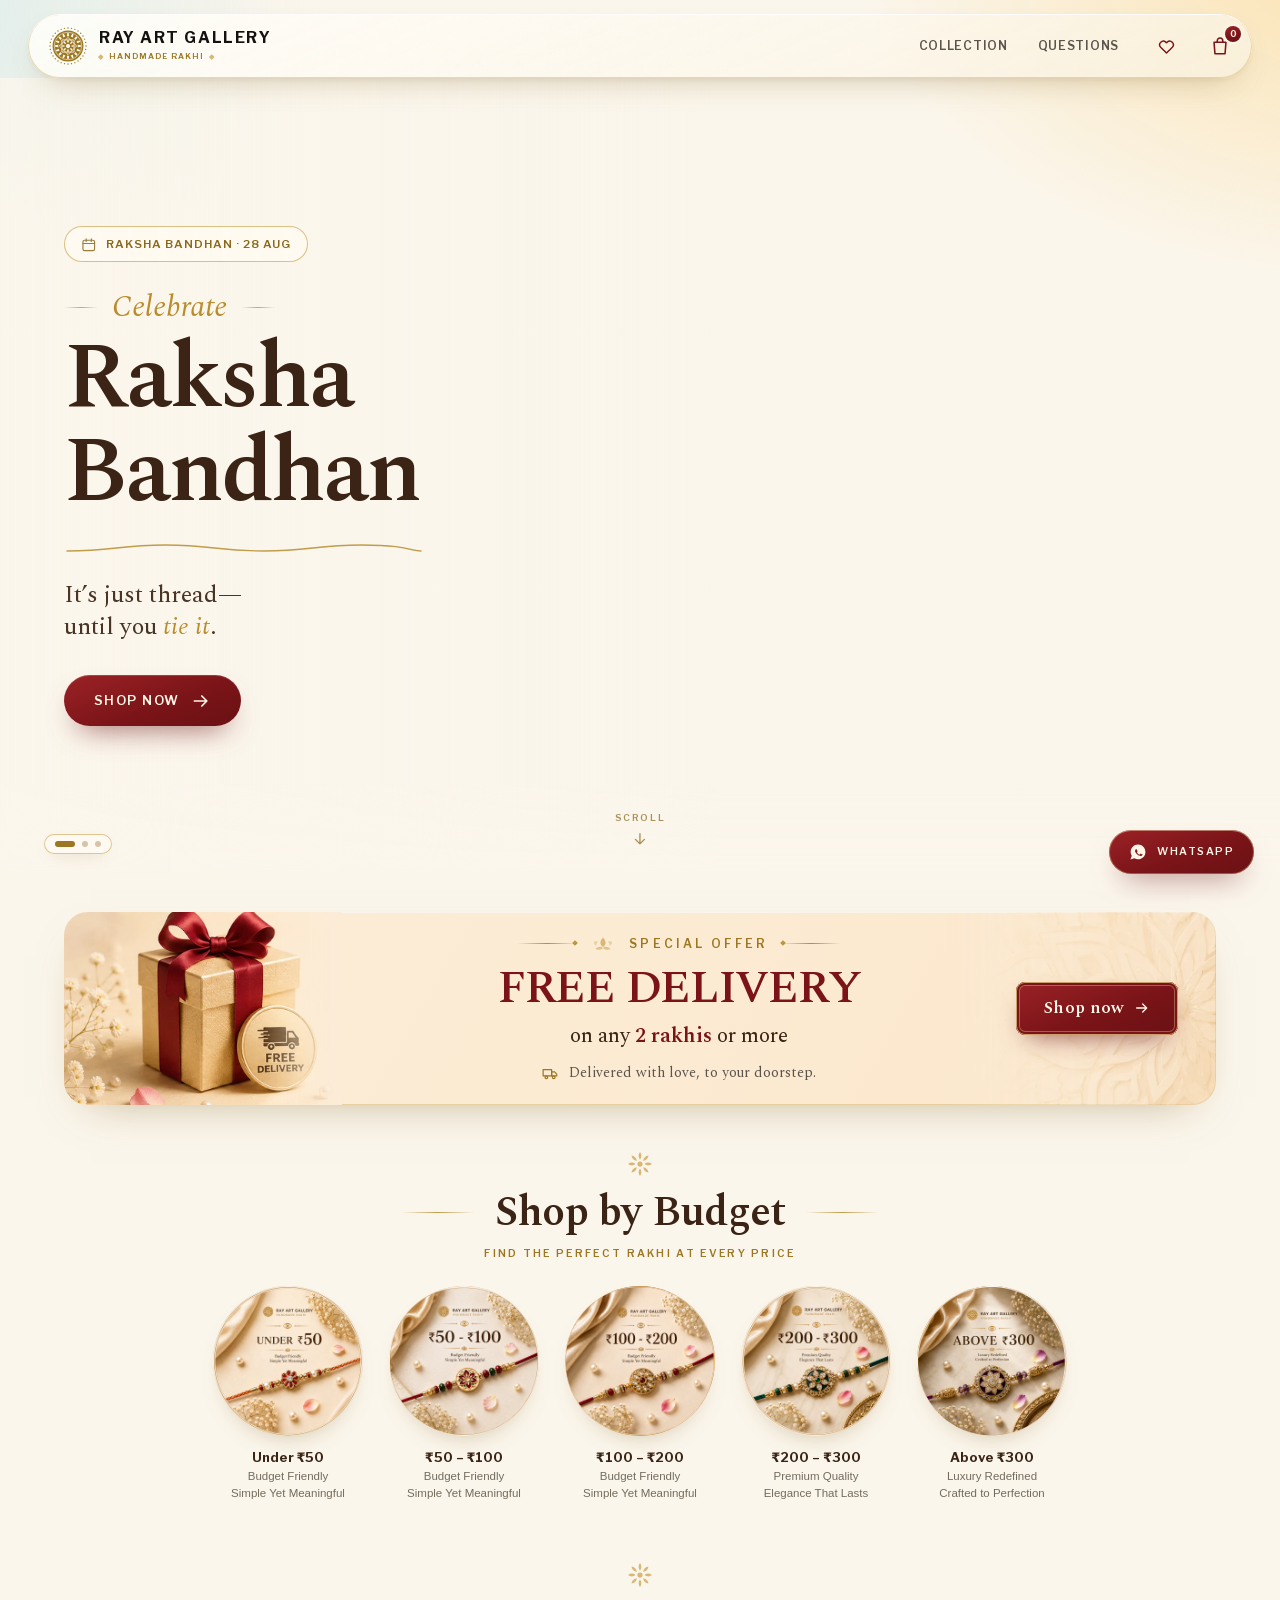
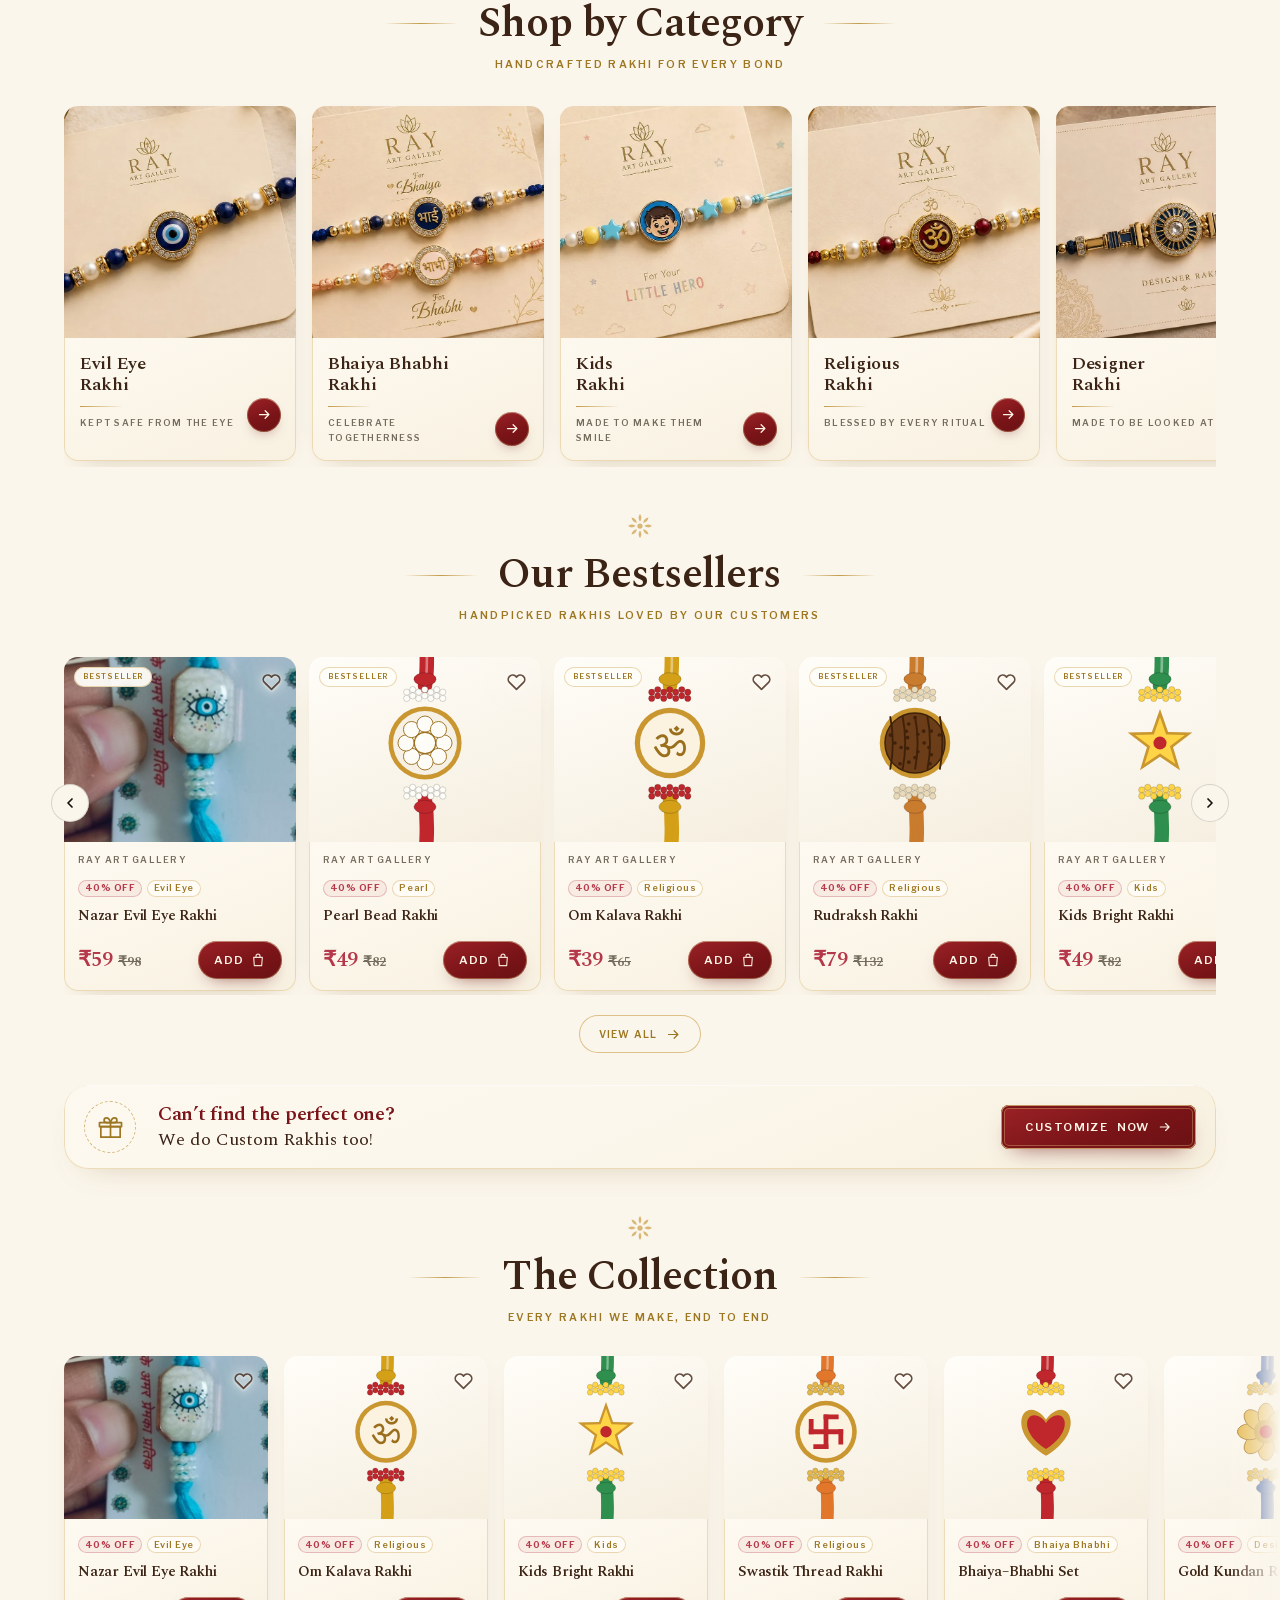
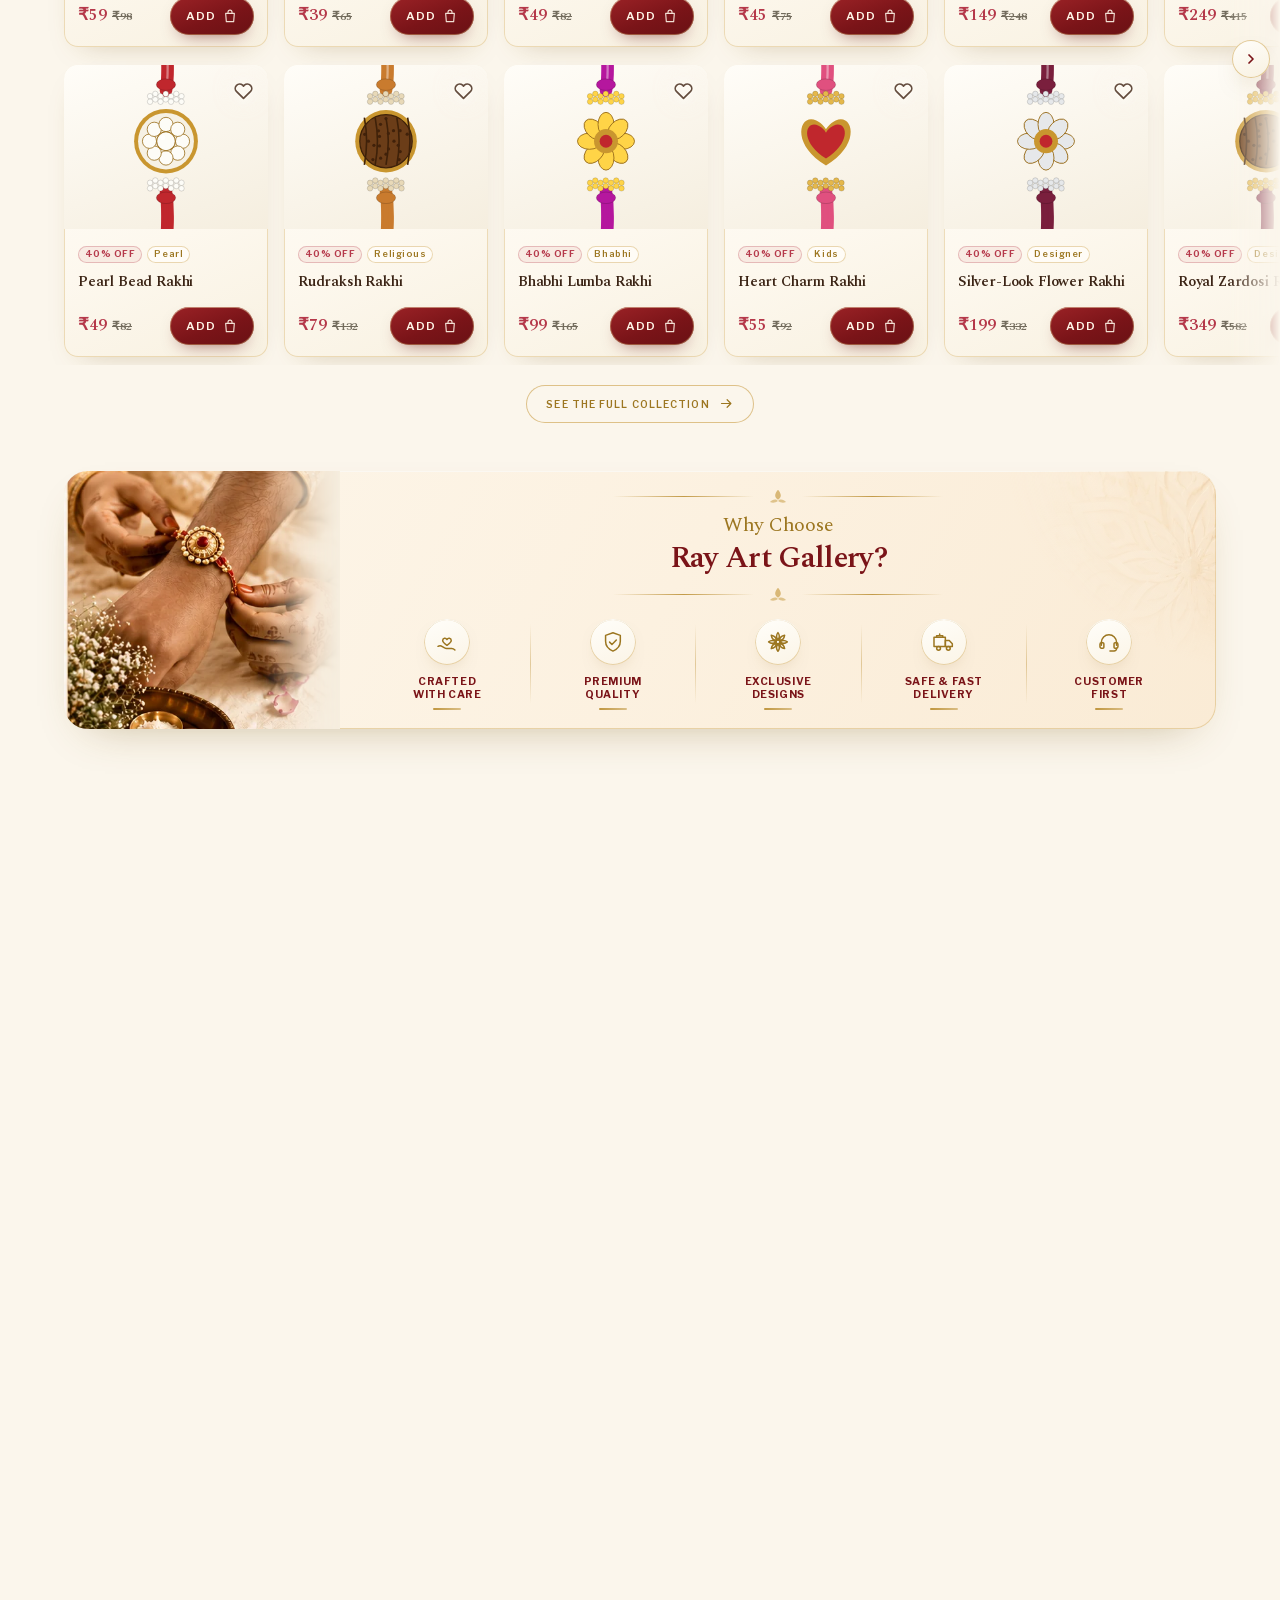
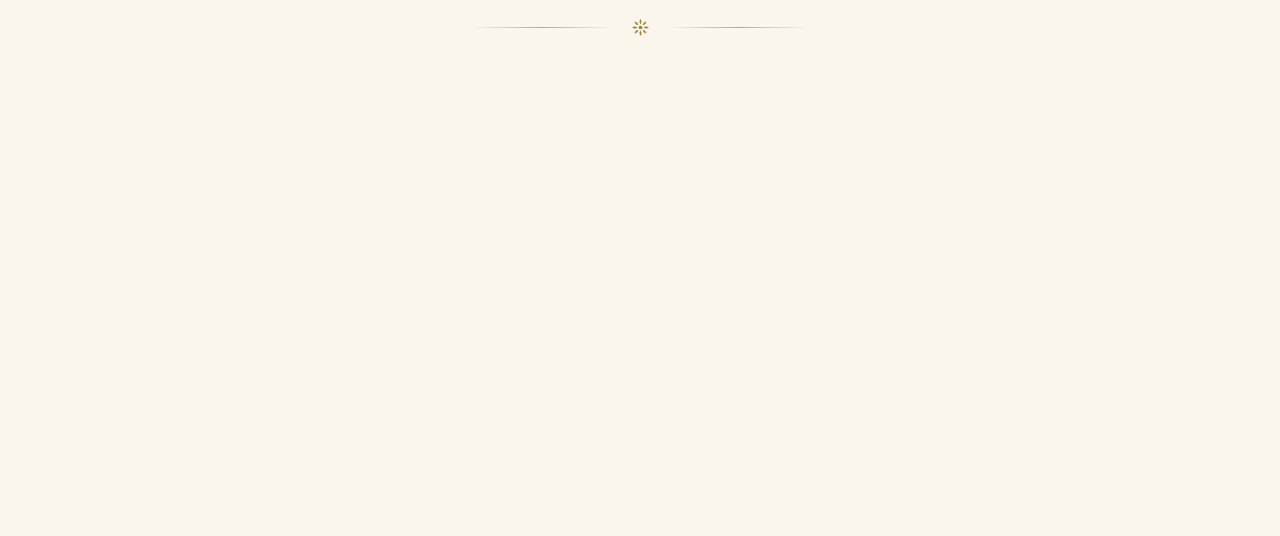
==== commit dd90fbe9: "A shelf is offered only once something is on it The row of category cards, the chips, the footer's S" ====
--- a/src/shop/index.html
+++ b/src/shop/index.html
@@ -760,8 +760,12 @@
           </summary>
           <!-- Every shelf, and each one goes to its own page rather than to
                the middle of the home page. Designer was missing from this
-               column for as long as it was missing from the row of cards. -->
-          <ul>
+               column for as long as it was missing from the row of cards —
+               so it is repainted by paintFootShelves() from the one list the
+               row of cards uses, narrowed to the shelves that have stock.
+               What is written out below is what a browser with no
+               JavaScript gets, and the order the painter keeps. -->
+          <ul id="footShelves">
             <li><a href="#all">All rakhis</a></li>
             <li><a href="#c/lumba" data-cat="lumba">Bhaiya Bhabhi</a></li>
             <li><a href="#c/kids" data-cat="kids">Kids rakhi</a></li>
@@ -1097,9 +1101,16 @@
 
         <!-- The bands are the same ones the Shop by Budget circles use, and
              the same band the grid already filters on — a second idea of
-             what "under ₹100" means is a second thing to keep true. -->
-        <p class="fsheet-k">Price</p>
-        <div class="fs-grid" id="fsheetBands"></div>
+             what "under ₹100" means is a second thing to keep true.
+
+             Hidden on a budget page: the row of circles at the top of that
+             page is this control, drawn larger and with the pictures on it,
+             and asking the same question twice on one screen is how the two
+             answers end up disagreeing. -->
+        <div id="fsheetPrice">
+          <p class="fsheet-k">Price</p>
+          <div class="fs-grid" id="fsheetBands"></div>
+        </div>
 
         <!-- Style: the tags the rakhis on this page actually carry, counted
              from what is in front of somebody rather than from a fixed list.
--- a/src/shop/styles/11-cartbar.css
+++ b/src/shop/styles/11-cartbar.css
@@ -53,37 +53,62 @@
 }
 @media (min-width:720px){.cartbar{display:none}}
 
-/* ── floating whatsapp ── */
-/* WhatsApp, bottom right, on every screen. On a phone it is the round button
-   everyone already knows; from tablet up it has room for the word. */
+/* ══════════════════════════════════════════════════════════
+   FLOATING WHATSAPP
+
+   It was a green disc on a phone and a black capsule with the
+   word on a desktop — two different buttons for one thing, and
+   neither of them the shop's. Everything else that floats over
+   this page is the same material now: the header's ivory glass,
+   the gold hairline the cards and the cart bar wear.
+
+   It wears the shop's red, the same capsule as Shop now, View
+   cart and Customize — the one colour the shop presses things
+   in. The mark is drawn in the cream that red carries rather
+   than in WhatsApp's green: green on maroon is a muddy little
+   badge, and by the time somebody is at the bottom-right corner
+   of a rakhi shop the shape and the word have already said what
+   it is.
+   ══════════════════════════════════════════════════════════ */
 .fab{
   position:fixed; z-index:45;
   right:14px; bottom:calc(14px + env(safe-area-inset-bottom));
-  display:inline-grid; place-items:center; width:54px; height:54px;
-  border-radius:50%; background:var(--wa); color:#04231A;
-  box-shadow:0 10px 26px -8px rgba(7,94,54,.55), inset 0 0 0 1px rgba(0,0,0,.06);
-  transition:transform .35s var(--ease), bottom .42s var(--ease), opacity .3s var(--ease);
+  display:inline-grid; place-items:center; width:52px; height:52px;
+  border-radius:50%;
+  background:linear-gradient(160deg,#9B2226 0%,#7A1418 56%,#6A1114 100%);
+  color:#FFF6E8;
+  box-shadow:inset 0 1px 0 rgba(255,255,255,.2),
+             inset 0 0 0 1px rgba(217,184,119,.42),
+             0 14px 30px -14px rgba(106,17,20,.66);
+  transition:transform .35s var(--ease), bottom .42s var(--ease),
+             opacity .3s var(--ease), box-shadow .35s var(--ease);
 }
 .fab i{display:none}                     /* the word appears only once it fits */
-.fab .wa{width:26px; height:26px}
+.fab .wa{width:25px; height:25px}
 .fab:active{transform:scale(.94)}
 /* The sticky cart bar owns the bottom of a phone once there is something in
    the basket, so the button steps up out of its way. */
 body.hascart .fab{bottom:calc(78px + env(safe-area-inset-bottom))}
 /* the product page has its own "Ask about this on WhatsApp" */
 body.pv-on .fab{opacity:0; pointer-events:none}
+
 @media (min-width:720px){
   .fab{
     right:clamp(14px,2.5vw,26px); bottom:clamp(14px,2.5vw,26px);
     width:auto; height:auto; border-radius:var(--r-full);
-    display:inline-flex; align-items:center; gap:9px; padding:14px 22px;
-    background:var(--ink); color:var(--bg); box-shadow:var(--elev-3);
-    font-family:var(--body); font-weight:700; font-size:11px; letter-spacing:1.4px; text-transform:uppercase;
+    display:inline-flex; align-items:center; gap:10px; padding:13px 20px;
+    font-family:var(--head); font-weight:600;
+    font-size:10.5px; letter-spacing:.14em; text-transform:uppercase;
   }
-  .fab .wa{width:19px; height:19px; color:var(--wa)}
+  .fab .wa{width:18px; height:18px}
   .fab i{font-style:normal; display:inline}
   body.hascart .fab{bottom:clamp(14px,2.5vw,26px)}    /* no cart bar up here */
-  .fab:hover{transform:translateY(-3px); background:#fff; color:var(--ink); box-shadow:var(--elev-3), inset 0 0 0 1.5px var(--ink)}
+  .fab:hover{
+    transform:translateY(-2px);
+    box-shadow:inset 0 1px 0 rgba(255,255,255,.24),
+               inset 0 0 0 1px rgba(217,184,119,.55),
+               0 20px 36px -16px rgba(106,17,20,.72);
+  }
 }
 
 /* the account button — same 42px circle as the WhatsApp one it replaces */
--- a/src/shop/styles/25-allpage.css
+++ b/src/shop/styles/25-allpage.css
@@ -271,6 +271,11 @@
    wrapper of its own: the chip row is a horizontal scroller, and a
    scroller cannot also be the thing collapsing to zero — it keeps its
    scrollport open and the chips show through the closed panel. */
+.ap-chips[hidden]{display:none}
+/* One control left in it — Featured — so the bar is the width of that
+   rather than a long empty tray with a button parked at the end. */
+.ap-tools.ap-tools-solo{width:max-content; max-width:100%}
+.ap-tools.ap-tools-solo .ap-tb-div{display:none}
 .ap-chips{
   flex:1; min-width:0;
   display:grid; grid-template-rows:0fr;
@@ -628,17 +633,19 @@
 .apbud-o.t2{background:linear-gradient(155deg,#F7E3E3,#F0D2D3)}
 .apbud-o.t3{background:linear-gradient(155deg,#E9F0E4,#DCE8D5)}
 .apbud-o.t4{background:linear-gradient(155deg,#EFE9F2,#E3DAEA)}
-/* the one being looked at: ringed in the shop's red, with the tick the
-   reference draws in the corner of it */
+/* The one being looked at: ringed in the shop's red, and nothing else. A
+   tick in the corner was a second mark saying what the ring already says,
+   and it sat over the photograph it was marking. */
 .apbud.on .apbud-o{
-  box-shadow:inset 0 0 0 2px #7A1418, 0 12px 26px -14px rgba(106,17,20,.55);
-}
-.apbud.on .apbud-o::after{
-  content:""; position:absolute; top:2px; right:2px; width:20px; height:20px;
-  border-radius:50%; background:#7A1418 no-repeat center/10px 10px;
-  background-image:url("data:image/svg+xml;utf8,<svg xmlns='http://www.w3.org/2000/svg' viewBox='0 0 24 24' fill='none' stroke='%23FFF6E8' stroke-width='3.4' stroke-linecap='round' stroke-linejoin='round'><path d='M4 12.5 9.5 18 20 6.5'/></svg>");
-  box-shadow:0 0 0 2px var(--bg);
-}
+  /* Outside the circle, with the page's own cream between: a hairline drawn
+     inside the edge was landing on a photograph of pearls and pale silk,
+     and it could be looked straight at and missed. */
+  box-shadow:0 0 0 2px var(--bg), 0 0 0 4px #7A1418,
+             0 12px 26px -14px rgba(106,17,20,.5);
+}
+/* room for the ring, so it is not clipped by the row's own overflow */
+.ap-buds{padding-top:6px}
+.apbud{padding:0 2px}
 @media (hover:hover){
   .apbud:hover .apbud-o{transform:translateY(-2px)}
 }
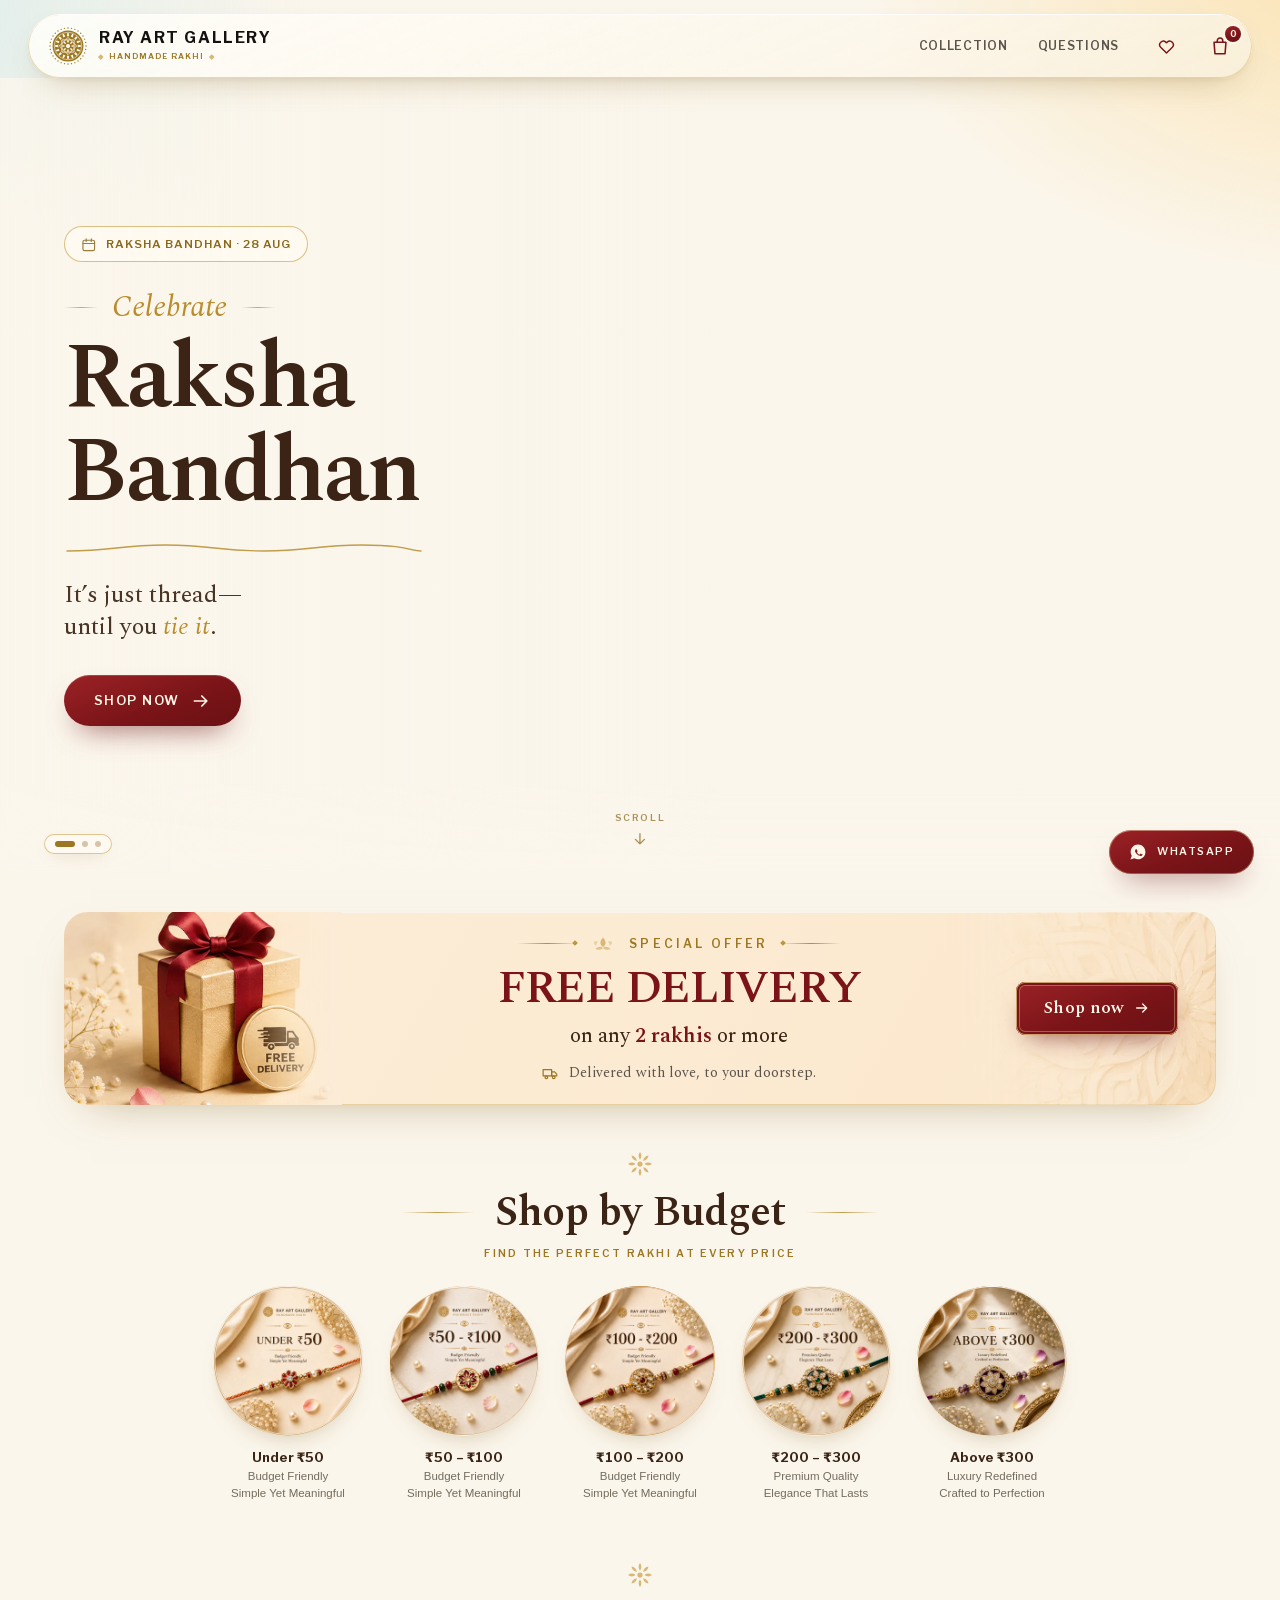
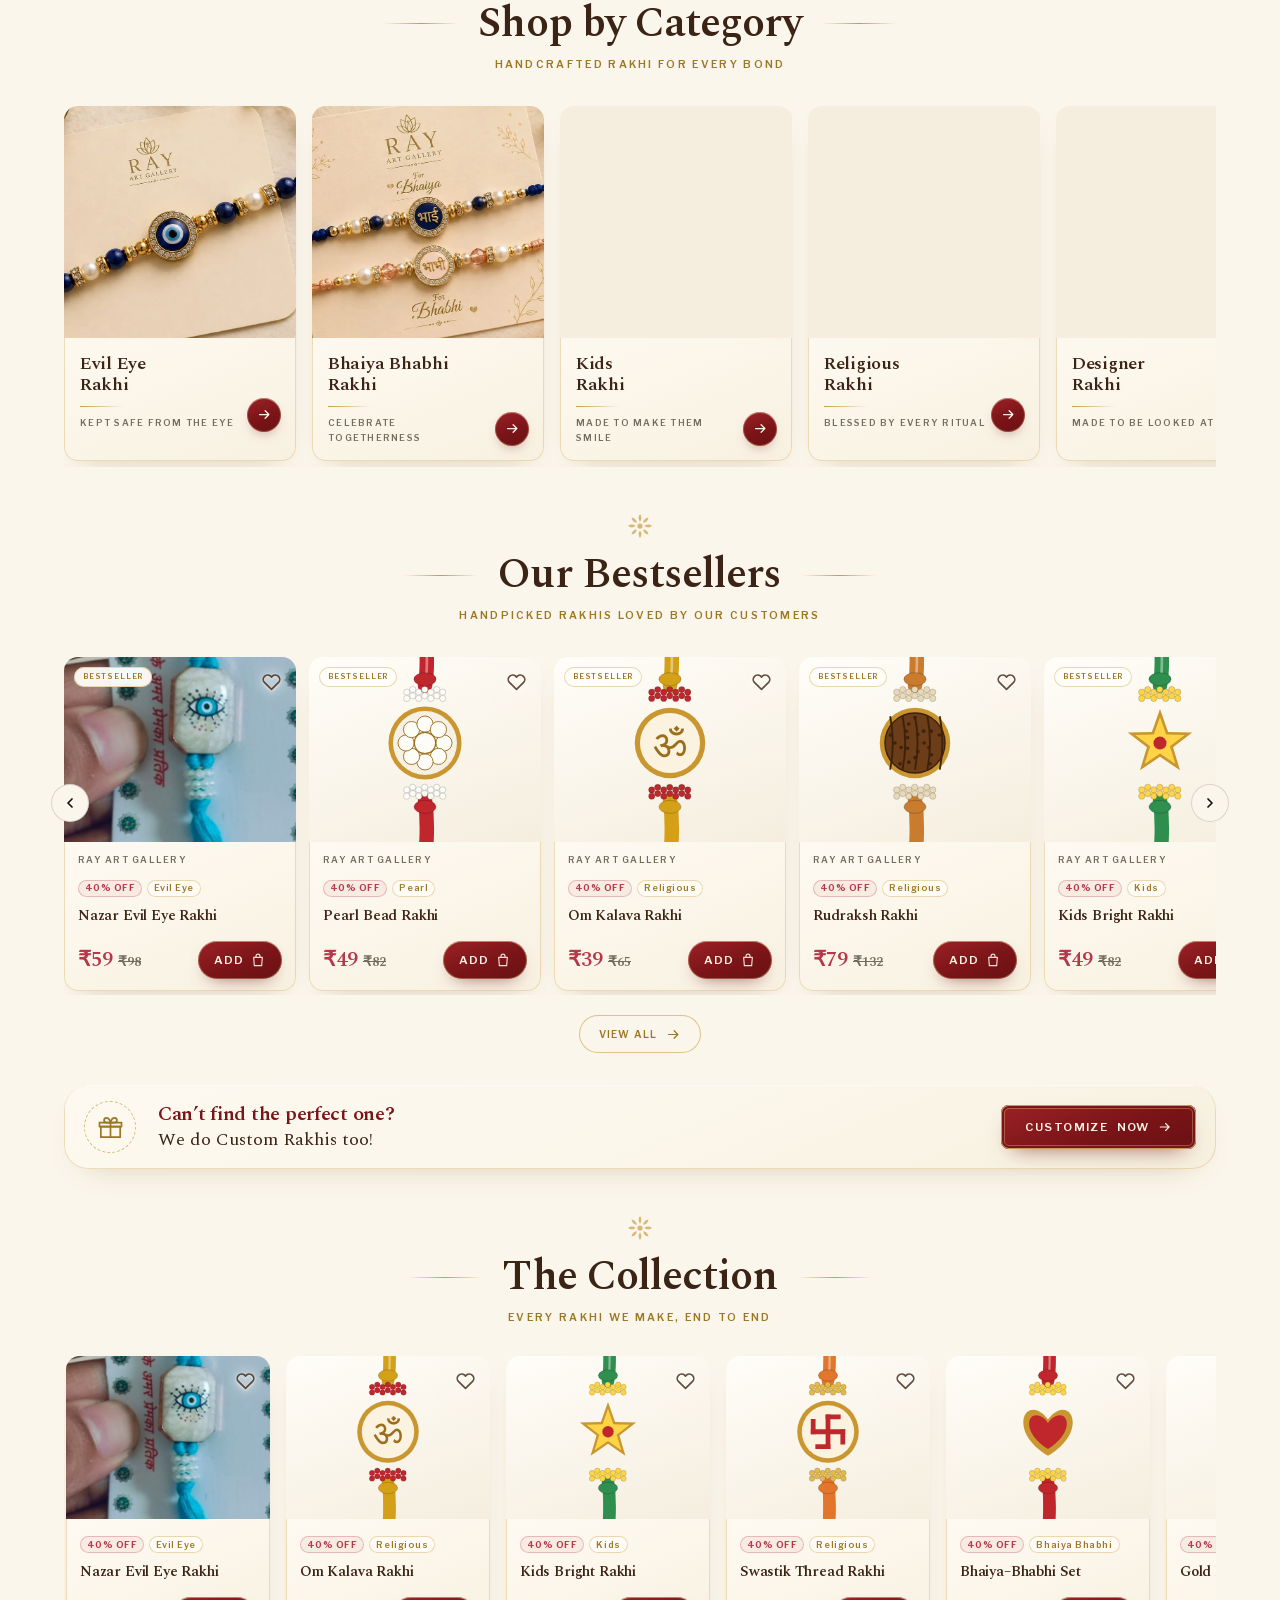
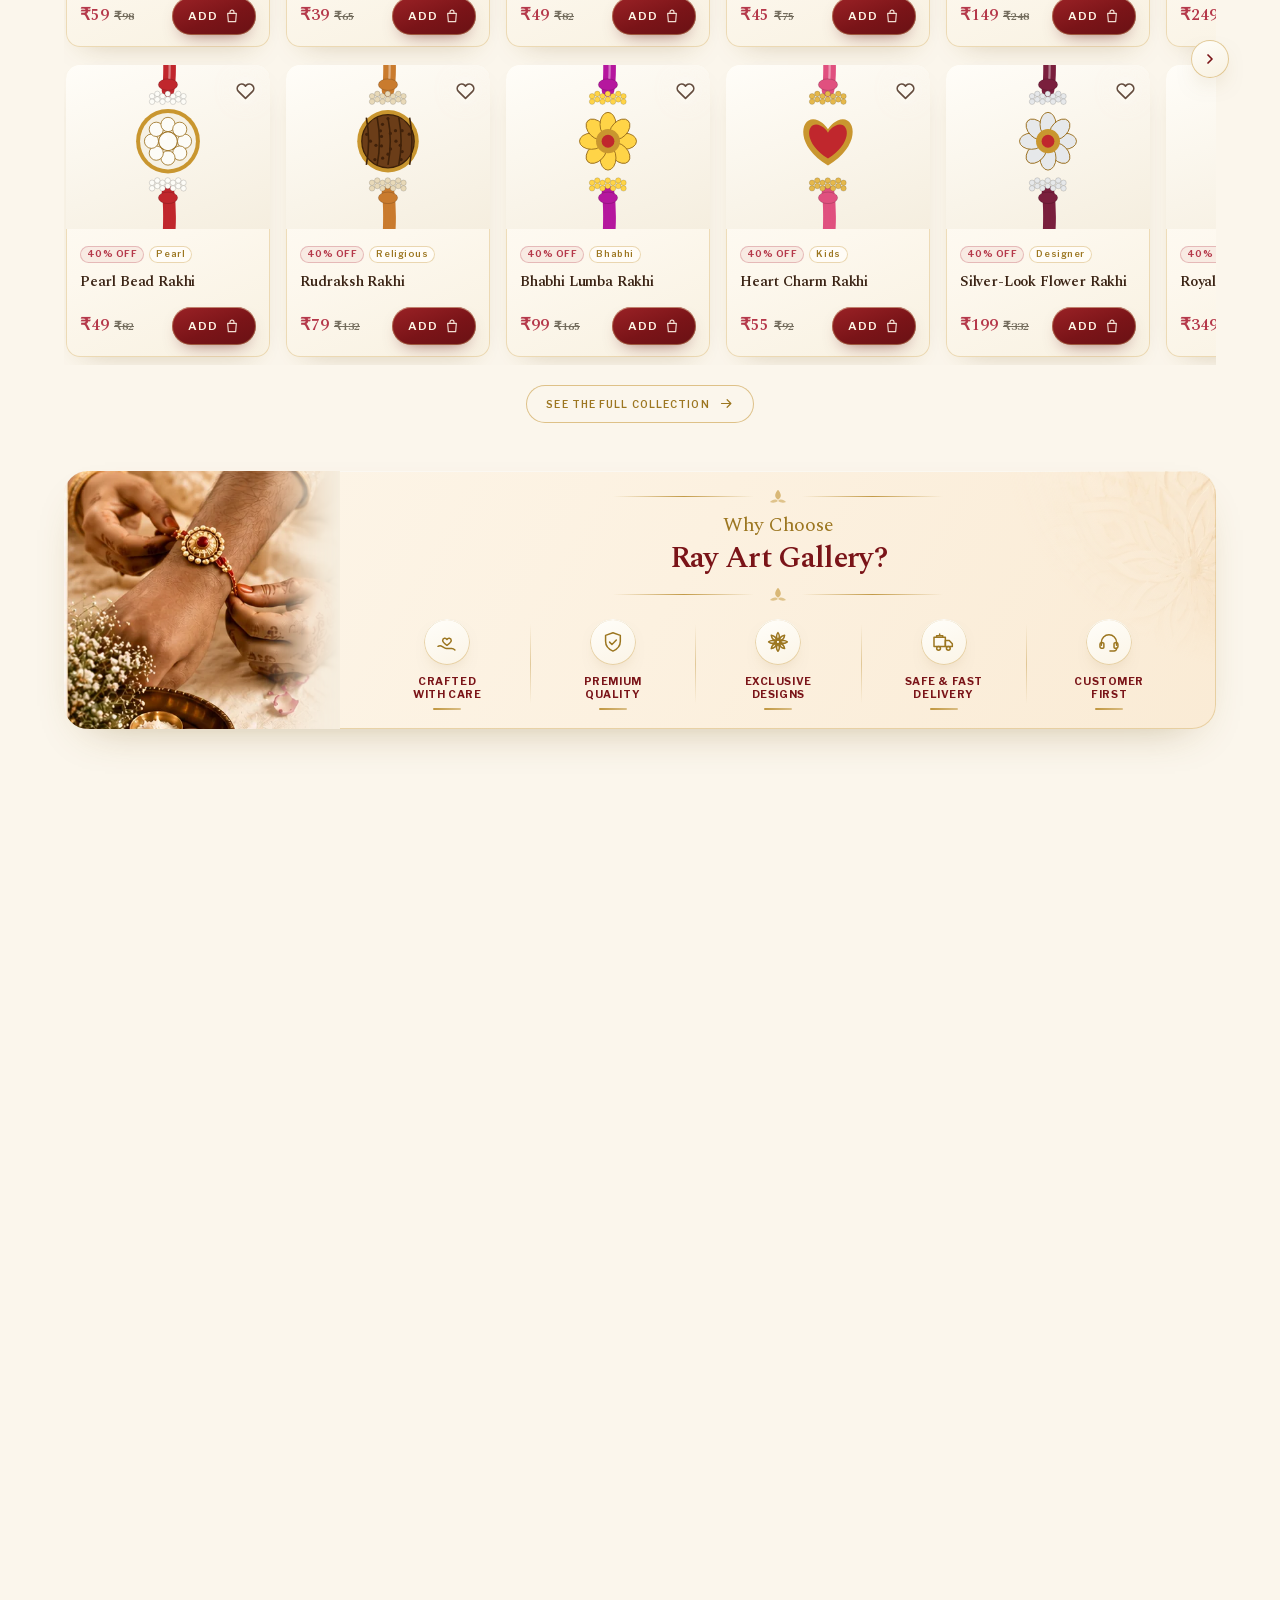
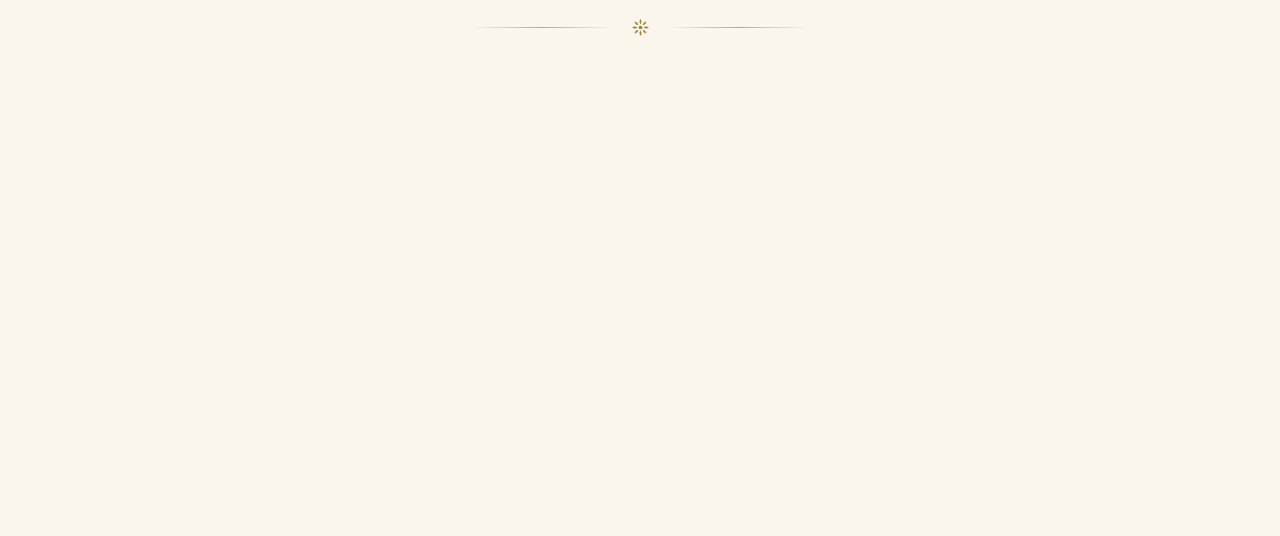
==== commit 7e6cf329: "The saved rakhis get a page, not a pane The hearts had nowhere to go but a list inside the account s" ====
--- a/src/shop/index.html
+++ b/src/shop/index.html
@@ -71,6 +71,7 @@
 <link rel="stylesheet" href="styles/25-allpage.css">
 <link rel="stylesheet" href="styles/26-why.css">
 <link rel="stylesheet" href="styles/27-faq.css">
+<link rel="stylesheet" href="styles/28-wishlist.css">
 </head>
 <body>
 <body>
@@ -1143,6 +1144,111 @@
   </div>
 </section>
 
+<!-- ═══════════ the wishlist ═══════════
+     Everything somebody hearted, on a page of its own rather than in a
+     panel inside the account. A wishlist is a shopping list: it is looked
+     at with a decision to make, several things are acted on at once, and
+     the pictures are what the decision is made from. A scrolling list of
+     40px thumbnails inside a modal is none of that.
+
+     The same view the collection and a rakhi's own page are: it covers the
+     shop rather than replacing it, so the cart, the hearts and every script
+     behind them are already here. The card is the shop's own card, with two
+     things added that only mean something here — a tick to choose it, and a
+     bin to drop it. Same rakhi, same card, wherever you meet it. -->
+<section class="wl" id="wl" aria-label="Your wishlist" aria-hidden="true">
+  <!-- the collection's bar, carrying no heart: the heart's page is this one -->
+  <div class="ap-bar wl-bar">
+    <button class="pv-back" id="wlBack" aria-label="Back">
+      <svg width="17" height="17" viewBox="0 0 24 24" fill="none" stroke="currentColor"
+           stroke-width="2.4" stroke-linecap="round" stroke-linejoin="round" aria-hidden="true"><path d="M15 6l-6 6 6 6"/></svg>
+    </button>
+
+    <!-- The mandala is cloned from the collection's bar at boot rather than
+         written out a third time: it is 4KB of circles, and three copies of
+         it in one file is 12KB sent to every phone to draw one mark. -->
+    <a class="brand ap-brand" href="#top" id="wlHome">
+      <i class="brand-mk-slot" aria-hidden="true"></i>
+      <span>
+        <span class="brand-n">Wishlist</span>
+        <span class="brand-s">Ray Art Gallery</span>
+      </span>
+    </a>
+
+    <button class="ap-cart" id="wlCart" aria-label="Your cart">
+      <svg width="19" height="19" viewBox="0 0 24 24" fill="none" stroke="currentColor"
+           stroke-width="1.7" stroke-linecap="round" stroke-linejoin="round" aria-hidden="true">
+        <path d="M5.5 8h13l-1 12.5h-11Z"/><path d="M9 8V6.2a3 3 0 0 1 6 0V8"/></svg>
+      <i class="cart-n" id="wlCartN">0</i>
+    </button>
+  </div>
+
+  <div class="ap-body wl-body">
+    <!-- The shop's own section heading, not one of its own: the flower over
+         the title, the title in the serif with a gold rule reaching out of
+         each side of it, the line under it in small caps. Bestsellers and
+         The Collection are headed exactly this way, and a page that heads
+         itself differently reads as a page from somewhere else. -->
+    <div class="best-h wl-h">
+      <span class="best-orn" aria-hidden="true">
+        <svg viewBox="0 0 24 24" fill="currentColor">
+          <path d="M12 2.4c1.5 1.9 1.5 4.2 0 6.1-1.5-1.9-1.5-4.2 0-6.1Zm0 19.2c-1.5-1.9-1.5-4.2 0-6.1 1.5 1.9 1.5 4.2 0 6.1ZM2.4 12c1.9-1.5 4.2-1.5 6.1 0-1.9 1.5-4.2 1.5-6.1 0Zm19.2 0c-1.9 1.5-4.2 1.5-6.1 0 1.9-1.5 4.2-1.5 6.1 0ZM5.2 5.2c2.4.3 4 1.9 4.3 4.3-2.4-.3-4-1.9-4.3-4.3Zm13.6 13.6c-2.4-.3-4-1.9-4.3-4.3 2.4.3 4 1.9 4.3 4.3Zm0-13.6c-.3 2.4-1.9 4-4.3 4.3.3-2.4 1.9-4 4.3-4.3ZM5.2 18.8c.3-2.4 1.9-4 4.3-4.3-.3 2.4-1.9 4-4.3 4.3Z"/>
+          <circle cx="12" cy="12" r="2.1"/>
+        </svg>
+      </span>
+      <h2>My Wishlist</h2>
+      <p class="best-sub">Your favourite rakhis, saved with love</p>
+      <span class="wl-count" id="wlCount" aria-live="polite"></span>
+    </div>
+
+    <!-- ── the bar that acts on several at once ──
+         Hidden while the list is empty, because every button on it would be
+         a button that does nothing. Nothing ticked means the actions read
+         the whole list; tick some and they read only those, and each one
+         says which it is about rather than leaving it to be guessed. -->
+    <div class="wl-tools" id="wlTools" hidden>
+      <label class="wl-all">
+        <input type="checkbox" id="wlAll">
+        <span class="wl-box" aria-hidden="true"></span>
+        <b id="wlAllT">Select all</b>
+      </label>
+
+      <div class="wl-acts">
+        <button class="wl-act" id="wlShare" type="button">
+          <svg width="15" height="15" viewBox="0 0 24 24" fill="none" stroke="currentColor"
+               stroke-width="1.7" stroke-linecap="round" stroke-linejoin="round" aria-hidden="true">
+            <circle cx="18" cy="5.5" r="2.6"/><circle cx="6" cy="12" r="2.6"/><circle cx="18" cy="18.5" r="2.6"/>
+            <path d="M8.3 10.7 15.7 6.8M8.3 13.3l7.4 3.9"/></svg>
+          <span id="wlShareT">Share wishlist</span>
+        </button>
+        <button class="wl-act wl-act-go" id="wlBag" type="button">
+          <svg width="15" height="15" viewBox="0 0 24 24" fill="none" stroke="currentColor"
+               stroke-width="1.7" stroke-linecap="round" stroke-linejoin="round" aria-hidden="true">
+            <path d="M5.5 8h13l-1 12.5h-11Z"/><path d="M9 8V6.2a3 3 0 0 1 6 0V8"/></svg>
+          <span id="wlBagT">Add all to bag</span>
+        </button>
+        <button class="wl-act wl-act-x" id="wlClear" type="button">
+          <svg width="15" height="15" viewBox="0 0 24 24" fill="none" stroke="currentColor"
+               stroke-width="1.7" stroke-linecap="round" stroke-linejoin="round" aria-hidden="true">
+            <path d="M6 7h12M10 7V5.4h4V7M9 11v6M15 11v6M7 7l.9 13h8.2L17 7"/></svg>
+          <span id="wlClearT">Clear wishlist</span>
+        </button>
+      </div>
+    </div>
+
+    <div class="wl-grid" id="wlGrid"></div>
+
+    <!-- the way on, at the foot of a list somebody has just been through, in
+         the outlined capsule every other "and then?" on the site wears -->
+    <a class="wl-go" id="wlBrowse" href="#all">
+      Browse the collection
+      <svg width="15" height="15" viewBox="0 0 24 24" fill="none" stroke="currentColor"
+           stroke-width="1.9" stroke-linecap="round" stroke-linejoin="round" aria-hidden="true">
+        <path d="M4 12h15M13 6l6 6-6 6"/></svg>
+    </a>
+  </div>
+</section>
+
 <section class="pv" id="pv" aria-label="Rakhi details" aria-hidden="true">
   <div class="pv-bar">
     <button class="pv-back" id="pvBack" aria-label="Back to the collection">
@@ -1226,5 +1332,6 @@
 <script src="js/25-address.js"></script>
 <script src="js/26-razorpay.js"></script>
 <script src="js/27-order-page.js"></script>
+<script src="js/28-wishlist-page.js"></script>
 </body>
 </html>
--- a/src/shop/styles/06-rail.css
+++ b/src/shop/styles/06-rail.css
@@ -163,8 +163,14 @@
    between the name and the price is not decoration — it is
    what stops those two reading as one block of text set in
    two sizes.
+
+   The list of four is every place in the shop a rakhi is drawn:
+   the bestseller rail, the collection shelf on the home page,
+   the full collection, and the wishlist. It is one card, and a
+   new surface joins the list rather than writing a card of its
+   own — the same rakhi in two shapes reads as two offers.
    ══════════════════════════════════════════════════════════ */
-:is(.best,.drift,.ap) .rc{
+:is(.best,.drift,.ap,.wl) .rc{
   width:min(62%,222px);
   padding:0; overflow:hidden; border:0; border-radius:14px;
   background:linear-gradient(158deg,#FFFEFA 0%,#FDF8EE 58%,#F8F1E1 100%);
@@ -174,9 +180,9 @@
     0 12px 28px -18px rgba(120,88,22,.36);
   transition:transform .5s var(--ease), box-shadow .5s var(--ease);
 }
-@media (min-width:640px){:is(.best,.drift,.ap) .rc{width:min(40%,232px)}}
+@media (min-width:640px){:is(.best,.drift,.ap,.wl) .rc{width:min(40%,232px)}}
 @media (hover:hover){
-  :is(.best,.drift,.ap) .rc:hover{
+  :is(.best,.drift,.ap,.wl) .rc:hover{
     transform:translateY(-3px);
     box-shadow:
       inset 0 1px 0 rgba(255,255,255,.95),
@@ -190,17 +196,17 @@
    shop, the name, the tags and the price — so the picture gives back the
    height the extra lines take, and the two cards end up the same size on
    the page. */
-:is(.best,.drift,.ap) .rc-shot{
+:is(.best,.drift,.ap,.wl) .rc-shot{
   border-radius:0; box-shadow:none; aspect-ratio:5/4;
   background:linear-gradient(160deg,#FFFDF8,#F5EEDF);
 }
-:is(.best,.drift,.ap) .rc-shot img{object-position:center}
-@media (hover:hover){:is(.best,.drift,.ap) .rc:hover .rc-shot img{transform:scale(1.05)}}
-:is(.best,.drift,.ap) .rc-shot img{transition:transform .8s var(--ease)}
+:is(.best,.drift,.ap,.wl) .rc-shot img{object-position:center}
+@media (hover:hover){:is(.best,.drift,.ap,.wl) .rc:hover .rc-shot img{transform:scale(1.05)}}
+:is(.best,.drift,.ap,.wl) .rc-shot img{transition:transform .8s var(--ease)}
 
 /* Says which of the twelve you are looking at, in the page's own ivory and
    gold rather than a shouted colour of its own. */
-:is(.best,.drift,.ap) .rc-tag{
+:is(.best,.drift,.ap,.wl) .rc-tag{
   top:10px; left:10px; font-size:7.5px; letter-spacing:.11em; padding:4px 9px;
   background:rgba(255,253,248,.94); color:var(--tan-deep);
   box-shadow:inset 0 0 0 1px rgba(217,184,119,.55);
@@ -214,8 +220,8 @@
    simply followed the name, one card's price would sit where the next
    card's rule does. Anchored to the bottom, every price in the row is on
    the same line and the slack falls where nothing is written. */
-:is(.best,.drift,.ap) .rc{display:flex; flex-direction:column}
-:is(.best,.drift,.ap) .rc-b{
+:is(.best,.drift,.ap,.wl) .rc{display:flex; flex-direction:column}
+:is(.best,.drift,.ap,.wl) .rc-b{
   position:relative; display:flex; flex-direction:column; flex:1; margin:0;
   /* The base .rc-b centres its children — it is a row there, and centring
      is what puts a price and a button on the same line. Here it is a
@@ -225,7 +231,7 @@
   align-items:stretch; text-align:left;
   padding:clamp(9px,1.8vw,11px) clamp(10px,2.2vw,14px) clamp(9px,1.8vw,12px);
 }
-:is(.best,.drift,.ap) .rc-brand{
+:is(.best,.drift,.ap,.wl) .rc-brand{
   display:block; text-align:left; font-family:var(--head); font-weight:600;
   font-size:clamp(7.5px,1.8vw,9px); letter-spacing:.14em; text-transform:uppercase;
   color:var(--ink-faint);
@@ -237,7 +243,7 @@
 
    Smaller than it was: the block under a photograph is a label, not a
    headline, and at 16px it was setting the height of every card in the shop. */
-:is(.best,.drift,.ap) .rc-n{
+:is(.best,.drift,.ap,.wl) .rc-n{
   font-family:var(--display); font-weight:600;
   font-size:clamp(12.5px,3vw,14.5px); letter-spacing:-.012em; line-height:1.25;
   color:#3B2415; margin:clamp(3px,.7vw,4px) 0 0;
@@ -252,7 +258,7 @@
    gone. It was a divider inside a box that is already divided — by the edge
    of the photograph above it — and it cost the card a line it now spends on
    the saving instead. */
-:is(.best,.drift,.ap) .rc-rule{display:none}
+:is(.best,.drift,.ap,.wl) .rc-rule{display:none}
 /* ── the label row ──
    The percentage saved and, on the collection grid, what the rakhi is: one
    row, above the name, the way the reference shop sets it. One row, always —
@@ -263,14 +269,14 @@
    Nothing is held open for a card with neither: barely a rakhi in the shop
    carries a tag, and a reserved row would be an empty band above eleven names
    for the sake of the twelfth. */
-:is(.best,.drift,.ap) .tags{
+:is(.best,.drift,.ap,.wl) .tags{
   margin-top:clamp(4px,.9vw,6px);
   flex-wrap:nowrap; overflow:hidden;
 }
 /* Long labels are trimmed with an ellipsis rather than sliced by the card's
    edge: "Bhaiya Bhab" reads as a bug, "Bhaiya…" reads as a label that did not
    fit. The first chip gives way before the second, so both stay legible. */
-:is(.best,.drift,.ap) .tag{
+:is(.best,.drift,.ap,.wl) .tag{
   flex:0 1 auto; min-width:0; padding:2.5px 7px;
   display:block; max-width:100%;
   font-size:clamp(7.5px,1.8vw,9px);
@@ -280,7 +286,7 @@
    not need to be a loud one: the shop's own red on a wash of it, at the size
    of the label beside it rather than a shout over it. It never gives way to a
    category chip — the chip is trimmed first. */
-:is(.best,.drift,.ap) .tag-off{
+:is(.best,.drift,.ap,.wl) .tag-off{
   flex:none; font-weight:700; letter-spacing:.055em;
   color:var(--rose); background:rgba(181,56,74,.07);
   box-shadow:inset 0 0 0 1px rgba(181,56,74,.28);
@@ -294,11 +300,11 @@
    card whether the rakhi was discounted or not — a band of empty ivory under
    every number in the shop. Beside each other they cost nothing, and they
    leave the label row above free for the labels. */
-:is(.best,.drift,.ap) .rc-prices{
+:is(.best,.drift,.ap,.wl) .rc-prices{
   display:flex; align-items:baseline; gap:clamp(2px,.9vw,5px);
   flex:0 1 auto; min-width:0;
 }
-:is(.best,.drift,.ap) .rc-p{
+:is(.best,.drift,.ap,.wl) .rc-p{
   font-family:var(--display); font-weight:700; flex:none;
   font-size:clamp(14px,3.4vw,16.5px); line-height:1.1; margin:0;
   /* the shop's red, as the reference sets it: the price is the one thing on
@@ -310,7 +316,7 @@
    like it — a sans-serif ₹98 beside a serif ₹59 read as two different facts
    rather than one before-and-after. Quiet, in the faint ink, struck through:
    it is there to be compared against, not read. */
-:is(.best,.drift,.ap) .rc-mrp{
+:is(.best,.drift,.ap,.wl) .rc-mrp{
   flex:none;
   font-family:var(--display); font-weight:600; white-space:nowrap;
   font-size:clamp(9.5px,2.4vw,11.5px); line-height:1.1;
@@ -324,7 +330,7 @@
 .best .rc-p{font-size:clamp(17px,4.4vw,21px)}
 .best .rc-mrp{font-size:clamp(11px,2.9vw,13.5px)}
 /* Only drawn when somebody has actually left one. */
-:is(.best,.drift,.ap) .rc-r{
+:is(.best,.drift,.ap,.wl) .rc-r{
   display:flex; align-items:center; gap:5px; margin-top:clamp(5px,1vw,7px);
   font-family:var(--head); font-size:clamp(9px,2.1vw,10.5px); color:var(--ink-faint);
 }
@@ -336,7 +342,7 @@
    of the card — and the middle of a card is where a gap is seen. They are
    one row now, sitting directly under the tags, and the leftover height
    falls below them where it reads as the card's own padding. */
-:is(.best,.drift,.ap) .rc-foot{
+:is(.best,.drift,.ap,.wl) .rc-foot{
   display:flex; align-items:center; gap:clamp(4px,1.2vw,9px);
   /* The one thing the row may never do is clip the price or slide the button
      off the card. A four-figure price beside a stepper does not fit a card
@@ -355,7 +361,7 @@
    and the control dropped — the button moved when it was pressed. The slot
    is now the width of the wider of the two and both fill it, so the row is
    laid out identically whether the rakhi is in the basket or not. */
-:is(.best,.drift,.ap) .rc-go{
+:is(.best,.drift,.ap,.wl) .rc-go{
   flex:none; margin-left:auto; display:flex;
   /* the stepper's own width, spelled out in the tokens the stepper is built
      from: two buttons and the number between them */
@@ -363,8 +369,8 @@
 }
 /* the button and the stepper, not `> *` — the .acts wrapper between them
    and the slot is display:contents, so it has no box to give a width to */
-:is(.best,.drift,.ap) .rc-go .rc-cart,
-:is(.best,.drift,.ap) .rc-go .qty{width:100%}
+:is(.best,.drift,.ap,.wl) .rc-go .rc-cart,
+:is(.best,.drift,.ap,.wl) .rc-go .qty{width:100%}
 
 /* ── Add ──
    The capsule the stepper wears, in the same red, at the same height: the
@@ -375,8 +381,8 @@
 
    In the flow at the right end of the foot row, which is where the stepper
    lands. Absolute in the corner, the two states sat in two places. */
-:is(.best,.drift,.ap) .rc-go{position:static}
-:is(.best,.drift,.ap) .rc-cart{
+:is(.best,.drift,.ap,.wl) .rc-go{position:static}
+:is(.best,.drift,.ap,.wl) .rc-cart{
   display:inline-flex; align-items:center; justify-content:center; gap:6px;
   height:clamp(34px,7.6vw,38px); min-height:0; min-width:0;
   padding:0 clamp(12px,2.8vw,15px); border:0; border-radius:var(--r-full);
@@ -393,12 +399,12 @@
   white-space:nowrap;
   transition:transform .35s var(--ease), box-shadow .35s var(--ease);
 }
-:is(.best,.drift,.ap) .rc-cart svg{
+:is(.best,.drift,.ap,.wl) .rc-cart svg{
   width:clamp(14px,3.2vw,16px); height:clamp(14px,3.2vw,16px);
   stroke-width:1.7; flex:none; opacity:.9;
 }
 @media (hover:hover){
-  :is(.best,.drift,.ap) .rc-cart:hover{
+  :is(.best,.drift,.ap,.wl) .rc-cart:hover{
     transform:translateY(-2px);
     box-shadow:
       inset 0 1px 0 rgba(255,255,255,.28),
@@ -406,10 +412,10 @@
       0 14px 26px -12px rgba(106,17,20,.85);
   }
 }
-:is(.best,.drift,.ap) .rc-cart:active{transform:translateY(0) scale(.97)}
+:is(.best,.drift,.ap,.wl) .rc-cart:active{transform:translateY(0) scale(.97)}
 
 /* Sold out keeps the word — it is the one state that may not be a picture. */
-:is(.best,.drift,.ap) .rc-go .btn[disabled]{
+:is(.best,.drift,.ap,.wl) .rc-go .btn[disabled]{
   padding:10px 13px; min-height:0; border-radius:var(--r-full); border:0;
   background:rgba(20,18,16,.07); color:var(--ink-faint); box-shadow:none;
   font-size:8.5px; letter-spacing:.08em;
@@ -418,12 +424,12 @@
 /* ── the heart ──
    No disc, like everywhere else. The button stays a 34px target while only
    the mark is drawn. */
-:is(.best,.drift,.ap) .heart{width:40px; height:40px}
-:is(.best,.drift,.ap) .heart svg{width:23px; height:23px}
+:is(.best,.drift,.ap,.wl) .heart{width:40px; height:40px}
+:is(.best,.drift,.ap,.wl) .heart svg{width:23px; height:23px}
 
 /* No dots on this one. They were built for a fixed four and read as "here
    is how far it goes"; against a row that grows as it is swiped they said
    nine, then more, which is neither true for long nor worth counting. The
    card peeking in at the edge is what says it moves — that is what it was
    always for — and a pointer still gets the arrows. */
-:is(.best,.drift,.ap) #railDots{display:none !important}
+:is(.best,.drift,.ap,.wl) #railDots{display:none !important}
--- a/src/shop/styles/07-filters.css
+++ b/src/shop/styles/07-filters.css
@@ -124,3 +124,17 @@
 }
 
 .count{font-family:var(--head); font-size:10px; font-weight:600; letter-spacing:.085em; text-transform:uppercase; color:var(--ink-faint)}
+
+/* ── a shelf that has nothing on it yet ──
+   Every shelf gets a chip, so the row is the whole shop rather than the
+   part of it that is stocked. The word after the name is what keeps that
+   from being a lie, and the chip is left pressable: its grid says the same
+   thing in a sentence. */
+.chip.is-soon{opacity:.62}
+.chip.is-soon[aria-pressed="true"]{opacity:1}
+.chip-soon{
+  margin-left:.4em; padding:1px 5px; border-radius:999px;
+  background:rgba(185,140,46,.16); color:#7A1418;
+  font-size:.72em; font-weight:700; letter-spacing:.1em; text-transform:uppercase;
+  vertical-align:.08em;
+}
--- a/src/shop/styles/10-footer.css
+++ b/src/shop/styles/10-footer.css
@@ -241,3 +241,10 @@
   .foot-col ul{gap:clamp(5px,.8vw,8px); padding:0}
   .foot-col a{min-height:0; display:inline-flex}
 }
+
+/* the same "soon" the chips wear, in the Shop column */
+.foot-soon{
+  margin-left:.35em; padding:0 4px; border-radius:999px;
+  background:rgba(185,140,46,.18); color:var(--tan-deep, #9A7B3A);
+  font-size:.74em; font-weight:700; letter-spacing:.08em; text-transform:uppercase;
+}
--- a/src/shop/styles/19-categories.css
+++ b/src/shop/styles/19-categories.css
@@ -114,3 +114,43 @@
   transition:transform .4s var(--ease);
 }
 @media (hover:hover){.cat:hover .cat-go{transform:translateX(3px)}}
+
+/* ── a shelf that is not stocked yet ──
+   Every shelf is on the row, stocked or not: the row says what the shop is
+   going to be, not only what happens to be in it this week. One with
+   nothing on it has to look unmistakably different from one that is ready,
+   or it is a card that lies — so the photograph goes quiet, the card sits
+   flat, and a tag over the picture says the plain thing.
+
+   Still a link, and still pressable. Its page says the same sentence, which
+   is an answer; a card that does nothing when pressed is not. */
+.cat.is-soon{
+  box-shadow:
+    inset 0 1px 0 rgba(255,255,255,.7),
+    inset 0 0 0 1px rgba(217,184,119,.3),
+    0 8px 20px -18px rgba(120,88,22,.28);
+}
+.cat.is-soon .cat-shot img{filter:saturate(.32) brightness(1.07); opacity:.62}
+.cat.is-soon .cat-n{color:#6B563F}
+.cat.is-soon .cat-go{
+  background:linear-gradient(160deg,#C8B79A 0%,#B29C7C 100%);
+  box-shadow:inset 0 1px 0 rgba(255,255,255,.3), 0 4px 10px -8px rgba(106,17,20,.4);
+}
+@media (hover:hover){
+  .cat.is-soon:hover{transform:none}
+  .cat.is-soon:hover .cat-shot img{transform:none}
+  .cat.is-soon:hover .cat-go{transform:none}
+}
+
+/* the tag itself, shared by the shelf cards and the price circles */
+.cat-shot, .bud-o{position:relative}
+.soon-tag{
+  position:absolute; left:50%; top:50%; transform:translate(-50%,-50%);
+  z-index:2; white-space:nowrap;
+  padding:5px clamp(9px,2vw,13px); border-radius:999px;
+  background:rgba(255,251,243,.94);
+  box-shadow:inset 0 0 0 1px rgba(185,140,46,.5), 0 4px 12px -6px rgba(120,88,22,.45);
+  font-family:var(--sans, inherit); font-weight:700;
+  font-size:clamp(8px,1.9vw,9.5px); letter-spacing:.16em; text-transform:uppercase;
+  color:#7A1418;
+}
--- a/src/shop/styles/20-budget.css
+++ b/src/shop/styles/20-budget.css
@@ -103,3 +103,14 @@
   display:block; margin-top:3px;
   font-size:clamp(9.5px,2.2vw,11.5px); line-height:1.45; color:var(--ink-faint);
 }
+
+/* ── a price nothing is sold at yet ──
+   Same rule as the shelf cards: on the row, visibly not ready. See
+   19-categories.css for .soon-tag, which both of them wear. */
+.bud.is-soon .bud-o img{filter:saturate(.3) brightness(1.08); opacity:.6}
+.bud.is-soon .bud-n{color:#6B563F}
+.bud.is-soon .bud-s{opacity:.75}
+@media (hover:hover){
+  .bud.is-soon:hover{transform:none}
+  .bud.is-soon:hover .bud-o img{transform:none}
+}
--- a/src/shop/styles/23-drift.css
+++ b/src/shop/styles/23-drift.css
@@ -11,7 +11,7 @@
    The track holds its contents twice, so the frame it snaps
    back to is the frame it left and no seam is ever seen.
    ══════════════════════════════════════════════════════════ */
-.drift{padding:clamp(26px,5vw,44px) 0 0; overflow:hidden}
+.drift{padding:clamp(26px,5vw,44px) 0 0; overflow:hidden; --gut:clamp(18px,4vw,44px)}
 .drift[hidden]{display:none}
 
 .drift-h{text-align:center; margin-bottom:clamp(16px,3vw,26px)}
@@ -76,7 +76,6 @@
      .wrap — it has to reproduce .wrap's own left edge instead: the page
      gutter, plus whatever .wrap is holding back once the window is wider
      than 1240px. */
-  --gut:clamp(18px,4vw,44px);
   --edge:calc(var(--gut) + max(0px, (100vw - 1240px) / 2));
   padding:3px var(--edge) 8px;
   scroll-padding-left:var(--edge);
@@ -96,6 +95,27 @@
 .drift .rc{width:auto}
 @media (min-width:640px){
   .drift-track{grid-auto-columns:clamp(168px,22vw,204px)}
+}
+
+/* ── on a full screen, it stops at the margin ──
+   The bleed off both edges is a phone idea: there, the shelf is pushed with
+   a thumb and the card cut by the edge is what says keep pushing. On a
+   desktop the arrows say that already, and a row that runs under the window
+   edge while every other section on the page stops at the gutter reads as
+   the collection having escaped its column. So from here up the shelf sits
+   inside the same 1240px and the same gutter as .wrap, and a card scrolled
+   past the start is clipped at that gutter — exactly what the bestseller
+   rail does one section above. The fade goes with it: there is a hard edge
+   to stop at now, and a dissolve over the page margin only looked like the
+   cards were fading out for no reason. */
+@media (min-width:940px){
+  .drift-rows{max-width:1240px; margin:0 auto; padding:0 var(--gut)}
+  .drift-track{
+    /* 2px, not 0: the cards carry a shadow, and a scroll container clips it
+       flush at its own padding box */
+    --edge:2px;
+    -webkit-mask-image:none; mask-image:none;
+  }
 }
 
 /* ── the arrows ──
@@ -119,8 +139,11 @@
   .drift-nav:active{transform:scale(.94)}
   .drift-nav{top:50%; transform:translateY(-50%)}
   .drift-nav:active{transform:translateY(-50%) scale(.94)}
-  .drift-nav.prev{left:clamp(4px,1vw,10px)}
-  .drift-nav.next{right:clamp(4px,1vw,10px)}
+  /* Overlapping the first and last card, measured from the gutter the shelf
+     stands on now rather than from the window — the bestseller rail's own
+     -13px, one section above. */
+  .drift-nav.prev{left:calc(var(--gut) - 13px)}
+  .drift-nav.next{right:calc(var(--gut) - 13px)}
 }
 
 /* the way out, into the list that can be narrowed down */
--- a/src/shop/styles/24-qty.css
+++ b/src/shop/styles/24-qty.css
@@ -61,9 +61,9 @@
    The tightest of the three: it shares its row with a price, a struck-out
    price and a discount. The saving steps aside while the stepper is there
    — it has already done its work by the time somebody is counting. */
-:is(.best,.drift,.ap) .rc-go .qty{height:clamp(34px,7.6vw,38px)}
-:is(.best,.drift,.ap) .rc-go .qty button{width:clamp(28px,6.8vw,34px); height:100%}
-:is(.best,.drift,.ap) .rc-go .qty b{font-size:clamp(13px,3vw,15px); min-width:18px}
+:is(.best,.drift,.ap,.wl) .rc-go .qty{height:clamp(34px,7.6vw,38px)}
+:is(.best,.drift,.ap,.wl) .rc-go .qty button{width:clamp(28px,6.8vw,34px); height:100%}
+:is(.best,.drift,.ap,.wl) .rc-go .qty b{font-size:clamp(13px,3vw,15px); min-width:18px}
 /* The saving used to be hidden while the stepper was up, to buy it room.
    That was one more thing changing when the card changed state; the slot is
    a fixed width now, so it stays. */
--- a/src/shop/styles/28-wishlist.css
+++ b/src/shop/styles/28-wishlist.css
@@ -0,0 +1,318 @@
+/* ══════════════════════════════════════════════════════════
+   THE WISHLIST
+
+   The collection's page, carrying what somebody hearted: the
+   same full-screen view, the same bar, the same gutters, the
+   same card. Only three things here are its own — the count
+   under the heading, the bar of things that act on several at
+   once, and the tick the card wears nowhere else.
+
+   Everything is drawn out of the shop's own ivory and gold. A
+   wishlist in another set of colours is a page that looks
+   borrowed from a different shop, which is exactly what a page
+   full of somebody's favourite things should not look like.
+   ══════════════════════════════════════════════════════════ */
+.wl{
+  position:fixed; inset:0; z-index:52;
+  overflow-y:auto; -webkit-overflow-scrolling:touch;
+  background:var(--bg);
+  opacity:0; visibility:hidden; transform:translateY(8px);
+  transition:opacity .32s var(--ease), transform .32s var(--ease), visibility .32s;
+}
+.wl.on{opacity:1; visibility:visible; transform:none}
+/* the shop underneath does not scroll while this is over it */
+body.wl-on{overflow:hidden}
+
+/* ── the heading ──
+   The shop's own — .best-h, the flower and the ruled serif title every
+   section on the home page is headed with, carried here by the markup
+   rather than copied into a fourth set of rules. All this adds is the
+   count under it. */
+.wl-h{margin-bottom:clamp(14px,2.6vw,22px)}
+/* how many, in the capsule the shop uses for a count everywhere else */
+.wl-count{
+  display:inline-block; margin-top:clamp(10px,2vw,14px);
+  padding:5px clamp(11px,2.2vw,14px); border-radius:var(--r-full);
+  background:linear-gradient(158deg,#FFFEFA 0%,#F8F1E1 100%);
+  box-shadow:inset 0 0 0 1px rgba(217,184,119,.8);
+  font-family:var(--head); font-weight:600;
+  font-size:clamp(9px,2vw,10.5px); letter-spacing:.14em; text-transform:uppercase;
+  color:var(--tan-deep);
+}
+
+/* ══════════════════════════════════════════════════════════
+   THE BAR THAT ACTS ON SEVERAL AT ONCE
+
+   One ivory panel with the tick-all at one end and the three
+   actions at the other, so the row reads as "these, then do
+   this to them" rather than as four unrelated buttons.
+
+   On a phone the actions drop below the tick and scroll
+   sideways rather than wrapping to three lines: a bar taller
+   than the first card pushes the rakhis themselves off the
+   screen, on the one page where they are the whole point.
+   ══════════════════════════════════════════════════════════ */
+.wl-tools{
+  display:flex; align-items:center; gap:clamp(10px,2vw,16px);
+  padding:clamp(9px,1.8vw,13px) clamp(11px,2.2vw,16px);
+  border-radius:14px;
+  background:linear-gradient(158deg,#FFFEFA 0%,#FDF8EE 58%,#F8F1E1 100%);
+  box-shadow:
+    inset 0 1px 0 rgba(255,255,255,.9),
+    inset 0 0 0 1px rgba(217,184,119,.45),
+    0 12px 28px -20px rgba(120,88,22,.36);
+}
+.wl-tools[hidden]{display:none}
+
+/* ── the tick ──
+   A real checkbox underneath, drawn over: it keeps the keyboard, the label
+   and the indeterminate state the browser gives for free, and only the
+   square is ours. */
+.wl-all{
+  display:inline-flex; align-items:center; gap:9px; flex:none;
+  cursor:pointer; user-select:none;
+  font-family:var(--head); font-weight:600;
+  font-size:clamp(10px,2.2vw,11.5px); letter-spacing:.05em;
+  color:var(--ink-soft);
+}
+.wl-all input{position:absolute; opacity:0; width:0; height:0}
+.wl-box{
+  display:inline-grid; place-items:center; flex:none;
+  width:19px; height:19px; border-radius:6px;
+  background:#FFFDF8;
+  box-shadow:inset 0 0 0 1.5px rgba(217,184,119,.85);
+  transition:background .22s var(--ease), box-shadow .22s var(--ease);
+}
+/* the tick and the dash are drawn in CSS — two more inline SVGs on a page
+   that already carries one per card is a lot of markup for two marks */
+.wl-box::after{
+  content:""; width:9px; height:5px; margin-top:-2px;
+  border-left:2px solid #FFF6E8; border-bottom:2px solid #FFF6E8;
+  transform:rotate(-45deg) scale(.4); opacity:0;
+  transition:transform .22s var(--ease), opacity .22s var(--ease);
+}
+.wl-all input:checked + .wl-box,
+.wl-all input:indeterminate + .wl-box{
+  background:linear-gradient(160deg,#9B2226 0%,#7A1418 56%,#6A1114 100%);
+  box-shadow:inset 0 0 0 1.5px rgba(217,184,119,.5);
+}
+.wl-all input:checked + .wl-box::after{transform:rotate(-45deg) scale(1); opacity:1}
+.wl-all input:indeterminate + .wl-box::after{
+  width:9px; height:0; margin-top:0; border-left:0;
+  transform:none; opacity:1;
+}
+.wl-all input:focus-visible + .wl-box{outline:2px solid var(--accent); outline-offset:3px}
+
+/* ── the three actions ──
+   The shop's two buttons, at the size a toolbar wants them: the raised ivory
+   capsule with the gold hairline that the arrows on the shelves and the back
+   button in the bar are made of, and — for the one action that is a purchase
+   — the maroon capsule with the lit top edge that Add wears on every card.
+   Flat outlines were the one thing on the page that looked drawn rather than
+   pressed, in a shop where everything else is raised. */
+.wl-acts{display:flex; align-items:center; gap:clamp(6px,1.4vw,10px); margin-left:auto; min-width:0}
+.wl-act{
+  display:inline-flex; align-items:center; justify-content:center; gap:8px; flex:none;
+  padding:0 clamp(12px,2.2vw,16px); height:clamp(34px,7.4vw,38px);
+  /* ── one width, whatever it says ──
+     The words change with the selection — "Share wishlist" becomes "Share 8"
+     — and a button that resizes under the finger that just pressed the box
+     beside it is a bar that jumps every time somebody ticks a rakhi. The
+     three are set to the width of their longest wording, which is the
+     wording they start at, so nothing ever moves.
+
+     The corner is the collection toolbar's 11px, not a capsule: Filter and
+     Sort are the two buttons this bar stands in for, and a row of pills over
+     a grid of 14px cards was the one shape on the page from somewhere else. */
+  min-width:168px;
+  border:0; border-radius:11px; cursor:pointer;
+  background:linear-gradient(158deg,#FFFEFA 0%,#F8F1E1 100%);
+  color:var(--tan-deep);
+  box-shadow:
+    inset 0 1px 0 rgba(255,255,255,.9),
+    inset 0 0 0 1px rgba(217,184,119,.75),
+    0 8px 18px -12px rgba(120,88,22,.5);
+  font-family:var(--head); font-weight:600;
+  font-size:clamp(9.5px,2vw,10.5px); letter-spacing:.1em; text-transform:uppercase;
+  white-space:nowrap;
+  transition:background .3s var(--ease), color .3s var(--ease), box-shadow .3s var(--ease), transform .25s var(--ease);
+}
+.wl-act svg{flex:none; opacity:.9}
+.wl-act:active{transform:scale(.97)}
+@media (hover:hover){
+  .wl-act:hover{
+    transform:translateY(-2px); color:#6A1114;
+    box-shadow:
+      inset 0 1px 0 rgba(255,255,255,.95),
+      inset 0 0 0 1px rgba(185,140,46,1),
+      0 14px 26px -14px rgba(120,88,22,.6);
+  }
+}
+
+/* Add to bag is the card's own Add button, wearing the same red, the same
+   gold hairline and the same lit edge — because it does the same thing, to
+   several at once. */
+.wl-act-go{
+  background:linear-gradient(160deg,#9B2226 0%,#7A1418 56%,#6A1114 100%);
+  color:#FFF6E8;
+  box-shadow:
+    inset 0 1px 0 rgba(255,255,255,.22),
+    inset 0 0 0 1px rgba(217,184,119,.42),
+    0 8px 18px -10px rgba(106,17,20,.7);
+}
+@media (hover:hover){
+  .wl-act-go:hover{
+    color:#FFF6E8;
+    box-shadow:
+      inset 0 1px 0 rgba(255,255,255,.28),
+      inset 0 0 0 1px rgba(217,184,119,.55),
+      0 14px 26px -12px rgba(106,17,20,.85);
+  }
+}
+
+/* Clear is the one action that cannot be taken back with the button beside
+   it, so it is the one thing here allowed to carry the shop's rose — quiet
+   until it is reached for, and filled once it is. */
+.wl-act-x{color:var(--rose); box-shadow:
+    inset 0 1px 0 rgba(255,255,255,.9),
+    inset 0 0 0 1px rgba(181,56,74,.38),
+    0 8px 18px -12px rgba(122,20,24,.45)}
+@media (hover:hover){
+  .wl-act-x:hover{
+    color:#FFF6E8; background:linear-gradient(160deg,#B5384A 0%,#9B2226 60%,#7A1418 100%);
+    box-shadow:
+      inset 0 1px 0 rgba(255,255,255,.22),
+      inset 0 0 0 1px rgba(217,184,119,.4),
+      0 14px 26px -14px rgba(122,20,24,.75);
+  }
+}
+
+/* ── on a phone ──
+   The tick on its own line, then the two quiet actions side by side with the
+   one that spends money full width underneath, nearest the thumb.
+
+   Not one scrolling row: three capsules reading "Share wishlist", "Add all
+   to bag" and "Clear wishlist" are half again as wide as a phone, so the
+   third sat off the edge — a button somebody has to discover by pushing the
+   bar sideways is a button they will not find. Not three stacked rows
+   either: that is a toolbar taller than the first rakhi under it, on the
+   one page where the rakhis are the whole point. */
+@media (max-width:719px){
+  .wl-tools{flex-direction:column; align-items:stretch; gap:10px}
+  .wl-acts{
+    display:grid; grid-template-columns:1fr 1fr; gap:8px; margin-left:0;
+  }
+  /* the grid gives them their width here, so the fixed one steps aside */
+  .wl-act{width:100%; min-width:0; padding:0 10px}
+  #wlShare{order:1}
+  #wlClear{order:2}
+  .wl-act-go{order:3; grid-column:1/-1}
+}
+
+/* ══════════════════════════════════════════════════════════
+   THE GRID
+
+   The collection's grid, to the pixel: two across on a phone,
+   and as many as fit above that. The same rakhi is the same
+   size wherever it is met.
+   ══════════════════════════════════════════════════════════ */
+.wl-grid{
+  display:grid;
+  grid-template-columns:repeat(2, 1fr);
+  gap:clamp(10px,2.2vw,18px);
+  align-items:start;
+  margin-top:clamp(12px,2.4vw,20px);
+}
+@media (min-width:640px){
+  .wl-grid{grid-template-columns:repeat(auto-fill, minmax(196px, 1fr))}
+}
+.wl-grid > .rc{width:auto; height:100%}
+
+/* ── the tick on a card ──
+   Top left, opposite the heart, over the photograph the way the Bestseller
+   label is — so a card gains a mark rather than a row. */
+.rc-pick{
+  position:absolute; top:8px; left:8px; z-index:3;
+  display:grid; place-items:center; width:34px; height:34px; cursor:pointer;
+}
+.rc-pick input{position:absolute; opacity:0; width:0; height:0}
+.rc-pick > span{
+  display:grid; place-items:center; width:21px; height:21px; border-radius:7px;
+  background:rgba(255,253,248,.94);
+  box-shadow:inset 0 0 0 1.5px rgba(217,184,119,.85), 0 4px 10px -6px rgba(80,60,20,.5);
+  transition:background .22s var(--ease), box-shadow .22s var(--ease);
+}
+.rc-pick > span::after{
+  content:""; width:9px; height:5px; margin-top:-2px;
+  border-left:2px solid #FFF6E8; border-bottom:2px solid #FFF6E8;
+  transform:rotate(-45deg) scale(.4); opacity:0;
+  transition:transform .22s var(--ease), opacity .22s var(--ease);
+}
+.rc-pick input:checked + span{
+  background:linear-gradient(160deg,#9B2226 0%,#7A1418 56%,#6A1114 100%);
+  box-shadow:inset 0 0 0 1.5px rgba(217,184,119,.5), 0 4px 10px -6px rgba(80,60,20,.5);
+}
+.rc-pick input:checked + span::after{transform:rotate(-45deg) scale(1); opacity:1}
+.rc-pick input:focus-visible + span{outline:2px solid var(--accent); outline-offset:3px}
+/* A label and a tick both want the top-left corner. The tick keeps it — it
+   is the one being pressed — and the label steps along to sit beside it,
+   which is also the order they are read in: this one, the Bestseller. */
+.wl-grid .rc-tag{left:44px}
+
+/* the chosen card, ringed in the shop's gold rather than tinted: a wash of
+   colour over a photograph changes the rakhi somebody is choosing */
+.rc-sel{
+  box-shadow:
+    inset 0 1px 0 rgba(255,255,255,.95),
+    inset 0 0 0 1.6px rgba(185,140,46,1),
+    0 18px 34px -20px rgba(120,88,22,.5) !important;
+}
+
+/* ── nothing saved yet ──
+   The one screen on this page that is not a rakhi, so it says where the
+   heart is rather than reporting a count of zero. */
+.wl-none{
+  grid-column:1/-1; display:grid; justify-items:center; text-align:center;
+  gap:10px; padding:clamp(30px,7vw,56px) clamp(16px,4vw,32px);
+  border-radius:16px;
+  background:linear-gradient(158deg,#FFFEFA 0%,#FDF8EE 58%,#F8F1E1 100%);
+  box-shadow:inset 0 0 0 1px rgba(217,184,119,.45);
+}
+.wl-none-i{
+  display:grid; place-items:center; width:clamp(46px,10vw,60px); height:clamp(46px,10vw,60px);
+  border-radius:50%; color:var(--tan); background:rgba(217,184,119,.14);
+}
+.wl-none-i svg{width:54%; height:54%}
+.wl-none b{
+  font-family:var(--display); font-weight:600;
+  font-size:clamp(17px,4vw,22px); color:#3B2415;
+}
+.wl-none p{
+  max-width:38ch; font-size:clamp(12.5px,2.9vw,14px); color:var(--ink-faint); line-height:1.65;
+}
+
+/* the way on, in the outlined capsule every other "and then?" on the site
+   wears — See the full collection, View all, and now this */
+.wl-go{
+  display:inline-flex; align-items:center; gap:9px;
+  margin:clamp(18px,3.4vw,28px) auto 0;
+  padding:clamp(9px,1.5vw,11px) clamp(15px,2.4vw,20px);
+  border-radius:var(--r-full); text-decoration:none;
+  color:var(--tan-deep); background:transparent;
+  box-shadow:inset 0 0 0 1px rgba(217,184,119,.85);
+  font-family:var(--head); font-weight:600;
+  font-size:clamp(9px,2vw,10px); letter-spacing:.11em; text-transform:uppercase;
+  white-space:nowrap;
+  transition:background .4s var(--ease), color .4s var(--ease), box-shadow .4s var(--ease);
+}
+.wl-body{display:flex; flex-direction:column}
+.wl-go{align-self:center}
+.wl-go svg{transition:transform .4s var(--ease)}
+@media (hover:hover){
+  .wl-go:hover{
+    color:#6A1114;
+    background:linear-gradient(158deg,#FFFEFA 0%,#F8F1E1 100%);
+    box-shadow:inset 0 0 0 1px rgba(185,140,46,1), 0 10px 24px -14px rgba(120,88,22,.45);
+  }
+  .wl-go:hover svg{transform:translateX(3px)}
+}
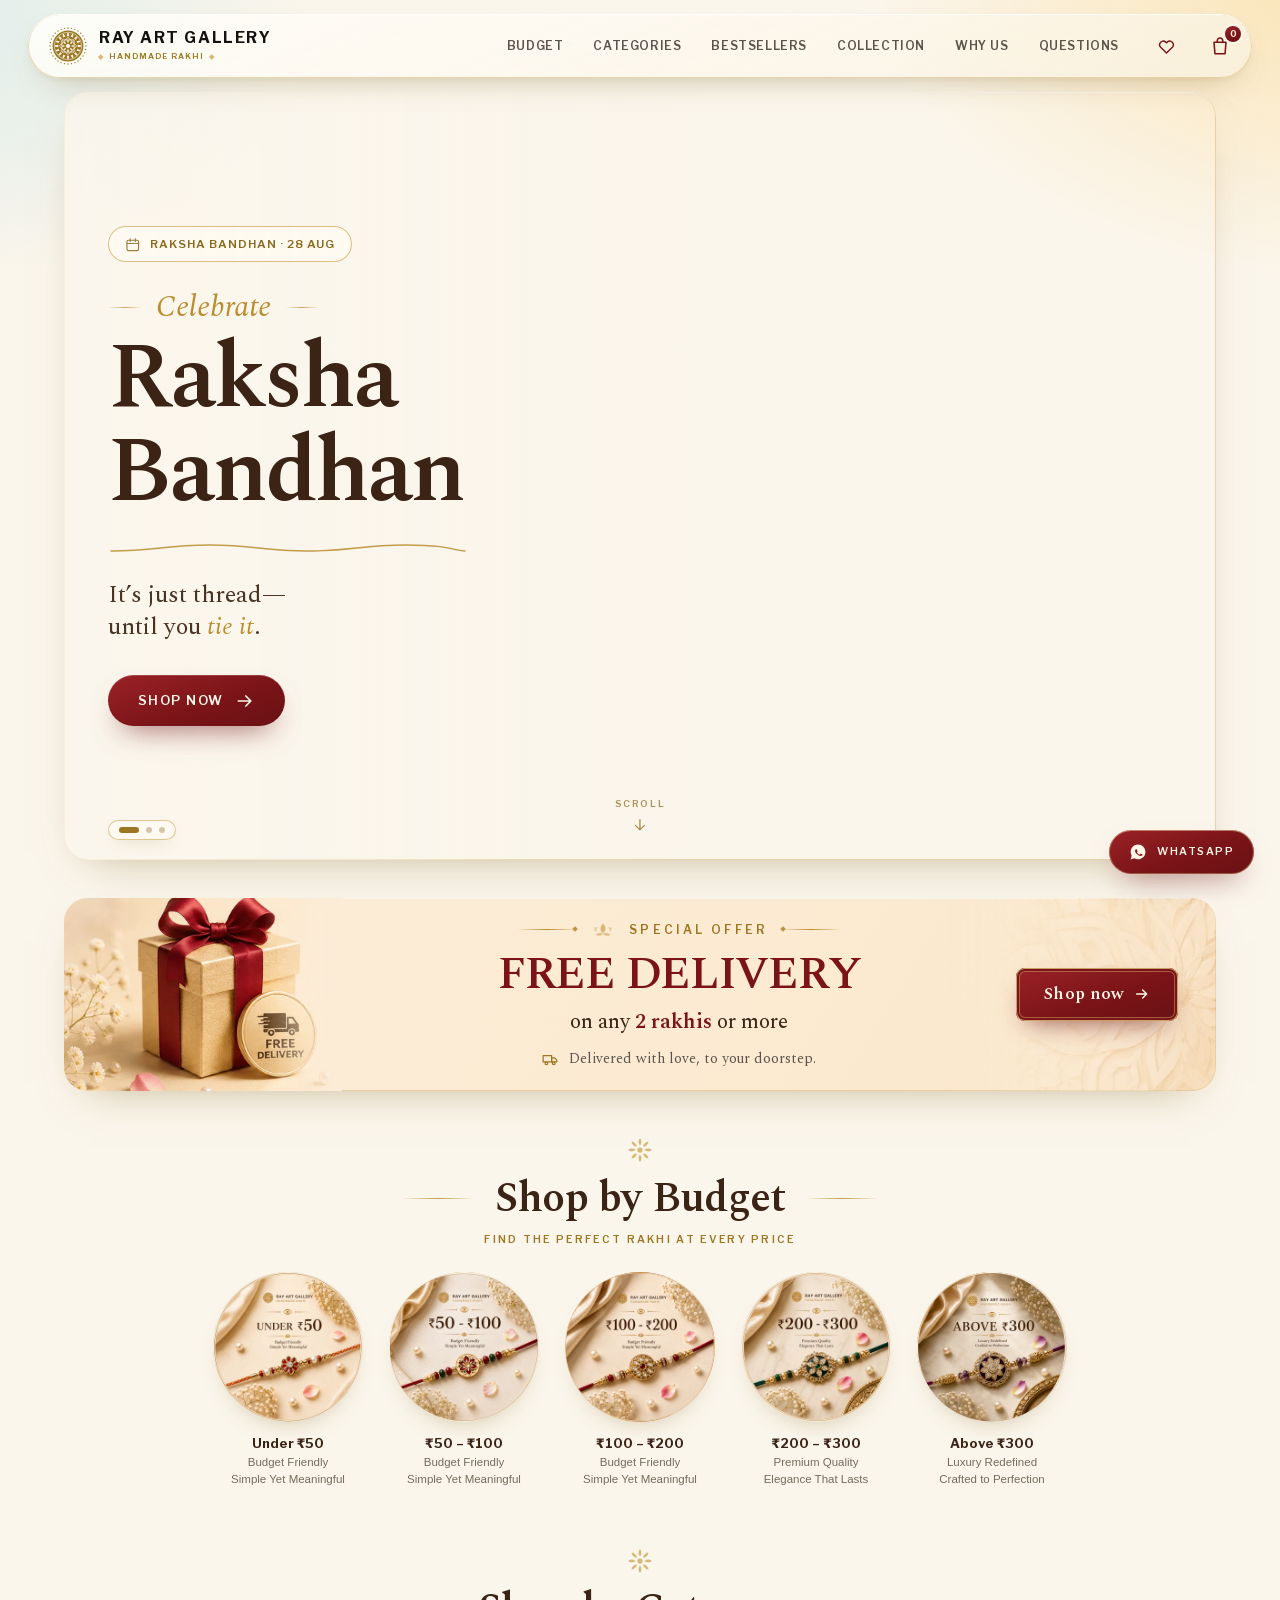
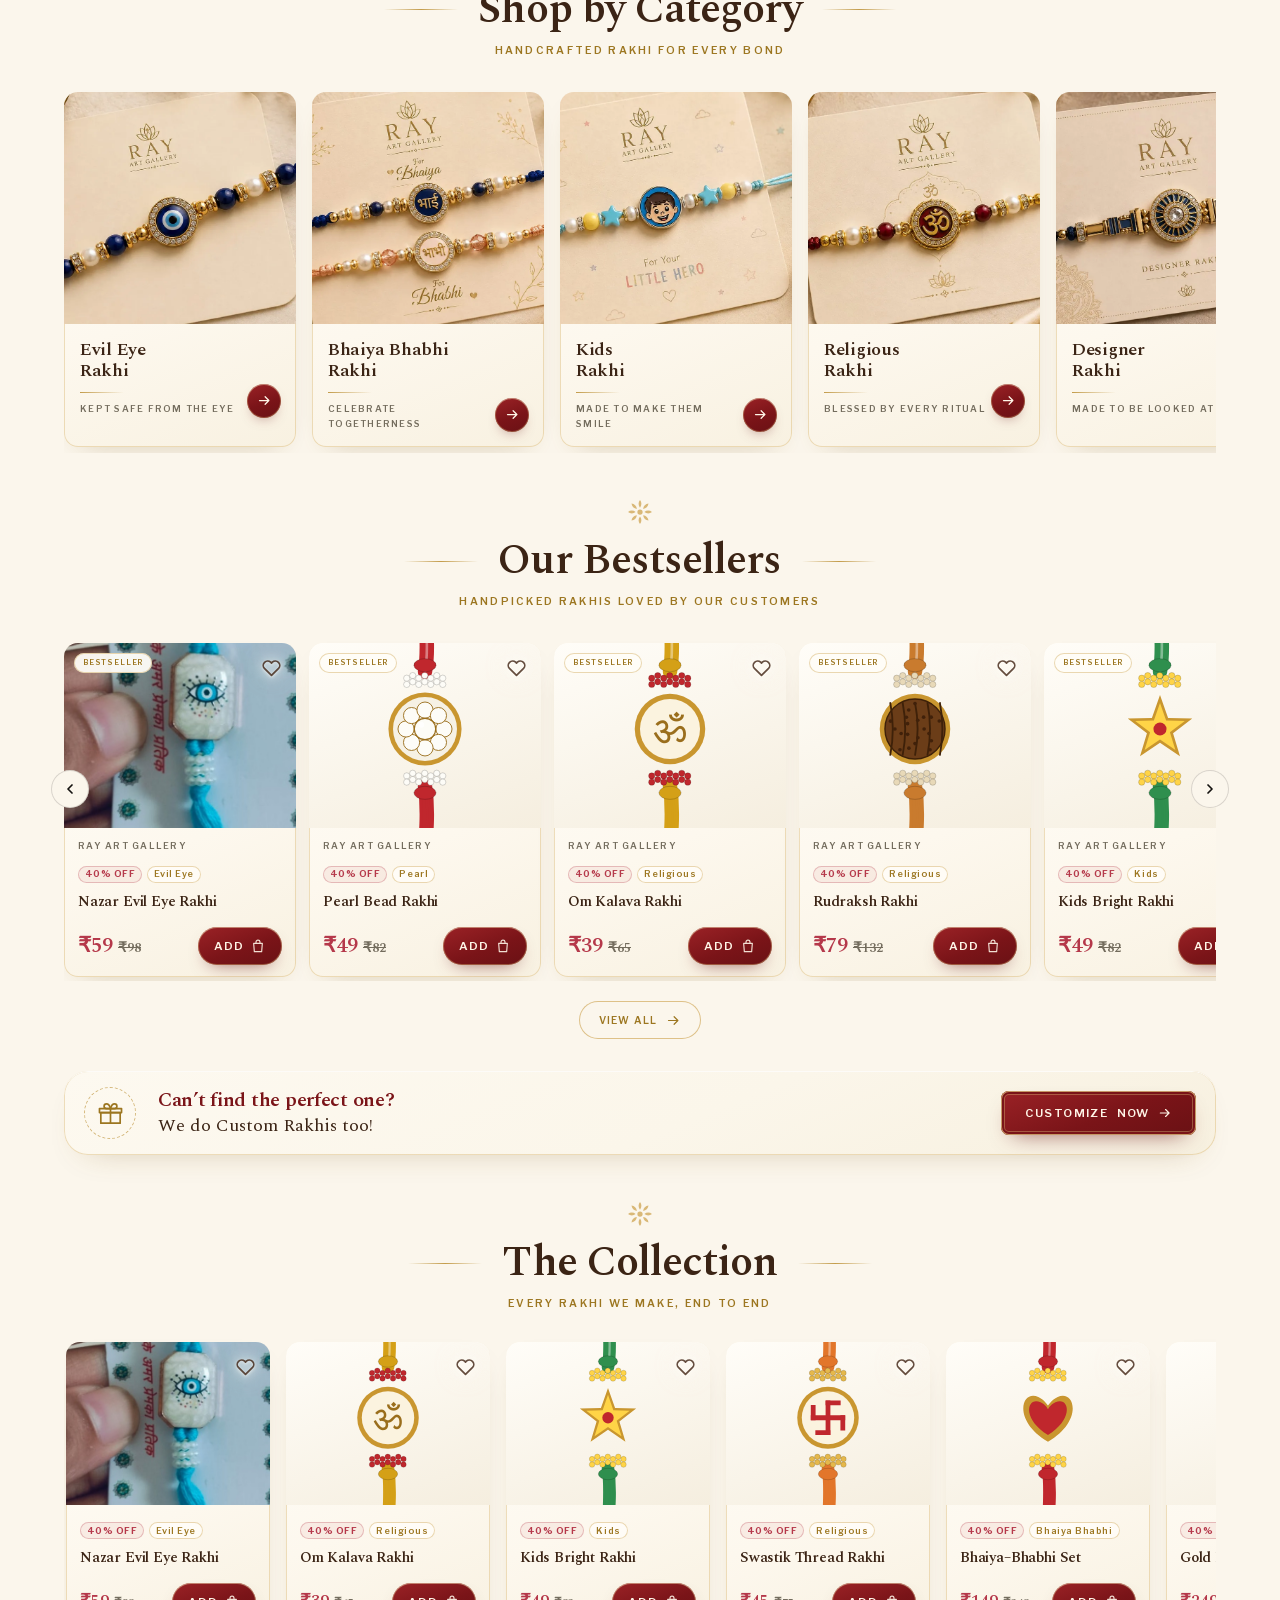
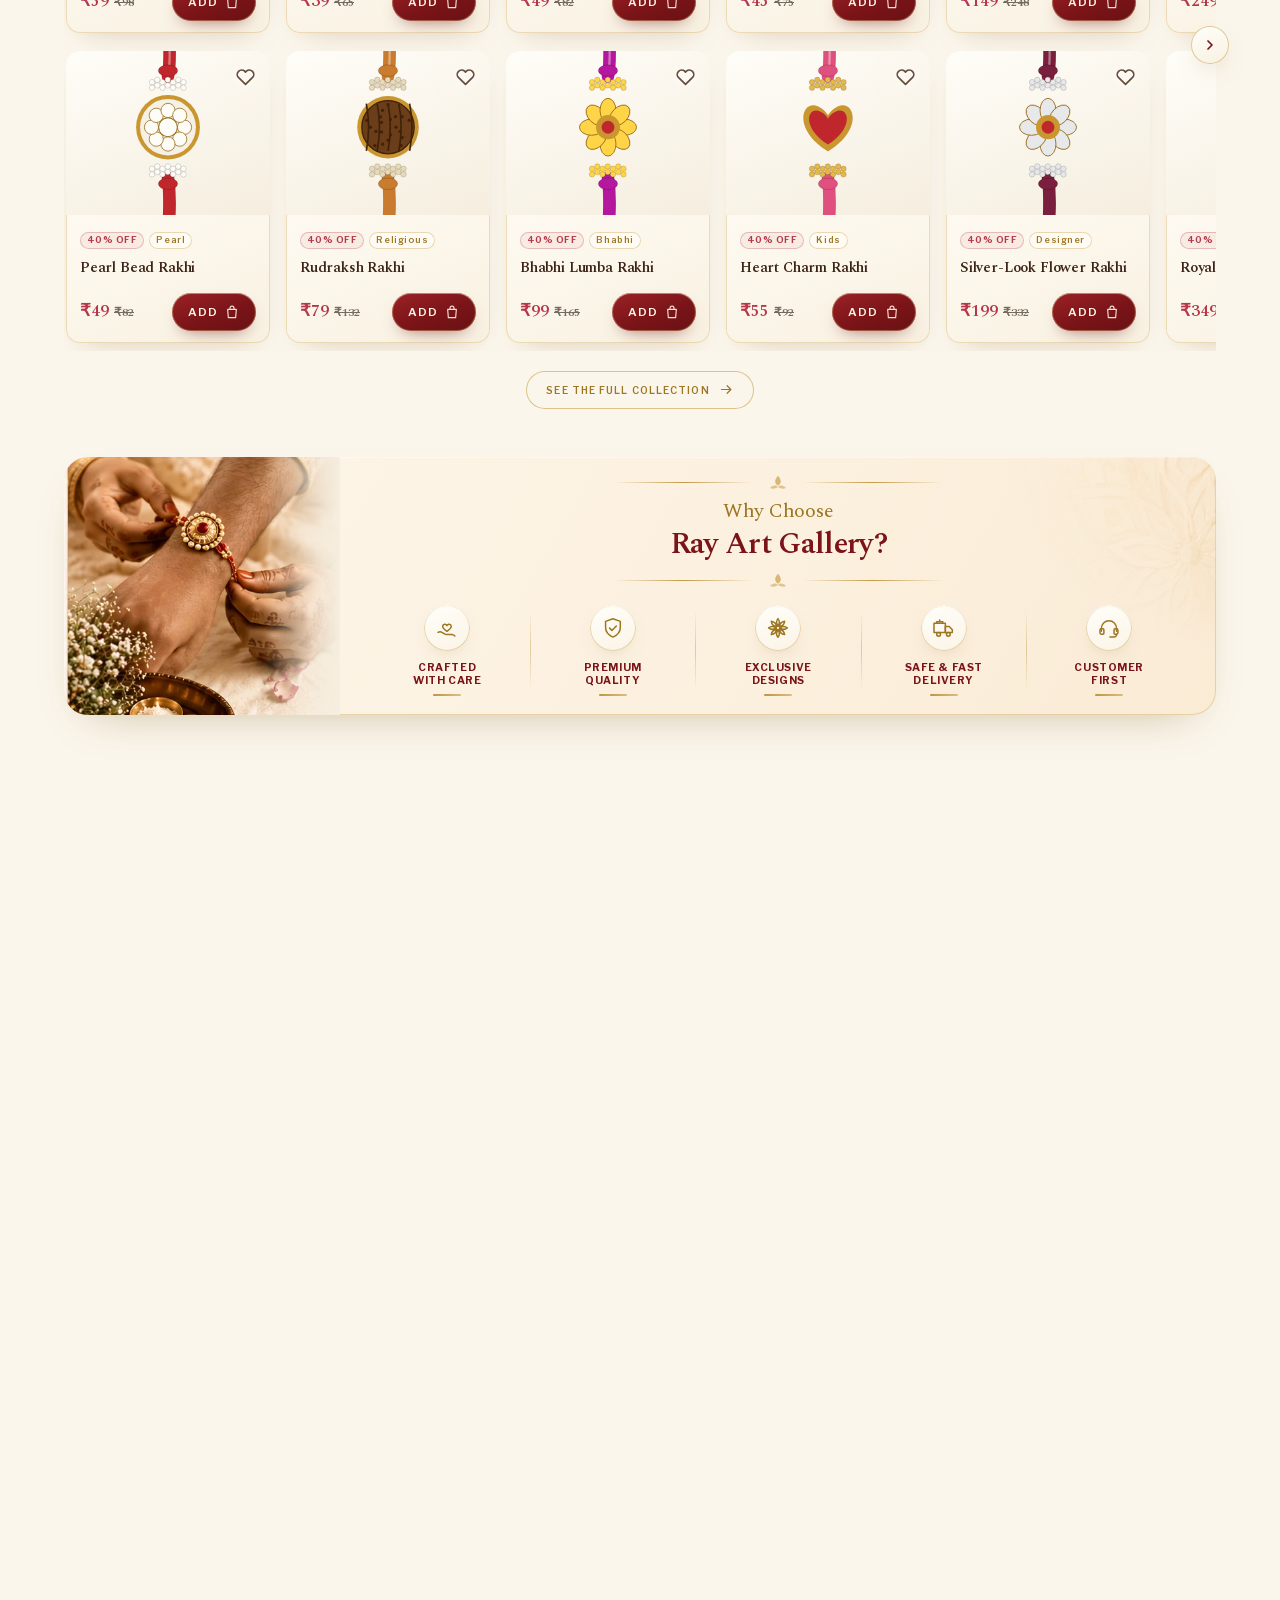
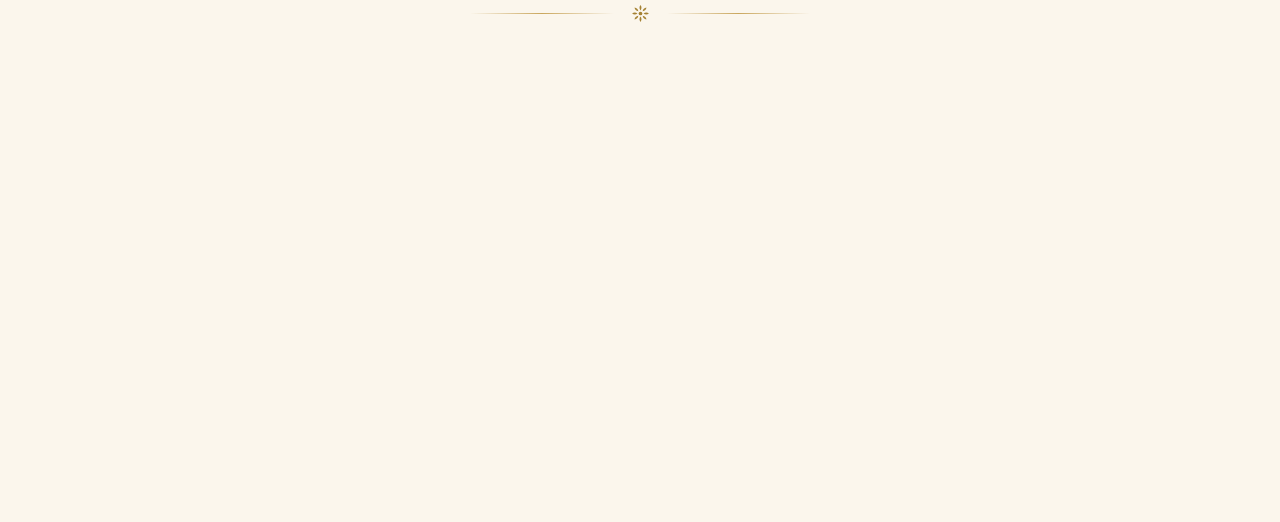
==== commit e69d0a61: "Every room in the shop is in the bar The header carried two of the six sections, so the way to Shop " ====
--- a/src/shop/index.html
+++ b/src/shop/index.html
@@ -89,8 +89,21 @@
         <span class="brand-s">Handmade Rakhi</span>
       </span>
     </a>
-    <nav class="nav-l">
+    <!-- ── every room in the shop, in the order the page lays them out ──
+         The bar used to carry two of the six, so the way to Shop by Budget
+         or to Why Us was to scroll until you met them. They are all here
+         now, reading down the page from left to right.
+
+         Four of them are marked nav-more: on a 1000px window there is room
+         for the wordmark, three glyphs and two words, and six words in that
+         space is a bar with no air in it. Those four arrive at 1120px, which
+         is where the row still has a gap at both ends of it. -->
+    <nav class="nav-l" aria-label="Sections">
+      <a href="#budget" class="nav-more">Budget</a>
+      <a href="#categories" class="nav-more">Categories</a>
+      <a href="#best" class="nav-more">Bestsellers</a>
       <a href="#collection">Collection</a>
+      <a href="#why" class="nav-more">Why us</a>
       <a href="#faq">Questions</a>
     </nav>
     <!-- Saved rakhis. It sits where the account button used to, and it is
@@ -1271,8 +1284,14 @@
 <div class="modal" id="navModal" role="dialog" aria-modal="true" aria-labelledby="nvT">
   <div class="sheet glass">
     <div class="sh-h"><h2 id="nvT">Menu</h2><button class="x" id="navClose" aria-label="Close">✕</button></div>
+    <!-- the same six the bar carries, in the same order: a phone should not
+         be offered a smaller shop than a desktop -->
     <nav class="nav-sheet" id="navSheet">
+      <a href="#budget"><b>Budget</b><span>What you can spend</span></a>
+      <a href="#categories"><b>Categories</b><span>Who it is for</span></a>
+      <a href="#best"><b>Bestsellers</b><span>What people buy most</span></a>
       <a href="#collection"><b>Collection</b><span>Every rakhi we make</span></a>
+      <a href="#why"><b>Why us</b><span>How these are made</span></a>
       <a href="#faq"><b>Questions</b><span>Delivery, payment, sizes</span></a>
     </nav>
     <!-- filled in by the account code: sign in / create account when signed
--- a/src/shared/styles/00-tokens.css
+++ b/src/shared/styles/00-tokens.css
@@ -65,8 +65,12 @@
 button,a,summary,label,.chip,.sortmenu li{touch-action:manipulation}
 /* while a sheet is open the page behind must not scroll */
 body.locked{overflow:hidden; position:fixed; inset:0 0 auto 0; width:100%}
-/* anything with an id is a scroll target — clear the sticky header */
-section[id]{scroll-margin-top:86px}
+/* Clearing the sticky header is scroll-padding-top's job, above, and it does
+   it for every scroll target rather than for sections alone. This rule was a
+   second answer to the same question, and the browser adds them: a section
+   jumped to from the bar landed 182px down — 96 of scrollport padding plus 86
+   of its own margin — which reads as the heading having been overshot.
+   Now the sections do not carry one. */
 img{max-width:100%; display:block}
 a{color:inherit; text-decoration:none}
 ::selection{background:var(--ink); color:var(--bg)}
--- a/src/shop/styles/04-nav.css
+++ b/src/shop/styles/04-nav.css
@@ -84,12 +84,20 @@
   content:""; width:3.5px; height:3.5px; flex:none;
   transform:rotate(45deg); background:var(--tan);
 }
-.nav-l{display:none; gap:4px; z-index:2}
+.nav-l{display:none; gap:2px; z-index:2}
 @media (min-width:1000px){.nav-l{display:flex}}
+/* ── the four that need room ──
+   Six words, a wordmark and three glyphs do not fit a 1000px window without
+   the bar closing up. Collection and Questions are the two that were always
+   here; the rest arrive at the width that can hold them. */
+.nav-more{display:none}
+@media (min-width:1120px){.nav-more{display:block}}
 .nav-l a{
-  font-size:12px; font-weight:600; letter-spacing:.7px; text-transform:uppercase;
-  color:var(--ink-soft); padding:9px 13px; border-radius:var(--r-full); transition:color .25s, background .25s;
-}
+  font-size:11.5px; font-weight:600; letter-spacing:.6px; text-transform:uppercase;
+  color:var(--ink-soft); padding:9px 11px; border-radius:var(--r-full);
+  white-space:nowrap; transition:color .25s, background .25s;
+}
+@media (min-width:1240px){.nav-l{gap:4px} .nav-l a{font-size:12px; padding:9px 13px}}
 .nav-l a:hover{color:var(--ink); background:rgba(185,140,46,.10)}
 /* ── the bag and the heart ──
    The header used to carry a red capsule reading CART with a cream count in
--- a/src/shop/styles/05-hero.css
+++ b/src/shop/styles/05-hero.css
@@ -55,6 +55,49 @@
     min-height:max(600px, calc(100vh - 104px));
     align-items:center; padding-top:0;
   }
+}
+
+/* ── on a full screen, a panel rather than a bleed ──
+   Every other thing on this page stops at the same gutter: the header's
+   wordmark, the shelves, the offer strip, the collection. The hero alone ran
+   from window edge to window edge, so the first thing somebody saw was the
+   one thing on the site not standing in its column — and the photograph's
+   own card stock met the page's cream as a hairline the whole way across.
+
+   It is the offer strip's frame, because that panel is the page's answer to
+   "a picture with words on it": the same 24px corner, the same gold
+   hairline, the same warm shadow underneath. The picture inside is already
+   clipped by overflow:hidden, so rounding the section rounds the photograph
+   with it.
+
+   Phones keep the bleed. A 24px inset on a 390px screen costs a tenth of the
+   picture to say something the eye can already see, and the words in front
+   have nowhere else to go. */
+@media (min-width:940px){
+  .hero{
+    /* the gutter is a margin rather than padding: it has to fall outside the
+       frame, where .wrap's own gutter falls */
+    width:calc(100% - 2 * clamp(18px,4vw,44px));
+    /* .wrap's content box, not .wrap itself: 1240 less the gutter at each
+       end, which is exactly where the offer strip's panel and every card on
+       the page begin. Matching .wrap's outer 1240 instead would have put the
+       hero's frame a gutter wider than every panel under it. */
+    max-width:calc(1240px - 2 * clamp(18px,4vw,44px));
+    margin:clamp(6px,1.2vw,14px) auto 0;
+    border-radius:var(--r-xl);
+    box-shadow:
+      inset 0 1px 0 rgba(255,255,255,.8),
+      inset 0 0 0 1px rgba(217,184,119,.55),
+      0 18px 44px -26px rgba(120,88,22,.5);
+    /* the frame's own bottom edge is now what the window has to make room
+       for, so the hint of the next section below it survives */
+    min-height:max(560px, calc(100vh - 132px));
+  }
+  /* The fade at the foot existed to hide the seam where the photograph's
+     cream met the page's. There is no seam to hide inside a frame — the
+     edge is drawn now — and a gradient stopping short of a rounded corner
+     is a band across the bottom of the picture. */
+  .hero::after{display:none}
 }
 
 /* The photograph's own card stock and the page's cream are not the same
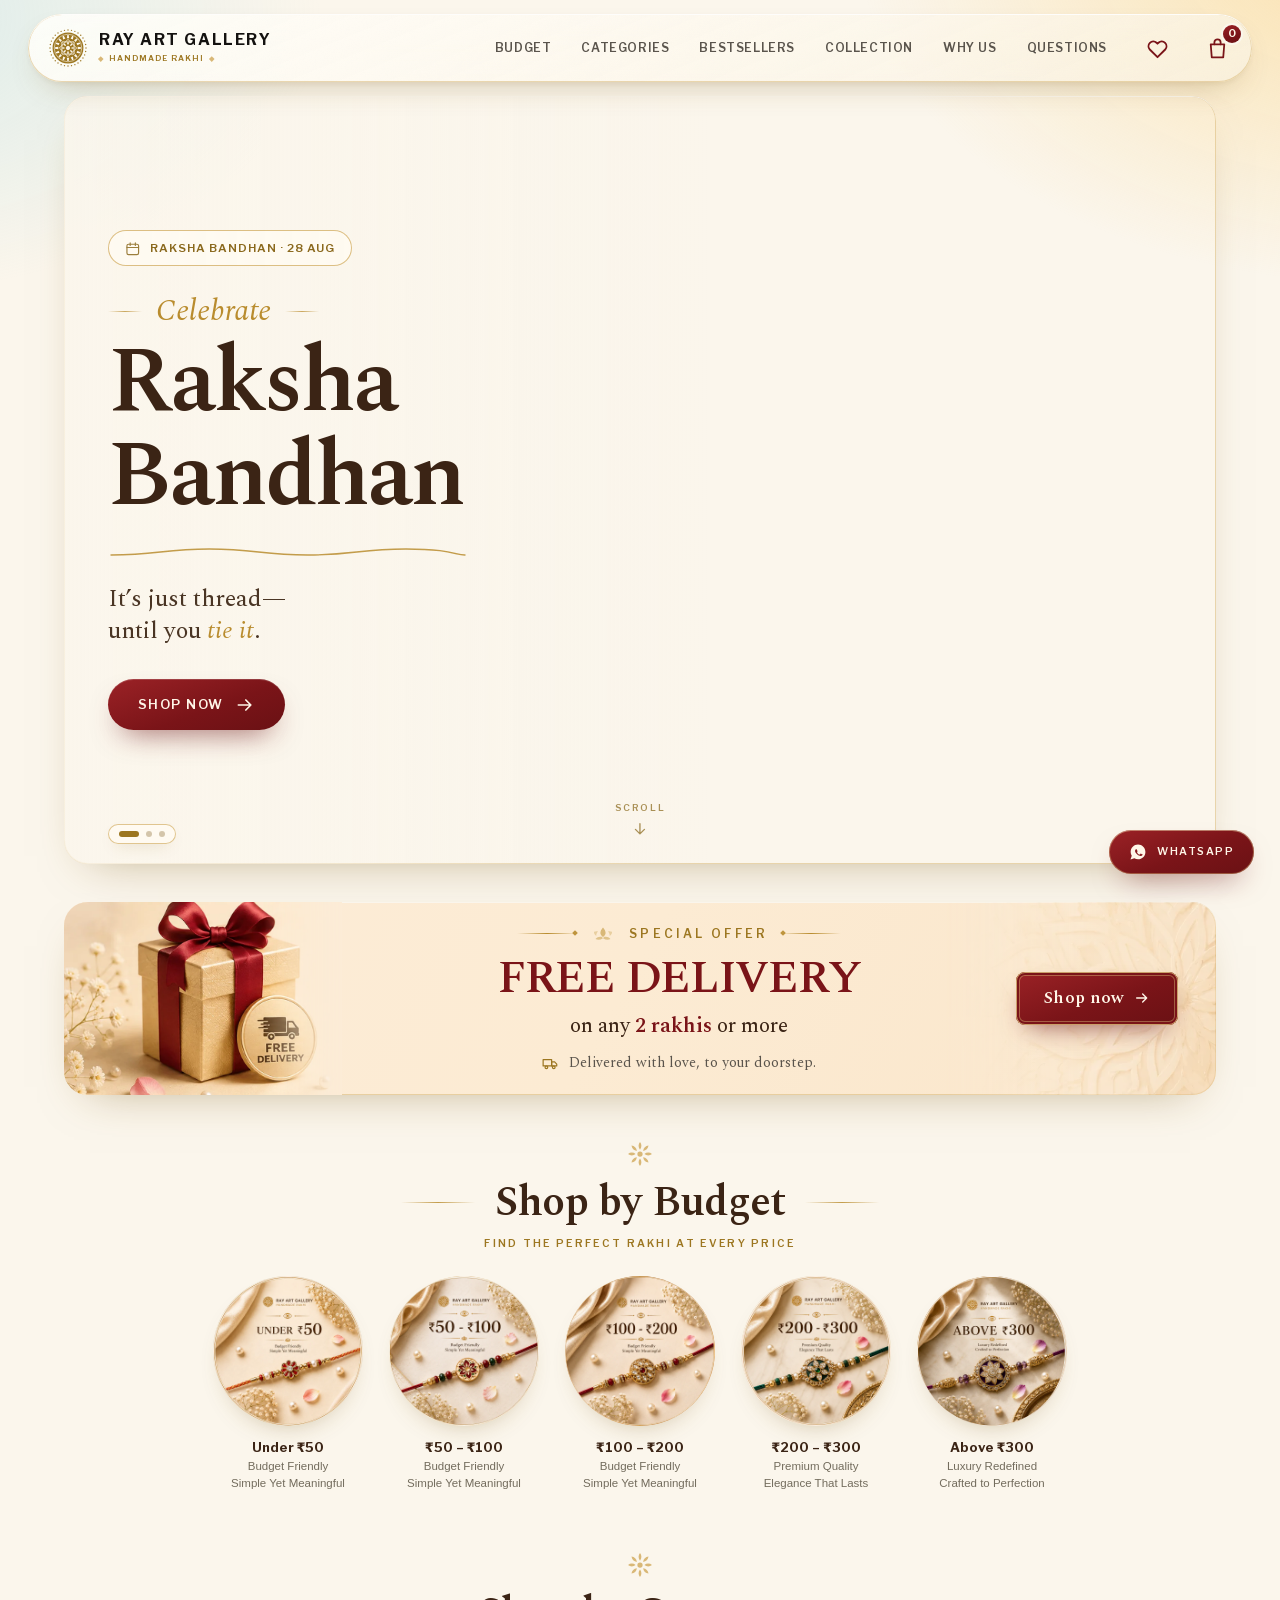
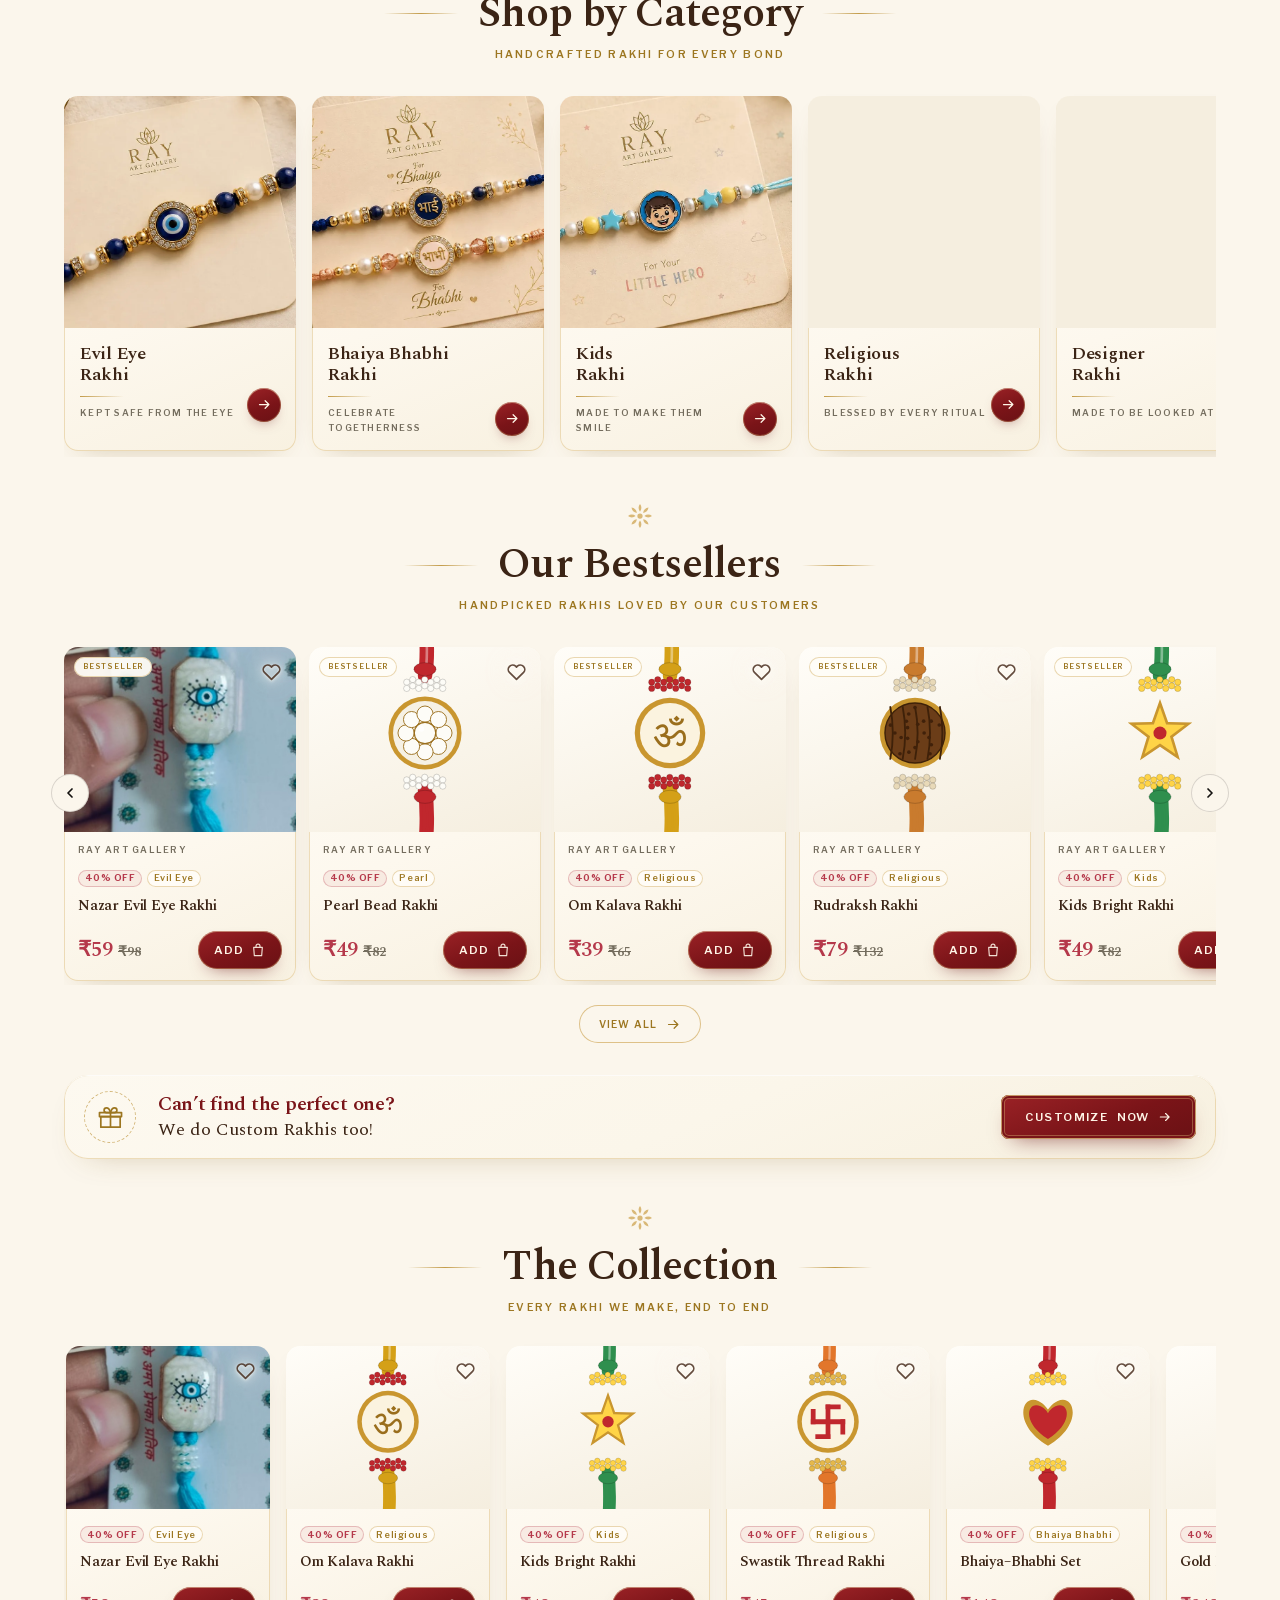
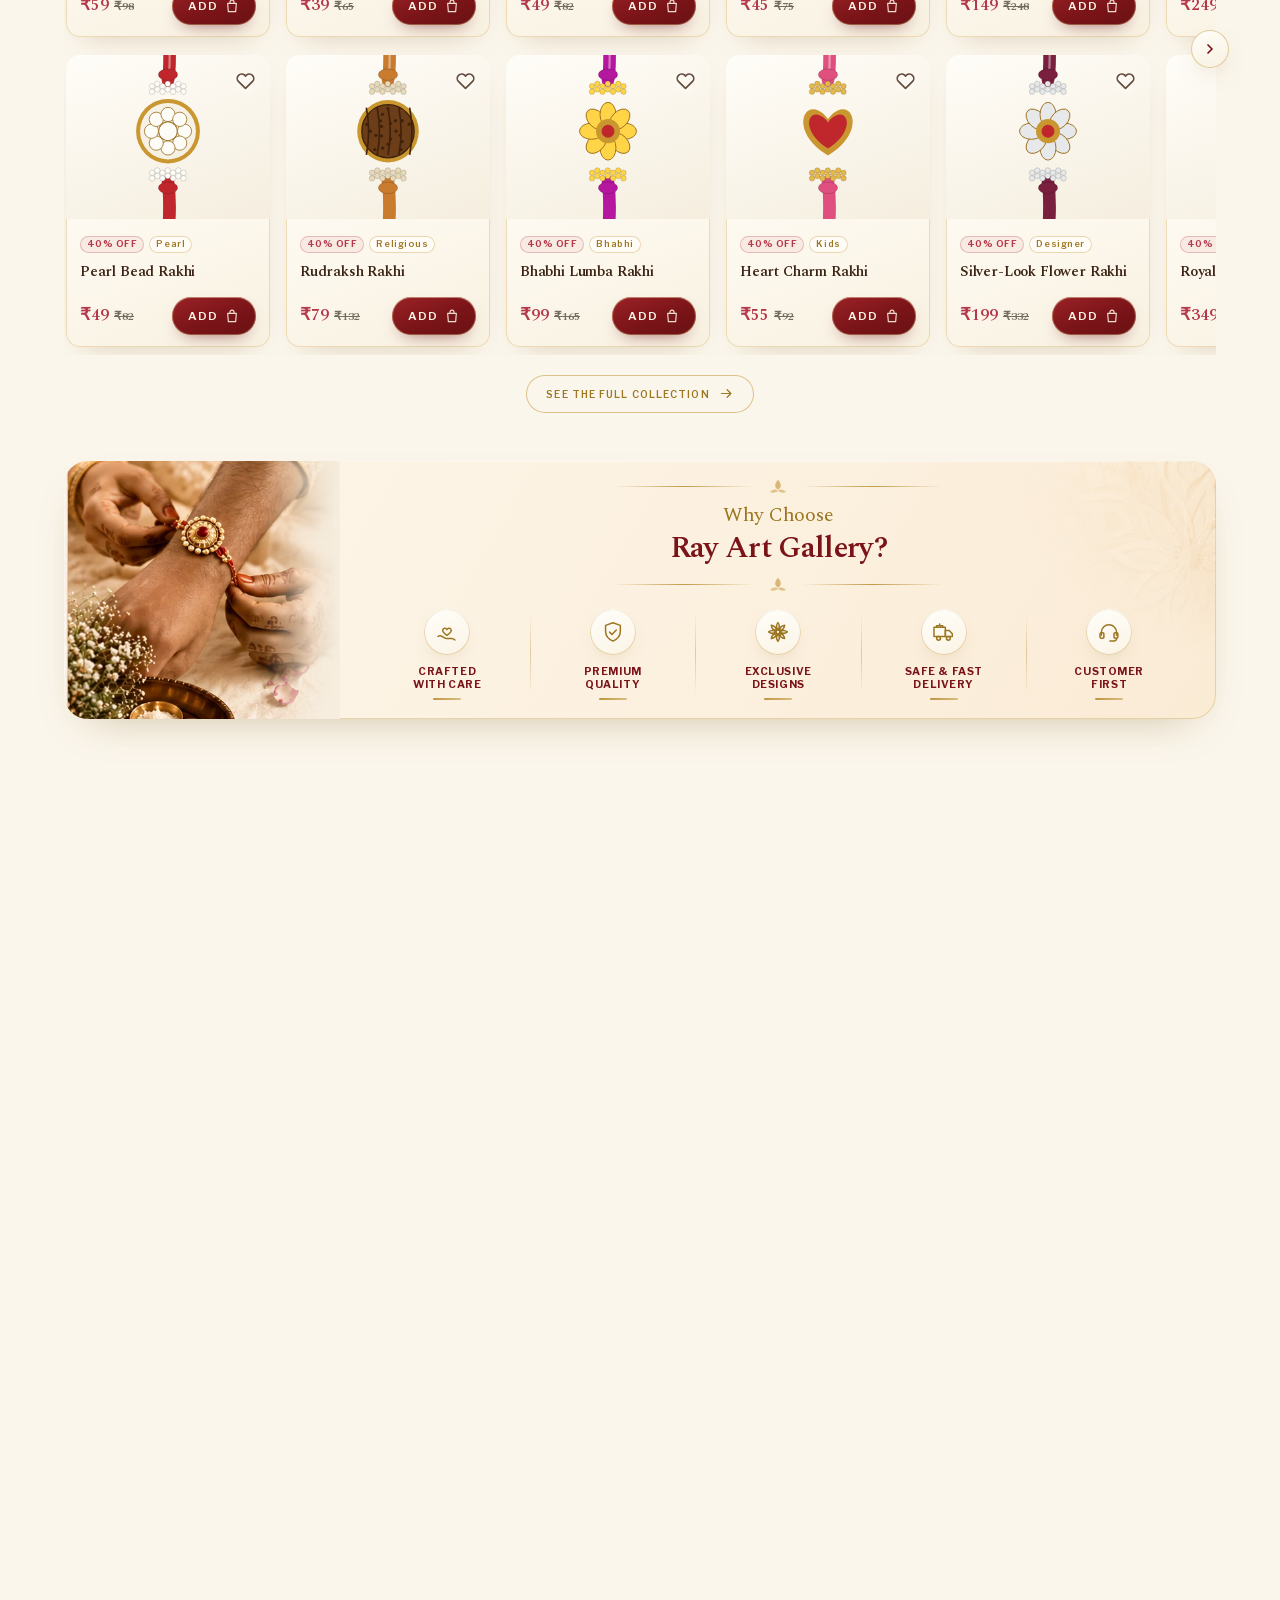
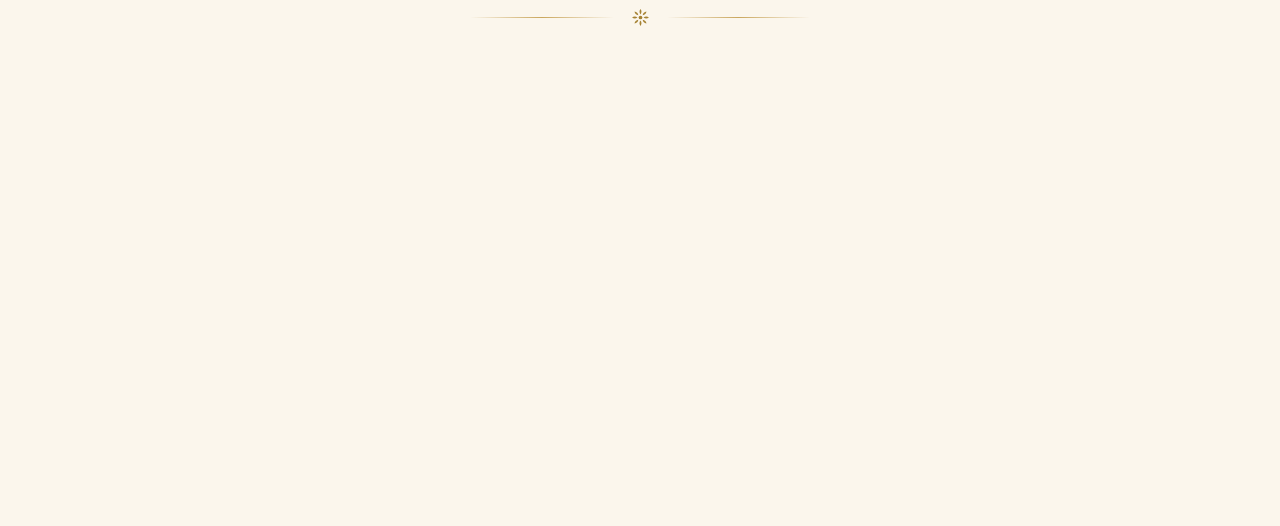
==== commit ec1df95a: "The bill, the account and an order join the rest of the shop These three were the last screens still" ====
--- a/src/shop/index.html
+++ b/src/shop/index.html
@@ -943,12 +943,29 @@
 
 <!-- one order, its own page: the account list recognises, this explains -->
 <section class="op" id="op" aria-label="Your order" aria-hidden="true">
-  <div class="op-bar">
+  <!-- the bar the collection, the wishlist and a rakhi's own page wear: this
+       is a page over the shop like those, and the wordmark says whose order
+       it is on a screen somebody may have arrived at from an email -->
+  <div class="ap-bar op-bar">
     <button class="pv-back" id="opBack" aria-label="Back to your orders">
       <svg width="17" height="17" viewBox="0 0 24 24" fill="none" stroke="currentColor"
            stroke-width="2.4" stroke-linecap="round" stroke-linejoin="round" aria-hidden="true"><path d="M15 6l-6 6 6 6"/></svg>
     </button>
-    <span class="pv-crumb">Your order</span>
+
+    <a class="brand ap-brand" href="#top" id="opHome">
+      <i class="brand-mk-slot" aria-hidden="true"></i>
+      <span>
+        <span class="brand-n">Your order</span>
+        <span class="brand-s">Ray Art Gallery</span>
+      </span>
+    </a>
+
+    <button class="ap-cart" id="opCart" aria-label="Your cart">
+      <svg width="19" height="19" viewBox="0 0 24 24" fill="none" stroke="currentColor"
+           stroke-width="1.7" stroke-linecap="round" stroke-linejoin="round" aria-hidden="true">
+        <path d="M5.5 8h13l-1 12.5h-11Z"/><path d="M9 8V6.2a3 3 0 0 1 6 0V8"/></svg>
+      <i class="cart-n" id="opCartN">0</i>
+    </button>
   </div>
   <div class="op-in" id="opIn"></div>
 </section>
@@ -1263,17 +1280,46 @@
 </section>
 
 <section class="pv" id="pv" aria-label="Rakhi details" aria-hidden="true">
-  <div class="pv-bar">
-    <button class="pv-back" id="pvBack" aria-label="Back to the collection">
+  <!-- The shop's own bar, the one the collection and the wishlist wear. This
+       view covers the page, so whatever the header carries has to be carried
+       here or the cart and the saved rakhis simply vanish while somebody is
+       looking at a rakhi. The chevron replaces the menu: there is one way
+       out of a view. -->
+  <div class="ap-bar pv-bar">
+    <button class="pv-back" id="pvBack" aria-label="Back">
       <svg width="17" height="17" viewBox="0 0 24 24" fill="none" stroke="currentColor"
            stroke-width="2.4" stroke-linecap="round" stroke-linejoin="round" aria-hidden="true"><path d="M15 6l-6 6 6 6"/></svg>
     </button>
-    <span class="pv-crumb" id="pvCrumb"></span>
-    <button class="pv-cart" id="pvCart" hidden>Cart <span class="cart-n" id="pvCartN">0</span></button>
-    <button class="pv-share" id="pvShare" aria-label="Share this rakhi">
-      <svg width="17" height="17" viewBox="0 0 24 24" fill="none" stroke="currentColor"
-           stroke-width="2" stroke-linecap="round" stroke-linejoin="round" aria-hidden="true">
-        <path d="M12 3v11M12 3l-4 4M12 3l4 4M5 14v5a2 2 0 002 2h10a2 2 0 002-2v-5"/></svg>
+
+    <a class="brand ap-brand" href="#top" id="pvHome">
+      <i class="brand-mk-slot" aria-hidden="true"></i>
+      <span>
+        <span class="brand-n">Ray Art Gallery</span>
+        <span class="brand-s">Handmade Rakhi</span>
+      </span>
+    </a>
+
+    <!-- Sending one rakhi to one customer on WhatsApp is how half of this
+         shop is sold, so it keeps a button of its own on the page that is
+         worth sending. -->
+    <button class="nav-me nav-like pv-share" id="pvShare" aria-label="Share this rakhi">
+      <svg width="19" height="19" viewBox="0 0 24 24" fill="none" stroke="currentColor"
+           stroke-width="1.8" stroke-linecap="round" stroke-linejoin="round" aria-hidden="true">
+        <circle cx="18" cy="5.5" r="2.6"/><circle cx="6" cy="12" r="2.6"/><circle cx="18" cy="18.5" r="2.6"/>
+        <path d="M8.3 10.7 15.7 6.8M8.3 13.3l7.4 3.9"/></svg>
+    </button>
+    <button class="nav-me nav-like" id="pvWish" aria-label="Saved rakhis">
+      <svg width="19" height="19" viewBox="0 0 24 24" fill="none" stroke="currentColor"
+           stroke-width="1.8" stroke-linecap="round" stroke-linejoin="round" aria-hidden="true">
+        <path d="M12 20.3 4.6 13a4.6 4.6 0 0 1 6.5-6.5l.9.9.9-.9A4.6 4.6 0 0 1 19.4 13Z"/>
+      </svg>
+      <i id="pvWishN" hidden>0</i>
+    </button>
+    <button class="ap-cart" id="pvCart" aria-label="Your cart">
+      <svg width="19" height="19" viewBox="0 0 24 24" fill="none" stroke="currentColor"
+           stroke-width="1.7" stroke-linecap="round" stroke-linejoin="round" aria-hidden="true">
+        <path d="M5.5 8h13l-1 12.5h-11Z"/><path d="M9 8V6.2a3 3 0 0 1 6 0V8"/></svg>
+      <i class="cart-n" id="pvCartN">0</i>
     </button>
   </div>
   <div class="pv-in" id="pvIn"></div>
@@ -1343,7 +1389,6 @@
 <script src="js/17-track.js"></script>
 <script src="js/18-backend.js"></script>
 <script src="js/19-account.js"></script>
-<script src="js/20-reviews.js"></script>
 <script src="js/21-coupon.js"></script>
 <script src="js/22-location.js"></script>
 <script src="js/23-shopstate.js"></script>
--- a/src/shop/styles/03-base.css
+++ b/src/shop/styles/03-base.css
@@ -76,15 +76,39 @@
 /* A phone has no hover, so the press itself has to be the feedback —
    a 1px nudge is too small to notice on a touchscreen. */
 .btn:active{transform:scale(.97)}
-.btn-dark{background:var(--ink); color:var(--bg); box-shadow:inset 0 0 0 1.5px var(--ink)}
-.btn-ghost{box-shadow:inset 0 0 0 1px var(--line-2); color:var(--ink-soft); background:rgba(255,255,255,.4)}
+/* ── the two buttons ──
+   The solid one spends money and the outlined one does not, and both are
+   made of what the rest of the shop is made of: the maroon capsule the card's
+   Add wears, and the raised ivory one with the gold hairline. They were black
+   and grey — the last two controls on the site still belonging to no
+   particular shop, and they turned up in every sheet. */
+.btn-dark{
+  background:linear-gradient(160deg,#9B2226 0%,#7A1418 56%,#6A1114 100%); color:#FFF6E8;
+  box-shadow:inset 0 1px 0 rgba(255,255,255,.22),
+             inset 0 0 0 1px rgba(217,184,119,.42),
+             0 10px 22px -12px rgba(106,17,20,.7);
+}
+.btn-ghost{
+  background:linear-gradient(158deg,#FFFEFA 0%,#F8F1E1 100%); color:#7A1418;
+  box-shadow:inset 0 1px 0 rgba(255,255,255,.9),
+             inset 0 0 0 1px rgba(217,184,119,.8);
+}
 /* Hover must not swap the two roles. The solid button stays solid and the
    outlined one stays outlined — otherwise a dark and a ghost button sitting
    together look like the same button. Gated on a real pointer, so a tap on
    a phone cannot leave a button stuck in its hover state. */
 @media (hover:hover){
-  .btn-dark:hover{background:#fff; color:var(--ink)}     /* fills white, keeps its ink outline */
-  .btn-ghost:hover{background:#fff; color:var(--ink); box-shadow:inset 0 0 0 1.5px var(--ink)}
+  .btn-dark:hover{
+    box-shadow:inset 0 1px 0 rgba(255,255,255,.3),
+               inset 0 0 0 1px rgba(217,184,119,.6),
+               0 16px 30px -14px rgba(106,17,20,.85);
+  }
+  .btn-ghost:hover{
+    color:#6A1114;
+    box-shadow:inset 0 1px 0 rgba(255,255,255,.95),
+               inset 0 0 0 1.4px rgba(185,140,46,1),
+               0 12px 26px -16px rgba(120,88,22,.5);
+  }
 }
 .btn-full{width:100%}
 .btn .wa{color:var(--wa); flex:none}
--- a/src/shop/styles/04-nav.css
+++ b/src/shop/styles/04-nav.css
@@ -109,7 +109,11 @@
 .cart-btn,
 .nav-me.nav-like{
   position:relative; z-index:2; flex:none;
-  display:inline-grid; place-items:center; width:40px; height:40px;
+  /* ── the size of the three glyphs ──
+     A drawing with no disc behind it needs to be bigger than a drawing with
+     one: the disc used to be half the target, and taking it away left three
+     small marks in a bar whose wordmark is 38px tall. */
+  display:inline-grid; place-items:center; width:46px; height:46px;
   min-height:0; padding:0;
   border:0; border-radius:12px; cursor:pointer;
   background:none; box-shadow:none;
@@ -131,7 +135,7 @@
    filled circle — that is not decoration, it is the one thing on the header
    that says whose basket this is, and a photograph belongs in a circle. */
 .nav-me:not(.nav-like):not(.in):not(.has-pic){
-  width:40px; height:40px; border-radius:12px;
+  width:46px; height:46px; border-radius:12px;
   background:none; box-shadow:none; color:#7A1418;
 }
 @media (hover:hover){
@@ -148,13 +152,14 @@
   display:grid; place-items:center; line-height:1;
 }
 /* the count on the corner of a glyph, which is what the header wears now */
+.cart-btn svg,.nav-me svg{width:25px; height:25px}
 .cart-btn .cart-n,
 .nav-me.nav-like i{
   position:absolute; top:0; right:-1px;
-  min-width:16px; height:16px; padding:0 4px; border-radius:var(--r-full);
+  min-width:18px; height:18px; padding:0 5px; border-radius:var(--r-full);
   background:linear-gradient(160deg,#9B2226 0%,#7A1418 60%,#6A1114 100%);
   color:#FFF6E8;
-  font-family:var(--head); font-size:9.5px; font-style:normal; font-weight:700;
+  font-family:var(--head); font-size:10.5px; font-style:normal; font-weight:700;
   display:grid; place-items:center; line-height:1;
   box-shadow:0 0 0 2px var(--bg);
 }
@@ -180,7 +185,7 @@
 /* the one circle shrinks with the wordmark beside it */
 @media (max-width:360px){
   .brand-n{font-size:12px; letter-spacing:.05em}
-  .nav-me{width:38px; height:38px}
+  .nav-me{width:42px; height:42px}
   .nav-in{gap:7px; padding:7px 8px 7px 11px}
 }
 
--- a/src/shop/styles/06-rail.css
+++ b/src/shop/styles/06-rail.css
@@ -164,13 +164,14 @@
    what stops those two reading as one block of text set in
    two sizes.
 
-   The list of four is every place in the shop a rakhi is drawn:
+   The list of five is every place in the shop a rakhi is drawn:
    the bestseller rail, the collection shelf on the home page,
-   the full collection, and the wishlist. It is one card, and a
-   new surface joins the list rather than writing a card of its
-   own — the same rakhi in two shapes reads as two offers.
+   the full collection, the wishlist, and "you may also like" on
+   a rakhi's own page. It is one card, and a new surface joins
+   the list rather than writing a card of its own — the same
+   rakhi in two shapes reads as two offers.
    ══════════════════════════════════════════════════════════ */
-:is(.best,.drift,.ap,.wl) .rc{
+:is(.best,.drift,.ap,.wl,.pv) .rc{
   width:min(62%,222px);
   padding:0; overflow:hidden; border:0; border-radius:14px;
   background:linear-gradient(158deg,#FFFEFA 0%,#FDF8EE 58%,#F8F1E1 100%);
@@ -180,9 +181,9 @@
     0 12px 28px -18px rgba(120,88,22,.36);
   transition:transform .5s var(--ease), box-shadow .5s var(--ease);
 }
-@media (min-width:640px){:is(.best,.drift,.ap,.wl) .rc{width:min(40%,232px)}}
+@media (min-width:640px){:is(.best,.drift,.ap,.wl,.pv) .rc{width:min(40%,232px)}}
 @media (hover:hover){
-  :is(.best,.drift,.ap,.wl) .rc:hover{
+  :is(.best,.drift,.ap,.wl,.pv) .rc:hover{
     transform:translateY(-3px);
     box-shadow:
       inset 0 1px 0 rgba(255,255,255,.95),
@@ -196,17 +197,17 @@
    shop, the name, the tags and the price — so the picture gives back the
    height the extra lines take, and the two cards end up the same size on
    the page. */
-:is(.best,.drift,.ap,.wl) .rc-shot{
+:is(.best,.drift,.ap,.wl,.pv) .rc-shot{
   border-radius:0; box-shadow:none; aspect-ratio:5/4;
   background:linear-gradient(160deg,#FFFDF8,#F5EEDF);
 }
-:is(.best,.drift,.ap,.wl) .rc-shot img{object-position:center}
-@media (hover:hover){:is(.best,.drift,.ap,.wl) .rc:hover .rc-shot img{transform:scale(1.05)}}
-:is(.best,.drift,.ap,.wl) .rc-shot img{transition:transform .8s var(--ease)}
+:is(.best,.drift,.ap,.wl,.pv) .rc-shot img{object-position:center}
+@media (hover:hover){:is(.best,.drift,.ap,.wl,.pv) .rc:hover .rc-shot img{transform:scale(1.05)}}
+:is(.best,.drift,.ap,.wl,.pv) .rc-shot img{transition:transform .8s var(--ease)}
 
 /* Says which of the twelve you are looking at, in the page's own ivory and
    gold rather than a shouted colour of its own. */
-:is(.best,.drift,.ap,.wl) .rc-tag{
+:is(.best,.drift,.ap,.wl,.pv) .rc-tag{
   top:10px; left:10px; font-size:7.5px; letter-spacing:.11em; padding:4px 9px;
   background:rgba(255,253,248,.94); color:var(--tan-deep);
   box-shadow:inset 0 0 0 1px rgba(217,184,119,.55);
@@ -220,8 +221,8 @@
    simply followed the name, one card's price would sit where the next
    card's rule does. Anchored to the bottom, every price in the row is on
    the same line and the slack falls where nothing is written. */
-:is(.best,.drift,.ap,.wl) .rc{display:flex; flex-direction:column}
-:is(.best,.drift,.ap,.wl) .rc-b{
+:is(.best,.drift,.ap,.wl,.pv) .rc{display:flex; flex-direction:column}
+:is(.best,.drift,.ap,.wl,.pv) .rc-b{
   position:relative; display:flex; flex-direction:column; flex:1; margin:0;
   /* The base .rc-b centres its children — it is a row there, and centring
      is what puts a price and a button on the same line. Here it is a
@@ -231,7 +232,7 @@
   align-items:stretch; text-align:left;
   padding:clamp(9px,1.8vw,11px) clamp(10px,2.2vw,14px) clamp(9px,1.8vw,12px);
 }
-:is(.best,.drift,.ap,.wl) .rc-brand{
+:is(.best,.drift,.ap,.wl,.pv) .rc-brand{
   display:block; text-align:left; font-family:var(--head); font-weight:600;
   font-size:clamp(7.5px,1.8vw,9px); letter-spacing:.14em; text-transform:uppercase;
   color:var(--ink-faint);
@@ -243,7 +244,7 @@
 
    Smaller than it was: the block under a photograph is a label, not a
    headline, and at 16px it was setting the height of every card in the shop. */
-:is(.best,.drift,.ap,.wl) .rc-n{
+:is(.best,.drift,.ap,.wl,.pv) .rc-n{
   font-family:var(--display); font-weight:600;
   font-size:clamp(12.5px,3vw,14.5px); letter-spacing:-.012em; line-height:1.25;
   color:#3B2415; margin:clamp(3px,.7vw,4px) 0 0;
@@ -258,7 +259,7 @@
    gone. It was a divider inside a box that is already divided — by the edge
    of the photograph above it — and it cost the card a line it now spends on
    the saving instead. */
-:is(.best,.drift,.ap,.wl) .rc-rule{display:none}
+:is(.best,.drift,.ap,.wl,.pv) .rc-rule{display:none}
 /* ── the label row ──
    The percentage saved and, on the collection grid, what the rakhi is: one
    row, above the name, the way the reference shop sets it. One row, always —
@@ -269,14 +270,14 @@
    Nothing is held open for a card with neither: barely a rakhi in the shop
    carries a tag, and a reserved row would be an empty band above eleven names
    for the sake of the twelfth. */
-:is(.best,.drift,.ap,.wl) .tags{
+:is(.best,.drift,.ap,.wl,.pv) .tags{
   margin-top:clamp(4px,.9vw,6px);
   flex-wrap:nowrap; overflow:hidden;
 }
 /* Long labels are trimmed with an ellipsis rather than sliced by the card's
    edge: "Bhaiya Bhab" reads as a bug, "Bhaiya…" reads as a label that did not
    fit. The first chip gives way before the second, so both stay legible. */
-:is(.best,.drift,.ap,.wl) .tag{
+:is(.best,.drift,.ap,.wl,.pv) .tag{
   flex:0 1 auto; min-width:0; padding:2.5px 7px;
   display:block; max-width:100%;
   font-size:clamp(7.5px,1.8vw,9px);
@@ -286,7 +287,7 @@
    not need to be a loud one: the shop's own red on a wash of it, at the size
    of the label beside it rather than a shout over it. It never gives way to a
    category chip — the chip is trimmed first. */
-:is(.best,.drift,.ap,.wl) .tag-off{
+:is(.best,.drift,.ap,.wl,.pv) .tag-off{
   flex:none; font-weight:700; letter-spacing:.055em;
   color:var(--rose); background:rgba(181,56,74,.07);
   box-shadow:inset 0 0 0 1px rgba(181,56,74,.28);
@@ -300,11 +301,11 @@
    card whether the rakhi was discounted or not — a band of empty ivory under
    every number in the shop. Beside each other they cost nothing, and they
    leave the label row above free for the labels. */
-:is(.best,.drift,.ap,.wl) .rc-prices{
+:is(.best,.drift,.ap,.wl,.pv) .rc-prices{
   display:flex; align-items:baseline; gap:clamp(2px,.9vw,5px);
   flex:0 1 auto; min-width:0;
 }
-:is(.best,.drift,.ap,.wl) .rc-p{
+:is(.best,.drift,.ap,.wl,.pv) .rc-p{
   font-family:var(--display); font-weight:700; flex:none;
   font-size:clamp(14px,3.4vw,16.5px); line-height:1.1; margin:0;
   /* the shop's red, as the reference sets it: the price is the one thing on
@@ -316,7 +317,7 @@
    like it — a sans-serif ₹98 beside a serif ₹59 read as two different facts
    rather than one before-and-after. Quiet, in the faint ink, struck through:
    it is there to be compared against, not read. */
-:is(.best,.drift,.ap,.wl) .rc-mrp{
+:is(.best,.drift,.ap,.wl,.pv) .rc-mrp{
   flex:none;
   font-family:var(--display); font-weight:600; white-space:nowrap;
   font-size:clamp(9.5px,2.4vw,11.5px); line-height:1.1;
@@ -330,7 +331,7 @@
 .best .rc-p{font-size:clamp(17px,4.4vw,21px)}
 .best .rc-mrp{font-size:clamp(11px,2.9vw,13.5px)}
 /* Only drawn when somebody has actually left one. */
-:is(.best,.drift,.ap,.wl) .rc-r{
+:is(.best,.drift,.ap,.wl,.pv) .rc-r{
   display:flex; align-items:center; gap:5px; margin-top:clamp(5px,1vw,7px);
   font-family:var(--head); font-size:clamp(9px,2.1vw,10.5px); color:var(--ink-faint);
 }
@@ -342,7 +343,7 @@
    of the card — and the middle of a card is where a gap is seen. They are
    one row now, sitting directly under the tags, and the leftover height
    falls below them where it reads as the card's own padding. */
-:is(.best,.drift,.ap,.wl) .rc-foot{
+:is(.best,.drift,.ap,.wl,.pv) .rc-foot{
   display:flex; align-items:center; gap:clamp(4px,1.2vw,9px);
   /* The one thing the row may never do is clip the price or slide the button
      off the card. A four-figure price beside a stepper does not fit a card
@@ -361,7 +362,7 @@
    and the control dropped — the button moved when it was pressed. The slot
    is now the width of the wider of the two and both fill it, so the row is
    laid out identically whether the rakhi is in the basket or not. */
-:is(.best,.drift,.ap,.wl) .rc-go{
+:is(.best,.drift,.ap,.wl,.pv) .rc-go{
   flex:none; margin-left:auto; display:flex;
   /* the stepper's own width, spelled out in the tokens the stepper is built
      from: two buttons and the number between them */
@@ -369,8 +370,8 @@
 }
 /* the button and the stepper, not `> *` — the .acts wrapper between them
    and the slot is display:contents, so it has no box to give a width to */
-:is(.best,.drift,.ap,.wl) .rc-go .rc-cart,
-:is(.best,.drift,.ap,.wl) .rc-go .qty{width:100%}
+:is(.best,.drift,.ap,.wl,.pv) .rc-go .rc-cart,
+:is(.best,.drift,.ap,.wl,.pv) .rc-go .qty{width:100%}
 
 /* ── Add ──
    The capsule the stepper wears, in the same red, at the same height: the
@@ -381,8 +382,8 @@
 
    In the flow at the right end of the foot row, which is where the stepper
    lands. Absolute in the corner, the two states sat in two places. */
-:is(.best,.drift,.ap,.wl) .rc-go{position:static}
-:is(.best,.drift,.ap,.wl) .rc-cart{
+:is(.best,.drift,.ap,.wl,.pv) .rc-go{position:static}
+:is(.best,.drift,.ap,.wl,.pv) .rc-cart{
   display:inline-flex; align-items:center; justify-content:center; gap:6px;
   height:clamp(34px,7.6vw,38px); min-height:0; min-width:0;
   padding:0 clamp(12px,2.8vw,15px); border:0; border-radius:var(--r-full);
@@ -399,12 +400,12 @@
   white-space:nowrap;
   transition:transform .35s var(--ease), box-shadow .35s var(--ease);
 }
-:is(.best,.drift,.ap,.wl) .rc-cart svg{
+:is(.best,.drift,.ap,.wl,.pv) .rc-cart svg{
   width:clamp(14px,3.2vw,16px); height:clamp(14px,3.2vw,16px);
   stroke-width:1.7; flex:none; opacity:.9;
 }
 @media (hover:hover){
-  :is(.best,.drift,.ap,.wl) .rc-cart:hover{
+  :is(.best,.drift,.ap,.wl,.pv) .rc-cart:hover{
     transform:translateY(-2px);
     box-shadow:
       inset 0 1px 0 rgba(255,255,255,.28),
@@ -412,10 +413,10 @@
       0 14px 26px -12px rgba(106,17,20,.85);
   }
 }
-:is(.best,.drift,.ap,.wl) .rc-cart:active{transform:translateY(0) scale(.97)}
+:is(.best,.drift,.ap,.wl,.pv) .rc-cart:active{transform:translateY(0) scale(.97)}
 
 /* Sold out keeps the word — it is the one state that may not be a picture. */
-:is(.best,.drift,.ap,.wl) .rc-go .btn[disabled]{
+:is(.best,.drift,.ap,.wl,.pv) .rc-go .btn[disabled]{
   padding:10px 13px; min-height:0; border-radius:var(--r-full); border:0;
   background:rgba(20,18,16,.07); color:var(--ink-faint); box-shadow:none;
   font-size:8.5px; letter-spacing:.08em;
@@ -424,12 +425,12 @@
 /* ── the heart ──
    No disc, like everywhere else. The button stays a 34px target while only
    the mark is drawn. */
-:is(.best,.drift,.ap,.wl) .heart{width:40px; height:40px}
-:is(.best,.drift,.ap,.wl) .heart svg{width:23px; height:23px}
+:is(.best,.drift,.ap,.wl,.pv) .heart{width:40px; height:40px}
+:is(.best,.drift,.ap,.wl,.pv) .heart svg{width:23px; height:23px}
 
 /* No dots on this one. They were built for a fixed four and read as "here
    is how far it goes"; against a row that grows as it is swiped they said
    nine, then more, which is neither true for long nor worth counting. The
    card peeking in at the edge is what says it moves — that is what it was
    always for — and a pointer still gets the arrows. */
-:is(.best,.drift,.ap,.wl) #railDots{display:none !important}
+:is(.best,.drift,.ap,.wl,.pv) #railDots{display:none !important}
--- a/src/shop/styles/12-drawer.css
+++ b/src/shop/styles/12-drawer.css
@@ -36,16 +36,16 @@
   margin:9px auto 0; flex:none;
 }
 @media (min-width:720px){.grab{display:none}}
-.dr-h{display:flex; align-items:center; gap:12px; padding:14px 18px 13px; border-bottom:1px solid var(--line); position:relative; z-index:2}
+.dr-h{display:flex; align-items:center; gap:12px; padding:14px 18px 13px; box-shadow:0 1px 0 rgba(217,184,119,.5); position:relative; z-index:2}
 @media (min-width:720px){.dr-h{padding:22px 22px 16px}}
 .dr-h h2{font-family:var(--display); font-size:21px; font-weight:600; letter-spacing:-.01em}
 .x{
   margin-left:auto; width:42px; height:42px; border-radius:50%; border:0; cursor:pointer;
-  background:rgba(255,255,255,.6); box-shadow:inset 0 0 0 1px var(--line-2); color:var(--ink);
+  background:linear-gradient(158deg,#FFFEFA 0%,#FDF8EE 58%,#F8F1E1 100%); box-shadow:inset 0 0 0 1px rgba(217,184,119,.6); color:var(--ink);
   font-size:15px; line-height:1; display:grid; place-items:center; flex:none;
 }
-.x:active{background:var(--ink); color:var(--bg)}
-@media (hover:hover){.x:hover{background:var(--ink); color:var(--bg)}}
+.x:active{background:linear-gradient(160deg,#9B2226 0%,#7A1418 56%,#6A1114 100%); color:#FFF6E8; transform:scale(.94)}
+@media (hover:hover){.x:hover{background:linear-gradient(160deg,#9B2226 0%,#7A1418 56%,#6A1114 100%); color:#FFF6E8}}
 @media (min-width:720px){.x{width:34px; height:34px}}
 .dr-b{
   flex:1 1 auto; min-height:0;        /* without min-height:0 this will not shrink */
@@ -56,13 +56,13 @@
 .dr-f{
   flex:0 0 auto;
   padding:14px 18px calc(22px + env(safe-area-inset-bottom));
-  border-top:1px solid var(--line); position:relative; z-index:2;
-  background:rgba(255,253,248,.97);
+  border-top:1px solid rgba(217,184,119,.5); position:relative; z-index:2;
+  background:linear-gradient(158deg,#FFFEFA 0%,#FDF8EE 58%,#F8F1E1 100%);
 }
 .dr-h{flex:0 0 auto}
 @media (min-width:720px){.dr-b{padding:6px 22px} .dr-f{padding:18px 22px 22px}}
-.ci{display:flex; gap:13px; padding:16px 0; border-bottom:1px solid var(--line)}
-.ci-i{width:62px; height:62px; flex:none; border-radius:var(--r-sm); overflow:hidden; background:rgba(255,255,255,.7); box-shadow:inset 0 0 0 1px var(--line)}
+.ci{display:flex; gap:13px; padding:16px 0; box-shadow:0 1px 0 rgba(217,184,119,.5)}
+.ci-i{width:62px; height:62px; flex:none; border-radius:var(--r-sm); overflow:hidden; background:rgba(255,255,255,.7); box-shadow:inset 0 0 0 1px rgba(217,184,119,.45)}
 .ci-i img,.ci-i svg{width:100%; height:100%; object-fit:cover}
 .ci-i img.art{object-fit:contain}
 .ci-m{flex:1; min-width:0}
@@ -71,10 +71,10 @@
 .ci-p{font-family:var(--mono); font-size:12px; color:var(--ink-soft); margin-top:5px}
 .ci-r{display:flex; align-items:center; gap:14px; margin-top:10px; flex-wrap:wrap}
 @media (min-width:720px){.ci-r{gap:11px; margin-top:9px}}
-.stp{display:inline-flex; align-items:center; border-radius:var(--r-full); background:rgba(255,255,255,.7); box-shadow:inset 0 0 0 1px var(--line-2); overflow:hidden}
+.stp{display:inline-flex; align-items:center; border-radius:var(--r-full); background:rgba(255,255,255,.7); box-shadow:inset 0 0 0 1px rgba(217,184,119,.6); overflow:hidden}
 .stp button{width:40px; height:40px; border:0; background:none; color:var(--ink); font-size:18px; cursor:pointer; line-height:1}
-.stp button:active{background:var(--ink); color:var(--bg)}
-@media (hover:hover){.stp button:hover{background:var(--ink); color:var(--bg)}}
+.stp button:active{background:rgba(122,20,24,.1); color:#6A1114}
+@media (hover:hover){.stp button:hover{background:rgba(122,20,24,.07); color:#6A1114}}
 .stp span{min-width:34px; text-align:center; font-family:var(--mono); font-size:14px}
 @media (min-width:720px){
   .stp button{width:30px; height:30px; font-size:15px}
--- a/src/shop/styles/13-bill.css
+++ b/src/shop/styles/13-bill.css
@@ -1,4 +1,14 @@
-/* ── bill ── */
+/* ══════════════════════════════════════════════════════════
+   THE SHEET, AND THE BILL ON IT
+
+   One shell, worn by the bill, the account and the menu: full
+   screen on a phone, a card in the middle of a wide one. It was
+   the shop's generic glass — white on white with a grey shadow
+   — which is a surface belonging to no particular shop. It is
+   the ivory and gold everything else here is made of now, and
+   the bill inside it is a receipt on that paper rather than a
+   grey box.
+   ══════════════════════════════════════════════════════════ */
 .modal{position:fixed; inset:0; z-index:60; display:none}
 .modal.on{display:block}
 .sheet{
@@ -11,13 +21,42 @@
 }
 @media (min-width:720px){
   .modal{overflow-y:auto; padding:clamp(12px,3vw,34px)}
-  .sheet{position:static; inset:auto; max-width:640px; margin:0 auto; display:block;
-    border-radius:var(--r-xl); border:1px solid var(--glass-border);
-    background:rgba(255,253,248,.94)}
-}
-.sh-h{display:flex; align-items:center; gap:12px; padding:15px 18px 13px; border-bottom:1px solid var(--line); position:relative; z-index:2; flex:none}
+  .sheet{
+    position:static; inset:auto; max-width:640px; margin:0 auto; display:block;
+    border:0; border-radius:20px;
+    background:linear-gradient(158deg,#FFFEFA 0%,#FDF8EE 58%,#F8F1E1 100%);
+    box-shadow:
+      inset 0 1px 0 rgba(255,255,255,.95),
+      inset 0 0 0 1px rgba(217,184,119,.55),
+      0 34px 70px -34px rgba(60,34,8,.55);
+  }
+}
+.sh-h{
+  display:flex; align-items:center; gap:12px; padding:15px 18px 13px;
+  box-shadow:0 1px 0 rgba(217,184,119,.5);
+  position:relative; z-index:2; flex:none;
+}
 @media (min-width:720px){.sh-h{padding:22px 24px 18px}}
-.sh-h h2{font-family:var(--display); font-size:21px; font-weight:600; letter-spacing:-.01em}
+.sh-h h2{
+  font-family:var(--display); font-size:clamp(21px,4.6vw,25px); font-weight:600;
+  letter-spacing:-.014em; color:#3B2415;
+}
+/* the way out, in the shop's own disc — it was a black circle, which is the
+   one shape here that belongs to no part of this design */
+.sheet .x{
+  margin-left:auto; flex:none;
+  width:42px; height:42px; display:grid; place-items:center;
+  border:0; border-radius:50%; cursor:pointer; font-size:15px; line-height:1;
+  background:linear-gradient(158deg,#FFFEFA 0%,#F8F1E1 100%); color:#7A1418;
+  box-shadow:inset 0 1px 0 rgba(255,255,255,.9),
+             inset 0 0 0 1px rgba(217,184,119,.75),
+             0 8px 18px -12px rgba(120,88,22,.5);
+  transition:background .25s var(--ease), color .25s var(--ease), transform .2s var(--ease);
+}
+@media (hover:hover){
+  .sheet .x:hover{background:linear-gradient(160deg,#9B2226 0%,#7A1418 56%,#6A1114 100%); color:#FFF6E8}
+}
+.sheet .x:active{transform:scale(.94)}
 .sh-b{
   padding:18px; position:relative; z-index:2;
   flex:1 1 auto; min-height:0; overflow-y:auto;
@@ -26,50 +65,54 @@
 @media (min-width:720px){.sh-b{padding:24px; overflow:visible}}
 .fg{display:grid; gap:15px; margin-bottom:15px}
 @media (min-width:520px){.fg.two{grid-template-columns:1fr 1fr}}
-.fld label{display:block; font-family:var(--head); font-size:9.5px; font-weight:600; letter-spacing:.085em; text-transform:uppercase; color:var(--ink-faint); margin-bottom:7px}
+.fld label{display:block; font-family:var(--head); font-size:9.5px; font-weight:600; letter-spacing:.12em; text-transform:uppercase; color:var(--tan-deep); margin-bottom:7px}
 .fld label i{font-style:normal; color:var(--rose)}
 .fld input,.fld textarea{
-  width:100%; padding:13px 15px; border:0; border-radius:var(--r-md);
-  background:rgba(255,255,255,.85); box-shadow:inset 0 0 0 1px var(--line-2);
+  width:100%; padding:13px 15px; border:0; border-radius:12px;
+  background:#FFFDF8; box-shadow:inset 0 0 0 1px rgba(217,184,119,.7);
   font-family:var(--body); font-size:16px; color:var(--ink);
+  transition:box-shadow .25s var(--ease), background .25s var(--ease);
 }
 .fld input::placeholder,.fld textarea::placeholder{color:var(--ink-faint)}
-.fld input:focus,.fld textarea:focus{box-shadow:inset 0 0 0 1.5px var(--ink); background:#fff}
+.fld input:focus,.fld textarea:focus{box-shadow:inset 0 0 0 1.6px rgba(154,34,38,.75); background:#fff}
 .fld textarea{min-height:74px; resize:vertical; line-height:1.55}
 .fld .err{font-family:var(--head); font-size:9.5px; font-weight:600; letter-spacing:.085em; text-transform:uppercase; color:var(--rose); margin-top:6px; display:none}
-.fld.bad input,.fld.bad textarea{box-shadow:inset 0 0 0 1.5px var(--rose)}
+.fld.bad input,.fld.bad textarea{box-shadow:inset 0 0 0 1.6px var(--rose)}
 .fld.bad .err{display:block}
 
+/* The receipt: still set in the monospace a bill is set in, but on the
+   shop's own paper with a gold rule instead of a grey box. */
 .bill{
-  margin-top:24px; padding:clamp(20px,3vw,28px); border-radius:var(--r-md);
-  background:rgba(255,255,255,.66); box-shadow:inset 0 0 0 1px var(--line-2);
+  margin-top:24px; padding:clamp(20px,3vw,28px); border-radius:14px;
+  background:#FFFDF8; box-shadow:inset 0 0 0 1px rgba(217,184,119,.6);
   font-family:var(--mono); font-size:12px; line-height:1.7; color:var(--ink);
 }
-.bill-h{text-align:center; padding-bottom:14px; border-bottom:1px dashed var(--line-2); margin-bottom:14px}
-.bill-h b{display:block; font-family:var(--head); font-weight:700; font-size:17px; letter-spacing:.16em; text-transform:uppercase}
+.bill-h{text-align:center; padding-bottom:14px; border-bottom:1px dashed rgba(217,184,119,.85); margin-bottom:14px}
+.bill-h b{display:block; font-family:var(--head); font-weight:700; font-size:17px; letter-spacing:.16em; text-transform:uppercase; color:#7A1418}
 .bill-h span{font-size:9.5px; letter-spacing:1.9px; text-transform:uppercase; color:var(--ink-faint)}
 .bill-meta{display:flex; flex-wrap:wrap; gap:2px 22px; margin-bottom:14px; font-size:11px}
 .bill table{width:100%; border-collapse:collapse; font-size:11.5px}
-.bill th{text-align:left; padding:6px 4px; border-bottom:1px solid var(--ink); font-size:9px; letter-spacing:1.5px; text-transform:uppercase; font-weight:400; color:var(--ink-faint)}
+.bill th{text-align:left; padding:6px 4px; border-bottom:1px solid rgba(154,34,38,.55); font-size:9px; letter-spacing:1.5px; text-transform:uppercase; font-weight:400; color:var(--ink-faint)}
 .bill th:nth-child(n+2),.bill td:nth-child(n+2){text-align:right}
-.bill td{padding:7px 4px; border-bottom:1px dotted var(--line-2); vertical-align:top}
+.bill td{padding:7px 4px; border-bottom:1px dotted rgba(217,184,119,.8); vertical-align:top}
 .bill td:nth-child(n+2){font-variant-numeric:tabular-nums; white-space:nowrap}
 .bill tfoot td{border:0; padding:3px 4px}
 .bill tfoot tr:first-child td{padding-top:11px}
-.bill tfoot .gt td{border-top:1px solid var(--ink); padding-top:9px; font-size:14px; font-weight:600}
-.bill-to{margin-top:15px; padding-top:13px; border-top:1px dashed var(--line-2); white-space:pre-wrap; font-size:11.5px}
+.bill tfoot .gt td{border-top:1px solid rgba(154,34,38,.55); padding-top:9px; font-size:14px; font-weight:600; color:#7A1418}
+.bill-to{margin-top:15px; padding-top:13px; border-top:1px dashed rgba(217,184,119,.85); white-space:pre-wrap; font-size:11.5px}
 .bill-to b{font-size:9px; letter-spacing:1.6px; text-transform:uppercase; color:var(--ink-faint); display:block; margin-bottom:5px}
-.bill-note{margin-top:14px; padding-top:11px; border-top:1px dashed var(--line-2); font-size:10px; letter-spacing:.4px; color:var(--ink-faint); line-height:1.6}
+.bill-note{margin-top:14px; padding-top:11px; border-top:1px dashed rgba(217,184,119,.85); font-size:10px; letter-spacing:.4px; color:var(--ink-faint); line-height:1.6}
 .sh-f{
   padding:10px 18px calc(18px + env(safe-area-inset-bottom));
   display:grid; gap:9px; position:relative; z-index:2; flex:0 0 auto;
-  border-top:1px solid var(--line); background:rgba(255,253,248,.97);
+  box-shadow:0 -1px 0 rgba(217,184,119,.5);
+  background:linear-gradient(178deg, rgba(255,254,250,.98), rgba(249,242,227,.98));
 }
 .sh-tot{
   display:flex; align-items:baseline; gap:10px; padding:0 2px 2px;
 }
-.sh-tot span{font-family:var(--head); font-size:9.5px; font-weight:600; letter-spacing:.085em; text-transform:uppercase; color:var(--ink-faint)}
-.sh-tot b{margin-left:auto; font-family:var(--display); font-weight:400; font-size:26px; line-height:1}
+.sh-tot span{font-family:var(--head); font-size:9.5px; font-weight:600; letter-spacing:.12em; text-transform:uppercase; color:var(--tan-deep)}
+.sh-tot b{margin-left:auto; font-family:var(--display); font-weight:700; font-size:26px; line-height:1; color:var(--rose)}
 .sh-hint{
   display:flex; align-items:center; gap:6px;
   font-family:var(--head); font-size:9px; font-weight:600; letter-spacing:.085em; text-transform:uppercase;
@@ -91,7 +134,7 @@
 .cp-row input{
   flex:1; min-width:0; font:inherit; font-size:16px; letter-spacing:.06em;
   text-transform:uppercase; padding:11px 13px; border:0; border-radius:var(--r-sm);
-  background:#fffdf8; box-shadow:inset 0 0 0 1px var(--line-2);
+  background:#FFFDF8; box-shadow:inset 0 0 0 1px rgba(217,184,119,.6);
 }
 .cp-row input::placeholder{letter-spacing:normal; text-transform:none}
 .cp-row .btn{flex:none; min-height:44px}
@@ -99,7 +142,7 @@
 .cp-on{
   display:flex; align-items:center; gap:12px; margin-bottom:12px;
   padding:11px 13px; border-radius:var(--r-sm);
-  background:rgba(27,132,151,.09); box-shadow:inset 0 0 0 1px rgba(27,132,151,.3);
+  background:rgba(217,184,119,.18); box-shadow:inset 0 0 0 1px rgba(217,184,119,.3);
 }
 .cp-on b{font-family:var(--mono); font-size:13px; letter-spacing:.06em}
 .cp-on span{display:block; margin-top:2px; font-size:12px; color:var(--ink-soft)}
@@ -114,8 +157,8 @@
 .pin-ask{
   display:flex; align-items:flex-start; gap:11px; width:100%; text-align:left;
   margin-bottom:12px; padding:12px 14px; border:0; cursor:pointer;
-  border-radius:var(--r-sm); background:rgba(255,255,255,.6);
-  box-shadow:inset 0 0 0 1px var(--line-2); color:var(--ink); font:inherit;
+  border-radius:var(--r-sm); background:linear-gradient(158deg,#FFFEFA 0%,#FDF8EE 58%,#F8F1E1 100%);
+  box-shadow:inset 0 0 0 1px rgba(217,184,119,.6); color:var(--ink); font:inherit;
   transition:box-shadow .2s var(--ease);
 }
 .pin-ask:hover{box-shadow:inset 0 0 0 1px var(--tan-deep)}
@@ -126,15 +169,15 @@
 .pin-on{
   display:flex; align-items:center; gap:10px; margin-bottom:12px;
   padding:11px 13px; border-radius:var(--r-sm);
-  background:rgba(27,132,151,.08); box-shadow:inset 0 0 0 1px rgba(27,132,151,.28);
-}
-.pin-on svg{flex:none; color:var(--teal)}
+  background:rgba(217,184,119,.16); box-shadow:inset 0 0 0 1px rgba(217,184,119,.28);
+}
+.pin-on svg{flex:none; color:var(--tan-deep)}
 .pin-on div{flex:1; min-width:0}
 .pin-on b{display:block; font-family:var(--head); font-size:13px; font-weight:600}
 .pin-on span{display:block; font-size:11.5px; color:var(--ink-faint)}
 .pin-on a, .pin-on button{
   flex:none; border:0; background:none; cursor:pointer; padding:4px 2px;
-  font-family:var(--head); font-size:12px; font-weight:600; color:var(--teal);
+  font-family:var(--head); font-size:12px; font-weight:600; color:var(--tan-deep);
 }
 .pin-on button{color:var(--ink-faint)}
 .pin-on button:hover{color:#8A2033}
@@ -148,10 +191,10 @@
 @media (min-width:520px){.pay-opts{grid-template-columns:1fr 1fr}}
 .pay-opt{
   text-align:left; border:0; cursor:pointer; padding:12px 14px; border-radius:var(--r-sm);
-  background:rgba(255,255,255,.55); box-shadow:inset 0 0 0 1px var(--line-2);
+  background:linear-gradient(158deg,#FFFEFA 0%,#FDF8EE 58%,#F8F1E1 100%); box-shadow:inset 0 0 0 1px rgba(217,184,119,.6);
   transition:box-shadow .2s var(--ease), background .2s var(--ease); font:inherit;
 }
-.pay-opt.on{background:#fffdf8; box-shadow:inset 0 0 0 2px var(--ink)}
+.pay-opt.on{background:#FFFDF8; box-shadow:inset 0 0 0 2px var(--ink)}
 .pay-opt b{display:block; font-family:var(--head); font-size:13.5px; font-weight:600}
 .pay-opt span{display:block; margin-top:3px; font-size:11.5px; color:var(--ink-faint); line-height:1.5}
 .btn.cod .wa{display:none}
@@ -164,12 +207,12 @@
 .bill-done{text-align:center; padding:26px 18px}
 .done-tick{
   width:52px; height:52px; margin:0 auto 14px; border-radius:50%; display:grid;
-  place-items:center; background:rgba(27,132,151,.12); color:var(--teal);
+  place-items:center; background:rgba(217,184,119,.12); color:var(--tan-deep);
 }
 .done-tick svg{width:26px; height:26px}
 .bill-done b{display:block; font-family:var(--display); font-size:21px; font-weight:600}
 .bill-done p{margin-top:8px; font-size:13.5px; line-height:1.65; color:var(--ink-soft)}
-.bill-done a{color:var(--teal)}
+.bill-done a{color:var(--tan-deep)}
 .done-acts{display:flex; gap:9px; justify-content:center; margin-top:16px; flex-wrap:wrap}
 
 /* ── where do I get a code? ──
@@ -181,11 +224,11 @@
   color:var(--ink-faint); font-family:var(--head); font-size:15px; font-weight:700;
   border-radius:50%; transition:color .2s var(--ease);
 }
-.cp-help:hover, .cp-help[aria-expanded="true"]{color:var(--teal)}
+.cp-help:hover, .cp-help[aria-expanded="true"]{color:var(--tan-deep)}
 .cp-note{
   margin:-4px 0 12px; padding:11px 13px; border-radius:var(--r-sm);
   font-size:12.5px; line-height:1.6; color:var(--ink-soft);
-  background:rgba(27,132,151,.07); box-shadow:inset 0 0 0 1px rgba(27,132,151,.2);
+  background:rgba(217,184,119,.14); box-shadow:inset 0 0 0 1px rgba(217,184,119,.2);
 }
 
 /* ── the address they already gave us ── */
@@ -201,7 +244,7 @@
 }
 .addr-tick{
   flex:none; width:20px; height:20px; border-radius:50%; margin-top:1px;
-  display:grid; place-items:center; background:var(--ink); color:var(--bg);
+  display:grid; place-items:center; background:linear-gradient(160deg,#9B2226 0%,#7A1418 56%,#6A1114 100%); color:#FFF6E8;
 }
 .addr-card b{font-family:var(--head); font-size:14px; font-weight:600}
 .addr-card p{margin:3px 0 0; font-size:13.5px; line-height:1.5; color:var(--ink-soft)}
@@ -212,7 +255,7 @@
 .addr-alts{display:flex; flex-wrap:wrap; gap:6px 18px; margin:11px 2px 16px}
 .addr-alts button{
   border:0; background:none; padding:6px 0; cursor:pointer; font-family:var(--head);
-  font-size:12.5px; font-weight:600; color:var(--teal); text-decoration:underline;
+  font-size:12.5px; font-weight:600; color:var(--tan-deep); text-decoration:underline;
   text-underline-offset:3px; text-decoration-thickness:1px;
 }
 .addr-alts button:hover{color:var(--ink)}
@@ -220,14 +263,14 @@
 /* the second way to attach a location, for when the phone will not */
 .pin-paste{
   display:block; margin:-6px 0 12px; padding:4px 2px; border:0; background:none;
-  cursor:pointer; font-family:var(--head); font-size:12px; font-weight:600; color:var(--teal);
+  cursor:pointer; font-family:var(--head); font-size:12px; font-weight:600; color:var(--tan-deep);
 }
 .pin-paste:hover{color:var(--ink)}
 /* the promise that somebody will ring, which is what most people want to
    read after "your order is in" */
 .done-call{
   margin-top:12px; padding:11px 13px; border-radius:var(--r-sm); text-align:left;
-  background:rgba(27,132,151,.07); box-shadow:inset 0 0 0 1px rgba(27,132,151,.2);
+  background:rgba(217,184,119,.14); box-shadow:inset 0 0 0 1px rgba(217,184,119,.2);
   font-size:13px; line-height:1.6;
 }
 .done-call b{display:inline; font-family:var(--head); font-size:13px}
@@ -238,7 +281,7 @@
 /* cash is off: one way to pay, stated rather than chosen */
 .pay-only{
   padding:13px 15px; border-radius:var(--r-md); margin-bottom:12px;
-  background:rgba(27,132,151,.07); box-shadow:inset 0 0 0 1px rgba(27,132,151,.22);
+  background:rgba(217,184,119,.14); box-shadow:inset 0 0 0 1px rgba(217,184,119,.22);
 }
 .pay-only b{display:block; font-family:var(--head); font-size:14px; font-weight:600}
 .pay-only span{display:block; margin-top:4px; font-size:12.5px; line-height:1.55; color:var(--ink-soft)}
@@ -250,5 +293,5 @@
   display:flex; align-items:center; gap:5px; margin-top:7px;
   font-size:10.5px; letter-spacing:.02em; color:var(--ink-faint);
 }
-.pay-secure svg{flex:none; color:var(--teal)}
+.pay-secure svg{flex:none; color:var(--tan-deep)}
 .pay-opt .pay-secure{margin-top:6px}
--- a/src/shop/styles/14-account.css
+++ b/src/shop/styles/14-account.css
@@ -9,50 +9,57 @@
 .ac-tabs button{
   flex:1; border:0; cursor:pointer; padding:11px 8px; border-radius:var(--r-full);
   font-family:var(--body); font-weight:600; font-size:11px; letter-spacing:1px; text-transform:uppercase;
-  background:rgba(255,255,255,.5); color:var(--ink-soft); box-shadow:inset 0 0 0 1px var(--line-2);
+  background:linear-gradient(158deg,#FFFEFA 0%,#FDF8EE 58%,#F8F1E1 100%); color:var(--ink-soft); box-shadow:inset 0 0 0 1px rgba(217,184,119,.6);
   transition:background .25s var(--ease), color .25s var(--ease), box-shadow .25s var(--ease);
 }
-.ac-tabs button[aria-selected="true"]{background:var(--ink); color:var(--bg); box-shadow:inset 0 0 0 1.5px var(--ink)}
+/* the one that is showing wears the shop's red, the capsule Add wears */
+.ac-tabs button[aria-selected="true"]{
+  background:linear-gradient(160deg,#9B2226 0%,#7A1418 56%,#6A1114 100%); color:#FFF6E8;
+  box-shadow:inset 0 1px 0 rgba(255,255,255,.22), inset 0 0 0 1px rgba(217,184,119,.42),
+             0 8px 18px -10px rgba(106,17,20,.7);
+}
 .ac-msg{
   margin:0 0 15px; padding:11px 13px; border-radius:var(--r-md); font-size:13px; line-height:1.5;
   background:rgba(181,56,74,.09); color:#8A2033; box-shadow:inset 0 0 0 1px rgba(181,56,74,.22);
 }
-.ac-msg.good{background:rgba(27,132,151,.1); color:#0E5F6E; box-shadow:inset 0 0 0 1px rgba(27,132,151,.24)}
+.ac-msg.good{background:rgba(217,184,119,.1); color:#7A1418; box-shadow:inset 0 0 0 1px rgba(217,184,119,.24)}
 .ac-who{
   display:flex; align-items:center; gap:12px; padding-bottom:16px; margin-bottom:18px;
-  border-bottom:1px solid var(--line);
+  box-shadow:0 1px 0 rgba(217,184,119,.5);
 }
 .ac-av{
-  width:44px; height:44px; border-radius:50%; flex:none; display:grid; place-items:center;
-  background:var(--ink); color:var(--bg); font-family:var(--body); font-weight:700; font-size:17px;
+  width:46px; height:46px; border-radius:50%; flex:none; display:grid; place-items:center;
+  background:linear-gradient(160deg,#9B2226 0%,#7A1418 56%,#6A1114 100%); color:#FFF6E8;
+  box-shadow:inset 0 0 0 1px rgba(217,184,119,.5), 0 8px 18px -12px rgba(106,17,20,.6);
+  font-family:var(--display); font-weight:700; font-size:19px;
 }
 /* scoped to the text block: an unscoped `.ac-who span` also matched the
    avatar and quietly shrank the initial inside it */
 .ac-who div{min-width:0}
-.ac-who div b{display:block; font-family:var(--head); font-size:14px; font-weight:600}
+.ac-who div b{display:block; font-family:var(--display); font-weight:600; font-size:17px; color:#3B2415}
 .ac-who div span{display:block; font-size:12.5px; color:var(--ink-faint); overflow:hidden; text-overflow:ellipsis}
 .ac-k{
-  font-family:var(--head); font-size:9.5px; font-weight:600; letter-spacing:.1em;
-  text-transform:uppercase; color:var(--ink-faint); margin:22px 0 10px;
+  font-family:var(--head); font-size:9.5px; font-weight:600; letter-spacing:.16em;
+  text-transform:uppercase; color:var(--tan-deep); margin:22px 0 10px;
 }
 .ac-k:first-child{margin-top:0}
 .ac-orders{display:grid; gap:10px}
 .ac-order{
   padding:13px 14px; border-radius:var(--r-md);
-  background:rgba(255,255,255,.5); box-shadow:inset 0 0 0 1px var(--line);
+  background:linear-gradient(158deg,#FFFEFA 0%,#FDF8EE 58%,#F8F1E1 100%); box-shadow:inset 0 0 0 1px rgba(217,184,119,.45);
 }
 .ac-o-top{display:flex; align-items:baseline; gap:10px; flex-wrap:wrap}
 .ac-o-no{font-family:var(--mono); font-size:11.5px; letter-spacing:.3px}
 .ac-o-d{font-size:11.5px; color:var(--ink-faint)}
-.ac-o-t{margin-left:auto; font-family:var(--display); font-size:19px}
+.ac-o-t{margin-left:auto; font-family:var(--display); font-weight:700; font-size:19px; color:var(--rose)}
 .ac-o-l{margin-top:7px; font-size:12.5px; color:var(--ink-soft); line-height:1.55}
 .ac-chip{
   display:inline-block; font-family:var(--head); font-size:8.5px; font-weight:600;
   letter-spacing:.09em; text-transform:uppercase; padding:4px 9px; border-radius:var(--r-full);
   background:rgba(217,184,119,.28); color:var(--tan-deep);
 }
-.ac-chip.ok{background:rgba(27,132,151,.16); color:#0E5F6E}
-.ac-chip.out{background:rgba(20,18,16,.85); color:var(--bg)}
+.ac-chip.ok{background:rgba(217,184,119,.16); color:#7A1418}
+.ac-chip.out{background:linear-gradient(160deg,#9B2226 0%,#7A1418 56%,#6A1114 100%); color:#FFF6E8}
 .ac-chip.no{background:rgba(181,56,74,.14); color:#8A2033}
 .ac-empty{font-size:13.5px; color:var(--ink-faint); line-height:1.6}
 .ac-acts{display:grid; gap:9px; margin-top:22px}
@@ -65,9 +72,9 @@
 .ac-stats{display:grid; grid-template-columns:repeat(3,1fr); gap:8px; margin-bottom:16px}
 .ac-stats div{
   text-align:center; padding:11px 6px; border-radius:var(--r-md);
-  background:rgba(255,255,255,.5); box-shadow:inset 0 0 0 1px var(--line);
-}
-.ac-stats b{display:block; font-family:var(--display); font-size:19px; line-height:1.15}
+  background:linear-gradient(158deg,#FFFEFA 0%,#FDF8EE 58%,#F8F1E1 100%); box-shadow:inset 0 0 0 1px rgba(217,184,119,.45);
+}
+.ac-stats b{display:block; font-family:var(--display); font-weight:700; font-size:21px; line-height:1.15; color:var(--rose)}
 .ac-stats span{
   display:block; margin-top:3px; font-family:var(--head); font-size:9px; font-weight:600;
   letter-spacing:.09em; text-transform:uppercase; color:var(--ink-faint);
@@ -77,7 +84,8 @@
 .ac-admin{
   display:block; margin-bottom:14px; padding:11px 13px; border-radius:var(--r-md);
   font-family:var(--head); font-size:12.5px; font-weight:600; text-decoration:none;
-  background:var(--ink); color:var(--bg);
+  background:linear-gradient(160deg,#9B2226 0%,#7A1418 56%,#6A1114 100%); color:#FFF6E8;
+  box-shadow:inset 0 1px 0 rgba(255,255,255,.2), inset 0 0 0 1px rgba(217,184,119,.42);
 }
 
 /* ── where an order has got to ──
@@ -95,9 +103,9 @@
   background:var(--line-2);
 }
 .ac-step:first-child::before{display:none}
-.ac-step.done i{background:var(--teal)}
-.ac-step.done::before{background:var(--teal)}
-.ac-step.now i{box-shadow:0 0 0 4px rgba(27,132,151,.16)}
+.ac-step.done i{background:#7A1418}
+.ac-step.done::before{background:rgba(154,34,38,.55)}
+.ac-step.now i{box-shadow:0 0 0 4px rgba(154,34,38,.14)}
 .ac-step b{
   font-family:var(--head); font-size:8.5px; font-weight:600; letter-spacing:.05em;
   text-transform:uppercase; color:var(--ink-faint); overflow:hidden; text-overflow:ellipsis; display:block;
@@ -105,25 +113,25 @@
 .ac-step.done b{color:var(--ink-soft)}
 .ac-o-trk{
   display:flex; align-items:center; gap:8px; flex-wrap:wrap; margin-top:11px;
-  padding:8px 10px; border-radius:var(--r-sm); background:rgba(27,132,151,.07);
+  padding:8px 10px; border-radius:var(--r-sm); background:rgba(217,184,119,.14);
 }
 .ac-o-trk span{font-family:var(--head); font-size:10px; font-weight:600;
   letter-spacing:.06em; text-transform:uppercase; color:var(--ink-faint)}
 .ac-o-trk b{font-family:var(--mono); font-size:12.5px; letter-spacing:.4px}
 .ac-copy{
   margin-left:auto; border:0; background:none; cursor:pointer; padding:4px 2px;
-  font-family:var(--head); font-size:11px; font-weight:600; color:var(--teal);
+  font-family:var(--head); font-size:11px; font-weight:600; color:var(--tan-deep);
 }
 .ac-o-foot{
   display:flex; align-items:center; gap:10px; flex-wrap:wrap; margin-top:11px;
-  padding-top:10px; border-top:1px solid var(--line); font-size:11.5px; color:var(--ink-faint);
+  padding-top:10px; border-top:1px solid rgba(217,184,119,.5); font-size:11.5px; color:var(--ink-faint);
 }
 .ac-ask{margin-left:auto; color:var(--ink-soft); font-size:12px}
 
 /* ── the wishlist, laid out like the cart it is one tap from ── */
 .ac-wish{
   display:flex; gap:12px; padding:11px; border-radius:var(--r-md);
-  background:rgba(255,255,255,.5); box-shadow:inset 0 0 0 1px var(--line);
+  background:linear-gradient(158deg,#FFFEFA 0%,#FDF8EE 58%,#F8F1E1 100%); box-shadow:inset 0 0 0 1px rgba(217,184,119,.45);
 }
 .ac-w-i{width:60px; height:60px; flex:none; border-radius:var(--r-sm); overflow:hidden;
   background:rgba(217,184,119,.16)}
@@ -157,10 +165,10 @@
   display:flex; align-items:center; justify-content:center; gap:10px; width:100%;
   min-height:46px; padding:11px 16px; border:0; cursor:pointer; border-radius:var(--r-full);
   font-family:var(--head); font-size:13.5px; font-weight:600; color:var(--ink);
-  background:#fff; box-shadow:inset 0 0 0 1px var(--line-2), 0 1px 2px rgba(20,18,16,.06);
+  background:#fff; box-shadow:inset 0 0 0 1px rgba(217,184,119,.6), 0 1px 2px rgba(20,18,16,.06);
   transition:box-shadow .2s var(--ease), transform .2s var(--ease);
 }
-@media (hover:hover){.btn-google:hover{box-shadow:inset 0 0 0 1px var(--line-2), var(--elev-2)}}
+@media (hover:hover){.btn-google:hover{box-shadow:inset 0 0 0 1px rgba(217,184,119,.6), var(--elev-2)}}
 .btn-google:active{transform:scale(.99)}
 .btn-google svg{flex:none}
 .ac-or{
@@ -177,11 +185,11 @@
 .ac-tabs button i{font-style:normal; opacity:.75}
 .ac-sum{
   padding:13px 14px; border-radius:var(--r-md); margin-top:2px;
-  background:rgba(255,255,255,.5); box-shadow:inset 0 0 0 1px var(--line);
+  background:linear-gradient(158deg,#FFFEFA 0%,#FDF8EE 58%,#F8F1E1 100%); box-shadow:inset 0 0 0 1px rgba(217,184,119,.45);
 }
 .ac-sum > div{display:flex; justify-content:space-between; gap:12px; font-size:13px; padding:3px 0}
 .ac-sum-t{
-  margin-top:6px; padding-top:9px !important; border-top:1px solid var(--line);
+  margin-top:6px; padding-top:9px !important; border-top:1px solid rgba(217,184,119,.5);
   font-family:var(--head); font-weight:600; font-size:15px !important;
 }
 
@@ -238,9 +246,9 @@
 /* ── updates ── */
 .ac-notif{
   padding:12px 14px; border-radius:var(--r-md);
-  background:rgba(255,255,255,.5); box-shadow:inset 0 0 0 1px var(--line);
-}
-.ac-notif.unread{box-shadow:inset 0 0 0 1px rgba(27,132,151,.35); background:rgba(27,132,151,.06)}
+  background:linear-gradient(158deg,#FFFEFA 0%,#FDF8EE 58%,#F8F1E1 100%); box-shadow:inset 0 0 0 1px rgba(217,184,119,.45);
+}
+.ac-notif.unread{box-shadow:inset 0 0 0 1px rgba(217,184,119,.35); background:rgba(217,184,119,.6)}
 .ac-n-top{display:flex; align-items:baseline; gap:10px}
 .ac-n-top b{font-family:var(--head); font-size:13.5px; font-weight:600; line-height:1.4}
 .ac-n-top span{margin-left:auto; flex:none; font-size:11px; color:var(--ink-faint)}
@@ -266,12 +274,12 @@
 .ac-why button{
   width:100%; text-align:left; font:inherit; font-size:13.5px; cursor:pointer;
   padding:11px 13px 11px 38px; border:0; border-radius:var(--r-sm); position:relative;
-  background:#fffdf8; box-shadow:inset 0 0 0 1px var(--line-2); color:var(--ink-soft);
+  background:#FFFDF8; box-shadow:inset 0 0 0 1px rgba(217,184,119,.6); color:var(--ink-soft);
   transition:box-shadow .15s var(--ease), color .15s var(--ease);
 }
 .ac-why button::before{
   content:""; position:absolute; left:14px; top:50%; transform:translateY(-50%);
-  width:14px; height:14px; border-radius:50%; box-shadow:inset 0 0 0 1.5px var(--line-2);
+  width:14px; height:14px; border-radius:50%; box-shadow:inset 0 0 0 1.5px rgba(217,184,119,.7);
 }
 .ac-why button:hover{box-shadow:inset 0 0 0 1px var(--ink-faint)}
 .ac-why button.on{color:var(--ink); box-shadow:inset 0 0 0 1.5px var(--ink)}
@@ -279,7 +287,7 @@
   box-shadow:inset 0 0 0 1.5px var(--ink);
   background:radial-gradient(circle, var(--ink) 0 4px, transparent 4px);
 }
-.ac-why button:focus-visible{outline:2px solid var(--teal); outline-offset:1px}
+.ac-why button:focus-visible{outline:2px solid var(--tan-deep); outline-offset:1px}
 .ac-c-acts{display:grid; gap:8px; margin-top:12px}
 @media (min-width:420px){.ac-c-acts{grid-template-columns:1fr 1fr}}
 .ac-c-acts .btn{width:100%; justify-content:center}
@@ -301,15 +309,15 @@
 .ac-rates{display:flex; flex-wrap:wrap; gap:6px 16px; margin-top:9px}
 .ac-rate{
   border:0; background:none; padding:5px 0; cursor:pointer; text-align:left;
-  font-family:var(--head); font-size:12.5px; font-weight:600; color:var(--teal);
+  font-family:var(--head); font-size:12.5px; font-weight:600; color:var(--tan-deep);
 }
 .ac-rate:hover{color:var(--ink)}
 
 /* ── where an order is going, and changing it ── */
 .ac-o-to{
   display:flex; gap:12px; align-items:flex-start; margin-top:11px;
-  padding:10px 12px; border-radius:var(--r-sm); background:rgba(255,255,255,.55);
-  box-shadow:inset 0 0 0 1px var(--line);
+  padding:10px 12px; border-radius:var(--r-sm); background:linear-gradient(158deg,#FFFEFA 0%,#FDF8EE 58%,#F8F1E1 100%);
+  box-shadow:inset 0 0 0 1px rgba(217,184,119,.45);
 }
 .ac-o-to > div{flex:1; min-width:0}
 .ac-o-to b{
@@ -318,16 +326,16 @@
 }
 .ac-o-to span{display:block; margin-top:3px; font-size:12.5px; line-height:1.5; color:var(--ink-soft)}
 .ac-o-to i{display:block; margin-top:3px; font-style:normal; font-size:11.5px; color:var(--ink-faint)}
-.ac-o-to i.pinned{color:var(--teal)}
+.ac-o-to i.pinned{color:var(--tan-deep)}
 .ac-o-to button{
   flex:none; border:0; background:none; cursor:pointer; padding:4px 2px;
-  font-family:var(--head); font-size:12px; font-weight:600; color:var(--teal);
+  font-family:var(--head); font-size:12px; font-weight:600; color:var(--tan-deep);
 }
 .ac-o-to button:hover{color:var(--ink)}
 
 .ac-addrbox{
   margin-top:12px; padding:14px; border-radius:var(--r-md);
-  background:rgba(255,255,255,.6); box-shadow:inset 0 0 0 1px var(--line-2);
+  background:linear-gradient(158deg,#FFFEFA 0%,#FDF8EE 58%,#F8F1E1 100%); box-shadow:inset 0 0 0 1px rgba(217,184,119,.6);
 }
 .ac-addrbox > b{display:block; font-family:var(--head); font-size:13.5px; font-weight:600}
 .ac-addrbox > p{margin:5px 0 14px; font-size:12.5px; color:var(--ink-soft); line-height:1.55}
@@ -335,25 +343,25 @@
 .ac-addrbox textarea{min-height:62px}
 .ac-pin{
   display:flex; flex-wrap:wrap; gap:8px 14px; align-items:center;
-  padding:10px 12px; border-radius:var(--r-sm); background:rgba(27,132,151,.06);
-  box-shadow:inset 0 0 0 1px rgba(27,132,151,.2); font-size:12px;
+  padding:10px 12px; border-radius:var(--r-sm); background:rgba(217,184,119,.6);
+  box-shadow:inset 0 0 0 1px rgba(217,184,119,.2); font-size:12px;
 }
 .ac-pin-on{color:var(--ink-soft)}
-.ac-pin-on a{color:var(--teal); font-weight:600}
+.ac-pin-on a{color:var(--tan-deep); font-weight:600}
 .ac-pin-acts{display:flex; gap:12px; margin-left:auto; flex-wrap:wrap}
 .ac-pin-acts button{
   border:0; background:none; cursor:pointer; padding:4px 0;
-  font-family:var(--head); font-size:12px; font-weight:600; color:var(--teal);
+  font-family:var(--head); font-size:12px; font-weight:600; color:var(--tan-deep);
 }
 .ac-pin-acts button:hover{color:var(--ink)}
 
 
 /* an update is about an order, and is a way into it */
 .ac-notif.tappable{cursor:pointer}
-.ac-notif.tappable:hover{box-shadow:inset 0 0 0 1px var(--line-2)}
+.ac-notif.tappable:hover{box-shadow:inset 0 0 0 1px rgba(217,184,119,.6)}
 .ac-n-go{
   display:inline-block; margin-top:8px; font-family:var(--head); font-size:12px;
-  font-weight:600; color:var(--teal);
+  font-weight:600; color:var(--tan-deep);
 }
 
 /* the status word on a list card, where the tracker used to be */
@@ -362,7 +370,7 @@
   text-transform:uppercase; color:var(--ink-faint); padding:5px 10px;
   border-radius:var(--r-full); background:rgba(20,18,16,.05);
 }
-.ac-o-st.ok{background:rgba(27,132,151,.14); color:#0E5F6E}
+.ac-o-st.ok{background:rgba(217,184,119,.14); color:#7A1418}
 .ac-o-st.out{background:rgba(20,18,16,.85); color:var(--bg)}
 .ac-o-st.no{background:rgba(181,56,74,.12); color:#8A2033}
 
@@ -385,7 +393,7 @@
 }
 
 /* the sections under the details: password, help, signing out */
-.ac-sec{margin-top:26px; padding-top:20px; border-top:1px solid var(--line)}
+.ac-sec{margin-top:26px; padding-top:20px; border-top:1px solid rgba(217,184,119,.5)}
 .ac-sec-k{
   font-family:var(--head); font-size:9.5px; font-weight:600; letter-spacing:.1em;
   text-transform:uppercase; color:var(--ink-faint); margin-bottom:12px;
--- a/src/shop/styles/15-product.css
+++ b/src/shop/styles/15-product.css
@@ -1,8 +1,21 @@
 /* ══════════════════════════════════════════════════════════
-   PRODUCT PAGE
+   A RAKHI'S OWN PAGE
+
    A hash route (#p/nazar) rather than a separate file, so each
    rakhi gets a shareable link without the page making a single
    extra request. Back button and deep links both work.
+
+   Two columns: the photographs down the left, and everything
+   that is not a photograph down the right, in the order the
+   decision is made — the name, the price, what it is, the two
+   buttons, when it arrives, what is promised. A rakhi is bought
+   on the picture, so the picture gets a column to itself and
+   the words do not have to be read around it.
+
+   Everything is built from the shop's own materials: the ivory
+   panel with a gold hairline that the cards wear, the maroon
+   capsule that says Add, and the serif the prices are set in.
+   Nothing on this page is a surface invented for it.
    ══════════════════════════════════════════════════════════ */
 .pv{
   /* above the header (50) and the cart bar (46), below the sheets: the cart
@@ -12,139 +25,467 @@
   opacity:0; pointer-events:none; transition:opacity .3s var(--ease);
 }
 .pv.on{opacity:1; pointer-events:auto}
-.pv-bar{
-  position:sticky; top:0; z-index:4; display:flex; align-items:center; gap:10px;
-  padding:10px clamp(14px,4vw,30px);
-  background:color-mix(in srgb, var(--bg) 92%, transparent);
-  -webkit-backdrop-filter:blur(10px); backdrop-filter:blur(10px);
-  border-bottom:1px solid var(--line);
-}
-.pv-back,.pv-share{
+
+/* The bar is .ap-bar, styled once in 25-allpage.css and worn by all three
+   full-screen views. The chevron's shape belongs here because this is the
+   page it was written for — the collection and the wishlist borrow it, and
+   25-allpage.css paints it in the page's ivory and gold. */
+.pv-back{
   display:inline-grid; place-items:center; width:42px; height:42px; flex:none;
   border:0; border-radius:50%; cursor:pointer; color:var(--ink);
   background:rgba(255,253,248,.8); box-shadow:inset 0 0 0 1px var(--line-2);
-}
-.pv-back:active,.pv-share:active{transform:scale(.94)}
-@media (hover:hover){.pv-back:hover,.pv-share:hover{background:var(--ink); color:var(--bg)}}
-.pv-crumb{
-  font-family:var(--head); font-size:9.5px; font-weight:600; letter-spacing:.1em;
-  text-transform:uppercase; color:var(--ink-faint); min-width:0;
-  white-space:nowrap; overflow:hidden; text-overflow:ellipsis;
-  margin-right:auto;
-}
-/* The cart has to be reachable from here too — the bottom bar belongs to
-   the shop behind this page and stays there. */
-/* the same button as the one in the header, down to the hover and the
-   count that jumps when something is added */
-.pv-cart{
-  display:inline-flex; align-items:center; gap:9px; flex:none; cursor:pointer;
-  border:0; border-radius:var(--r-full); padding:11px 16px; min-height:42px;
-  background:var(--ink); color:var(--bg); box-shadow:inset 0 0 0 1.5px var(--ink);
-  font-family:var(--body); font-weight:700; font-size:11.5px;
-  letter-spacing:1.3px; text-transform:uppercase;
-  transition:background .3s var(--ease), color .3s var(--ease), transform .3s var(--ease);
-}
-.pv-cart[hidden]{display:none}
-@media (hover:hover){.pv-cart:hover{background:#fff; color:var(--ink)}}
-.pv-cart:active{transform:scale(.97)}
-.pv-in{max-width:1120px; margin:0 auto; padding:0 clamp(18px,4vw,44px) 130px}
-/* Two columns for the photo and the details, and only those two. "More
-   rakhis" sits outside the grid so the sticky photo cannot slide down
-   over it. */
+  transition:transform .25s var(--ease);
+}
+.pv-back:active{transform:scale(.94)}
+/* ── the wordmark, on a narrow phone ──
+   This bar carries one more glyph than the other two — sharing one rakhi on
+   WhatsApp is how a good deal of this shop is sold, so that button stays —
+   and at 390px "Ray Art Gallery" ran straight under it. The mark keeps the
+   page branded and the chevron beside it still goes home. */
+@media (max-width:520px){.pv-bar .ap-brand > span{display:none}}
+
+.pv-in{max-width:1240px; margin:0 auto;
+       padding:clamp(14px,2.6vw,22px) clamp(18px,4vw,44px)
+               calc(clamp(30px,5vw,54px) + env(safe-area-inset-bottom))}
+
+/* ── where this rakhi lives ──
+   The shop, the shelf, the rakhi. The first two are the way back to them,
+   and on a phone the row scrolls rather than wrapping: a rakhi with a long
+   name would otherwise push the crumbs into two lines above the picture. */
+.pv-crumbs{
+  display:flex; align-items:center; gap:8px; min-width:0;
+  overflow-x:auto; scrollbar-width:none; white-space:nowrap;
+  padding-bottom:2px; margin-bottom:clamp(12px,2.2vw,18px);
+  font-family:var(--head); font-size:clamp(11px,2.4vw,12.5px); font-weight:600;
+}
+.pv-crumbs::-webkit-scrollbar{display:none}
+.pv-crumbs a{color:var(--ink-faint); text-decoration:none; transition:color .25s var(--ease)}
+@media (hover:hover){.pv-crumbs a:hover{color:#7A1418}}
+.pv-crumbs span{color:var(--tan); flex:none}
+.pv-crumbs b{color:#7A1418; font-weight:600; min-width:0}
+
 @media (min-width:940px){
-  .pv-in{padding-bottom:80px}
-  .pv-top{display:grid; grid-template-columns:minmax(0,1fr) minmax(0,1fr);
-          gap:clamp(34px,4vw,64px); align-items:start}
-}
-
-/* the shot, with lamp light behind it */
-.pv-shot{position:relative; margin-top:18px}
-@media (min-width:940px){.pv-shot{position:sticky; top:88px; margin-top:28px}}
-.pv-glow{
-  position:absolute; inset:-8% -6% 6%; border-radius:50%; pointer-events:none;
-  background:radial-gradient(closest-side, rgba(255,196,102,.42), rgba(255,214,148,.16) 54%, transparent 78%);
-}
+  .pv-top{
+    display:grid; grid-template-columns:minmax(0,1.05fr) minmax(0,.95fr);
+    gap:clamp(24px,3vw,44px); align-items:start;
+  }
+}
+
+/* ── on a phone, the name and the price come straight after the picture ──
+   Stacked in DOM order they arrived below the description, the delivery
+   note and the delivery panel — three screens of reading before the one
+   line somebody scrolls a product page to find. The two columns are
+   dissolved with display:contents and the pieces re-ordered, so the phone
+   reads picture, name, price, buttons, and only then everything about it.
+   Nothing is duplicated: it is the same panel in both layouts. */
+@media (max-width:939px){
+  .pv-top{display:flex; flex-direction:column}
+  .pv-left,.pv-right{display:contents}
+  .pv-shot{order:1}
+  .pv-thumbs{order:2}
+  .pv-buycard{order:3; margin-top:clamp(14px,2.4vw,20px)}
+  .pv-panel{order:5}
+  .pv-eta{order:6}
+  .pv-trust{order:7}
+  .pv-also{order:8}
+
+}
+
+/* ══════════════════════════════════════════════════════════
+   THE PICTURES
+
+   One scroll container with the photos side by side and
+   scroll-snap doing the paging: no timers, no transform maths,
+   and a swipe behaves like a swipe because it is one.
+   ══════════════════════════════════════════════════════════ */
+.pv-shot{
+  position:relative; overflow:hidden;
+  border-radius:var(--r-xl);
+  background:linear-gradient(160deg,#FFFDF8,#F5EEDF);
+  box-shadow:
+    inset 0 1px 0 rgba(255,255,255,.9),
+    inset 0 0 0 1px rgba(217,184,119,.55),
+    0 18px 44px -26px rgba(120,88,22,.5);
+}
+.pv-slides{
+  display:flex; overflow-x:auto; scroll-snap-type:x mandatory;
+  aspect-ratio:1/1; scrollbar-width:none; -webkit-overflow-scrolling:touch;
+}
+.pv-slides::-webkit-scrollbar{display:none}
+.pv-slide{
+  flex:0 0 100%; scroll-snap-align:center; border:0; padding:0; margin:0;
+  background:none; cursor:zoom-in; display:block; height:100%;
+}
+.pv-slide img{width:100%; height:100%; object-fit:cover; display:block}
+/* the drawing, for a rakhi with no photograph yet */
 .pv-frame{
-  position:relative; display:block; width:100%; border:0; padding:12px; cursor:zoom-in;
-  border-radius:var(--r-xl); background:var(--panel);
-  box-shadow:var(--sheen), var(--elev-2);
-}
-.pv-frame img,.pv-frame svg{
-  width:100%; aspect-ratio:1; object-fit:cover; display:block;
-  border-radius:var(--r-lg); background:linear-gradient(160deg,#fffdf8,#f6f2e9);
-}
-.pv-frame img.art{object-fit:contain}
+  position:relative; display:block; width:100%; border:0; padding:0; cursor:zoom-in;
+  background:none;
+}
+.pv-frame img,.pv-frame svg{width:100%; aspect-ratio:1; object-fit:cover; display:block}
+.pv-frame img.art{object-fit:contain; padding:8%}
+
+/* ── what the picture says about itself ──
+   One label at most, and only when there is something true to say: sold out,
+   or a bestseller. The old Photo/Drawing tag told somebody which of two
+   production states the shop was in, which is the shop's business. */
 .pv-badge{
-  position:absolute; top:22px; left:22px; z-index:2;
-  font-family:var(--head); font-size:8.5px; font-weight:600; letter-spacing:.12em;
-  text-transform:uppercase; padding:4px 10px; border-radius:var(--r-full);
-}
-.pv-badge.real{background:var(--ink); color:var(--bg)}
-.pv-badge.art{background:rgba(251,246,236,.94); color:var(--ink-faint); box-shadow:inset 0 0 0 1px var(--line)}
-.pv-zoomhint{
-  margin-top:10px; text-align:center; font-family:var(--head); font-size:9px; font-weight:600;
-  letter-spacing:.1em; text-transform:uppercase; color:var(--ink-faint);
-}
-.pv-zoomhint::after{content:"Tap to enlarge"}
-@media (hover:hover) and (pointer:fine){.pv-zoomhint::after{content:"Click to enlarge"}}
-
-/* the details column */
-.pv-body{padding-top:22px}
-@media (min-width:940px){.pv-body{padding-top:28px}}
-.pv-no{
-  font-family:var(--mono); font-size:10px; letter-spacing:.1em; color:var(--ink-faint);
+  position:absolute; top:14px; left:14px; z-index:2;
+  display:inline-flex; align-items:center; gap:6px;
+  padding:6px 12px; border-radius:var(--r-full);
+  background:linear-gradient(158deg,#FFFEFA 0%,#F8F1E1 100%);
+  color:#7A1418;
+  box-shadow:inset 0 0 0 1px rgba(217,184,119,.7), 0 8px 18px -12px rgba(120,88,22,.6);
+  font-family:var(--head); font-size:9.5px; font-weight:600;
+  letter-spacing:.11em; text-transform:uppercase;
+}
+.pv-badge svg{color:var(--tan-deep)}
+.pv-badge-out{color:var(--ink-faint)}
+
+/* how far through the gallery you are — a number rather than a row of dots,
+   which stays readable at twenty photographs and never has to be counted */
+.pv-count{
+  position:absolute; right:14px; bottom:14px; z-index:2;
+  padding:5px 11px; border-radius:var(--r-full);
+  background:rgba(255,253,248,.92);
+  box-shadow:inset 0 0 0 1px rgba(217,184,119,.6);
+  font-family:var(--head); font-size:10.5px; font-weight:600;
+  letter-spacing:.06em; color:var(--ink-soft);
+}
+
+/* the big heart, top right, opposite the label */
+.pv .heart-big{top:8px; right:8px; width:46px; height:46px; z-index:3}
+.pv .heart-big svg{width:26px; height:26px}
+
+/* ── the arrows ──
+   Only where there is a pointer: a mouse cannot swipe a scroll container,
+   and on touch the swipe is the control. The shop's own ivory disc. */
+.pv-arrow{
+  position:absolute; top:50%; transform:translateY(-50%); z-index:3;
+  width:40px; height:40px; display:none; place-items:center; border:0; cursor:pointer;
+  border-radius:50%;
+  background:linear-gradient(158deg,#FFFEFA 0%,#F8F1E1 100%); color:#7A1418;
+  box-shadow:inset 0 0 0 1px rgba(217,184,119,.75), 0 10px 24px -12px rgba(120,88,22,.5);
+  transition:background .25s var(--ease), color .25s var(--ease), transform .2s var(--ease);
+}
+.pv-arrow.prev{left:12px}
+.pv-arrow.next{right:12px}
+@media (hover:hover) and (min-width:900px){.pv-arrow{display:grid}}
+@media (hover:hover){
+  .pv-arrow:hover{
+    background:linear-gradient(160deg,#9B2226 0%,#7A1418 56%,#6A1114 100%); color:#FFF6E8;
+  }
+}
+.pv-arrow:active{transform:translateY(-50%) scale(.94)}
+
+/* ── the strip under it ── */
+.pv-thumbs{
+  display:flex; gap:9px; margin-top:11px; overflow-x:auto; padding:2px 2px 4px;
+  scrollbar-width:none; -webkit-overflow-scrolling:touch;
+}
+.pv-thumbs::-webkit-scrollbar{display:none}
+.pv-th{
+  flex:0 0 auto; width:64px; height:64px; padding:0; border:0; cursor:pointer;
+  border-radius:12px; overflow:hidden;
+  background:linear-gradient(160deg,#FFFDF8,#F5EEDF);
+  box-shadow:inset 0 0 0 1px rgba(217,184,119,.5);
+  transition:box-shadow .22s var(--ease), transform .22s var(--ease);
+}
+.pv-th img{width:100%; height:100%; object-fit:cover; display:block}
+.pv-th.on{box-shadow:inset 0 0 0 2px rgba(154,34,38,.9), 0 8px 18px -12px rgba(120,88,22,.5)}
+.pv-th:active{transform:scale(.95)}
+@media (min-width:900px){.pv-th{width:70px; height:70px}}
+
+/* ══════════════════════════════════════════════════════════
+   THE PANELS DOWN THE LEFT
+
+   How it is made, what it is, when it arrives, and what is
+   promised — each on the shop's own ivory card with the gold
+   hairline, so the column reads as a set of related notes
+   rather than a wall of text.
+   ══════════════════════════════════════════════════════════ */
+.pv-panel,.pv-eta,.pv-trust{
+  border-radius:16px;
+  background:linear-gradient(158deg,#FFFEFA 0%,#FDF8EE 58%,#F8F1E1 100%);
+  box-shadow:
+    inset 0 1px 0 rgba(255,255,255,.9),
+    inset 0 0 0 1px rgba(217,184,119,.45),
+    0 12px 28px -20px rgba(120,88,22,.36);
+}
+.pv-panel,.pv-eta,.pv-trust{margin-top:clamp(14px,2.4vw,20px)}
+
+.pv-panel{padding:clamp(15px,2.6vw,22px)}
+
+/* ── a heading inside a panel ──
+   Small caps in the shop's gold, with the flower under it that heads every
+   section on the home page — the same mark, at the size a panel wants. */
+.pv-k{
+  font-family:var(--head); font-size:clamp(9.5px,2vw,10.5px); font-weight:600;
+  letter-spacing:.16em; text-transform:uppercase; color:var(--tan-deep);
+}
+.pv-k-orn{display:block; width:16px; margin:8px 0 0; color:var(--tan)}
+.pv-k-orn svg{width:100%; height:auto; display:block}
+
+.pv-desc{margin-top:12px; color:var(--ink-soft);
+         font-size:clamp(13.5px,3vw,15px); line-height:1.65; max-width:52ch}
+/* ── what it is, in four words ──
+   A size up from the labels on a card. There they ride in the corner of a
+   160px tile and have to give way to the price; here they are one of the
+   four things the page says about the rakhi, and they are read rather than
+   glanced at. */
+.pv-buycard .tags{margin-top:13px; flex-wrap:wrap; gap:7px}
+.pv-buycard .tag{
+  padding:5px 12px; font-size:clamp(11px,2.6vw,12.5px); letter-spacing:.01em;
+}
+
+/* how long it takes to get there */
+.pv-eta{display:flex; gap:12px; align-items:flex-start; padding:clamp(13px,2.2vw,17px)}
+.pv-eta svg{flex:none; margin-top:2px; color:var(--tan-deep)}
+.pv-eta b{display:block; font-family:var(--head); font-size:clamp(13px,3vw,14px); font-weight:600; color:#3B2415}
+.pv-eta span{display:block; margin-top:4px; font-size:clamp(12px,2.8vw,13px); line-height:1.6; color:var(--ink-soft)}
+
+/* ── the three promises at the foot ──
+   Three across from the start: they are short, and stacked they read as a
+   list of things to get through rather than a row of reassurances. */
+.pv-trust{
+  display:grid; grid-template-columns:repeat(3,1fr);
+  padding:clamp(13px,2.2vw,18px) clamp(8px,1.6vw,14px);
+  text-align:center;
+}
+.pv-trust > div{
+  display:grid; justify-items:center; gap:3px; padding:0 clamp(6px,1.2vw,12px);
+  min-width:0;
+}
+.pv-trust > div + div{box-shadow:inset 1px 0 0 rgba(217,184,119,.45)}
+.pv-trust svg{width:22px; height:22px; color:var(--tan-deep); margin-bottom:4px}
+.pv-trust b{font-family:var(--head); font-size:clamp(10.5px,2.4vw,12px); font-weight:600; color:#3B2415}
+.pv-trust span{font-size:clamp(9.5px,2.2vw,11px); line-height:1.45; color:var(--ink-faint)}
+
+/* ══════════════════════════════════════════════════════════
+   THE PANEL THAT SELLS IT
+
+   Everything somebody acts on, in one card, in the order the
+   decision is made: what it is, what people said, what it
+   costs, how many, and then the two buttons.
+   ══════════════════════════════════════════════════════════ */
+.pv-right{margin-top:clamp(16px,2.6vw,20px)}
+/* Not sticky any more. The delivery note and the three promises moved into
+   this column, so the two are close enough in height that pinning one of
+   them only meant a long empty gutter beside whichever ran out first. */
+@media (min-width:940px){.pv-right{margin-top:0}}
+.pv-buycard{
+  padding:clamp(17px,2.8vw,26px);
+  border-radius:18px;
+  background:linear-gradient(158deg,#FFFEFA 0%,#FDF8EE 58%,#F8F1E1 100%);
+  box-shadow:
+    inset 0 1px 0 rgba(255,255,255,.9),
+    inset 0 0 0 1px rgba(217,184,119,.5),
+    0 20px 48px -28px rgba(120,88,22,.45);
 }
 .pv-name{
   font-family:var(--display); font-weight:600; letter-spacing:-.018em; line-height:1.12;
-  font-size:clamp(28px,8.4vw,44px); margin-top:8px;
-}
-.pv-price{display:flex; align-items:baseline; gap:10px; margin-top:14px}
-.pv-price b{font-family:var(--display); font-weight:600; font-size:34px; line-height:1}
-.pv-price span{font-family:var(--head); font-size:9.5px; font-weight:600; letter-spacing:.1em; text-transform:uppercase; color:var(--ink-faint)}
-.pv-desc{margin-top:14px; color:var(--ink-soft); font-size:15.5px; line-height:1.6; max-width:46ch}
-
-.pv-rule{height:1px; background:var(--line); margin:24px 0}
-
-.pv-k{
-  font-family:var(--head); font-size:9.5px; font-weight:600; letter-spacing:.1em;
-  text-transform:uppercase; color:var(--ink-faint); margin-bottom:10px;
-}
-
-/* buy row */
-.pv-buy{display:flex; gap:10px; align-items:center; margin-top:6px}
-.pv-buy .btn{flex:1; min-height:52px}
-.pv-ask{margin-top:10px}
-.pv-ask .btn{width:100%; min-height:52px}   /* the same height as Add to cart */
-/* the stepper reads as part of the same row, not a smaller control dropped
-   next to it */
-.pv-buy .stp{min-height:52px; border-radius:var(--r-full)}
-.pv-buy .stp button{width:46px; height:50px}
-.pv-buy .stp span{min-width:36px; font-size:14px}
-.pv-promise{list-style:none; display:grid; gap:7px; margin-top:20px; font-size:13.5px; color:var(--ink-soft)}
-.pv-promise li{display:flex; gap:9px; align-items:flex-start}
-.pv-promise li::before{
-  content:""; flex:none; width:13px; height:7px; margin-top:5px;
-  border-left:2px solid var(--teal); border-bottom:2px solid var(--teal); transform:rotate(-45deg);
-}
-.pv-facts{display:flex; flex-wrap:wrap; gap:7px; margin-top:18px}
-
-/* more rakhis
-   One row, always. It used to become a wrapping grid on a wide screen,
-   which turned a footnote at the bottom of a product page into a second
-   catalogue two rows deep — and buried the reviews under it. A row that
-   runs off the edge says "there is more over here" and takes one line to
-   say it. */
-.pv-more{margin-top:34px}
-@media (min-width:940px){.pv-more{margin-top:52px}}
-.pv-more .rail{
-  display:flex; gap:clamp(10px,1.6vw,18px);
-  overflow-x:auto; scroll-snap-type:x proximity;
-  padding-bottom:6px; scrollbar-width:thin;
-}
-.pv-more .rc{scroll-snap-align:start}
-@media (min-width:940px){.pv-more .rc{width:min(232px,42vw)}}
-
-/* ── stars ── */
+  font-size:clamp(24px,5.6vw,34px); color:#3B2415;
+}
+/* ── the price ──
+   The shop's red, in the serif every price here is set in, with what it
+   cost before struck through beside it and the saving in its own chip. */
+.pv-price{display:flex; align-items:baseline; flex-wrap:wrap; gap:10px; margin-top:14px}
+.pv-price b{font-family:var(--display); font-weight:700; font-size:clamp(30px,7vw,38px);
+            line-height:1; color:var(--rose)}
+.pv-price s{font-family:var(--display); font-weight:600; font-size:clamp(15px,3.6vw,19px);
+            color:var(--ink-faint); text-decoration-thickness:1px}
+.pv-off{
+  padding:5px 11px; border-radius:var(--r-full);
+  background:rgba(181,56,74,.08); color:var(--rose);
+  box-shadow:inset 0 0 0 1px rgba(181,56,74,.28);
+  font-family:var(--head); font-size:10.5px; font-weight:700; letter-spacing:.06em;
+}
+.pv-tax{margin-top:7px; font-size:12px; color:var(--ink-faint)}
+
+/* ── the two of them, on one line ──
+   Add is the outlined one and Buy now is filled, which is the shop's rule
+   everywhere: the solid capsule is the one that spends money. Side by side
+   and the same width, because they are two answers to one question — and
+   stacked full-width they read as a sequence, as though the second were
+   what you press after the first.
+
+   Add is the shop's own Add button, so once the rakhi is in the basket it
+   becomes the stepper. It keeps the ivory it had a moment ago: a control
+   that changes colour when it changes job reads as a different control. */
+.pv-acts{display:flex; align-items:center; gap:10px; margin-top:clamp(16px,2.8vw,22px)}
+.pv-acts .pvbar-slot{flex:1; min-width:0; display:flex}
+.pv-acts .pvbar-slot .btn,.pv-acts .pvbar-slot .qty{width:100%}
+.pv-acts .btn-dark{
+  min-height:50px; padding:0 12px; border-radius:12px;
+  background:linear-gradient(158deg,#FFFEFA 0%,#F8F1E1 100%); color:#7A1418;
+  box-shadow:inset 0 1px 0 rgba(255,255,255,.9), inset 0 0 0 1.4px rgba(154,34,38,.5);
+  font-family:var(--head); font-weight:600;
+  font-size:clamp(11px,2.4vw,12px); letter-spacing:.12em; text-transform:uppercase;
+}
+.pv-acts .btn-dark[disabled]{
+  color:var(--ink-faint); box-shadow:inset 0 0 0 1px rgba(217,184,119,.7);
+}
+@media (hover:hover){
+  .pv-acts .btn-dark:not([disabled]):hover{
+    background:linear-gradient(158deg,#FFFEFA 0%,#F8F1E1 100%);
+    box-shadow:inset 0 1px 0 rgba(255,255,255,.95), inset 0 0 0 1.6px rgba(154,34,38,.9),
+               0 12px 26px -16px rgba(122,20,24,.6);
+  }
+}
+.pv-acts .qty{
+  height:50px; border-radius:12px;
+  background:linear-gradient(158deg,#FFFEFA 0%,#F8F1E1 100%); color:#7A1418;
+  box-shadow:inset 0 1px 0 rgba(255,255,255,.9), inset 0 0 0 1.4px rgba(154,34,38,.5);
+}
+.pv-acts .qty button{width:52px; height:100%; color:#7A1418}
+.pv-acts .qty button:active{background:rgba(122,20,24,.09)}
+@media (hover:hover){.pv-acts .qty button:hover{background:rgba(122,20,24,.07)}}
+.pv-acts .qty b{font-size:16px; color:#3B2415}
+.pv-acts .pv-act-buy{flex:1; min-width:0; margin-top:0}
+.pv-act{
+  display:flex; align-items:center; justify-content:center; gap:9px;
+  width:100%; min-height:50px; border:0; border-radius:12px; cursor:pointer;
+  font-family:var(--head); font-weight:600;
+  font-size:clamp(11px,2.4vw,12px); letter-spacing:.12em; text-transform:uppercase;
+  transition:background .3s var(--ease), color .3s var(--ease),
+             box-shadow .3s var(--ease), transform .25s var(--ease);
+}
+.pv-act:active{transform:scale(.98)}
+.pv-act-buy{
+  background:linear-gradient(160deg,#9B2226 0%,#7A1418 56%,#6A1114 100%); color:#FFF6E8;
+  box-shadow:inset 0 1px 0 rgba(255,255,255,.22), inset 0 0 0 1px rgba(217,184,119,.42),
+             0 12px 24px -12px rgba(106,17,20,.7);
+}
+.pv-act-buy svg{color:#F3C969}
+@media (hover:hover){
+  .pv-act-buy:hover{
+    transform:translateY(-2px);
+    box-shadow:inset 0 1px 0 rgba(255,255,255,.3), inset 0 0 0 1px rgba(217,184,119,.6),
+               0 18px 32px -14px rgba(106,17,20,.85);
+  }
+}
+.pv-soldout{
+  margin-bottom:12px; padding:11px 13px; border-radius:12px;
+  background:rgba(181,56,74,.06); box-shadow:inset 0 0 0 1px rgba(181,56,74,.22);
+  font-size:13px; line-height:1.55; color:var(--ink-soft);
+}
+
+/* ══════════════════════════════════════════════════════════
+   YOU MAY ALSO LIKE
+
+   At the foot of the page, and one row rather than a grid: a
+   grid here is the shop starting again under its own product
+   page, and somebody is only interested in another rakhi once
+   they have finished with this one.
+
+   The row runs off the right edge and is pushed — on a phone
+   with a thumb, on a desktop by dragging or with the scroll
+   wheel. A card cut by the edge is what says there is more.
+   ══════════════════════════════════════════════════════════ */
+.pv-also{margin-top:clamp(26px,4.4vw,46px)}
+.pv-also-h{display:flex; align-items:center; gap:12px; margin-bottom:13px}
+.pv-also-h .pv-k{margin-right:auto}
+.pv-also-h a{
+  flex:none; font-family:var(--head); font-size:10.5px; font-weight:600;
+  letter-spacing:.1em; text-transform:uppercase; color:var(--rose); text-decoration:none;
+}
+@media (hover:hover){.pv-also-h a:hover{color:#6A1114; text-decoration:underline; text-underline-offset:3px}}
+.pv-also-g{
+  display:flex; gap:clamp(10px,1.8vw,16px);
+  overflow-x:auto; overflow-y:hidden; scrollbar-width:none;
+  scroll-snap-type:x proximity; -webkit-overflow-scrolling:touch;
+  overscroll-behavior-x:contain;
+  /* room for the shadow the cards carry, which a scroll container clips
+     flush at its own padding box */
+  padding:3px 2px 8px;
+}
+.pv-also-g::-webkit-scrollbar{display:none}
+.pv-also-g > .rc{flex:none; scroll-snap-align:start}
+@media (min-width:940px){.pv-also-g > .rc{width:min(232px,42vw)}}
+
+/* ══════════════════════════════════════════════════════════
+   THE BAR ALONG THE BOTTOM, ON A PHONE
+
+   A phone screen holds about a third of this page, so the panel
+   the two buttons live in is off the top of it for most of the
+   scroll — and the answer to "do I want this" arrives while
+   looking at the last photograph, not while looking at the
+   button. They come along.
+
+   The same ivory glass and gold hairline as the shop's own cart
+   bar, which this one stands in for while a rakhi is open.
+   ══════════════════════════════════════════════════════════ */
+.pvbar{display:none}
+@media (max-width:939px){
+  .pvbar{
+    position:fixed; left:10px; right:10px; bottom:calc(10px + env(safe-area-inset-bottom));
+    z-index:6; display:flex; align-items:center; gap:9px; padding:9px;
+    /* The bar and the two buttons in it take the page's own corner — 12px
+       on the buttons, 16 on the tray around them — rather than the capsule
+       they wore. Every control on this page is a rounded rectangle: the
+       quantity box, Add to cart, Buy now, the panels behind them. A pair of
+       pills along the bottom was the one shape from somewhere else. */
+    border-radius:16px;
+    background:linear-gradient(178deg, rgba(255,254,250,.97) 0%, rgba(252,247,236,.96) 45%, rgba(249,242,227,.96) 100%);
+    -webkit-backdrop-filter:blur(16px) saturate(1.08); backdrop-filter:blur(16px) saturate(1.08);
+    box-shadow:inset 0 1px 0 rgba(255,255,255,.95),
+               inset 0 0 0 1px rgba(217,184,119,.72),
+               0 18px 40px -16px rgba(60,34,8,.5);
+  }
+  /* the two slots share the bar evenly — one press each, the same size, so
+     neither reads as the safer of the two */
+  .pvbar-slot{flex:1; min-width:0; display:flex}
+  .pvbar-slot .btn,.pvbar-slot .qty{width:100%}
+
+  /* ── the left one ──
+     The shop's Add button, outlined rather than filled: the solid capsule in
+     this bar is Buy now, and two filled buttons side by side is a bar with
+     no answer to which one to press. */
+  .pvbar .btn-dark{
+    min-height:48px; padding:0 12px; border-radius:12px;
+    background:linear-gradient(158deg,#FFFEFA 0%,#F8F1E1 100%); color:#7A1418;
+    box-shadow:inset 0 1px 0 rgba(255,255,255,.9), inset 0 0 0 1.4px rgba(154,34,38,.5);
+    font-family:var(--head); font-weight:600; font-size:11.5px; letter-spacing:.1em;
+  }
+  .pvbar .btn-dark[disabled]{
+    color:var(--ink-faint);
+    box-shadow:inset 0 0 0 1px rgba(217,184,119,.7);
+  }
+  /* ── and what it becomes ──
+     Once the rakhi is in the basket the button stops being a question and
+     becomes a count. It keeps the ivory it had a moment ago: a control that
+     changes colour when it changes job reads as a different control. */
+  .pvbar .qty{
+    height:48px; border-radius:12px;
+    background:linear-gradient(158deg,#FFFEFA 0%,#F8F1E1 100%); color:#7A1418;
+    box-shadow:inset 0 1px 0 rgba(255,255,255,.9), inset 0 0 0 1.4px rgba(154,34,38,.5);
+  }
+  .pvbar .qty button{width:52px; height:100%; color:#7A1418}
+  .pvbar .qty button:active{background:rgba(122,20,24,.09)}
+  .pvbar .qty b{font-size:16px; color:#3B2415}
+
+  .pvbar-buy{
+    flex:1; min-width:0; display:flex; align-items:center; justify-content:center; gap:8px;
+    min-height:48px; padding:0 12px; border:0; border-radius:12px; cursor:pointer;
+    background:linear-gradient(160deg,#9B2226 0%,#7A1418 56%,#6A1114 100%); color:#FFF6E8;
+    box-shadow:inset 0 1px 0 rgba(255,255,255,.22), inset 0 0 0 1px rgba(217,184,119,.42),
+               0 8px 18px -10px rgba(106,17,20,.7);
+    font-family:var(--head); font-weight:600; font-size:11.5px;
+    letter-spacing:.1em; text-transform:uppercase;
+  }
+  .pvbar-buy svg{color:#F3C969; flex:none}
+  .pvbar-buy:active{transform:scale(.98)}
+
+  /* the buy panel keeps everything except the two controls, which the bar
+     along the bottom carries there */
+  .pv-acts{display:none}
+  /* the page ends above the bar rather than under it */
+  .pv-in{padding-bottom:calc(84px + env(safe-area-inset-bottom))}
+}
+
+/* ── stars ──
+   Drawn as one svg with a clip, so a half star is a half star. Used on this
+   page, in the review list and on a card. */
 .stars{display:inline-block; line-height:0; height:var(--s,13px)}
 .stars svg{height:100%; width:auto; display:block}
 .stars .star-bg{fill:rgba(20,18,16,.14)}
@@ -152,130 +493,3 @@
 
 .card-r{display:flex; align-items:center; gap:6px; margin-top:5px}
 .card-r span{font-size:11px; color:var(--ink-faint)}
-
-.pv-rate{
-  display:inline-flex; align-items:center; gap:8px; margin-top:8px;
-  border:0; background:none; cursor:pointer; padding:2px 0; font:inherit;
-}
-.pv-rate span{font-size:12.5px; color:var(--ink-faint)}
-.pv-rate b{font-family:var(--head); color:var(--ink)}
-
-/* ── the reviews under a rakhi ── */
-.pv-reviews{max-width:760px; margin:34px auto 0; padding:0 clamp(14px,4vw,28px)}
-.rev-list{display:grid; gap:12px; margin-top:14px}
-.rev{
-  padding:13px 15px; border-radius:var(--r-md);
-  background:rgba(255,255,255,.5); box-shadow:inset 0 0 0 1px var(--line);
-}
-.rev-top{display:flex; align-items:center; gap:9px; flex-wrap:wrap}
-.rev-top b{font-family:var(--head); font-size:13px; font-weight:600}
-.rev-top span{margin-left:auto; font-size:11.5px; color:var(--ink-faint)}
-.rev-b{margin-top:7px; font-size:13.5px; line-height:1.6; color:var(--ink-soft)}
-.rev-reply{
-  margin-top:11px; padding:10px 12px; border-radius:var(--r-sm);
-  background:rgba(27,132,151,.07); border-left:2px solid var(--teal);
-}
-.rev-reply b{font-family:var(--head); font-size:11px; font-weight:600;
-  letter-spacing:.05em; text-transform:uppercase; color:var(--teal)}
-.rev-reply p{margin-top:3px; font-size:12.5px; line-height:1.55; color:var(--ink-soft)}
-.rev-note{padding:12px 0}
-
-/* ── writing one ── */
-.rev-form{
-  padding:15px 16px; border-radius:var(--r-md); margin-bottom:14px;
-  background:rgba(255,255,255,.6); box-shadow:inset 0 0 0 1px var(--line);
-}
-.rev-form > b{display:block; font-family:var(--head); font-size:14px; font-weight:600}
-.rate-pick{display:flex; gap:4px; margin:11px 0}
-.rate-pick button{
-  border:0; background:none; cursor:pointer; padding:3px; line-height:0;
-  color:rgba(20,18,16,.16); transition:color .15s var(--ease), transform .15s var(--ease);
-}
-.rate-pick button svg{width:26px; height:26px; fill:currentColor}
-.rate-pick button.on{color:#E0A32A}
-.rate-pick button:active{transform:scale(.9)}
-.rev-form textarea{
-  width:100%; font:inherit; font-size:14px; padding:10px 12px; border:0; resize:vertical;
-  border-radius:var(--r-sm); background:#fffdf8; box-shadow:inset 0 0 0 1px var(--line-2);
-}
-.rev-acts{display:flex; gap:8px; margin-top:11px}
-
-/* ── the photo strip under the main shot ── */
-.pv-thumbs{
-  display:flex; gap:8px; margin-top:10px; overflow-x:auto; padding-bottom:2px;
-  scrollbar-width:none; -webkit-overflow-scrolling:touch;
-}
-.pv-thumbs::-webkit-scrollbar{display:none}
-.pv-th{
-  flex:0 0 auto; width:58px; height:58px; padding:0; border:0; cursor:pointer;
-  border-radius:var(--r-sm); overflow:hidden; background:var(--panel);
-  box-shadow:inset 0 0 0 1px var(--line);
-  transition:box-shadow .2s var(--ease), transform .2s var(--ease);
-}
-.pv-th img{width:100%; height:100%; object-fit:cover; display:block}
-.pv-th.on{box-shadow:inset 0 0 0 2px var(--ink)}
-.pv-th:active{transform:scale(.95)}
-@media (min-width:900px){.pv-th{width:66px; height:66px}}
-
-/* ── the slider ──
-   One scroll container with the photos side by side and scroll-snap doing
-   the paging. No timers, no transform maths, and a swipe behaves like a
-   swipe because it is one. */
-.pv-slides{
-  display:flex; overflow-x:auto; scroll-snap-type:x mandatory;
-  border-radius:var(--r-lg); background:linear-gradient(160deg,#fffdf8,#f6f2e9);
-  box-shadow:inset 0 0 0 1px var(--line); aspect-ratio:1/1;
-  scrollbar-width:none; -webkit-overflow-scrolling:touch;
-}
-.pv-slides::-webkit-scrollbar{display:none}
-.pv-slide{
-  flex:0 0 100%; scroll-snap-align:center; border:0; padding:0; margin:0;
-  background:none; cursor:zoom-in; display:block; height:100%;
-}
-.pv-slide img{width:100%; height:100%; object-fit:cover; display:block}
-
-.pv-dots{
-  position:absolute; left:0; right:0; bottom:12px; display:flex;
-  justify-content:center; gap:6px; pointer-events:none;
-}
-.pv-dots i{
-  width:6px; height:6px; border-radius:50%; background:rgba(255,253,248,.55);
-  box-shadow:0 1px 3px rgba(20,18,16,.4); transition:width .25s var(--ease), background .25s var(--ease);
-}
-.pv-dots i.on{width:18px; border-radius:3px; background:#fffdf8}
-
-.pv-arrow{
-  position:absolute; top:50%; transform:translateY(-50%); z-index:3;
-  width:38px; height:38px; display:none; place-items:center; border:0; cursor:pointer;
-  border-radius:50%; background:rgba(255,253,248,.9); color:var(--ink);
-  font-size:20px; line-height:1; box-shadow:0 2px 10px rgba(20,18,16,.18);
-}
-.pv-arrow.prev{left:10px}
-.pv-arrow.next{right:10px}
-@media (hover:hover) and (min-width:900px){.pv-arrow{display:grid}}
-.pv-arrow:hover{background:#fff}
-
-/* Buy now sits under the row, full width — it is the bigger commitment,
-   and giving it its own line stops a thumb hitting it by accident while
-   reaching for the stepper. */
-.pv-now{margin-top:10px}
-
-/* the quieter second action, and WhatsApp reduced to what it is: a link */
-.pv-add2{margin-top:10px}
-.pv-ask-link{
-  display:inline-flex; align-items:center; gap:8px; margin-top:14px;
-  font-family:var(--head); font-size:13px; font-weight:600; color:var(--ink-soft);
-  text-decoration:none; padding:6px 2px;
-}
-.pv-ask-link .wa{color:var(--wa)}
-.pv-ask-link:hover{color:var(--ink); text-decoration:underline; text-underline-offset:3px}
-
-/* how long it takes to get there */
-.pv-eta{
-  display:flex; gap:11px; align-items:flex-start; margin-top:18px;
-  padding:12px 14px; border-radius:var(--r-md);
-  background:rgba(27,132,151,.07); box-shadow:inset 0 0 0 1px rgba(27,132,151,.18);
-}
-.pv-eta svg{flex:none; margin-top:1px; color:var(--teal)}
-.pv-eta b{display:block; font-family:var(--head); font-size:13.5px; font-weight:600}
-.pv-eta span{display:block; margin-top:3px; font-size:12.5px; line-height:1.55; color:var(--ink-soft)}
--- a/src/shop/styles/18-order.css
+++ b/src/shop/styles/18-order.css
@@ -15,16 +15,16 @@
 .op-bar{
   position:sticky; top:0; z-index:2; display:flex; align-items:center; gap:12px;
   padding:12px clamp(14px,4vw,28px); background:rgba(251,246,236,.94);
-  border-bottom:1px solid var(--line); backdrop-filter:blur(8px);
+  box-shadow:0 1px 0 rgba(217,184,119,.5); backdrop-filter:blur(8px);
 }
-.op-in{max-width:720px; margin:0 auto; padding:clamp(16px,4vw,26px) clamp(14px,4vw,28px) 90px}
+.op-in{max-width:820px; margin:0 auto; padding:clamp(16px,3vw,26px) clamp(18px,4vw,44px) calc(60px + env(safe-area-inset-bottom))}
 
 .op-head{display:flex; align-items:flex-start; gap:16px; margin-bottom:22px}
 .op-head > div{flex:1; min-width:0}
 .op-no{font-family:var(--mono); font-size:11.5px; letter-spacing:.4px; color:var(--ink-faint)}
-.op-head h1{font-family:var(--display); font-size:clamp(25px,6vw,34px); font-weight:600; margin:4px 0 0}
+.op-head h1{font-family:var(--display); font-size:clamp(25px,6vw,34px); font-weight:600; margin:4px 0 0; letter-spacing:-.018em; color:#3B2415}
 .op-head p{margin-top:5px; font-size:12.5px; color:var(--ink-faint)}
-.op-total{font-family:var(--display); font-size:clamp(22px,5vw,28px); flex:none}
+.op-total{font-family:var(--display); font-weight:700; font-size:clamp(22px,5vw,28px); flex:none; color:var(--rose)}
 
 /* ── the tracker, laid out down the page rather than across it ── */
 .op-track{display:grid; gap:0; margin:0 0 24px}
@@ -37,13 +37,13 @@
   background:var(--line-2);
 }
 .op-step:last-child::before{display:none}
-.op-step.done::before{background:var(--teal)}
+.op-step.done::before{background:rgba(154,34,38,.55)}
 .op-step i{
   grid-row:1/3; width:14px; height:14px; border-radius:50%; margin-top:2px;
   background:var(--line-2); z-index:1;
 }
-.op-step.done i{background:var(--teal)}
-.op-step.now i{box-shadow:0 0 0 5px rgba(27,132,151,.16)}
+.op-step.done i{background:#7A1418}
+.op-step.now i{box-shadow:0 0 0 5px rgba(154,34,38,.14)}
 .op-step b{
   font-family:var(--head); font-size:13.5px; font-weight:600; color:var(--ink-faint);
   line-height:1.25;
@@ -57,13 +57,13 @@
 .op-track.cancelled p{margin-top:7px; font-size:13px; color:var(--ink-soft)}
 
 .op-k{
-  font-family:var(--head); font-size:9.5px; font-weight:600; letter-spacing:.1em;
-  text-transform:uppercase; color:var(--ink-faint); margin:26px 0 10px;
+  font-family:var(--head); font-size:9.5px; font-weight:600; letter-spacing:.16em;
+  text-transform:uppercase; color:var(--tan-deep); margin:26px 0 10px;
 }
 
 .op-trk{
   display:flex; align-items:center; gap:12px; padding:12px 14px; border-radius:var(--r-md);
-  background:rgba(27,132,151,.07); box-shadow:inset 0 0 0 1px rgba(27,132,151,.2);
+  background:rgba(217,184,119,.14); box-shadow:inset 0 0 0 1px rgba(217,184,119,.2);
 }
 .op-trk div{flex:1; min-width:0}
 .op-trk b{display:block; font-family:var(--head); font-size:10px; font-weight:600;
@@ -73,12 +73,12 @@
 .op-items{display:grid; gap:10px}
 .op-item{
   display:flex; align-items:center; gap:12px; padding:10px 12px; border-radius:var(--r-md);
-  background:rgba(255,255,255,.55); box-shadow:inset 0 0 0 1px var(--line);
+  background:linear-gradient(158deg,#FFFEFA 0%,#FDF8EE 58%,#F8F1E1 100%); box-shadow:inset 0 0 0 1px rgba(217,184,119,.45);
 }
 .op-item > div{flex:1; min-width:0}
 .op-item b{display:block; font-family:var(--head); font-size:13.5px; font-weight:600}
 .op-item > div span{font-size:12px; color:var(--ink-faint)}
-.op-amt{font-family:var(--display); font-size:15px; flex:none}
+.op-amt{font-family:var(--display); font-weight:700; font-size:16px; flex:none; color:var(--rose)}
 .op-shot{
   width:52px; height:52px; flex:none; border-radius:var(--r-sm); overflow:hidden;
   background:rgba(217,184,119,.16); display:block;
@@ -87,29 +87,29 @@
 .op-shot img.art{object-fit:contain; padding:3px}
 
 .op-sums{margin-top:14px; padding:12px 14px; border-radius:var(--r-md);
-  background:rgba(255,255,255,.5); box-shadow:inset 0 0 0 1px var(--line)}
+  background:linear-gradient(158deg,#FFFEFA 0%,#FDF8EE 58%,#F8F1E1 100%); box-shadow:inset 0 1px 0 rgba(255,255,255,.9), inset 0 0 0 1px rgba(217,184,119,.45), 0 12px 28px -20px rgba(120,88,22,.36)}
 .op-sums .line{display:flex; justify-content:space-between; gap:12px; font-size:13px;
   padding:5px 0; color:var(--ink-soft)}
 .op-sums .line.tot{font-family:var(--head); font-weight:600; color:var(--ink);
-  border-top:1px solid var(--line); margin-top:5px; padding-top:9px}
+  border-top:1px solid rgba(217,184,119,.5); margin-top:5px; padding-top:9px}
 
 .op-to{padding:13px 15px; border-radius:var(--r-md);
-  background:rgba(255,255,255,.55); box-shadow:inset 0 0 0 1px var(--line)}
+  background:linear-gradient(158deg,#FFFEFA 0%,#FDF8EE 58%,#F8F1E1 100%); box-shadow:inset 0 1px 0 rgba(255,255,255,.9), inset 0 0 0 1px rgba(217,184,119,.45), 0 12px 28px -20px rgba(120,88,22,.36)}
 .op-to b{font-family:var(--head); font-size:14px; font-weight:600}
 .op-to p{margin-top:4px; font-size:13.5px; line-height:1.55; color:var(--ink-soft)}
 .op-to .mono{display:block; margin-top:5px; font-size:12.5px; color:var(--ink-faint)}
 .op-note{margin-top:8px; font-style:italic}
 .op-link{
   display:inline-block; margin-top:10px; border:0; background:none; padding:4px 0; cursor:pointer;
-  font-family:var(--head); font-size:12.5px; font-weight:600; color:var(--teal);
+  font-family:var(--head); font-size:12.5px; font-weight:600; color:var(--tan-deep);
   text-decoration:underline; text-underline-offset:3px;
 }
 .op-link:hover{color:var(--ink)}
 
 .op-msgs{display:grid; gap:10px}
 .op-msg{
-  padding:12px 14px; border-radius:var(--r-md); background:rgba(27,132,151,.07);
-  box-shadow:inset 0 0 0 1px rgba(27,132,151,.18);
+  padding:12px 14px; border-radius:var(--r-md); background:rgba(217,184,119,.14);
+  box-shadow:inset 0 0 0 1px rgba(217,184,119,.18);
 }
 .op-msg p{font-size:13.5px; line-height:1.6; color:var(--ink)}
 .op-msg span{display:block; margin-top:5px; font-size:11.5px; color:var(--ink-faint)}
@@ -122,7 +122,7 @@
 .op-hist .hev::before{content:""; position:absolute; left:4px; top:12px; bottom:0; width:1.5px;
   background:var(--line-2)}
 .op-hist .hev:last-child::before{display:none}
-.op-hist .hev i{width:9px; height:9px; border-radius:50%; background:var(--teal); margin-top:4px; z-index:1}
+.op-hist .hev i{width:9px; height:9px; border-radius:50%; background:#7A1418; margin-top:4px; z-index:1}
 
 .op-acts{display:flex; flex-wrap:wrap; gap:9px; margin-top:26px}
 .ac-view{flex:none; margin-left:auto}
--- a/src/shop/styles/24-qty.css
+++ b/src/shop/styles/24-qty.css
@@ -61,9 +61,9 @@
    The tightest of the three: it shares its row with a price, a struck-out
    price and a discount. The saving steps aside while the stepper is there
    — it has already done its work by the time somebody is counting. */
-:is(.best,.drift,.ap,.wl) .rc-go .qty{height:clamp(34px,7.6vw,38px)}
-:is(.best,.drift,.ap,.wl) .rc-go .qty button{width:clamp(28px,6.8vw,34px); height:100%}
-:is(.best,.drift,.ap,.wl) .rc-go .qty b{font-size:clamp(13px,3vw,15px); min-width:18px}
+:is(.best,.drift,.ap,.wl,.pv) .rc-go .qty{height:clamp(34px,7.6vw,38px)}
+:is(.best,.drift,.ap,.wl,.pv) .rc-go .qty button{width:clamp(28px,6.8vw,34px); height:100%}
+:is(.best,.drift,.ap,.wl,.pv) .rc-go .qty b{font-size:clamp(13px,3vw,15px); min-width:18px}
 /* The saving used to be hidden while the stepper was up, to buy it room.
    That was one more thing changing when the card changed state; the slot is
    a fixed width now, so it stays. */
--- a/src/shop/styles/25-allpage.css
+++ b/src/shop/styles/25-allpage.css
@@ -69,10 +69,12 @@
    one was louder than the shop's own name beside it. They are the glyphs
    now, in the shop's red, with the count riding the corner of the bag: the
    same two buttons, at the same size to the thumb, without the furniture. */
+/* The same size as the header's, so the bar does not shrink when a view
+   opens over it. */
 .ap-bar .ap-cart,
 .ap-bar .nav-like{
   position:relative; flex:none;
-  display:inline-grid; place-items:center; width:40px; height:40px;
+  display:inline-grid; place-items:center; width:46px; height:46px;
   border:0; border-radius:12px; cursor:pointer;
   background:none; box-shadow:none;
   color:#7A1418;
@@ -90,16 +92,16 @@
 .ap-bar .ap-cart .cart-n,
 .ap-bar .nav-like i{
   position:absolute; top:0; right:-1px;
-  min-width:16px; height:16px; padding:0 4px;
+  min-width:18px; height:18px; padding:0 5px;
   border-radius:var(--r-full);
-  font-family:var(--head); font-size:9.5px; font-style:normal; font-weight:700;
-  line-height:16px; text-align:center;
+  font-family:var(--head); font-size:10.5px; font-style:normal; font-weight:700;
+  line-height:18px; text-align:center;
   background:linear-gradient(160deg,#9B2226 0%,#7A1418 60%,#6A1114 100%);
   color:#FFF6E8;
   box-shadow:0 0 0 2px var(--bg);
 }
 .ap-bar .ap-cart svg,
-.ap-bar .nav-like svg{width:22px; height:22px}
+.ap-bar .nav-like svg{width:25px; height:25px}
 
 /* The same gutters and the same maximum as .wrap, which is what every
    other section on the site is set in. Its own numbers meant the
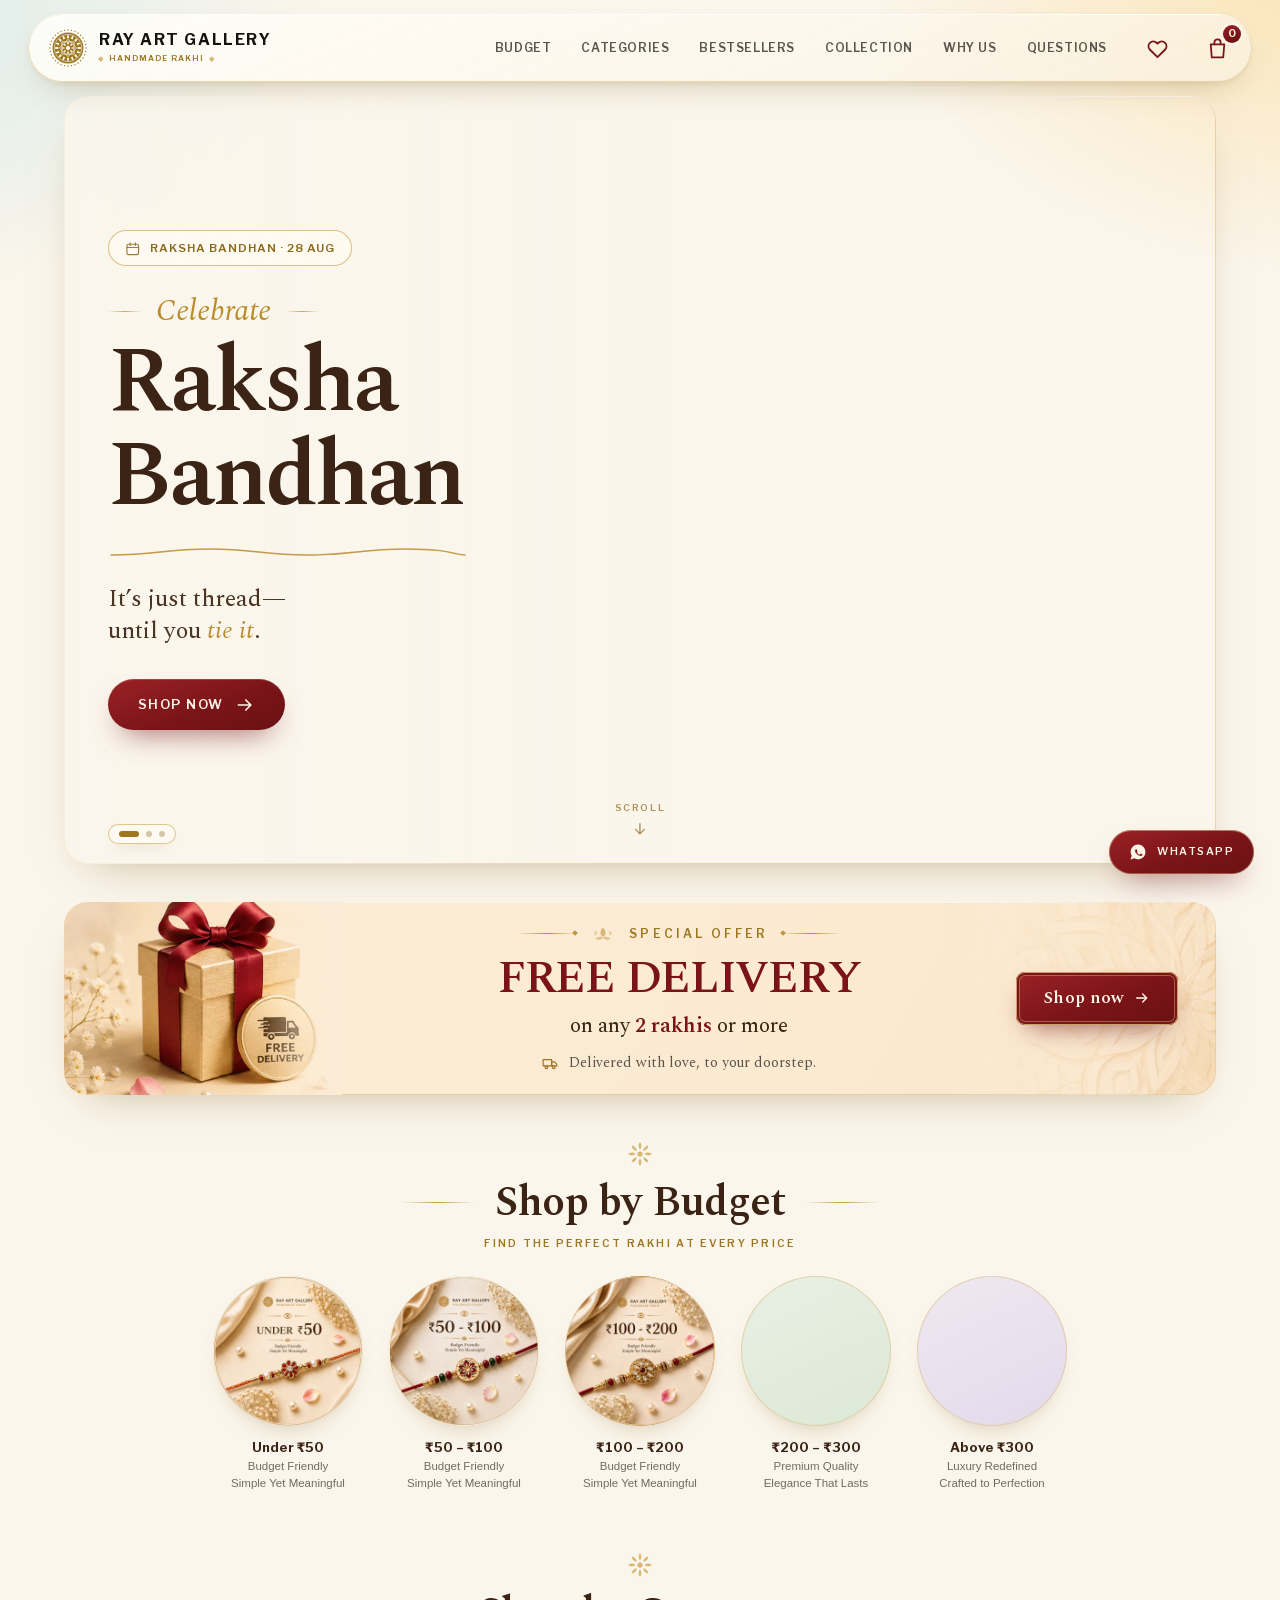
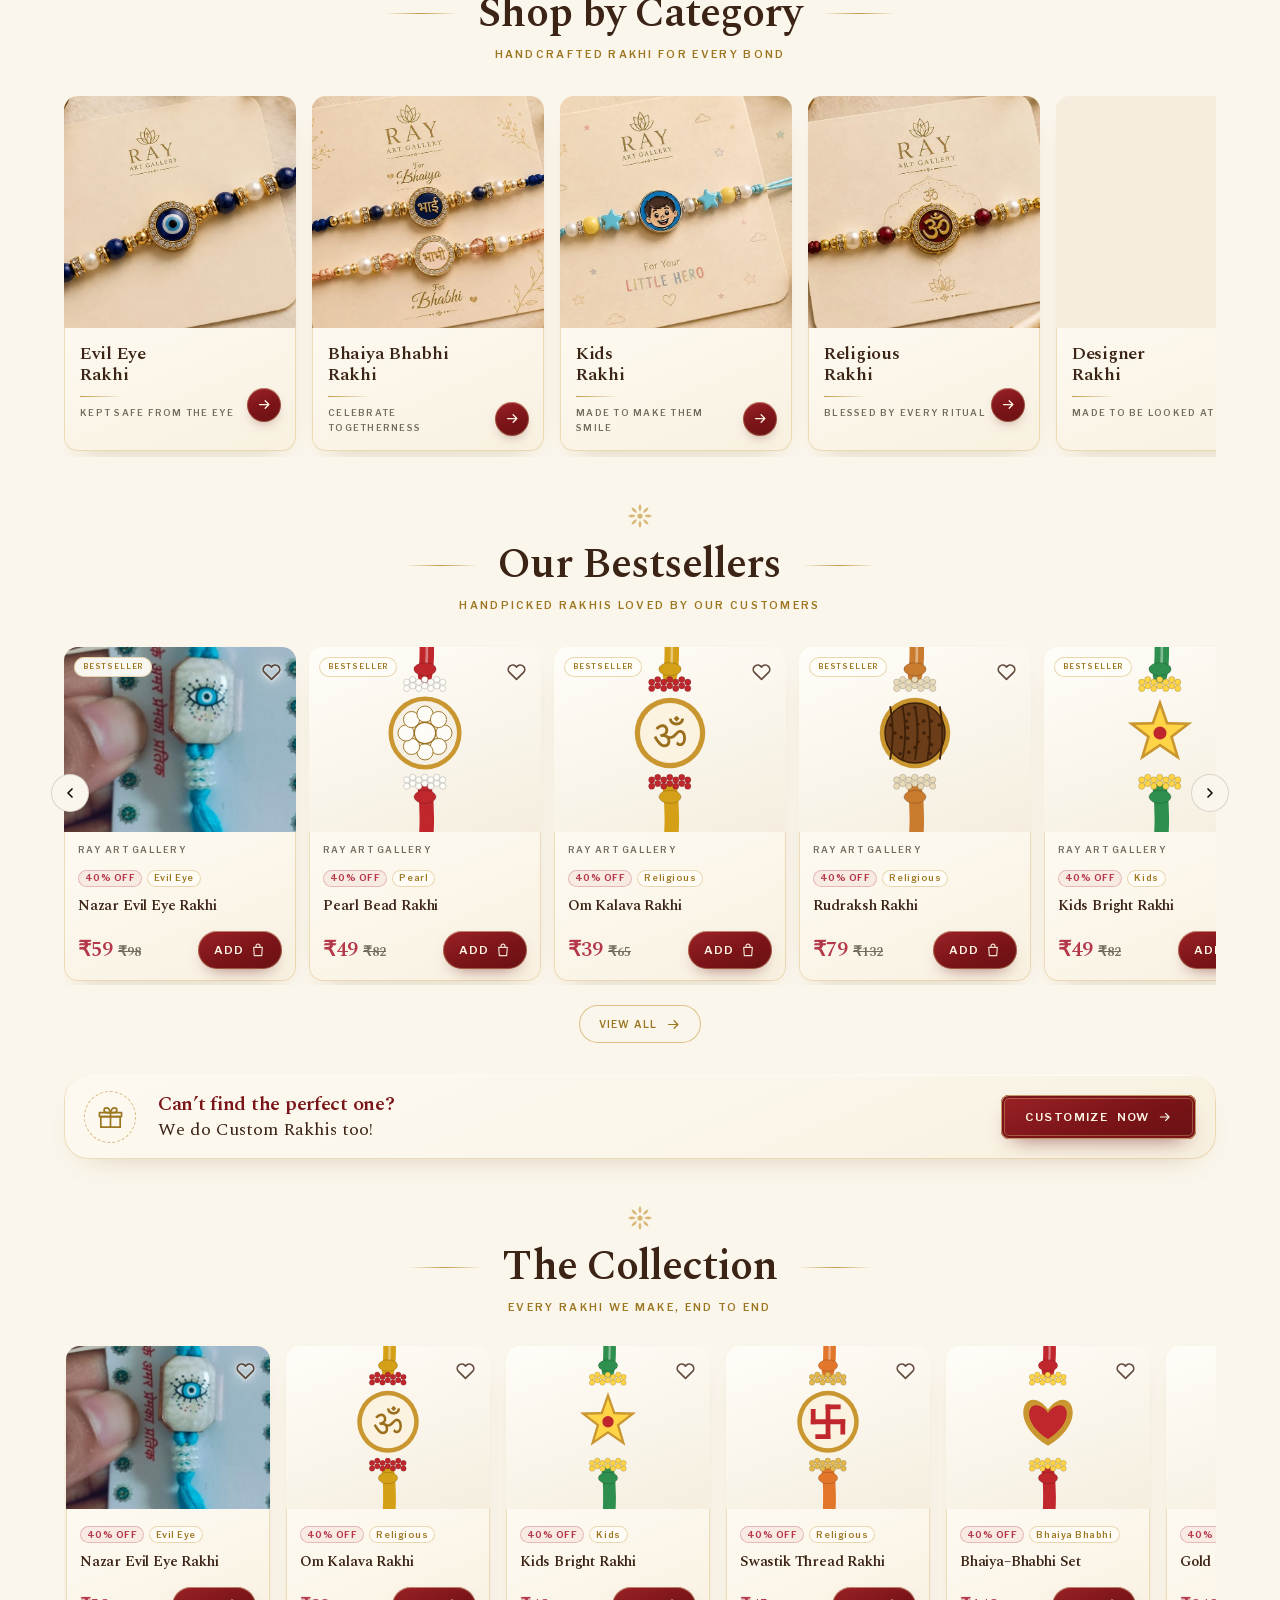
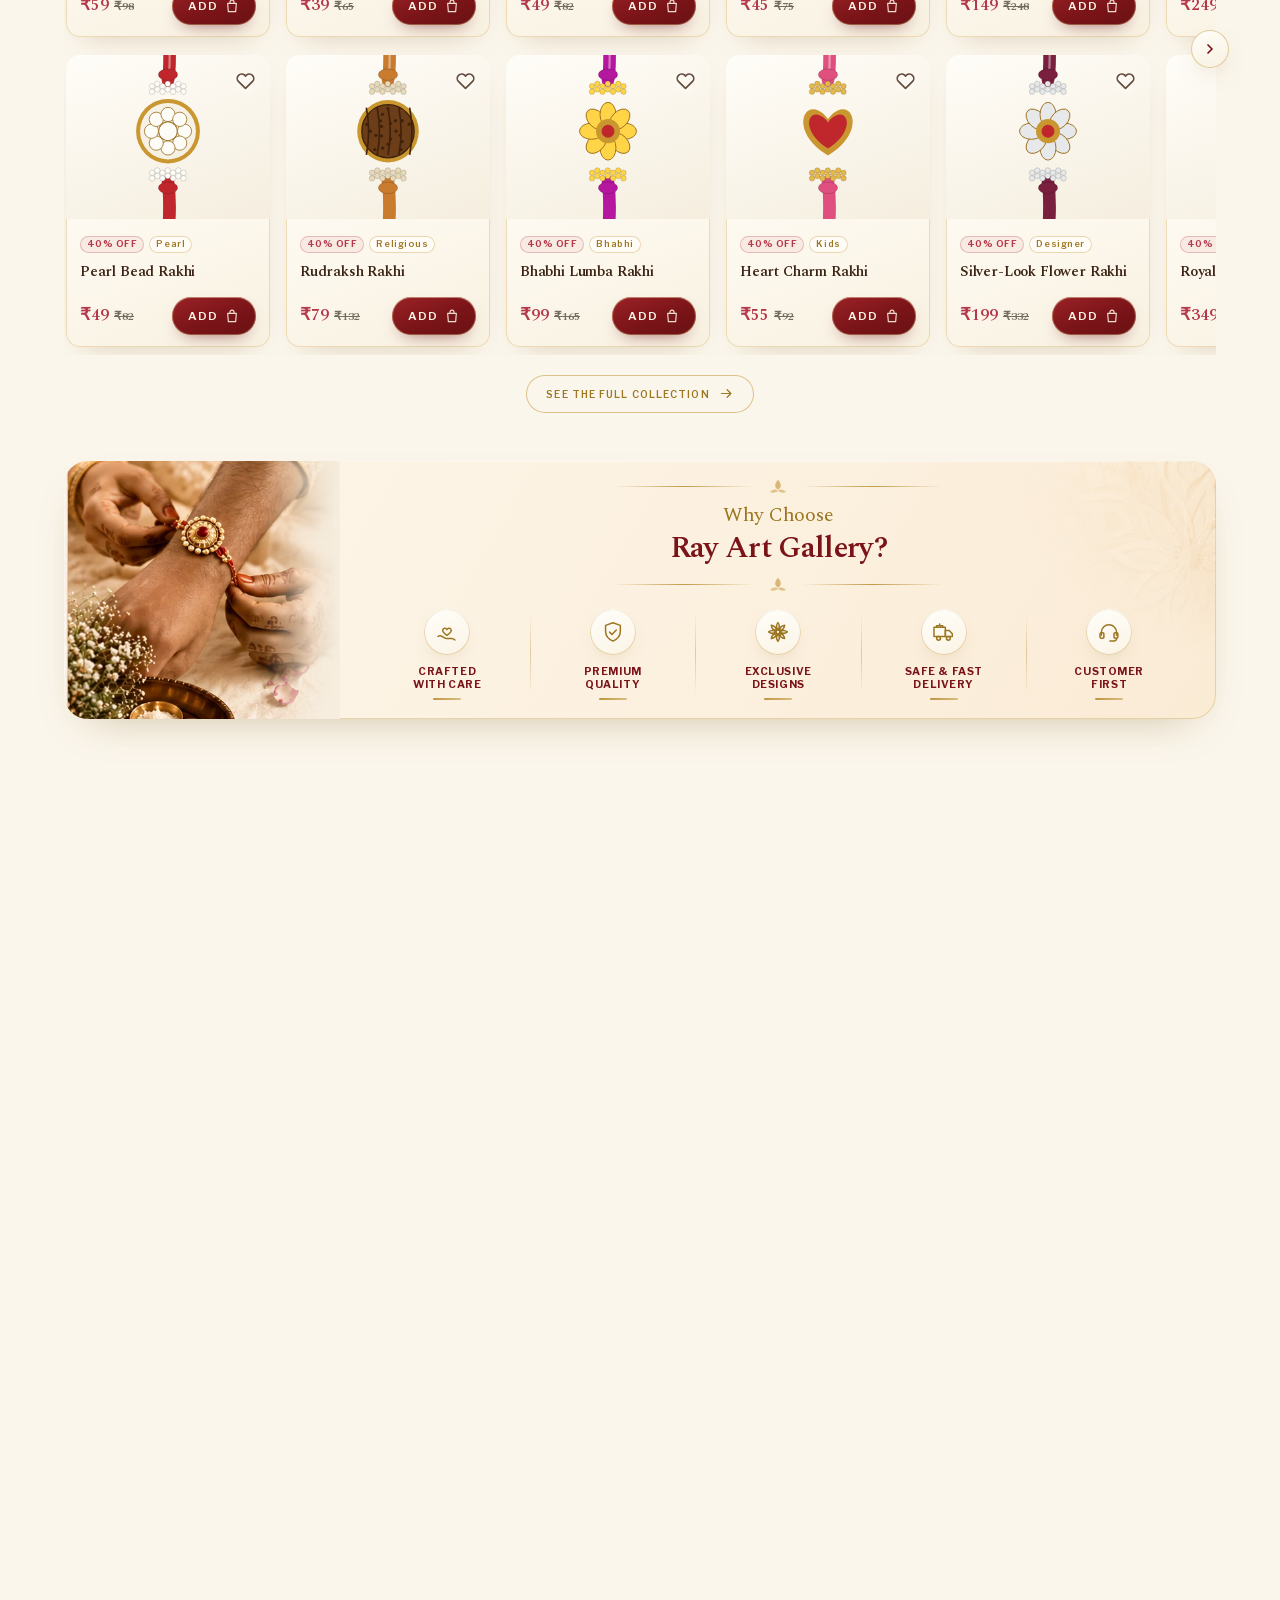
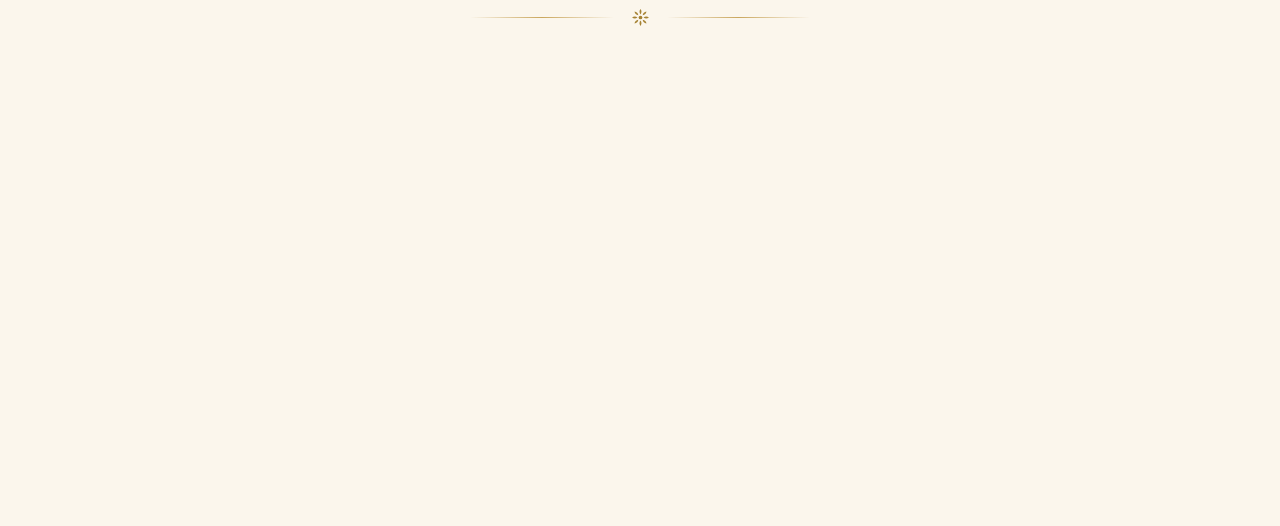
==== commit 084eb872: "The account leaves its sheet and becomes pages of its own A bottom sheet is the right shape for one " ====
--- a/src/shop/index.html
+++ b/src/shop/index.html
@@ -72,6 +72,8 @@
 <link rel="stylesheet" href="styles/26-why.css">
 <link rel="stylesheet" href="styles/27-faq.css">
 <link rel="stylesheet" href="styles/28-wishlist.css">
+<link rel="stylesheet" href="styles/29-profile.css">
+<link rel="stylesheet" href="styles/30-orders.css">
 </head>
 <body>
 <body>
@@ -1279,6 +1281,91 @@
   </div>
 </section>
 
+<!-- ═══════════ your account, as pages ═══════════
+     The account used to be a bottom sheet with five tabs in it: a profile,
+     a list of orders, a basket, a wishlist and a form, stacked in a box
+     two-thirds of a phone tall. Every one of those is now a page of its
+     own, wearing the bar the collection and the wishlist wear, because
+     that is what they each are — and because "Your Orders" opened over
+     the whole screen is the difference between a list you scan and a list
+     you scroll a window over.
+
+     Three sections, five screens: the profile carries its own two
+     sub-views (details and help) rather than claiming two more shells,
+     since each is a short form under the same bar. -->
+<section class="pf" id="pf" aria-label="Your profile" aria-hidden="true">
+  <div class="ap-bar pf-bar">
+    <button class="pv-back" id="pfBack" aria-label="Back">
+      <svg width="17" height="17" viewBox="0 0 24 24" fill="none" stroke="currentColor"
+           stroke-width="2.4" stroke-linecap="round" stroke-linejoin="round" aria-hidden="true"><path d="M15 6l-6 6 6 6"/></svg>
+    </button>
+    <a class="brand ap-brand" href="#top" id="pfHome">
+      <i class="brand-mk-slot" aria-hidden="true"></i>
+      <span>
+        <span class="brand-n" id="pfTitle">Profile</span>
+        <span class="brand-s">Ray Art Gallery</span>
+      </span>
+    </a>
+    <button class="ap-cart" id="pfCart" aria-label="Your cart">
+      <svg width="19" height="19" viewBox="0 0 24 24" fill="none" stroke="currentColor"
+           stroke-width="1.7" stroke-linecap="round" stroke-linejoin="round" aria-hidden="true">
+        <path d="M5.5 8h13l-1 12.5h-11Z"/><path d="M9 8V6.2a3 3 0 0 1 6 0V8"/></svg>
+      <i class="cart-n" id="pfCartN">0</i>
+    </button>
+  </div>
+  <div class="pf-in" id="pfIn"></div>
+</section>
+
+<section class="od" id="od" aria-label="Your orders" aria-hidden="true">
+  <div class="ap-bar od-bar">
+    <button class="pv-back" id="odBack" aria-label="Back to your profile">
+      <svg width="17" height="17" viewBox="0 0 24 24" fill="none" stroke="currentColor"
+           stroke-width="2.4" stroke-linecap="round" stroke-linejoin="round" aria-hidden="true"><path d="M15 6l-6 6 6 6"/></svg>
+    </button>
+    <a class="brand ap-brand" href="#top" id="odHome">
+      <i class="brand-mk-slot" aria-hidden="true"></i>
+      <span>
+        <span class="brand-n">Your Orders</span>
+        <span class="brand-s">Ray Art Gallery</span>
+      </span>
+    </a>
+    <button class="ap-cart" id="odCart" aria-label="Your cart">
+      <svg width="19" height="19" viewBox="0 0 24 24" fill="none" stroke="currentColor"
+           stroke-width="1.7" stroke-linecap="round" stroke-linejoin="round" aria-hidden="true">
+        <path d="M5.5 8h13l-1 12.5h-11Z"/><path d="M9 8V6.2a3 3 0 0 1 6 0V8"/></svg>
+      <i class="cart-n" id="odCartN">0</i>
+    </button>
+  </div>
+
+  <!-- The chips sit outside the repainting body and stay put while the list
+       under them is redrawn, so the one you just pressed does not jump. -->
+  <div class="od-chips" id="odChips" role="tablist" aria-label="Filter your orders"></div>
+  <div class="od-in" id="odIn"></div>
+</section>
+
+<section class="ab" id="ab" aria-label="Your saved addresses" aria-hidden="true">
+  <div class="ap-bar ab-bar">
+    <button class="pv-back" id="abBack" aria-label="Back to your profile">
+      <svg width="17" height="17" viewBox="0 0 24 24" fill="none" stroke="currentColor"
+           stroke-width="2.4" stroke-linecap="round" stroke-linejoin="round" aria-hidden="true"><path d="M15 6l-6 6 6 6"/></svg>
+    </button>
+    <a class="brand ap-brand" href="#top" id="abHome">
+      <i class="brand-mk-slot" aria-hidden="true"></i>
+      <span>
+        <span class="brand-n">Saved Addresses</span>
+        <span class="brand-s">Ray Art Gallery</span>
+      </span>
+    </a>
+    <button class="ap-cart" id="abCart" aria-label="Your cart">
+      <svg width="19" height="19" viewBox="0 0 24 24" fill="none" stroke="currentColor"
+           stroke-width="1.7" stroke-linecap="round" stroke-linejoin="round" aria-hidden="true">
+        <path d="M5.5 8h13l-1 12.5h-11Z"/><path d="M9 8V6.2a3 3 0 0 1 6 0V8"/></svg>
+      <i class="cart-n" id="abCartN">0</i>
+    </button>
+  </div>
+  <div class="ab-in" id="abIn"></div>
+</section>
+
 <section class="pv" id="pv" aria-label="Rakhi details" aria-hidden="true">
   <!-- The shop's own bar, the one the collection and the wishlist wear. This
        view covers the page, so whatever the header carries has to be carried
@@ -1397,5 +1484,8 @@
 <script src="js/26-razorpay.js"></script>
 <script src="js/27-order-page.js"></script>
 <script src="js/28-wishlist-page.js"></script>
+<script src="js/29-profile-page.js"></script>
+<script src="js/30-orders-page.js"></script>
+<script src="js/31-addresses-page.js"></script>
 </body>
 </html>
--- a/src/shop/styles/13-bill.css
+++ b/src/shop/styles/13-bill.css
@@ -252,6 +252,26 @@
   display:block; margin-top:4px; font-family:var(--mono);
   font-size:12px; color:var(--ink-faint);
 }
+/* ── choosing out of the address book ──
+   The same card, twice over: the one going on the bill wears the tick and
+   the ink-black ring, the others are quiet until one is tapped. A list where
+   every row looks chosen is a list that has not answered the question. */
+.addr-pick{display:grid; gap:9px}
+.addr-pick .addr-card{cursor:pointer; transition:box-shadow .22s var(--ease), background .22s var(--ease)}
+.addr-card.plain{
+  background:rgba(255,255,255,.5);
+  box-shadow:inset 0 0 0 1px rgba(217,184,119,.6);
+}
+@media (hover:hover){
+  .addr-card.plain:hover{background:rgba(255,255,255,.8); box-shadow:inset 0 0 0 1.5px var(--tan-deep)}
+}
+.addr-lab{
+  display:inline-block; margin-bottom:5px; padding:2px 8px; border-radius:var(--r-full);
+  background:rgba(217,184,119,.24); color:var(--tan-deep);
+  font-family:var(--head); font-size:9.5px; font-weight:700;
+  letter-spacing:.07em; text-transform:uppercase;
+}
+
 .addr-alts{display:flex; flex-wrap:wrap; gap:6px 18px; margin:11px 2px 16px}
 .addr-alts button{
   border:0; background:none; padding:6px 0; cursor:pointer; font-family:var(--head);
--- a/src/shop/styles/14-account.css
+++ b/src/shop/styles/14-account.css
@@ -23,36 +23,6 @@
   background:rgba(181,56,74,.09); color:#8A2033; box-shadow:inset 0 0 0 1px rgba(181,56,74,.22);
 }
 .ac-msg.good{background:rgba(217,184,119,.1); color:#7A1418; box-shadow:inset 0 0 0 1px rgba(217,184,119,.24)}
-.ac-who{
-  display:flex; align-items:center; gap:12px; padding-bottom:16px; margin-bottom:18px;
-  box-shadow:0 1px 0 rgba(217,184,119,.5);
-}
-.ac-av{
-  width:46px; height:46px; border-radius:50%; flex:none; display:grid; place-items:center;
-  background:linear-gradient(160deg,#9B2226 0%,#7A1418 56%,#6A1114 100%); color:#FFF6E8;
-  box-shadow:inset 0 0 0 1px rgba(217,184,119,.5), 0 8px 18px -12px rgba(106,17,20,.6);
-  font-family:var(--display); font-weight:700; font-size:19px;
-}
-/* scoped to the text block: an unscoped `.ac-who span` also matched the
-   avatar and quietly shrank the initial inside it */
-.ac-who div{min-width:0}
-.ac-who div b{display:block; font-family:var(--display); font-weight:600; font-size:17px; color:#3B2415}
-.ac-who div span{display:block; font-size:12.5px; color:var(--ink-faint); overflow:hidden; text-overflow:ellipsis}
-.ac-k{
-  font-family:var(--head); font-size:9.5px; font-weight:600; letter-spacing:.16em;
-  text-transform:uppercase; color:var(--tan-deep); margin:22px 0 10px;
-}
-.ac-k:first-child{margin-top:0}
-.ac-orders{display:grid; gap:10px}
-.ac-order{
-  padding:13px 14px; border-radius:var(--r-md);
-  background:linear-gradient(158deg,#FFFEFA 0%,#FDF8EE 58%,#F8F1E1 100%); box-shadow:inset 0 0 0 1px rgba(217,184,119,.45);
-}
-.ac-o-top{display:flex; align-items:baseline; gap:10px; flex-wrap:wrap}
-.ac-o-no{font-family:var(--mono); font-size:11.5px; letter-spacing:.3px}
-.ac-o-d{font-size:11.5px; color:var(--ink-faint)}
-.ac-o-t{margin-left:auto; font-family:var(--display); font-weight:700; font-size:19px; color:var(--rose)}
-.ac-o-l{margin-top:7px; font-size:12.5px; color:var(--ink-soft); line-height:1.55}
 .ac-chip{
   display:inline-block; font-family:var(--head); font-size:8.5px; font-weight:600;
   letter-spacing:.09em; text-transform:uppercase; padding:4px 9px; border-radius:var(--r-full);
@@ -68,26 +38,6 @@
 .ac-mid{text-align:center; margin-top:12px}
 .ac-fine a{color:var(--ink-soft); text-underline-offset:3px}
 
-/* ── the three numbers worth knowing about yourself ── */
-.ac-stats{display:grid; grid-template-columns:repeat(3,1fr); gap:8px; margin-bottom:16px}
-.ac-stats div{
-  text-align:center; padding:11px 6px; border-radius:var(--r-md);
-  background:linear-gradient(158deg,#FFFEFA 0%,#FDF8EE 58%,#F8F1E1 100%); box-shadow:inset 0 0 0 1px rgba(217,184,119,.45);
-}
-.ac-stats b{display:block; font-family:var(--display); font-weight:700; font-size:21px; line-height:1.15; color:var(--rose)}
-.ac-stats span{
-  display:block; margin-top:3px; font-family:var(--head); font-size:9px; font-weight:600;
-  letter-spacing:.09em; text-transform:uppercase; color:var(--ink-faint);
-}
-.ac-tabs-3 button{font-size:10px; letter-spacing:.7px}
-.ac-pane{display:grid; gap:10px}
-.ac-admin{
-  display:block; margin-bottom:14px; padding:11px 13px; border-radius:var(--r-md);
-  font-family:var(--head); font-size:12.5px; font-weight:600; text-decoration:none;
-  background:linear-gradient(160deg,#9B2226 0%,#7A1418 56%,#6A1114 100%); color:#FFF6E8;
-  box-shadow:inset 0 1px 0 rgba(255,255,255,.2), inset 0 0 0 1px rgba(217,184,119,.42);
-}
-
 /* ── where an order has got to ──
    Four beads on one thread, the same idea as the ordering steps on the
    home page, so "shipped" is a place on a line rather than a word. */
@@ -111,51 +61,10 @@
   text-transform:uppercase; color:var(--ink-faint); overflow:hidden; text-overflow:ellipsis; display:block;
 }
 .ac-step.done b{color:var(--ink-soft)}
-.ac-o-trk{
-  display:flex; align-items:center; gap:8px; flex-wrap:wrap; margin-top:11px;
-  padding:8px 10px; border-radius:var(--r-sm); background:rgba(217,184,119,.14);
-}
-.ac-o-trk span{font-family:var(--head); font-size:10px; font-weight:600;
-  letter-spacing:.06em; text-transform:uppercase; color:var(--ink-faint)}
-.ac-o-trk b{font-family:var(--mono); font-size:12.5px; letter-spacing:.4px}
-.ac-copy{
-  margin-left:auto; border:0; background:none; cursor:pointer; padding:4px 2px;
-  font-family:var(--head); font-size:11px; font-weight:600; color:var(--tan-deep);
-}
-.ac-o-foot{
-  display:flex; align-items:center; gap:10px; flex-wrap:wrap; margin-top:11px;
-  padding-top:10px; border-top:1px solid rgba(217,184,119,.5); font-size:11.5px; color:var(--ink-faint);
-}
-.ac-ask{margin-left:auto; color:var(--ink-soft); font-size:12px}
-
-/* ── the wishlist, laid out like the cart it is one tap from ── */
-.ac-wish{
-  display:flex; gap:12px; padding:11px; border-radius:var(--r-md);
-  background:linear-gradient(158deg,#FFFEFA 0%,#FDF8EE 58%,#F8F1E1 100%); box-shadow:inset 0 0 0 1px rgba(217,184,119,.45);
-}
-.ac-w-i{width:60px; height:60px; flex:none; border-radius:var(--r-sm); overflow:hidden;
-  background:rgba(217,184,119,.16)}
-.ac-w-i img, .ac-w-i svg{width:100%; height:100%; object-fit:cover; display:block}
 /* a photograph fills its square; a drawing has to be shown whole, or the
    charm somebody saved the rakhi for is the part that gets cropped off */
 .ac-w-i img.art, .ac-w-i svg{object-fit:contain; padding:3px}
-.ac-w-m{min-width:0; flex:1}
-.ac-w-top{display:flex; align-items:baseline; gap:10px}
-.ac-w-n{flex:1; min-width:0; font-family:var(--head); font-size:13.5px; font-weight:600; line-height:1.35}
-.ac-w-p{flex:none; font-family:var(--display); font-size:16px}
-.ac-w-out{
-  font-family:var(--head); font-size:9px; font-weight:600; letter-spacing:.08em;
-  text-transform:uppercase; color:#8A2033; vertical-align:middle; margin-left:5px;
-}
-.ac-w-r{display:flex; align-items:center; gap:8px; margin-top:9px; flex-wrap:wrap}
 .ac-w-r .btn{padding:7px 14px; font-size:11.5px; min-height:34px}
-/* Remove sat against the far edge with a hole in the middle of the row.
-   It belongs with the other two, quieter than both. */
-.ac-w-x{
-  border:0; background:none; cursor:pointer; padding:6px 4px;
-  font-family:var(--head); font-size:11.5px; font-weight:600; color:var(--ink-faint);
-}
-.ac-w-x:hover{color:#8A2033}
 
 /* ── continue with Google ──
    Google's own mark on a white surface, as their brand terms require. It is
@@ -177,21 +86,7 @@
   text-transform:uppercase; color:var(--ink-faint);
 }
 .ac-or::before, .ac-or::after{content:""; flex:1; height:1px; background:var(--line)}
-
-/* ── the basket, inside the account ── */
-.ac-w-note{margin-top:3px; font-size:11.5px; color:var(--ink-faint)}
-.ac-w-note.ac-w-out{color:#8A2033}
-.ac-w-amt{margin-left:2px; font-family:var(--display); font-size:15px}
 .ac-tabs button i{font-style:normal; opacity:.75}
-.ac-sum{
-  padding:13px 14px; border-radius:var(--r-md); margin-top:2px;
-  background:linear-gradient(158deg,#FFFEFA 0%,#FDF8EE 58%,#F8F1E1 100%); box-shadow:inset 0 0 0 1px rgba(217,184,119,.45);
-}
-.ac-sum > div{display:flex; justify-content:space-between; gap:12px; font-size:13px; padding:3px 0}
-.ac-sum-t{
-  margin-top:6px; padding-top:9px !important; border-top:1px solid rgba(217,184,119,.5);
-  font-family:var(--head); font-weight:600; font-size:15px !important;
-}
 
 /* ── the avatar ──
    Google's picture when there is one, the initial underneath it. The <img>
@@ -202,14 +97,6 @@
   position:absolute; inset:0; width:100%; height:100%; object-fit:cover; z-index:1;
 }
 .ac-av i, .nav-av i{font-style:normal; line-height:1}
-
-/* ── the tab row, once there are five of them ── */
-.ac-tabs-scroll{
-  overflow-x:auto; scrollbar-width:none; -webkit-overflow-scrolling:touch;
-  margin-inline:-2px; padding-inline:2px;
-}
-.ac-tabs-scroll::-webkit-scrollbar{display:none}
-.ac-tabs-scroll button{flex:0 0 auto; padding-inline:13px}
 /* Five pills hugging their own words and bunching at the left looked like
    something had failed to load. Once there is room for them they share the
    row equally, which is what a row of tabs is. */
@@ -303,35 +190,7 @@
   width:100%; text-align:center; line-height:1;
 }
 .ac-av img, .nav-av img{grid-area:1/1; z-index:1}
-
-/* where the order has got to, said in words under the dots */
-.ac-o-where{margin:9px 2px 0; font-size:12.5px; line-height:1.55; color:var(--ink-soft)}
-.ac-rates{display:flex; flex-wrap:wrap; gap:6px 16px; margin-top:9px}
-.ac-rate{
-  border:0; background:none; padding:5px 0; cursor:pointer; text-align:left;
-  font-family:var(--head); font-size:12.5px; font-weight:600; color:var(--tan-deep);
-}
-.ac-rate:hover{color:var(--ink)}
-
-/* ── where an order is going, and changing it ── */
-.ac-o-to{
-  display:flex; gap:12px; align-items:flex-start; margin-top:11px;
-  padding:10px 12px; border-radius:var(--r-sm); background:linear-gradient(158deg,#FFFEFA 0%,#FDF8EE 58%,#F8F1E1 100%);
-  box-shadow:inset 0 0 0 1px rgba(217,184,119,.45);
-}
-.ac-o-to > div{flex:1; min-width:0}
-.ac-o-to b{
-  display:block; font-family:var(--head); font-size:9px; font-weight:600;
-  letter-spacing:.09em; text-transform:uppercase; color:var(--ink-faint);
-}
-.ac-o-to span{display:block; margin-top:3px; font-size:12.5px; line-height:1.5; color:var(--ink-soft)}
-.ac-o-to i{display:block; margin-top:3px; font-style:normal; font-size:11.5px; color:var(--ink-faint)}
 .ac-o-to i.pinned{color:var(--tan-deep)}
-.ac-o-to button{
-  flex:none; border:0; background:none; cursor:pointer; padding:4px 2px;
-  font-family:var(--head); font-size:12px; font-weight:600; color:var(--tan-deep);
-}
-.ac-o-to button:hover{color:var(--ink)}
 
 .ac-addrbox{
   margin-top:12px; padding:14px; border-radius:var(--r-md);
@@ -341,6 +200,35 @@
 .ac-addrbox > p{margin:5px 0 14px; font-size:12.5px; color:var(--ink-soft); line-height:1.55}
 .ac-addrbox .fg{gap:12px; margin-bottom:12px}
 .ac-addrbox textarea{min-height:62px}
+/* ── the saved addresses offered while correcting an order ──
+   Wide, tappable, and quiet: they are a shortcut through the typing below,
+   not the decision the box is asking for, so they do not look like the Save
+   button. They scroll sideways rather than stacking, because three of them
+   above a form pushes the form off a phone. */
+.ac-usesaved{margin:2px 0 16px}
+.ac-saved-row{display:flex; gap:8px; overflow-x:auto; scrollbar-width:none; padding-bottom:2px}
+.ac-saved-row::-webkit-scrollbar{display:none}
+.ac-saved-row button{
+  flex:none; max-width:230px; text-align:left; cursor:pointer;
+  padding:9px 13px; border:0; border-radius:var(--r-md);
+  background:rgba(255,255,255,.7);
+  box-shadow:inset 0 0 0 1px rgba(217,184,119,.6);
+  transition:background .22s var(--ease), box-shadow .22s var(--ease);
+}
+@media (hover:hover){
+  .ac-saved-row button:hover{background:#FFFDF8; box-shadow:inset 0 0 0 1.5px var(--tan-deep)}
+}
+.ac-saved-row button:active{background:rgba(217,184,119,.2)}
+.ac-saved-row b{
+  display:block; font-family:var(--head); font-size:10px; font-weight:700;
+  letter-spacing:.08em; text-transform:uppercase; color:var(--tan-deep);
+}
+.ac-saved-row span{
+  display:block; margin-top:3px; font-size:12.5px; color:var(--ink-soft);
+  overflow:hidden; text-overflow:ellipsis; white-space:nowrap;
+}
+.ac-saved-row button:focus-visible{outline:2px solid var(--tan-deep); outline-offset:2px}
+
 .ac-pin{
   display:flex; flex-wrap:wrap; gap:8px 14px; align-items:center;
   padding:10px 12px; border-radius:var(--r-sm); background:rgba(217,184,119,.6);
@@ -363,41 +251,15 @@
   display:inline-block; margin-top:8px; font-family:var(--head); font-size:12px;
   font-weight:600; color:var(--tan-deep);
 }
-
-/* the status word on a list card, where the tracker used to be */
-.ac-o-st{
-  font-family:var(--head); font-size:9px; font-weight:600; letter-spacing:.09em;
-  text-transform:uppercase; color:var(--ink-faint); padding:5px 10px;
-  border-radius:var(--r-full); background:rgba(20,18,16,.05);
-}
 .ac-o-st.ok{background:rgba(217,184,119,.14); color:#7A1418}
 .ac-o-st.out{background:rgba(20,18,16,.85); color:var(--bg)}
 .ac-o-st.no{background:rgba(181,56,74,.12); color:#8A2033}
-
-/* ── an order in the list: what it was, where it is, what to do ── */
-.ac-order{display:flex; gap:12px; align-items:flex-start}
-.ac-o-pic{
-  width:56px; height:56px; flex:none; border-radius:var(--r-sm); overflow:hidden;
-  background:rgba(217,184,119,.16); display:block;
-}
-.ac-o-pic img{width:100%; height:100%; object-fit:cover; display:block}
 .ac-o-pic img.art{object-fit:contain; padding:3px}
-.ac-o-mid{flex:1; min-width:0}
-.ac-o-mid .ac-o-l{margin-top:5px}
-.ac-o-mid .ac-o-st{margin-top:8px; display:inline-block}
-.ac-o-acts{display:grid; gap:6px; flex:none}
 .ac-o-acts .btn{width:100%; justify-content:center; white-space:nowrap}
 @media (max-width:520px){
   .ac-order{flex-wrap:wrap}
   .ac-o-acts{width:100%; grid-template-columns:repeat(auto-fit,minmax(96px,1fr)); margin-top:4px}
 }
-
-/* the sections under the details: password, help, signing out */
-.ac-sec{margin-top:26px; padding-top:20px; border-top:1px solid rgba(217,184,119,.5)}
-.ac-sec-k{
-  font-family:var(--head); font-size:9.5px; font-weight:600; letter-spacing:.1em;
-  text-transform:uppercase; color:var(--ink-faint); margin-bottom:12px;
-}
 .ac-sec .ac-acts{margin-top:14px}
 .ac-acts.two{display:grid; gap:9px}
 @media (min-width:460px){.ac-acts.two{grid-template-columns:1fr 1fr}}
--- a/src/shop/styles/29-profile.css
+++ b/src/shop/styles/29-profile.css
@@ -0,0 +1,293 @@
+/* ══════════════════════════════════════════════════════════
+   YOUR PROFILE, AND THE ADDRESS BOOK
+
+   Two pages built the way the collection and the wishlist are:
+   a full-screen ivory sheet over the shop, the same bar across
+   the top, and cards on the cream rather than rows in a box.
+
+   The look is the shop's own and nothing else's — the ivory-to-
+   sand gradient every raised surface here wears, a gold hairline
+   instead of a grey border, Spectral for anything that is a name
+   and Franklin for anything that is a label. A profile screen
+   that arrived wearing Material cards would read as a page from
+   somebody else's app bolted onto this one.
+   ══════════════════════════════════════════════════════════ */
+
+/* ══════════ the two page shells ══════════ */
+.pf, .ab{
+  position:fixed; inset:0; z-index:52;
+  overflow-y:auto; -webkit-overflow-scrolling:touch;
+  background:var(--bg);
+  opacity:0; visibility:hidden; transform:translateY(8px);
+  transition:opacity .32s var(--ease), transform .32s var(--ease), visibility .32s;
+}
+.pf.on, .ab.on{opacity:1; visibility:visible; transform:none}
+body.pf-on, body.ab-on{overflow:hidden}
+
+.pf-in, .ab-in{
+  max-width:660px; margin:0 auto;
+  padding:18px clamp(16px,4vw,28px) calc(64px + env(safe-area-inset-bottom));
+}
+
+/* ══════════ who you are ══════════
+   The one card on the page that is not a list. Bigger type, more air, and
+   the mandala's own gold ring around the initial: it is the only thing on
+   the screen that is about the person rather than about their orders. */
+.pf-who{
+  display:flex; align-items:center; gap:16px;
+  padding:20px 18px; border-radius:var(--r-lg);
+  background:linear-gradient(158deg,#FFFEFA 0%,#FDF8EE 58%,#F8F1E1 100%);
+  box-shadow:inset 0 0 0 1px rgba(217,184,119,.5), var(--elev-1);
+}
+.pf-av{
+  flex:none; width:74px; height:74px; border-radius:var(--r-full);
+  display:grid; place-items:center; overflow:hidden;
+  background:linear-gradient(158deg,#FBF1DC 0%,#F3E2C0 100%);
+  box-shadow:inset 0 0 0 1.5px rgba(217,184,119,.85),
+             inset 0 1px 0 rgba(255,255,255,.9),
+             0 10px 22px -14px rgba(120,88,22,.6);
+  font-family:var(--display); font-size:34px; font-weight:600; color:var(--tan-deep);
+}
+.pf-av i{grid-area:1/1; font-style:normal; line-height:1; width:100%; text-align:center}
+.pf-av img{grid-area:1/1; width:100%; height:100%; object-fit:cover; z-index:1}
+
+.pf-who-t{min-width:0; flex:1}
+.pf-who-t b{
+  display:block; font-family:var(--display); font-size:23px; font-weight:600;
+  line-height:1.2; letter-spacing:-.01em;
+  overflow:hidden; text-overflow:ellipsis; white-space:nowrap;
+}
+.pf-who-t > span{
+  display:block; margin-top:4px; font-size:14.5px; color:var(--ink-faint);
+  overflow:hidden; text-overflow:ellipsis; white-space:nowrap;
+}
+/* A phone number is what the courier rings. Missing, it is worth one line
+   asking for it — and the line is a way to give it, not a scolding. */
+.pf-add-ph{
+  margin-top:7px; border:0; background:none; padding:0; cursor:pointer;
+  font-family:var(--head); font-size:12.5px; font-weight:600; color:var(--tan-deep);
+  text-decoration:underline; text-underline-offset:3px;
+}
+.pf-add-ph:hover{color:#7A1418}
+
+/* ══════════ the three tiles ══════════ */
+.pf-tiles{
+  display:grid; grid-template-columns:repeat(3,1fr); gap:10px; margin-top:14px;
+  padding:12px; border-radius:var(--r-lg);
+  background:linear-gradient(158deg,#FFFEFA 0%,#FDF8EE 58%,#F8F1E1 100%);
+  box-shadow:inset 0 0 0 1px rgba(217,184,119,.5), var(--elev-1);
+}
+.pf-tile{
+  display:grid; justify-items:center; gap:9px; padding:16px 6px 13px;
+  border:0; border-radius:var(--r-md); cursor:pointer;
+  background:rgba(255,255,255,.55);
+  box-shadow:inset 0 0 0 1px rgba(217,184,119,.4);
+  transition:background .25s var(--ease), box-shadow .25s var(--ease), transform .2s var(--ease);
+}
+.pf-tile:active{transform:scale(.97)}
+@media (hover:hover){
+  .pf-tile:hover{background:#FFFDF8; box-shadow:inset 0 0 0 1px rgba(217,184,119,.85), var(--elev-1)}
+}
+.pf-tile-i{
+  position:relative; display:grid; place-items:center;
+  width:52px; height:52px; border-radius:var(--r-full);
+  background:linear-gradient(158deg,#FBF1DC 0%,#F4E4C6 100%);
+  box-shadow:inset 0 0 0 1px rgba(217,184,119,.55);
+  color:#7A1418;
+}
+.pf-tile-i svg{width:24px; height:24px}
+/* the count on the heart, riding the corner the way the bag's does */
+.pf-tile-i i{
+  position:absolute; top:-3px; right:-3px; min-width:19px; height:19px; padding:0 5px;
+  display:grid; place-items:center; border-radius:var(--r-full);
+  background:linear-gradient(160deg,#9B2226 0%,#7A1418 100%); color:#FFF6E8;
+  font-family:var(--head); font-size:10.5px; font-weight:700; font-style:normal;
+  box-shadow:0 4px 10px -5px rgba(106,17,20,.8);
+}
+.pf-tile-l{
+  font-family:var(--head); font-size:12.5px; font-weight:600; line-height:1.3;
+  color:var(--ink); text-align:center;
+}
+
+/* ══════════ the list of rows ══════════
+   One card holding all of them, hairlines between rather than around: five
+   separate cards with five shadows is five times the furniture to say the
+   same thing, and the eye reads a ruled list faster than a stack. */
+.pf-list{
+  margin-top:14px; border-radius:var(--r-lg); overflow:hidden;
+  background:linear-gradient(158deg,#FFFEFA 0%,#FDF8EE 58%,#F8F1E1 100%);
+  box-shadow:inset 0 0 0 1px rgba(217,184,119,.5), var(--elev-1);
+}
+.pf-row{
+  display:flex; align-items:center; gap:14px; width:100%;
+  padding:15px 16px; border:0; background:none; cursor:pointer; text-align:left;
+  color:var(--ink);
+  transition:background .2s var(--ease);
+}
+.pf-row + .pf-row{box-shadow:inset 0 1px 0 rgba(217,184,119,.4)}
+.pf-row:active{background:rgba(217,184,119,.16)}
+@media (hover:hover){ .pf-row:hover{background:rgba(255,255,255,.6)} }
+
+.pf-row-i{flex:none; display:grid; place-items:center; width:34px; height:34px; color:#7A1418}
+.pf-row-i svg{width:23px; height:23px}
+.pf-row-t{flex:1; min-width:0}
+.pf-row-t b{
+  display:block; font-family:var(--display); font-size:16px; font-weight:600;
+  line-height:1.3; letter-spacing:-.005em;
+}
+.pf-row-t span{
+  display:block; margin-top:2px; font-size:12.5px; color:var(--ink-faint); line-height:1.45;
+  overflow:hidden; text-overflow:ellipsis; white-space:nowrap;
+}
+/* the unread count on Updates */
+.pf-row-n{
+  flex:none; min-width:21px; height:21px; padding:0 6px;
+  display:grid; place-items:center; border-radius:var(--r-full);
+  background:linear-gradient(160deg,#9B2226 0%,#7A1418 100%); color:#FFF6E8;
+  font-family:var(--head); font-size:11px; font-weight:700; font-style:normal;
+}
+.pf-chev{flex:none; color:var(--tan-deep); opacity:.85}
+
+/* the plain rows on the help screen carry no icon, so the text starts at
+   the edge rather than in a column of empty circles */
+.pf-asks .pf-row{padding-left:18px}
+
+.pf-out{margin-top:20px}
+.pf-fine{margin-top:14px; font-size:12px; color:var(--ink-faint); line-height:1.6; text-align:center}
+.pf-fine a, .pf-link{
+  color:var(--tan-deep); font-weight:600; border:0; background:none; padding:0;
+  cursor:pointer; font-size:inherit; font-family:inherit;
+  text-decoration:underline; text-underline-offset:3px;
+}
+.pf-link:hover{color:#7A1418}
+
+/* ══════════ the sub-screens ══════════ */
+.pf-pane{
+  margin-top:14px; padding:18px 16px; border-radius:var(--r-lg);
+  background:linear-gradient(158deg,#FFFEFA 0%,#FDF8EE 58%,#F8F1E1 100%);
+  box-shadow:inset 0 0 0 1px rgba(217,184,119,.5), var(--elev-1);
+}
+/* a pane that is nothing but a list of rows keeps the list's own edges */
+.pf-pane > .pf-list:first-child, .pf-pane > .pf-row:only-child{margin-top:0}
+.pf-pane > .pf-row{
+  margin:0 -16px -18px; width:calc(100% + 32px);
+  border-radius:0 0 var(--r-lg) var(--r-lg);
+}
+.pf-k{
+  font-family:var(--head); font-size:10px; font-weight:700; letter-spacing:.11em;
+  text-transform:uppercase; color:var(--ink-faint); margin-bottom:12px;
+}
+.pf-pane .pf-k + .pf-list{margin-top:0}
+.pf-flat b{display:block; font-family:var(--display); font-size:16px; font-weight:600}
+.pf-flat span{display:block; margin-top:5px; font-size:12.5px; color:var(--ink-faint); line-height:1.55}
+
+.pf-help-h{display:flex; gap:14px; align-items:flex-start; margin-bottom:20px}
+.pf-help-h > span{
+  flex:none; display:grid; place-items:center; width:46px; height:46px;
+  border-radius:var(--r-full); color:#7A1418;
+  background:linear-gradient(158deg,#FBF1DC 0%,#F4E4C6 100%);
+  box-shadow:inset 0 0 0 1px rgba(217,184,119,.55);
+}
+.pf-help-h svg{width:24px; height:24px}
+.pf-help-h b{display:block; font-family:var(--display); font-size:17px; font-weight:600}
+.pf-help-h p{margin-top:4px; font-size:12.5px; color:var(--ink-soft); line-height:1.55}
+
+.pf-in .ac-empty{padding:26px 4px; text-align:center}
+.pf-in .ac-msg{margin:14px 0 0}
+
+/* ══════════════════════════════════════════════════════════
+   THE ADDRESS BOOK
+   ══════════════════════════════════════════════════════════ */
+.ab-lead{font-size:12.5px; color:var(--ink-faint); line-height:1.6; margin-bottom:14px}
+.ab-list{display:grid; gap:12px}
+
+.ab-card{
+  padding:16px; border-radius:var(--r-lg);
+  background:linear-gradient(158deg,#FFFEFA 0%,#FDF8EE 58%,#F8F1E1 100%);
+  box-shadow:inset 0 0 0 1px rgba(217,184,119,.5), var(--elev-1);
+}
+/* the default one is the one a bill uses, so it is the one that looks
+   chosen — a deeper gold ring, not a different card */
+.ab-card.def{box-shadow:inset 0 0 0 1.5px rgba(154,34,38,.35), var(--elev-1)}
+
+.ab-h{display:flex; align-items:center; gap:8px; margin-bottom:9px}
+.ab-lab{
+  padding:3px 10px; border-radius:var(--r-full);
+  background:rgba(217,184,119,.24); color:var(--tan-deep);
+  font-family:var(--head); font-size:10.5px; font-weight:700;
+  letter-spacing:.07em; text-transform:uppercase;
+}
+.ab-def{
+  padding:3px 10px; border-radius:var(--r-full);
+  background:linear-gradient(160deg,#9B2226 0%,#7A1418 100%); color:#FFF6E8;
+  font-family:var(--head); font-size:10.5px; font-weight:700;
+  letter-spacing:.07em; text-transform:uppercase;
+}
+.ab-n{display:block; font-family:var(--display); font-size:17px; font-weight:600; line-height:1.3}
+.ab-a{margin-top:4px; font-size:13.5px; color:var(--ink-soft); line-height:1.55}
+.ab-ph{display:block; margin-top:5px; font-family:var(--mono); font-size:12.5px; color:var(--ink-faint)}
+.ab-note{margin-top:8px; font-size:12.5px; font-style:italic; color:var(--ink-faint); line-height:1.5}
+.ab-pin{
+  display:inline-block; margin-top:8px; font-size:12px; font-weight:600;
+  color:var(--tan-deep); text-decoration:underline; text-underline-offset:3px;
+}
+
+.ab-acts{
+  display:flex; flex-wrap:wrap; gap:6px 18px; margin-top:14px; padding-top:12px;
+  box-shadow:inset 0 1px 0 rgba(217,184,119,.5);
+}
+.ab-act{
+  border:0; background:none; padding:6px 0; cursor:pointer;
+  font-family:var(--head); font-size:12.5px; font-weight:600; color:var(--tan-deep);
+}
+.ab-act:hover{color:var(--ink)}
+.ab-act.ab-x{margin-left:auto; color:var(--ink-faint)}
+.ab-act.ab-x:hover{color:#8A2033}
+
+.ab-sure{
+  margin-top:14px; padding-top:13px;
+  box-shadow:inset 0 1px 0 rgba(217,184,119,.5);
+}
+.ab-sure b{display:block; font-family:var(--head); font-size:13.5px; font-weight:600}
+.ab-sure p{margin-top:5px; font-size:12.5px; color:var(--ink-soft); line-height:1.55}
+
+/* ── the form ── */
+.ab-form{
+  padding:18px 16px; border-radius:var(--r-lg);
+  background:linear-gradient(158deg,#FFFEFA 0%,#FDF8EE 58%,#F8F1E1 100%);
+  box-shadow:inset 0 0 0 1px rgba(217,184,119,.6), var(--elev-1);
+}
+.ab-form-h{font-family:var(--display); font-size:19px; font-weight:600; margin-bottom:16px}
+.ab-form .fg{margin-bottom:13px}
+.ab-form textarea{min-height:64px}
+
+/* Home · Work · Other, as three capsules rather than a native dropdown —
+   the same reasoning the cancel reasons are written with. */
+.ab-labs{display:flex; gap:8px; margin-bottom:16px}
+.ab-labs button{
+  flex:1; padding:9px 4px; border:0; border-radius:var(--r-full); cursor:pointer;
+  background:rgba(255,255,255,.6); color:var(--ink-faint);
+  box-shadow:inset 0 0 0 1px rgba(217,184,119,.45);
+  font-family:var(--head); font-size:12.5px; font-weight:600;
+  transition:background .22s var(--ease), color .22s var(--ease), box-shadow .22s var(--ease);
+}
+.ab-labs button.on{
+  background:linear-gradient(160deg,#9B2226 0%,#7A1418 100%); color:#FFF6E8;
+  box-shadow:0 8px 18px -12px rgba(106,17,20,.8);
+}
+.ab-labs button:focus-visible{outline:2px solid var(--tan-deep); outline-offset:2px}
+
+.ab-check{
+  display:flex; align-items:center; gap:10px; margin:4px 0 16px; cursor:pointer;
+  font-size:13px; color:var(--ink-soft);
+}
+.ab-check input{width:17px; height:17px; accent-color:#7A1418; flex:none}
+
+.ab-add{margin-top:16px}
+.ab-in .ac-empty{padding:26px 4px; text-align:center}
+.ab-in .ac-msg{margin:0 0 14px}
+
+@media (min-width:600px){
+  .ab-list{grid-template-columns:1fr 1fr}
+  .ab-list .ab-card{align-content:start}
+}
--- a/src/shop/styles/30-orders.css
+++ b/src/shop/styles/30-orders.css
@@ -0,0 +1,171 @@
+/* ══════════════════════════════════════════════════════════
+   YOUR ORDERS
+
+   A card per order, on the cream, wearing the same ivory-to-sand
+   surface and gold hairline every raised thing on this site
+   wears. Read from the top down it answers the four questions
+   in the order they are asked: what state is it in and what did
+   it cost, what was in it, where has it got to, and what can I
+   do about it.
+
+   The chips are sticky under the bar rather than scrolling away
+   with the list. A filter you cannot see is a filter you forget
+   you set, and then twenty-five orders look like four.
+   ══════════════════════════════════════════════════════════ */
+.od{
+  position:fixed; inset:0; z-index:52;
+  overflow-y:auto; -webkit-overflow-scrolling:touch;
+  background:var(--bg);
+  opacity:0; visibility:hidden; transform:translateY(8px);
+  transition:opacity .32s var(--ease), transform .32s var(--ease), visibility .32s;
+}
+.od.on{opacity:1; visibility:visible; transform:none}
+body.od-on{overflow:hidden}
+
+/* ══════════ the chips ══════════
+   They scroll sideways on a phone, where six of them do not fit, and the
+   fade at the right edge is what says so. */
+.od-chips{
+  position:sticky; top:calc(66px + env(safe-area-inset-top)); z-index:3;
+  display:flex; gap:8px; overflow-x:auto; scrollbar-width:none;
+  padding:12px clamp(16px,4vw,28px);
+  max-width:760px; margin:0 auto;
+  background:linear-gradient(180deg, rgba(251,246,236,.97) 0%, rgba(251,246,236,.97) 68%, rgba(251,246,236,0) 100%);
+}
+.od-chips::-webkit-scrollbar{display:none}
+.od-chip{
+  flex:none; display:inline-flex; align-items:center; gap:6px;
+  padding:8px 15px; border:0; border-radius:var(--r-full); cursor:pointer;
+  background:rgba(255,255,255,.62); color:var(--ink-soft);
+  box-shadow:inset 0 0 0 1px rgba(217,184,119,.5);
+  font-family:var(--head); font-size:12.5px; font-weight:600; white-space:nowrap;
+  transition:background .22s var(--ease), color .22s var(--ease),
+             box-shadow .22s var(--ease), transform .2s var(--ease);
+}
+.od-chip:active{transform:scale(.96)}
+@media (hover:hover){
+  .od-chip:hover{background:#FFFDF8; box-shadow:inset 0 0 0 1px rgba(217,184,119,.9)}
+}
+.od-chip.on{
+  background:linear-gradient(158deg,#FBF1DC 0%,#F1DEB8 100%); color:#7A1418;
+  box-shadow:inset 0 0 0 1.5px rgba(154,34,38,.4);
+}
+/* a filter with nothing behind it is still offered, just quietly: a chip
+   that vanishes when it is empty makes the row of chips change shape every
+   time an order moves along */
+.od-chip.empty{opacity:.45}
+.od-chip i{
+  font-style:normal; font-size:11px; font-weight:700; color:var(--tan-deep);
+}
+.od-chip.on i{color:#9B2226}
+
+.od-in{
+  max-width:760px; margin:0 auto;
+  padding:2px clamp(16px,4vw,28px) calc(64px + env(safe-area-inset-bottom));
+  display:grid; gap:14px;
+}
+
+/* ══════════ one order ══════════ */
+.od-card{
+  padding:16px; border-radius:var(--r-lg);
+  background:linear-gradient(158deg,#FFFEFA 0%,#FDF8EE 58%,#F8F1E1 100%);
+  box-shadow:inset 0 0 0 1px rgba(217,184,119,.5), var(--elev-1);
+}
+.od-card.off{opacity:.82}
+
+.od-top{display:flex; align-items:center; gap:12px}
+.od-top-t{flex:1; min-width:0}
+.od-top-t b{
+  display:block; font-family:var(--display); font-size:18px; font-weight:600;
+  line-height:1.25; letter-spacing:-.005em;
+}
+.od-top-t b.out{color:#1F7A4D}          /* delivered — the one green on the page */
+.od-top-t b.no{color:#8A2033}
+.od-top-t span{
+  display:block; margin-top:2px; font-size:12px; color:var(--ink-faint);
+  overflow:hidden; text-overflow:ellipsis; white-space:nowrap;
+}
+.od-tot{
+  flex:none; font-family:var(--display); font-size:19px; font-weight:600;
+  color:var(--ink); letter-spacing:-.01em;
+}
+
+/* the parcel, with a tick on it once it has arrived */
+.od-mark{
+  position:relative; flex:none; display:grid; place-items:center;
+  width:44px; height:44px; border-radius:var(--r-full); color:#7A1418;
+  background:linear-gradient(158deg,#FBF1DC 0%,#F4E4C6 100%);
+  box-shadow:inset 0 0 0 1px rgba(217,184,119,.55);
+}
+.od-mark svg{width:23px; height:23px}
+.od-mark.off{color:#8A2033; background:linear-gradient(158deg,#FBEDEE 0%,#F5DEE1 100%);
+  box-shadow:inset 0 0 0 1px rgba(181,56,74,.3)}
+.od-mark-b{
+  position:absolute; right:-2px; bottom:-2px; width:19px; height:19px;
+  display:grid; place-items:center; border-radius:var(--r-full);
+  background:#1F7A4D; color:#fff;
+  box-shadow:0 0 0 2px var(--bg);
+}
+.od-mark-b.off{background:#8A2033}
+.od-mark-b svg{width:11px; height:11px}
+
+/* ── the rakhis themselves ── */
+.od-shots{display:flex; gap:8px; margin-top:14px}
+.od-shot{
+  flex:none; width:66px; height:66px; border-radius:var(--r-md); overflow:hidden;
+  background:#FFFDF8; box-shadow:inset 0 0 0 1px rgba(217,184,119,.5);
+}
+.od-shot img{width:100%; height:100%; object-fit:cover}
+.od-shot.od-more{
+  display:grid; place-items:center;
+  font-family:var(--head); font-size:13px; font-weight:700; color:var(--tan-deep);
+  background:linear-gradient(158deg,#FBF1DC 0%,#F4E4C6 100%);
+}
+
+.od-names{
+  margin-top:11px; font-size:13px; color:var(--ink-soft); line-height:1.55;
+}
+
+/* the tracker, at card size */
+.od-track{margin:13px 0 0}
+
+/* "Delivered on 08 Aug" and "Cancelled on 08 Aug" are statements of fact and
+   are coloured like conclusions. Everything before them describes a process
+   still running, and that reads as ordinary prose. */
+.od-where{margin-top:10px; font-size:12.5px; line-height:1.55; color:var(--ink-soft)}
+.od-where.done{color:#1F6B47; font-weight:600}
+.od-where.off{color:#8A2033; font-weight:600}
+
+.od-meta{
+  display:flex; flex-wrap:wrap; gap:4px 14px; margin-top:10px;
+  font-family:var(--mono); font-size:11px; color:var(--ink-faint);
+}
+
+/* ── the two things anybody does from a list of past orders ── */
+.od-acts{
+  display:flex; margin:14px -16px -16px; padding:0 16px;
+  box-shadow:inset 0 1px 0 rgba(217,184,119,.5);
+}
+.od-act{
+  flex:1; display:inline-flex; align-items:center; justify-content:center; gap:8px;
+  padding:14px 6px; border:0; background:none; cursor:pointer;
+  font-family:var(--head); font-size:13px; font-weight:600; color:var(--ink-soft);
+  transition:background .2s var(--ease), color .2s var(--ease);
+}
+.od-act svg{width:17px; height:17px; flex:none}
+.od-act:active{background:rgba(217,184,119,.18)}
+@media (hover:hover){ .od-act:hover{background:rgba(255,255,255,.6); color:var(--ink)} }
+.od-act + .od-act{box-shadow:inset 1px 0 0 rgba(217,184,119,.5)}
+.od-act.od-again{color:#9B2226}
+@media (hover:hover){ .od-act.od-again:hover{color:#7A1418} }
+.od-acts .od-act:first-child{border-bottom-left-radius:var(--r-lg)}
+.od-acts .od-act:last-child{border-bottom-right-radius:var(--r-lg)}
+
+.od-none{display:grid; justify-items:center; gap:16px; padding:34px 4px; text-align:center}
+.od-in > .ac-empty{padding:30px 4px; text-align:center}
+
+@media (min-width:720px){
+  .od-in{grid-template-columns:1fr 1fr}
+  .od-card{align-content:start}
+  .od-in > .ac-empty, .od-none{grid-column:1/-1}
+}
